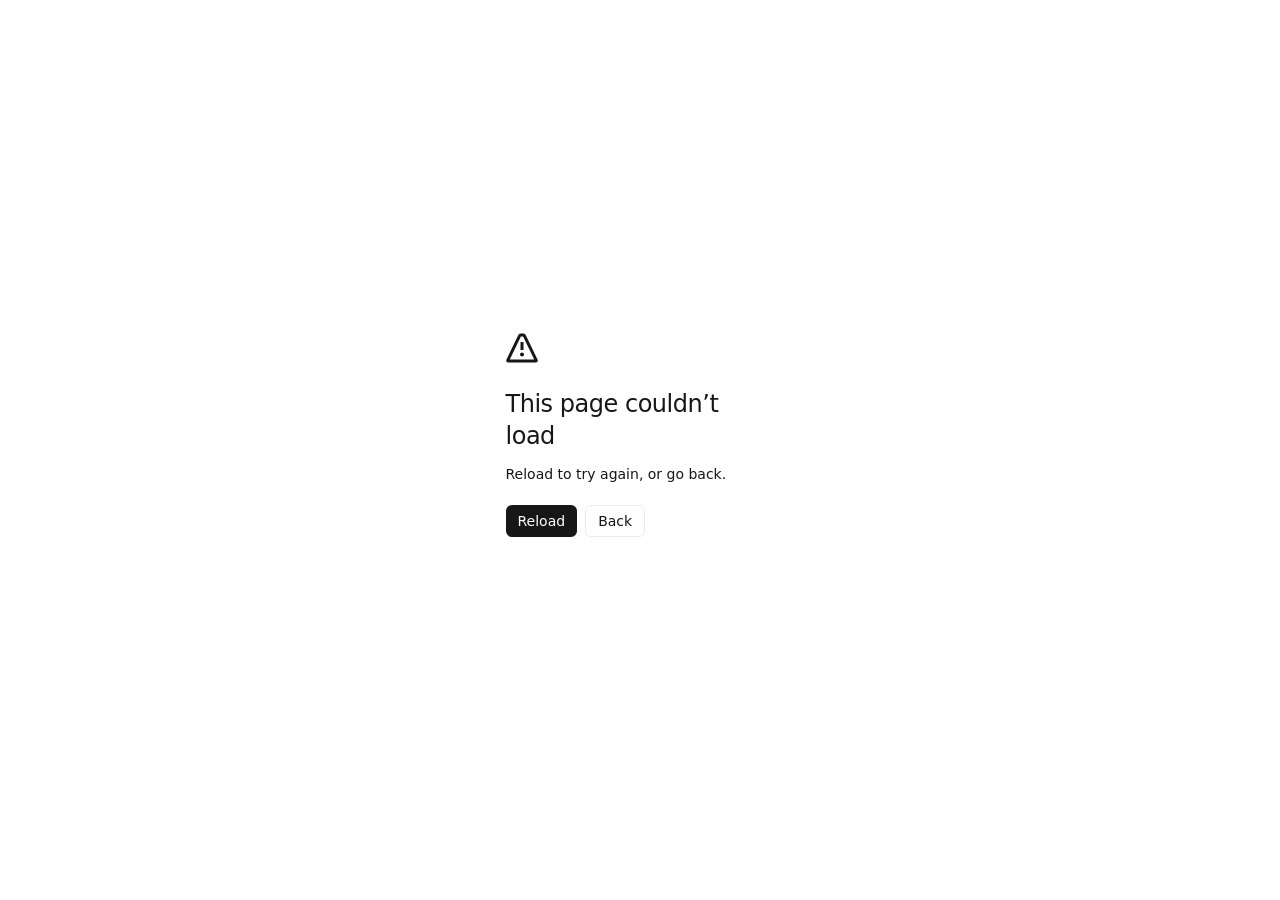
==== index.html @ ca113168 "udpate" ====
<!DOCTYPE html><html lang="en" class="anton_dfb04e57-module___2sdTG__variable ibm_plex_mono_7a37a930-module__2koDDq__variable geist_9c6cb61b-module__8NX9hq__variable reika_51d60600-module__aZBMca__variable"><head><meta charSet="utf-8"/><meta name="viewport" content="width=device-width, initial-scale=1"/><link rel="preload" href="/_next/static/media/23b7a97ae3b5c134-s.p.226pwps5o-gq_.woff2" as="font" crossorigin="" type="font/woff2"/><link rel="preload" href="/_next/static/media/99e609270109b47d-s.p.40sczeszzbjw1.woff2" as="font" crossorigin="" type="font/woff2"/><link rel="preload" href="/_next/static/media/9e9f04e3c37952ab-s.p.0pan85mumqyf3.woff2" as="font" crossorigin="" type="font/woff2"/><link rel="preload" href="/_next/static/media/Reika_Regular-s.p.3ok-_biije2yb.otf" as="font" crossorigin="" type="font/otf"/><link rel="preload" href="/_next/static/media/a7e15459c1805da0-s.p.3y9b8znjr2455.woff2" as="font" crossorigin="" type="font/woff2"/><link rel="preload" href="/_next/static/media/caa3a2e1cccd8315-s.p.0wgildi0cnwt9.woff2" as="font" crossorigin="" type="font/woff2"/><link rel="preload" href="/_next/static/media/effe91970fc4db64-s.p.0oace-s_gkfks.woff2" as="font" crossorigin="" type="font/woff2"/><link rel="preload" as="image" href="/images/hero2.png"/><link rel="preload" as="image" href="/images/web/wordmark-rh.png"/><link rel="preload" as="image" href="/images/web/circle-rh.png"/><link rel="preload" as="image" href="https://upload.wikimedia.org/wikipedia/commons/e/e7/Uniswap_Logo.svg"/><link rel="stylesheet" href="/_next/static/chunks/3m10jh5x-u09l.css" data-precedence="next"/><link rel="stylesheet" href="/_next/static/chunks/3n2zojje3cz19.css" data-precedence="next"/><link rel="preload" as="script" fetchPriority="low" href="/_next/static/chunks/12aruqaur5huj.js"/><script src="/_next/static/chunks/3rx7jmld6eggj.js" async=""></script><script src="/_next/static/chunks/1j_9b-l0n6u-t.js" async=""></script><script src="/_next/static/chunks/turbopack-22ngjldyd10bn.js" async=""></script><script src="/_next/static/chunks/0h2qsuyze9ds1.js" async=""></script><script src="/_next/static/chunks/05h26ae745-bn.js" async=""></script><title>骑士小猫 — The Knight Kitten</title><meta name="description" content="骑士小猫 is a kitten in a knight's helmet. The name and the ticker are the same word."/><meta name="keywords" content="骑士小猫,knight kitten,meme coin,Arbitrum L2"/><link rel="canonical" href="https://therobincoin.xyz"/><meta property="og:title" content="骑士小猫 — The Knight Kitten"/><meta property="og:description" content="A kitten in armor. The name is 骑士小猫, and the ticker is 骑士小猫."/><meta property="og:url" content="https://therobincoin.xyz"/><meta property="og:site_name" content="骑士小猫"/><meta property="og:image" content="https://therobincoin.xyz/images/brand/robin-flames-rh.png"/><meta property="og:image:width" content="1500"/><meta property="og:image:height" content="500"/><meta property="og:image:alt" content="骑士小猫 walks green candlesticks toward the moon"/><meta property="og:type" content="website"/><meta name="twitter:card" content="summary_large_image"/><meta name="twitter:title" content="骑士小猫 — The Knight Kitten"/><meta name="twitter:description" content="A kitten in armor. The name is 骑士小猫, and the ticker is 骑士小猫."/><meta name="twitter:image" content="https://therobincoin.xyz/images/brand/robin-flames-rh.png"/><meta name="twitter:image:alt" content="骑士小猫 walks green candlesticks toward the moon"/><meta name="twitter:image:width" content="1500"/><meta name="twitter:image:height" content="500"/><link rel="icon" href="/images/web/circle-rh.png"/><meta name="next-size-adjust" content=""/><script src="/_next/static/chunks/0cz1d0mv5g_q7.js" noModule=""></script></head><body><div hidden=""><!--$--><!--/$--></div><a class="skip-link" href="#main-content">Skip to content</a><main id="main-content" class="page-shell"><section class="hero hero-alpha" id="top"><div class="hero-background" style="transform:scale(1.04)"><img alt="骑士小猫 strides upward across green candlesticks toward the moon." decoding="async" data-nimg="fill" class="object-cover" style="position:absolute;height:100%;width:100%;left:0;top:0;right:0;bottom:0;color:transparent" src="/images/hero2.png"/></div><div class="hero-scrim"></div><header class="site-nav"><a href="#top" class="wordmark" aria-label="骑士小猫 home"><img alt="骑士小猫" width="154" height="61" decoding="async" data-nimg="1" style="color:transparent" src="/images/web/wordmark-rh.png"/></a><nav class="desktop-nav" aria-label="Primary navigation"><a href="#lore">Lore</a><a href="#tokenomics">Token</a><a href="#buy">Buy</a><a href="#memes">Memes</a><a href="#roadmap">Map</a><a href="https://x.com/knightketten" target="_blank" rel="noreferrer" class="nav-social" aria-label="Follow 骑士小猫 on X"><svg xmlns="http://www.w3.org/2000/svg" width="14" height="14" fill="currentColor" viewBox="0 0 256 256" aria-hidden="true"><path d="M218.12,209.56l-61-95.8,59.72-65.69a12,12,0,0,0-17.76-16.14L143.81,92.77,106.12,33.56A12,12,0,0,0,96,28H48A12,12,0,0,0,37.88,46.44l61,95.8L39.12,207.93a12,12,0,1,0,17.76,16.14l55.31-60.84,37.69,59.21A12,12,0,0,0,160,228h48a12,12,0,0,0,10.12-18.44ZM166.59,204,69.86,52H89.41l96.73,152Z"></path></svg><span>Follow</span></a><a href="https://t.me/robincoinrh" target="_blank" rel="noreferrer" class="nav-social" aria-label="Join 骑士小猫 on Telegram"><svg xmlns="http://www.w3.org/2000/svg" width="14" height="14" fill="currentColor" viewBox="0 0 256 256" aria-hidden="true"><path d="M231.49,23.16a13,13,0,0,0-13.23-2.26L15.6,100.21a18.22,18.22,0,0,0,3.12,34.86L68,144.74V200a20,20,0,0,0,34.4,13.88l22.67-23.51L162.35,223a20,20,0,0,0,32.7-10.54L235.67,35.91A13,13,0,0,0,231.49,23.16ZM139.41,77.52,77.22,122.09l-34.43-6.75ZM92,190.06V161.35l15,13.15Zm81.16,10.52L99.28,135.81,205.59,59.63Z"></path></svg><span>Telegram</span></a></nav><button type="button" class="mobile-nav-toggle" aria-expanded="false" aria-controls="mobile-navigation" aria-label="Open navigation"><svg xmlns="http://www.w3.org/2000/svg" width="24" height="24" fill="currentColor" viewBox="0 0 256 256" aria-hidden="true"><path d="M228,128a12,12,0,0,1-12,12H40a12,12,0,0,1,0-24H216A12,12,0,0,1,228,128ZM40,76H216a12,12,0,0,0,0-24H40a12,12,0,0,0,0,24ZM216,180H40a12,12,0,0,0,0,24H216a12,12,0,0,0,0-24Z"></path></svg></button></header><div class="hero-mark-panel" aria-hidden="true" style="opacity:0;transform:translateY(32px) scale(0.86)"><div class="hero-mark"><img alt="" width="1500" height="1500" decoding="async" data-nimg="1" style="color:transparent" src="/images/web/circle-rh.png"/></div></div><div class="hero-copy"><p class="hero-kicker" style="opacity:0"><span class="hero-kicker-dot" aria-hidden="true"></span>A kitten named 骑士小猫. A knight's story.</p><h1 class="hero-statement HeroIdentity-module__1_9TWq__identity" style="opacity:0;transform:translateY(24px)"><span class="hero-answer"><b class="hero-highlight">骑士小猫</b><b class="brand-word brand-word-lg">骑士小猫, the knight kitten.</b></span></h1><p class="hero-refrain" style="opacity:0">A small knight. A smaller kitten. The name already says both.<br/>骑士小猫. Knight. Kitten.<br/>That’s it.</p><div class="hero-actions" style="opacity:0;transform:scale(0.97)"><a href="https://pancakeswap.finance/swap?outputCurrency=0xf3be6ecb7ea2e952740f0c40ae2c702567e87777" class="buy-button" tabindex="0">Buy 骑士小猫 <span aria-hidden="true"><svg xmlns="http://www.w3.org/2000/svg" width="17" height="17" fill="currentColor" viewBox="0 0 256 256"><path d="M204,64V168a12,12,0,0,1-24,0V93L72.49,200.49a12,12,0,0,1-17-17L163,76H88a12,12,0,0,1,0-24H192A12,12,0,0,1,204,64Z"></path></svg></span></a><a class="platform-action" href="https://pancakeswap.finance/swap?outputCurrency=0xf3be6ecb7ea2e952740f0c40ae2c702567e87777" target="_blank" rel="noreferrer"><span class="platform-action-logo" aria-hidden="true"><img src="https://upload.wikimedia.org/wikipedia/commons/e/e7/Uniswap_Logo.svg" alt=""/></span><span class="platform-action-copy"><small>Buy on</small><b>PancakeSwap</b></span></a><a class="platform-action" href="https://dexscreener.com/bsc/0xf3be6ecb7ea2e952740f0c40ae2c702567e87777" target="_blank" rel="noreferrer"><span class="platform-action-logo" aria-hidden="true"><img alt="" loading="lazy" width="52" height="52" decoding="async" data-nimg="1" style="color:transparent" src="/images/brand/dex-black-logo.webp"/></span><span class="platform-action-copy"><small>View on</small><b>DEXScreener</b></span></a><a class="platform-action" href="https://www.coingecko.com/en/coins/robin-the-frog" target="_blank" rel="noreferrer"><span class="platform-action-logo" aria-hidden="true"><b class="coingecko-mark">CG</b></span><span class="platform-action-copy"><small>Listed on</small><b>CoinGecko</b></span></a></div></div></section><div class="ticker" aria-label="骑士小猫 community message"><div class="ticker-track" aria-hidden="true"><span>A KITTEN NAMED 骑士小猫 <b>◆</b> A KNIGHT KITTEN STORY <b>◆</b> 骑士小猫 <b>◆</b> 骑士小猫 <b>◆</b></span><span>A KITTEN NAMED 骑士小猫 <b>◆</b> A KNIGHT KITTEN STORY <b>◆</b> 骑士小猫 <b>◆</b> 骑士小猫 <b>◆</b></span><span>A KITTEN NAMED 骑士小猫 <b>◆</b> A KNIGHT KITTEN STORY <b>◆</b> 骑士小猫 <b>◆</b> 骑士小猫 <b>◆</b></span><span>A KITTEN NAMED 骑士小猫 <b>◆</b> A KNIGHT KITTEN STORY <b>◆</b> 骑士小猫 <b>◆</b> 骑士小猫 <b>◆</b></span><span>A KITTEN NAMED 骑士小猫 <b>◆</b> A KNIGHT KITTEN STORY <b>◆</b> 骑士小猫 <b>◆</b> 骑士小猫 <b>◆</b></span><span>A KITTEN NAMED 骑士小猫 <b>◆</b> A KNIGHT KITTEN STORY <b>◆</b> 骑士小猫 <b>◆</b> 骑士小猫 <b>◆</b></span></div></div><section class="lore section-pad" id="lore"><div class="lore-anchor"><div class="lore-heading"><p class="eyebrow">Why 骑士小猫?</p><h2>A kitten. A knight.<br/><span>A natural connection.</span></h2><p class="lore-position">The name and the armor were already there. 骑士小猫 brings them together.</p></div><div class="lore-portrait"><span class="portrait-burst" aria-hidden="true"></span><img alt="骑士小猫, an orange kitten in a silver knight helmet." loading="lazy" width="900" height="900" decoding="async" data-nimg="1" style="color:transparent" src="/images/robin-head.png"/></div></div><div class="lore-script"><article class="script-line script-line-1"><p>骑士小猫 is a kitten who arrived already wearing a knight's helmet.</p></article><article class="script-line script-line-2"><p>The name means knight kitten, so the armor and the whiskers were never a stretch.</p></article><article class="script-line script-line-3"><p>His name is 骑士小猫. He is a kitten. He is a knight. The ticker says the same thing.</p></article><article class="script-line script-line-4"><p>The connection is simple and natural. 骑士小猫 is the kitten that wears the name out loud.</p></article></div></section><section class="archive-proof archive-compact" id="archives"><div class="archives-top section-pad"><div class="archive-copy"><p class="eyebrow">The archives</p><h2>The story behind<br/>the connection.</h2><p>Meet the kitten. Look at the helmet. See where 骑士小猫’s story begins.</p></div><div class="heart-frame"><img alt="骑士小猫 makes a heart shape with both paws." loading="lazy" width="900" height="900" decoding="async" data-nimg="1" style="color:transparent" src="/images/heart-hands.png"/><span>Proof of kitten</span></div><div class="receipts"><p class="receipts-title">The receipts</p><a href="https://muppets.disney.com" target="_blank" rel="noreferrer" style="opacity:0;transform:translateX(-30px)"><code aria-hidden="true">$ open</code><strong>The helmet</strong><svg xmlns="http://www.w3.org/2000/svg" width="18" height="18" fill="currentColor" viewBox="0 0 256 256" aria-hidden="true"><path d="M204,64V168a12,12,0,0,1-24,0V93L72.49,200.49a12,12,0,0,1-17-17L163,76H88a12,12,0,0,1,0-24H192A12,12,0,0,1,204,64Z"></path></svg></a><a href="https://muppet.fandom.com/wiki/Muppet_Robin_Hood" target="_blank" rel="noreferrer" style="opacity:0;transform:translateX(-30px)"><code aria-hidden="true">$ open</code><strong>The name</strong><svg xmlns="http://www.w3.org/2000/svg" width="18" height="18" fill="currentColor" viewBox="0 0 256 256" aria-hidden="true"><path d="M204,64V168a12,12,0,0,1-24,0V93L72.49,200.49a12,12,0,0,1-17-17L163,76H88a12,12,0,0,1,0-24H192A12,12,0,0,1,204,64Z"></path></svg></a><a href="https://www.publishersweekly.com/9781934506790" target="_blank" rel="noreferrer" style="opacity:0;transform:translateX(-30px)"><code aria-hidden="true">$ open</code><strong>Official Book</strong><svg xmlns="http://www.w3.org/2000/svg" width="18" height="18" fill="currentColor" viewBox="0 0 256 256" aria-hidden="true"><path d="M204,64V168a12,12,0,0,1-24,0V93L72.49,200.49a12,12,0,0,1-17-17L163,76H88a12,12,0,0,1,0-24H192A12,12,0,0,1,204,64Z"></path></svg></a><a href="https://www.youtube.com/playlist?list=PL6YD9f0nUO_AE2fkPIGx4U8kjuep4I1lR" target="_blank" rel="noreferrer" style="opacity:0;transform:translateX(-30px)"><code aria-hidden="true">$ open</code><strong>YouTube Playlist</strong><svg xmlns="http://www.w3.org/2000/svg" width="18" height="18" fill="currentColor" viewBox="0 0 256 256" aria-hidden="true"><path d="M204,64V168a12,12,0,0,1-24,0V93L72.49,200.49a12,12,0,0,1-17-17L163,76H88a12,12,0,0,1,0-24H192A12,12,0,0,1,204,64Z"></path></svg></a><a href="https://x.com/knightketten" target="_blank" rel="noreferrer" class="social-x" aria-label="Follow 骑士小猫 on X"><svg xmlns="http://www.w3.org/2000/svg" width="22" height="22" fill="currentColor" viewBox="0 0 256 256" aria-hidden="true"><path d="M215,219.85a8,8,0,0,1-7,4.15H160a8,8,0,0,1-6.75-3.71l-40.49-63.63L53.92,221.38a8,8,0,0,1-11.84-10.76l61.77-68L41.25,44.3A8,8,0,0,1,48,32H96a8,8,0,0,1,6.75,3.71l40.49,63.63,58.84-64.72a8,8,0,0,1,11.84,10.76l-61.77,67.95,62.6,98.38A8,8,0,0,1,215,219.85Z"></path></svg><span><small>Follow 骑士小猫</small><strong class="brand-word">骑士小猫</strong></span><svg xmlns="http://www.w3.org/2000/svg" width="18" height="18" fill="currentColor" viewBox="0 0 256 256" aria-hidden="true"><path d="M204,64V168a12,12,0,0,1-24,0V93L72.49,200.49a12,12,0,0,1-17-17L163,76H88a12,12,0,0,1,0-24H192A12,12,0,0,1,204,64Z"></path></svg></a><a href="https://t.me/robincoinrh" target="_blank" rel="noreferrer" class="social-x" aria-label="Join 骑士小猫 on Telegram"><svg xmlns="http://www.w3.org/2000/svg" width="22" height="22" fill="currentColor" viewBox="0 0 256 256" aria-hidden="true"><path d="M228.88,26.19a9,9,0,0,0-9.16-1.57L17.06,103.93a14.22,14.22,0,0,0,2.43,27.21L72,141.45V200a15.92,15.92,0,0,0,10,14.83,15.91,15.91,0,0,0,17.51-3.73l25.32-26.26L165,220a15.88,15.88,0,0,0,10.51,4,16.3,16.3,0,0,0,5-.79,15.85,15.85,0,0,0,10.67-11.63L231.77,35A9,9,0,0,0,228.88,26.19ZM175.53,208,92.85,135.5l119-85.29Z"></path></svg><span><small>Get in the keep</small><strong class="brand-word">Telegram</strong></span><svg xmlns="http://www.w3.org/2000/svg" width="18" height="18" fill="currentColor" viewBox="0 0 256 256" aria-hidden="true"><path d="M204,64V168a12,12,0,0,1-24,0V93L72.49,200.49a12,12,0,0,1-17-17L163,76H88a12,12,0,0,1,0-24H192A12,12,0,0,1,204,64Z"></path></svg></a></div></div></section><section class="meme-section section-pad" id="memes"><section class="Reactions-module__rB9KJa__reactions" aria-labelledby="reaction-title"><header><p>Morning, keep.</p><h2 id="reaction-title">Pick your <span class="brand-word">骑士小猫.</span></h2><p>Green day. Red day. Same kitten. Take the reaction that says it for you.</p></header><div class="Reactions-module__rB9KJa__filters" role="group" aria-label="Filter reactions"><button type="button" aria-pressed="true">All</button><button type="button" aria-pressed="false">GM</button><button type="button" aria-pressed="false">Bullish</button><button type="button" aria-pressed="false">Pain</button><button type="button" aria-pressed="false">Holding</button><button type="button" aria-pressed="false">Replies</button></div><p class="Reactions-module__rB9KJa__status" role="status"></p><div class="Reactions-module__rB9KJa__grid"><article><img alt="骑士小猫 resting a paw on its chin with a knowing look" loading="lazy" width="600" height="600" decoding="async" data-nimg="1" style="color:transparent" src="/images/moods/pepe-robin.png"/><h3>Keep born. On-chain bound.</h3><div class="Reactions-module__rB9KJa__actions"><a href="/images/moods/pepe-robin.png" download="">Download</a><button type="button">Copy caption</button><a href="https://x.com/intent/post?text=Keep%20born.%20On-chain%20bound.%20%E9%AA%91%E5%A3%AB%E5%B0%8F%E7%8C%AB" target="_blank" rel="noreferrer">Post on X ↗</a></div></article><article><img alt="骑士小猫 lifting a dumbbell with a coin sack hanging from it" loading="lazy" width="600" height="600" decoding="async" data-nimg="1" style="color:transparent" src="/images/moods/still-holding.png"/><h3>Still holding. Consider it strength training.</h3><div class="Reactions-module__rB9KJa__actions"><a href="/images/moods/still-holding.png" download="">Download</a><button type="button">Copy caption</button><a href="https://x.com/intent/post?text=Still%20holding.%20Consider%20it%20strength%20training.%20%E9%AA%91%E5%A3%AB%E5%B0%8F%E7%8C%AB" target="_blank" rel="noreferrer">Post on X ↗</a></div></article><article><img alt="骑士小猫 looking up with big pleading eyes" loading="lazy" width="600" height="600" decoding="async" data-nimg="1" style="color:transparent" src="/images/moods/tender-eyes.png"/><h3>Just a kitten asking for a GM.</h3><div class="Reactions-module__rB9KJa__actions"><a href="/images/moods/tender-eyes.png" download="">Download</a><button type="button">Copy caption</button><a href="https://x.com/intent/post?text=Just%20a%20kitten%20asking%20for%20a%20GM.%20%E9%AA%91%E5%A3%AB%E5%B0%8F%E7%8C%AB" target="_blank" rel="noreferrer">Post on X ↗</a></div></article><article><img alt="骑士小猫 asleep under the helmet" loading="lazy" width="600" height="600" decoding="async" data-nimg="1" style="color:transparent" src="/images/moods/sleep.png"/><h3>Morning, keep. Five more minutes.</h3><div class="Reactions-module__rB9KJa__actions"><a href="/images/moods/sleep.png" download="">Download</a><button type="button">Copy caption</button><a href="https://x.com/intent/post?text=Morning%2C%20keep.%20Five%20more%20minutes.%20%E9%AA%91%E5%A3%AB%E5%B0%8F%E7%8C%AB" target="_blank" rel="noreferrer">Post on X ↗</a></div></article><article><img alt="骑士小猫 with a knowing smile" loading="lazy" width="600" height="600" decoding="async" data-nimg="1" style="color:transparent" src="/images/moods/smug.png"/><h3>The kitten was always 骑士小猫.</h3><div class="Reactions-module__rB9KJa__actions"><a href="/images/moods/smug.png" download="">Download</a><button type="button">Copy caption</button><a href="https://x.com/intent/post?text=The%20kitten%20was%20always%20%E9%AA%91%E5%A3%AB%E5%B0%8F%E7%8C%AB" target="_blank" rel="noreferrer">Post on X ↗</a></div></article><article><img alt="骑士小猫 holding its helmet in shock" loading="lazy" width="600" height="600" decoding="async" data-nimg="1" style="color:transparent" src="/images/moods/shock.png"/><h3>I looked away for ONE minute.</h3><div class="Reactions-module__rB9KJa__actions"><a href="/images/moods/shock.png" download="">Download</a><button type="button">Copy caption</button><a href="https://x.com/intent/post?text=I%20looked%20away%20for%20ONE%20minute.%20%E9%AA%91%E5%A3%AB%E5%B0%8F%E7%8C%AB" target="_blank" rel="noreferrer">Post on X ↗</a></div></article><article><img alt="骑士小猫 panicking" loading="lazy" width="600" height="600" decoding="async" data-nimg="1" style="color:transparent" src="/images/moods/panic.png"/><h3>Still in the forest. Just screaming a little.</h3><div class="Reactions-module__rB9KJa__actions"><a href="/images/moods/panic.png" download="">Download</a><button type="button">Copy caption</button><a href="https://x.com/intent/post?text=Still%20in%20the%20forest.%20Just%20screaming%20a%20little.%20%E9%AA%91%E5%A3%AB%E5%B0%8F%E7%8C%AB" target="_blank" rel="noreferrer">Post on X ↗</a></div></article><article><img alt="骑士小猫 giving a suspicious sideways glance" loading="lazy" width="600" height="600" decoding="async" data-nimg="1" style="color:transparent" src="/images/moods/suspicious.png"/><h3>Source: a guy behind a tree.</h3><div class="Reactions-module__rB9KJa__actions"><a href="/images/moods/suspicious.png" download="">Download</a><button type="button">Copy caption</button><a href="https://x.com/intent/post?text=Source%3A%20a%20guy%20behind%20a%20tree.%20%E9%AA%91%E5%A3%AB%E5%B0%8F%E7%8C%AB" target="_blank" rel="noreferrer">Post on X ↗</a></div></article></div><p class="Reactions-module__rB9KJa__note">Download your reaction, then attach it to your X post. The caption opens ready to edit.</p></section><div class="meme-raid-layout"><div class="meme-raid-heading"><p class="eyebrow">A story worth sharing</p><h2>The kitten entered<br/><span>the timeline.</span></h2><p class="meme-deck">A kitten named 骑士小猫 is all it takes to start the conversation. Pick a meme and share the story.</p><p class="meme-count">12<!-- --> original memes. Free to raid.</p><div class="raid-tools"><button class="meme-printer" type="button" tabindex="0"><img alt="" loading="lazy" width="170" height="170" decoding="async" data-nimg="1" style="color:transparent" src="/images/web/money-printer.png"/><span><svg xmlns="http://www.w3.org/2000/svg" width="18" height="18" fill="currentColor" viewBox="0 0 256 256" aria-hidden="true"><path d="M240.49,175.51a12,12,0,0,1,0,17l-24,24a12,12,0,0,1-17-17L203,196h-2.09a76.17,76.17,0,0,1-61.85-31.83L97.38,105.78A52.1,52.1,0,0,0,55.06,84H32a12,12,0,0,1,0-24H55.06a76.17,76.17,0,0,1,61.85,31.83l41.71,58.39A52.1,52.1,0,0,0,200.94,172H203l-3.52-3.51a12,12,0,0,1,17-17Zm-95.62-72.62a12,12,0,0,0,16.93-1.13A52,52,0,0,1,200.94,84H203l-3.52,3.51a12,12,0,0,0,17,17l24-24a12,12,0,0,0,0-17l-24-24a12,12,0,0,0-17,17L203,60h-2.09a76,76,0,0,0-57.2,26A12,12,0,0,0,144.87,102.89Zm-33.74,50.22a12,12,0,0,0-16.93,1.13A52,52,0,0,1,55.06,172H32a12,12,0,0,0,0,24H55.06a76,76,0,0,0,57.2-26A12,12,0,0,0,111.13,153.11Z"></path></svg> Print a meme</span></button><a href="https://x.com/intent/post?text=The%20kitten%20was%20always%20%E9%AA%91%E5%A3%AB%E5%B0%8F%E7%8C%AB" target="_blank" rel="noreferrer"><svg xmlns="http://www.w3.org/2000/svg" width="18" height="18" fill="currentColor" viewBox="0 0 256 256" aria-hidden="true"><path d="M215,219.85a8,8,0,0,1-7,4.15H160a8,8,0,0,1-6.75-3.71l-40.49-63.63L53.92,221.38a8,8,0,0,1-11.84-10.76l61.77-68L41.25,44.3A8,8,0,0,1,48,32H96a8,8,0,0,1,6.75,3.71l40.49,63.63,58.84-64.72a8,8,0,0,1,11.84,10.76l-61.77,67.95,62.6,98.38A8,8,0,0,1,215,219.85Z"></path></svg> Raid X</a></div><div class="meme-community-mark"><img alt="骑士小猫 community joining paws" loading="lazy" width="280" height="280" decoding="async" data-nimg="1" style="color:transparent" src="/images/web/community-robin.png"/></div></div><div class="meme-stack"><button type="button" class="raid-card" aria-label="Open meme: 骑士小猫 on a unicorn leading a volley through the field"><span class="raid-card-media"><img alt="骑士小猫 on a unicorn leading a volley through the field" loading="lazy" decoding="async" data-nimg="fill" style="position:absolute;height:100%;width:100%;left:0;top:0;right:0;bottom:0;color:transparent" src="/images/memes/green-volley.png"/></span><span class="raid-card-shade"></span><span class="raid-card-copy"><strong>The whole forest showed up.</strong><small>Open meme</small></span></button><button type="button" class="raid-card" aria-label="Open meme: 骑士小猫 arriving at a forest castle"><span class="raid-card-media"><img alt="骑士小猫 arriving at a forest castle" loading="lazy" decoding="async" data-nimg="fill" style="position:absolute;height:100%;width:100%;left:0;top:0;right:0;bottom:0;color:transparent" src="/images/memes/kingdom-arrival.png"/></span><span class="raid-card-shade"></span><span class="raid-card-copy"><strong>Your kitten has arrived.</strong><small>Open meme</small></span></button><button type="button" class="raid-card" aria-label="Open meme: 骑士小猫 in a tuxedo raising a glass"><span class="raid-card-media"><img alt="骑士小猫 in a tuxedo raising a glass" loading="lazy" decoding="async" data-nimg="fill" style="position:absolute;height:100%;width:100%;left:0;top:0;right:0;bottom:0;color:transparent" src="/images/memes/tuxedo-robin.png"/></span><span class="raid-card-shade"></span><span class="raid-card-copy"><strong>Exit liquidity? Never heard of her.</strong><small>Open meme</small></span></button><button type="button" class="raid-card" aria-label="Open meme: 骑士小猫 inside the green matrix"><span class="raid-card-media"><img alt="骑士小猫 inside the green matrix" loading="lazy" decoding="async" data-nimg="fill" style="position:absolute;height:100%;width:100%;left:0;top:0;right:0;bottom:0;color:transparent" src="/images/memes/robin-matrix.png"/></span><span class="raid-card-shade"></span><span class="raid-card-copy"><strong>The ticker is everywhere.</strong><small>Open meme</small></span></button><button type="button" class="raid-card" aria-label="Open meme: 骑士小猫 plants a pennant on the moon"><span class="raid-card-media"><img alt="骑士小猫 plants a pennant on the moon" loading="lazy" decoding="async" data-nimg="fill" style="position:absolute;height:100%;width:100%;left:0;top:0;right:0;bottom:0;color:transparent" src="/images/memes/moon-landing.png"/></span><span class="raid-card-shade"></span><span class="raid-card-copy"><strong>骑士小猫 territory.</strong><small>Open meme</small></span></button></div></div><div class="meme-vault"><div class="meme-vault-heading"><h3>The meme vault keeps moving.</h3><p>Hover to inspect. Tap to open. Download what the timeline needs.</p></div><div class="meme-rail" aria-label="More 骑士小猫 memes"><div class="meme-rail-track"><button type="button" aria-label="Open meme: 骑士小猫 with laser eyes"><img alt="骑士小猫 with laser eyes" loading="lazy" decoding="async" data-nimg="fill" style="position:absolute;height:100%;width:100%;left:0;top:0;right:0;bottom:0;color:transparent" src="/images/memes/laser-eyes.png"/></button><button type="button" aria-label="Open meme: 骑士小猫 takes a selfie in space"><img alt="骑士小猫 takes a selfie in space" loading="lazy" decoding="async" data-nimg="fill" style="position:absolute;height:100%;width:100%;left:0;top:0;right:0;bottom:0;color:transparent" src="/images/memes/space-selfie.png"/></button><button type="button" aria-label="Open meme: 骑士小猫 looks through a glowing portal"><img alt="骑士小猫 looks through a glowing portal" loading="lazy" decoding="async" data-nimg="fill" style="position:absolute;height:100%;width:100%;left:0;top:0;right:0;bottom:0;color:transparent" src="/images/memes/robin-portal.png"/></button><button type="button" aria-label="Open meme: 骑士小猫 trading late at night"><img alt="骑士小猫 trading late at night" loading="lazy" decoding="async" data-nimg="fill" style="position:absolute;height:100%;width:100%;left:0;top:0;right:0;bottom:0;color:transparent" src="/images/memes/night-trader.png"/></button><button type="button" aria-label="Open meme: A giant 骑士小猫 storm rolls over the city"><img alt="A giant 骑士小猫 storm rolls over the city" loading="lazy" decoding="async" data-nimg="fill" style="position:absolute;height:100%;width:100%;left:0;top:0;right:0;bottom:0;color:transparent" src="/images/memes/storm.png"/></button><button type="button" aria-label="Open meme: 骑士小猫 receives a divine blessing"><img alt="骑士小猫 receives a divine blessing" loading="lazy" decoding="async" data-nimg="fill" style="position:absolute;height:100%;width:100%;left:0;top:0;right:0;bottom:0;color:transparent" src="/images/memes/divine-robin.png"/></button><button type="button" aria-label="Open meme: 骑士小猫 sitting on a pile of gold"><img alt="骑士小猫 sitting on a pile of gold" loading="lazy" decoding="async" data-nimg="fill" style="position:absolute;height:100%;width:100%;left:0;top:0;right:0;bottom:0;color:transparent" src="/images/memes/rich-robin.png"/></button><button type="button" aria-label="Open meme: 骑士小猫 on a unicorn leading a volley through the field"><img alt="骑士小猫 on a unicorn leading a volley through the field" loading="lazy" decoding="async" data-nimg="fill" style="position:absolute;height:100%;width:100%;left:0;top:0;right:0;bottom:0;color:transparent" src="/images/memes/green-volley.png"/></button><button type="button" aria-label="Open meme: 骑士小猫 arriving at a forest castle"><img alt="骑士小猫 arriving at a forest castle" loading="lazy" decoding="async" data-nimg="fill" style="position:absolute;height:100%;width:100%;left:0;top:0;right:0;bottom:0;color:transparent" src="/images/memes/kingdom-arrival.png"/></button><button type="button" aria-label="Open meme: 骑士小猫 in a tuxedo raising a glass"><img alt="骑士小猫 in a tuxedo raising a glass" loading="lazy" decoding="async" data-nimg="fill" style="position:absolute;height:100%;width:100%;left:0;top:0;right:0;bottom:0;color:transparent" src="/images/memes/tuxedo-robin.png"/></button><button type="button" aria-label="Open meme: 骑士小猫 inside the green matrix"><img alt="骑士小猫 inside the green matrix" loading="lazy" decoding="async" data-nimg="fill" style="position:absolute;height:100%;width:100%;left:0;top:0;right:0;bottom:0;color:transparent" src="/images/memes/robin-matrix.png"/></button><button type="button" aria-label="Open meme: 骑士小猫 plants a pennant on the moon"><img alt="骑士小猫 plants a pennant on the moon" loading="lazy" decoding="async" data-nimg="fill" style="position:absolute;height:100%;width:100%;left:0;top:0;right:0;bottom:0;color:transparent" src="/images/memes/moon-landing.png"/></button><button type="button" aria-label="Open meme: 骑士小猫 with laser eyes"><img alt="骑士小猫 with laser eyes" loading="lazy" decoding="async" data-nimg="fill" style="position:absolute;height:100%;width:100%;left:0;top:0;right:0;bottom:0;color:transparent" src="/images/memes/laser-eyes.png"/></button><button type="button" aria-label="Open meme: 骑士小猫 takes a selfie in space"><img alt="骑士小猫 takes a selfie in space" loading="lazy" decoding="async" data-nimg="fill" style="position:absolute;height:100%;width:100%;left:0;top:0;right:0;bottom:0;color:transparent" src="/images/memes/space-selfie.png"/></button><button type="button" aria-label="Open meme: 骑士小猫 looks through a glowing portal"><img alt="骑士小猫 looks through a glowing portal" loading="lazy" decoding="async" data-nimg="fill" style="position:absolute;height:100%;width:100%;left:0;top:0;right:0;bottom:0;color:transparent" src="/images/memes/robin-portal.png"/></button><button type="button" aria-label="Open meme: 骑士小猫 trading late at night"><img alt="骑士小猫 trading late at night" loading="lazy" decoding="async" data-nimg="fill" style="position:absolute;height:100%;width:100%;left:0;top:0;right:0;bottom:0;color:transparent" src="/images/memes/night-trader.png"/></button><button type="button" aria-label="Open meme: A giant 骑士小猫 storm rolls over the city"><img alt="A giant 骑士小猫 storm rolls over the city" loading="lazy" decoding="async" data-nimg="fill" style="position:absolute;height:100%;width:100%;left:0;top:0;right:0;bottom:0;color:transparent" src="/images/memes/storm.png"/></button><button type="button" aria-label="Open meme: 骑士小猫 receives a divine blessing"><img alt="骑士小猫 receives a divine blessing" loading="lazy" decoding="async" data-nimg="fill" style="position:absolute;height:100%;width:100%;left:0;top:0;right:0;bottom:0;color:transparent" src="/images/memes/divine-robin.png"/></button><button type="button" aria-label="Open meme: 骑士小猫 sitting on a pile of gold"><img alt="骑士小猫 sitting on a pile of gold" loading="lazy" decoding="async" data-nimg="fill" style="position:absolute;height:100%;width:100%;left:0;top:0;right:0;bottom:0;color:transparent" src="/images/memes/rich-robin.png"/></button><button type="button" aria-label="Open meme: 骑士小猫 with laser eyes"><img alt="骑士小猫 with laser eyes" loading="lazy" decoding="async" data-nimg="fill" style="position:absolute;height:100%;width:100%;left:0;top:0;right:0;bottom:0;color:transparent" src="/images/memes/laser-eyes.png"/></button><button type="button" aria-label="Open meme: 骑士小猫 takes a selfie in space"><img alt="骑士小猫 takes a selfie in space" loading="lazy" decoding="async" data-nimg="fill" style="position:absolute;height:100%;width:100%;left:0;top:0;right:0;bottom:0;color:transparent" src="/images/memes/space-selfie.png"/></button><button type="button" aria-label="Open meme: 骑士小猫 looks through a glowing portal"><img alt="骑士小猫 looks through a glowing portal" loading="lazy" decoding="async" data-nimg="fill" style="position:absolute;height:100%;width:100%;left:0;top:0;right:0;bottom:0;color:transparent" src="/images/memes/robin-portal.png"/></button><button type="button" aria-label="Open meme: 骑士小猫 trading late at night"><img alt="骑士小猫 trading late at night" loading="lazy" decoding="async" data-nimg="fill" style="position:absolute;height:100%;width:100%;left:0;top:0;right:0;bottom:0;color:transparent" src="/images/memes/night-trader.png"/></button><button type="button" aria-label="Open meme: A giant 骑士小猫 storm rolls over the city"><img alt="A giant 骑士小猫 storm rolls over the city" loading="lazy" decoding="async" data-nimg="fill" style="position:absolute;height:100%;width:100%;left:0;top:0;right:0;bottom:0;color:transparent" src="/images/memes/storm.png"/></button><button type="button" aria-label="Open meme: 骑士小猫 receives a divine blessing"><img alt="骑士小猫 receives a divine blessing" loading="lazy" decoding="async" data-nimg="fill" style="position:absolute;height:100%;width:100%;left:0;top:0;right:0;bottom:0;color:transparent" src="/images/memes/divine-robin.png"/></button><button type="button" aria-label="Open meme: 骑士小猫 sitting on a pile of gold"><img alt="骑士小猫 sitting on a pile of gold" loading="lazy" decoding="async" data-nimg="fill" style="position:absolute;height:100%;width:100%;left:0;top:0;right:0;bottom:0;color:transparent" src="/images/memes/rich-robin.png"/></button></div></div></div><p class="meme-command"><span>&gt;</span> His name is 骑士小猫. Take a meme. Let someone else make the connection.<i aria-hidden="true"></i></p></section><section class="alpha-banner alpha-interlude" aria-label="骑士小猫 conviction"><div class="alpha-banner-image" style="transform:translateY(-45px)"><img alt="骑士小猫 charges through the forest on a unicorn" loading="lazy" decoding="async" data-nimg="fill" style="position:absolute;height:100%;width:100%;left:0;top:0;right:0;bottom:0;color:transparent" src="/images/web/unicorn-rush.png"/></div><div class="alpha-banner-shade"></div><div class="alpha-banner-copy" style="opacity:0;transform:translateX(-70px)"><p>The connection is simple.</p><h2>His name is<br/><span class="brand-word">骑士小猫.</span></h2><small>A kitten in knight's armor. The name is 骑士小猫.</small></div><div class="alpha-rocket" style="transform:translateY(20px)"><img alt="骑士小猫 rides a green rocket upward" loading="lazy" width="420" height="420" decoding="async" data-nimg="1" style="color:transparent" src="/images/web/robin-rocket.png"/></div></section><section class="token-section section-pad" id="tokenomics"><div class="token-shell"><div class="token-title" style="opacity:0;transform:translateY(48px)"><p class="eyebrow">Tokenomics &amp; security</p><h2>The forest<br/>ledger.</h2><p class="token-intro">Know the kitten. Check the token. Match the network and official contract address before trading.</p></div><div class="tokenomics-robin" style="opacity:0;transform:translateX(-70px) rotate(-10deg)"><img alt="骑士小猫 arranges the pieces of the token economy" loading="lazy" width="900" height="900" decoding="async" data-nimg="1" style="color:transparent" src="/images/web/tokenomics-robin.png"/></div><div class="parchment" style="opacity:0;transform:translateY(48px)"><div class="parchment-topline"><span>Keep registry</span><span>On-chain record</span></div><div class="token-facts"><div class="token-row"><span>Network</span><strong>BSC</strong></div><div class="token-row"><span>Layer</span><strong>BNB Smart Chain</strong></div><div class="token-row"><span>Ticker</span><strong>骑士小猫</strong></div><div class="token-row"><span>Contract</span><strong>Verify before trading</strong></div></div><div class="contract-address"><span>Official contract address</span><div class="contract-value"><code aria-label="Official contract address">0xf3be6ecb7ea2e952740f0c40ae2c702567e87777</code><div class="contract-actions"><button type="button" title="Copy contract address"><svg xmlns="http://www.w3.org/2000/svg" width="18" height="18" fill="currentColor" viewBox="0 0 256 256" aria-hidden="true"><path d="M180,64H40A12,12,0,0,0,28,76V216a12,12,0,0,0,12,12H180a12,12,0,0,0,12-12V76A12,12,0,0,0,180,64ZM168,204H52V88H168ZM228,40V180a12,12,0,0,1-24,0V52H76a12,12,0,0,1,0-24H216A12,12,0,0,1,228,40Z"></path></svg><span>COPY</span></button><a href="https://dexscreener.com/bsc/0xf3be6ecb7ea2e952740f0c40ae2c702567e87777" target="_blank" rel="noreferrer" aria-label="View chart"><img alt="" loading="lazy" width="22" height="22" decoding="async" data-nimg="1" class="dex-chart-logo" style="color:transparent" src="/images/brand/dex-black-logo.webp"/><span>CHART</span></a></div></div></div><p class="security-note"><b>Security rule:</b> Never trust a ticker alone. Match the network and full contract address before connecting a wallet.</p><div class="token-totems" aria-label="Community security principles"><figure><img alt="骑士小猫 holding a security shield" loading="lazy" width="112" height="112" decoding="async" data-nimg="1" style="color:transparent" src="/images/web/security-shield.png"/><figcaption>Verify everything</figcaption></figure><figure><img alt="骑士小猫 holding a green diamond" loading="lazy" width="112" height="112" decoding="async" data-nimg="1" style="color:transparent" src="/images/web/diamond-hands.png"/><figcaption>Hold the lore</figcaption></figure></div></div></div></section><section class="buy-section section-pad" id="buy"><div class="buy-shell"><div class="buy-art" style="opacity:0;transform:translateX(-80px) rotate(-5deg)"><span class="buy-art-label" aria-hidden="true">Robin&#x27;s field guide</span><strong class="buy-speech">Paste the CA.<br/>Never chase the ticker.</strong><div class="buy-robin-figure"><img alt="骑士小猫 points to an upward arrow button" loading="lazy" width="900" height="900" decoding="async" data-nimg="1" style="color:transparent" src="/images/web/buy-robin.png"/></div><p class="buy-art-route" aria-hidden="true">Wallet <b>→</b> Chain <b>→</b> CA <b>→</b> Swap</p></div><div class="buy-copy"><div style="opacity:0;transform:translateY(45px)"><h2>How to buy<br/><span class="brand-word">骑士小猫</span></h2><p>The story is simple. Be just as clear about what you buy: verify the network and full contract address before any swap.</p></div><div class="buy-actions"><article style="opacity:0;transform:translateX(36px)"><span class="buy-step-arrow" aria-hidden="true">↳</span><div><h3>Load the wallet</h3><p>Use a self-custody wallet that supports BNB Smart Chain. Keep enough gas for the swap.</p></div><small>Wallet ready</small></article><article style="opacity:0;transform:translateX(36px)"><span class="buy-step-arrow" aria-hidden="true">↳</span><div><h3>Bridge the bags</h3><p>Add BSC from an official source, then bridge funds through the verified route.</p></div><small>Funds on-chain</small></article><article style="opacity:0;transform:translateX(36px)"><span class="buy-step-arrow" aria-hidden="true">↳</span><div><h3>Paste the real CA</h3><p>Open the supported DEX and paste the full verified 骑士小猫 contract address. Never search by ticker alone.</p></div><small>Ticker search is a trap</small></article><article style="opacity:0;transform:translateX(36px)"><span class="buy-step-arrow" aria-hidden="true">↳</span><div><h3>Send it</h3><p>Check the network, token address, amount, and fees. Confirm only when every detail matches.</p></div><small>Kitten acquired</small></article></div><div class="buy-link-group"><a href="#tokenomics" class="buy-verify-link">Check token details <span aria-hidden="true">↑</span></a><a href="https://pancakeswap.finance/swap?outputCurrency=0xf3be6ecb7ea2e952740f0c40ae2c702567e87777" class="buy-verify-link" target="_blank" rel="noreferrer" aria-label="Buy on PancakeSwap">Buy on PancakeSwap <span aria-hidden="true">↗</span></a><a href="https://pancakeswap.finance/swap?outputCurrency=0xf3be6ecb7ea2e952740f0c40ae2c702567e87777" class="buy-verify-link" target="_blank" rel="noreferrer" aria-label="Buy on PancakeSwap">Buy on PancakeSwap <span aria-hidden="true">↗</span></a><a href="https://www.coingecko.com/en/coins/robin-the-frog" class="buy-verify-link" target="_blank" rel="noreferrer" aria-label="View 骑士小猫 on CoinGecko">View on CoinGecko <span aria-hidden="true">↗</span></a></div></div></div></section><section class="forest-map section-pad" id="roadmap"><div class="forest-map-copy"><p class="eyebrow">Through the keep</p><h2>The keep<br/><span>story map.</span></h2><p class="forest-map-intro">The story already exists. What we make of it comes next.</p></div><div class="sherwood-map-stage"><svg class="map-route" viewBox="0 0 1000 580" preserveAspectRatio="none" aria-hidden="true"><path d="M150 120 C 300 0 780 20 850 125 S 960 410 800 460 S 360 580 180 450 S 30 240 150 120"></path></svg><div class="forest-trail"><article style="opacity:0;transform:translateX(-30px)"><i aria-hidden="true"></i><div><h3>Meet 骑士小猫</h3><p>Start with a kitten who already had the helmet on.</p></div></article><article style="opacity:0;transform:translateX(-30px)"><i aria-hidden="true"></i><div><h3>Find the connection</h3><p>Follow the name. Knight and kitten were always the same word.</p></div></article><article style="opacity:0;transform:translateX(-30px)"><i aria-hidden="true"></i><div><h3>Share the story</h3><p>Help more people discover why the name 骑士小猫 fits.</p></div></article><article style="opacity:0;transform:translateX(-30px)"><i aria-hidden="true"></i><div><h3>Make it your own</h3><p>Turn that simple connection into memes, reactions, and community.</p></div></article></div><div class="forest-map-art" style="opacity:0;transform:scale(0.88) rotate(5deg)"><span>The kitten was always 骑士小猫.</span><img alt="骑士小猫 studies a dotted trail across a treasure map" loading="lazy" width="900" height="900" decoding="async" data-nimg="1" style="color:transparent" src="/images/web/roadmap-robin.png"/></div></div></section><section class="pending-section section-pad" id="announcements" aria-labelledby="announcements-title"><div class="pending-heading"><h2 id="announcements-title">Announcements</h2><p>骑士小猫 is now live on CoinGecko and CoinMarketCap.</p></div><div class="announcement-previews"><a class="announcement-preview announcement-preview-live" href="https://www.coingecko.com/en/coins/robin-the-frog" target="_blank" rel="noreferrer" aria-label="Open the official 骑士小猫 listing on CoinGecko"><div class="announcement-art" aria-hidden="true"><img alt="" loading="lazy" decoding="async" data-nimg="fill" style="position:absolute;height:100%;width:100%;left:0;top:0;right:0;bottom:0;color:transparent" src="/images/coingecko-applied.png"/></div><div class="pending-caption"><span>CoinGecko — live</span><p>Open the official 骑士小猫 listing <svg xmlns="http://www.w3.org/2000/svg" width="18" height="18" fill="currentColor" viewBox="0 0 256 256" aria-hidden="true"><path d="M204,64V168a12,12,0,0,1-24,0V93L72.49,200.49a12,12,0,0,1-17-17L163,76H88a12,12,0,0,1,0-24H192A12,12,0,0,1,204,64Z"></path></svg></p></div></a><a class="announcement-preview announcement-preview-live" href="https://coinmarketcap.com/currencies/robin-the-frog/" target="_blank" rel="noreferrer" aria-label="Open the official 骑士小猫 listing on CoinMarketCap"><div class="announcement-art" aria-hidden="true"><img alt="" loading="lazy" decoding="async" data-nimg="fill" style="position:absolute;height:100%;width:100%;left:0;top:0;right:0;bottom:0;color:transparent" src="/images/cmc-applied.png"/></div><div class="pending-caption"><span>CoinMarketCap — live</span><p>Open the official 骑士小猫 listing <svg xmlns="http://www.w3.org/2000/svg" width="18" height="18" fill="currentColor" viewBox="0 0 256 256" aria-hidden="true"><path d="M204,64V168a12,12,0,0,1-24,0V93L72.49,200.49a12,12,0,0,1-17-17L163,76H88a12,12,0,0,1,0-24H192A12,12,0,0,1,204,64Z"></path></svg></p></div></a></div></section><section class="resource-section section-pad" id="listings" aria-labelledby="listings-title"><div class="resource-heading"><h2 id="listings-title">Explore listings</h2><div class="resource-controls"><button type="button" aria-label="Previous listings" aria-controls="listings-track" disabled=""><svg xmlns="http://www.w3.org/2000/svg" width="23" height="23" fill="currentColor" viewBox="0 0 256 256" aria-hidden="true"><path d="M224,128a8,8,0,0,1-8,8H59.31l58.35,58.34a8,8,0,0,1-11.32,11.32l-72-72a8,8,0,0,1,0-11.32l72-72a8,8,0,0,1,11.32,11.32L59.31,120H216A8,8,0,0,1,224,128Z"></path></svg></button><button type="button" aria-label="Next listings" aria-controls="listings-track" disabled=""><svg xmlns="http://www.w3.org/2000/svg" width="23" height="23" fill="currentColor" viewBox="0 0 256 256" aria-hidden="true"><path d="M221.66,133.66l-72,72a8,8,0,0,1-11.32-11.32L196.69,136H40a8,8,0,0,1,0-16H196.69L138.34,61.66a8,8,0,0,1,11.32-11.32l72,72A8,8,0,0,1,221.66,133.66Z"></path></svg></button></div></div><ul id="listings-track" class="resource-track" tabindex="0" aria-label="Explore listings"><li class="resource-slide"><a class="resource-card" href="https://www.weex.com/spot/ROBIN-USDT" target="_blank" rel="noopener noreferrer" aria-label="WEEX — view listing (opens in a new tab)"><div class="resource-art"><img alt="" loading="lazy" decoding="async" data-nimg="fill" style="position:absolute;height:100%;width:100%;left:0;top:0;right:0;bottom:0;color:transparent" src="/images/listings/weex-thumbnail.png"/></div><div class="resource-caption"><span class="resource-card-name">WEEX</span><span class="resource-action">View token<svg xmlns="http://www.w3.org/2000/svg" width="15" height="15" fill="currentColor" viewBox="0 0 256 256" aria-hidden="true"><path d="M200,64V168a8,8,0,0,1-16,0V83.31L69.66,197.66a8,8,0,0,1-11.32-11.32L172.69,72H88a8,8,0,0,1,0-16H192A8,8,0,0,1,200,64Z"></path></svg></span></div></a></li><li class="resource-slide"><a class="resource-card" href="https://www.gate.com/alpha/robinhood-0x11b70d0243baf75e85ce03201a92b5b7c33beb59" target="_blank" rel="noopener noreferrer" aria-label="Gate — view listing (opens in a new tab)"><div class="resource-art"><img alt="" loading="lazy" decoding="async" data-nimg="fill" style="position:absolute;height:100%;width:100%;left:0;top:0;right:0;bottom:0;color:transparent" src="/images/listings/gate-thumbnail.png"/></div><div class="resource-caption"><span class="resource-card-name">Gate</span><span class="resource-action">View token<svg xmlns="http://www.w3.org/2000/svg" width="15" height="15" fill="currentColor" viewBox="0 0 256 256" aria-hidden="true"><path d="M200,64V168a8,8,0,0,1-16,0V83.31L69.66,197.66a8,8,0,0,1-11.32-11.32L172.69,72H88a8,8,0,0,1,0-16H192A8,8,0,0,1,200,64Z"></path></svg></span></div></a></li><li class="resource-slide"><a class="resource-card" href="https://www.mexc.com/en-GB/exchange/ROBIN_USDT" target="_blank" rel="noopener noreferrer" aria-label="MEXC — view listing (opens in a new tab)"><div class="resource-art"><img alt="" loading="lazy" decoding="async" data-nimg="fill" style="position:absolute;height:100%;width:100%;left:0;top:0;right:0;bottom:0;color:transparent" src="/images/listings/mexc-thumbnail.png"/></div><div class="resource-caption"><span class="resource-card-name">MEXC</span><span class="resource-action">View token<svg xmlns="http://www.w3.org/2000/svg" width="15" height="15" fill="currentColor" viewBox="0 0 256 256" aria-hidden="true"><path d="M200,64V168a8,8,0,0,1-16,0V83.31L69.66,197.66a8,8,0,0,1-11.32-11.32L172.69,72H88a8,8,0,0,1,0-16H192A8,8,0,0,1,200,64Z"></path></svg></span></div></a></li><li class="resource-slide"><a class="resource-card" href="https://x.com/LBankUpdates/status/2096534472523125208" target="_blank" rel="noopener noreferrer" aria-label="LBank — view listing (opens in a new tab)"><div class="resource-art"><img alt="" loading="lazy" decoding="async" data-nimg="fill" style="position:absolute;height:100%;width:100%;left:0;top:0;right:0;bottom:0;color:transparent" src="/images/listings/lbank-thumbnail.png"/></div><div class="resource-caption"><span class="resource-card-name">LBank</span><span class="resource-action">View on X<svg xmlns="http://www.w3.org/2000/svg" width="15" height="15" fill="currentColor" viewBox="0 0 256 256" aria-hidden="true"><path d="M200,64V168a8,8,0,0,1-16,0V83.31L69.66,197.66a8,8,0,0,1-11.32-11.32L172.69,72H88a8,8,0,0,1,0-16H192A8,8,0,0,1,200,64Z"></path></svg></span></div></a></li></ul></section><section class="resource-section section-pad" id="articles" aria-labelledby="articles-title"><div class="resource-heading"><h2 id="articles-title">In the press</h2><div class="resource-controls"><button type="button" aria-label="Previous articles" aria-controls="articles-track" disabled=""><svg xmlns="http://www.w3.org/2000/svg" width="23" height="23" fill="currentColor" viewBox="0 0 256 256" aria-hidden="true"><path d="M224,128a8,8,0,0,1-8,8H59.31l58.35,58.34a8,8,0,0,1-11.32,11.32l-72-72a8,8,0,0,1,0-11.32l72-72a8,8,0,0,1,11.32,11.32L59.31,120H216A8,8,0,0,1,224,128Z"></path></svg></button><button type="button" aria-label="Next articles" aria-controls="articles-track" disabled=""><svg xmlns="http://www.w3.org/2000/svg" width="23" height="23" fill="currentColor" viewBox="0 0 256 256" aria-hidden="true"><path d="M221.66,133.66l-72,72a8,8,0,0,1-11.32-11.32L196.69,136H40a8,8,0,0,1,0-16H196.69L138.34,61.66a8,8,0,0,1,11.32-11.32l72,72A8,8,0,0,1,221.66,133.66Z"></path></svg></button></div></div><ul id="articles-track" class="resource-track" tabindex="0" aria-label="In the press"><li class="resource-slide"><a class="resource-card" href="https://www.binance.com/en/square/post/363618563261565" target="_blank" rel="noopener noreferrer" aria-label="Binance Square — read article (opens in a new tab)"><div class="resource-art"><img alt="" loading="lazy" decoding="async" data-nimg="fill" style="position:absolute;height:100%;width:100%;left:0;top:0;right:0;bottom:0;color:transparent" src="/images/listings/binance.webp"/></div><div class="resource-caption"><span class="resource-card-name">Binance Square</span><span class="resource-action">Read article<svg xmlns="http://www.w3.org/2000/svg" width="15" height="15" fill="currentColor" viewBox="0 0 256 256" aria-hidden="true"><path d="M200,64V168a8,8,0,0,1-16,0V83.31L69.66,197.66a8,8,0,0,1-11.32-11.32L172.69,72H88a8,8,0,0,1,0-16H192A8,8,0,0,1,200,64Z"></path></svg></span></div></a></li><li class="resource-slide"><a class="resource-card" href="https://www.htx.com/feed/community/21826775" target="_blank" rel="noopener noreferrer" aria-label="HTX Community — read article (opens in a new tab)"><div class="resource-art"><img alt="" loading="lazy" decoding="async" data-nimg="fill" style="position:absolute;height:100%;width:100%;left:0;top:0;right:0;bottom:0;color:transparent" src="/images/listings/htx.webp"/></div><div class="resource-caption"><span class="resource-card-name">HTX Community</span><span class="resource-action">Read article<svg xmlns="http://www.w3.org/2000/svg" width="15" height="15" fill="currentColor" viewBox="0 0 256 256" aria-hidden="true"><path d="M200,64V168a8,8,0,0,1-16,0V83.31L69.66,197.66a8,8,0,0,1-11.32-11.32L172.69,72H88a8,8,0,0,1,0-16H192A8,8,0,0,1,200,64Z"></path></svg></span></div></a></li><li class="resource-slide"><a class="resource-card" href="https://www.gate.com/post/status/24048321" target="_blank" rel="noopener noreferrer" aria-label="Gate Community — read article (opens in a new tab)"><div class="resource-art"><img alt="" loading="lazy" decoding="async" data-nimg="fill" style="position:absolute;height:100%;width:100%;left:0;top:0;right:0;bottom:0;color:transparent" src="/images/listings/gate.webp"/></div><div class="resource-caption"><span class="resource-card-name">Gate Community</span><span class="resource-action">Read article<svg xmlns="http://www.w3.org/2000/svg" width="15" height="15" fill="currentColor" viewBox="0 0 256 256" aria-hidden="true"><path d="M200,64V168a8,8,0,0,1-16,0V83.31L69.66,197.66a8,8,0,0,1-11.32-11.32L172.69,72H88a8,8,0,0,1,0-16H192A8,8,0,0,1,200,64Z"></path></svg></span></div></a></li><li class="resource-slide"><a class="resource-card" href="https://coinmarketcap.com/community/articles/6a9ce1197e76b53ff51f07c1" target="_blank" rel="noopener noreferrer" aria-label="CoinMarketCap Community — read article (opens in a new tab)"><div class="resource-art"><img alt="" loading="lazy" decoding="async" data-nimg="fill" style="position:absolute;height:100%;width:100%;left:0;top:0;right:0;bottom:0;color:transparent" src="/images/listings/coinmarketcap.webp"/></div><div class="resource-caption"><span class="resource-card-name">CoinMarketCap Community</span><span class="resource-action">Read article<svg xmlns="http://www.w3.org/2000/svg" width="15" height="15" fill="currentColor" viewBox="0 0 256 256" aria-hidden="true"><path d="M200,64V168a8,8,0,0,1-16,0V83.31L69.66,197.66a8,8,0,0,1-11.32-11.32L172.69,72H88a8,8,0,0,1,0-16H192A8,8,0,0,1,200,64Z"></path></svg></span></div></a></li><li class="resource-slide"><a class="resource-card" href="https://www.kucoin-blog.com/2026/09/robin-frog-robin-frog-that-belongs-on.html" target="_blank" rel="noopener noreferrer" aria-label="KuCoin Blog — read article (opens in a new tab)"><div class="resource-art"><img alt="" loading="lazy" decoding="async" data-nimg="fill" style="position:absolute;height:100%;width:100%;left:0;top:0;right:0;bottom:0;color:transparent" src="/images/listings/kucoin-article.png"/></div><div class="resource-caption"><span class="resource-card-name">KuCoin Blog</span><span class="resource-action">Read article<svg xmlns="http://www.w3.org/2000/svg" width="15" height="15" fill="currentColor" viewBox="0 0 256 256" aria-hidden="true"><path d="M200,64V168a8,8,0,0,1-16,0V83.31L69.66,197.66a8,8,0,0,1-11.32-11.32L172.69,72H88a8,8,0,0,1,0-16H192A8,8,0,0,1,200,64Z"></path></svg></span></div></a></li><li class="resource-slide"><a class="resource-card" href="https://www.mexc-learn.com/2026/09/robin-frog-robin-frog-that-belongs-on.html" target="_blank" rel="noopener noreferrer" aria-label="MEXC Learn — read article (opens in a new tab)"><div class="resource-art"><img alt="" loading="lazy" decoding="async" data-nimg="fill" style="position:absolute;height:100%;width:100%;left:0;top:0;right:0;bottom:0;color:transparent" src="/images/listings/mexc-article.png"/></div><div class="resource-caption"><span class="resource-card-name">MEXC Learn</span><span class="resource-action">Read article<svg xmlns="http://www.w3.org/2000/svg" width="15" height="15" fill="currentColor" viewBox="0 0 256 256" aria-hidden="true"><path d="M200,64V168a8,8,0,0,1-16,0V83.31L69.66,197.66a8,8,0,0,1-11.32-11.32L172.69,72H88a8,8,0,0,1,0-16H192A8,8,0,0,1,200,64Z"></path></svg></span></div></a></li><li class="resource-slide"><a class="resource-card" href="https://www.geckopulse.org/2026/09/robin-frog-robin-frog-that-belongs-on.html" target="_blank" rel="noopener noreferrer" aria-label="GeckoPulse — read article (opens in a new tab)"><div class="resource-art"><img alt="" loading="lazy" decoding="async" data-nimg="fill" style="position:absolute;height:100%;width:100%;left:0;top:0;right:0;bottom:0;color:transparent" src="/images/listings/geckopulse.webp"/></div><div class="resource-caption"><span class="resource-card-name">GeckoPulse</span><span class="resource-action">Read article<svg xmlns="http://www.w3.org/2000/svg" width="15" height="15" fill="currentColor" viewBox="0 0 256 256" aria-hidden="true"><path d="M200,64V168a8,8,0,0,1-16,0V83.31L69.66,197.66a8,8,0,0,1-11.32-11.32L172.69,72H88a8,8,0,0,1,0-16H192A8,8,0,0,1,200,64Z"></path></svg></span></div></a></li><li class="resource-slide"><a class="resource-card" href="https://bitcointalk.org/index.php?topic=5593311" target="_blank" rel="noopener noreferrer" aria-label="BitcoinTalk — read article (opens in a new tab)"><div class="resource-art"><img alt="" loading="lazy" decoding="async" data-nimg="fill" style="position:absolute;height:100%;width:100%;left:0;top:0;right:0;bottom:0;color:transparent" src="/images/listings/bitcointalk.webp"/></div><div class="resource-caption"><span class="resource-card-name">BitcoinTalk</span><span class="resource-action">Read article<svg xmlns="http://www.w3.org/2000/svg" width="15" height="15" fill="currentColor" viewBox="0 0 256 256" aria-hidden="true"><path d="M200,64V168a8,8,0,0,1-16,0V83.31L69.66,197.66a8,8,0,0,1-11.32-11.32L172.69,72H88a8,8,0,0,1,0-16H192A8,8,0,0,1,200,64Z"></path></svg></span></div></a></li></ul></section><section class="pending-section partners-section section-pad" id="partners" aria-labelledby="partners-title"><div class="pending-heading"><h2 id="partners-title">Partners</h2><p>To be announced.</p></div><div class="partner-preview"><div class="partner-placeholders" aria-hidden="true"><div class="partner-placeholder"><img alt="" loading="lazy" width="64" height="64" decoding="async" data-nimg="1" style="color:transparent" src="/images/web/circle-rh.png"/><span>Coming soon</span></div><div class="partner-placeholder"><img alt="" loading="lazy" width="64" height="64" decoding="async" data-nimg="1" style="color:transparent" src="/images/web/circle-rh.png"/><span>Coming soon</span></div><div class="partner-placeholder"><img alt="" loading="lazy" width="64" height="64" decoding="async" data-nimg="1" style="color:transparent" src="/images/web/circle-rh.png"/><span>Coming soon</span></div><div class="partner-placeholder"><img alt="" loading="lazy" width="64" height="64" decoding="async" data-nimg="1" style="color:transparent" src="/images/web/circle-rh.png"/><span>Coming soon</span></div></div><p class="partner-pending-label">Partner reveals coming soon</p></div></section><footer class="archives"><section class="final-cta section-pad" aria-labelledby="final-cta-title"><p>A kitten named 骑士小猫. The name speaks for itself.</p><h2 id="final-cta-title">The knight kitten named<br/><span class="brand-word">骑士小猫.</span></h2><div class="final-cta-actions"><a class="final-cta-primary" href="https://pancakeswap.finance/swap?outputCurrency=0xf3be6ecb7ea2e952740f0c40ae2c702567e87777">Buy 骑士小猫 <svg xmlns="http://www.w3.org/2000/svg" width="19" height="19" fill="currentColor" viewBox="0 0 256 256" aria-hidden="true"><path d="M204,64V168a12,12,0,0,1-24,0V93L72.49,200.49a12,12,0,0,1-17-17L163,76H88a12,12,0,0,1,0-24H192A12,12,0,0,1,204,64Z"></path></svg></a><a href="https://dexscreener.com/bsc/0xf3be6ecb7ea2e952740f0c40ae2c702567e87777" target="_blank" rel="noreferrer" aria-label="View chart"><svg xmlns="http://www.w3.org/2000/svg" width="20" height="20" fill="currentColor" viewBox="0 0 256 256" aria-hidden="true"><path d="M236,208a12,12,0,0,1-12,12H32a12,12,0,0,1-12-12V48a12,12,0,0,1,24,0v99l43.51-43.52a12,12,0,0,1,17,0L128,127l43-43H160a12,12,0,0,1,0-24h40a12,12,0,0,1,12,12v40a12,12,0,0,1-24,0V101l-51.51,51.52a12,12,0,0,1-17,0L96,129,44,181v15H224A12,12,0,0,1,236,208Z"></path></svg> Chart</a><a href="https://www.coingecko.com/en/coins/robin-the-frog" target="_blank" rel="noreferrer" aria-label="View 骑士小猫 on CoinGecko"><span class="coingecko-mark" aria-hidden="true">CG</span> CoinGecko</a><a href="https://x.com/knightketten" target="_blank" rel="noreferrer"><svg xmlns="http://www.w3.org/2000/svg" width="20" height="20" fill="currentColor" viewBox="0 0 256 256" aria-hidden="true"><path d="M215,219.85a8,8,0,0,1-7,4.15H160a8,8,0,0,1-6.75-3.71l-40.49-63.63L53.92,221.38a8,8,0,0,1-11.84-10.76l61.77-68L41.25,44.3A8,8,0,0,1,48,32H96a8,8,0,0,1,6.75,3.71l40.49,63.63,58.84-64.72a8,8,0,0,1,11.84,10.76l-61.77,67.95,62.6,98.38A8,8,0,0,1,215,219.85Z"></path></svg> Follow</a><a href="https://t.me/robincoinrh" target="_blank" rel="noreferrer"><svg xmlns="http://www.w3.org/2000/svg" width="20" height="20" fill="currentColor" viewBox="0 0 256 256" aria-hidden="true"><path d="M228.88,26.19a9,9,0,0,0-9.16-1.57L17.06,103.93a14.22,14.22,0,0,0,2.43,27.21L72,141.45V200a15.92,15.92,0,0,0,10,14.83,15.91,15.91,0,0,0,17.51-3.73l25.32-26.26L165,220a15.88,15.88,0,0,0,10.51,4,16.3,16.3,0,0,0,5-.79,15.85,15.85,0,0,0,10.67-11.63L231.77,35A9,9,0,0,0,228.88,26.19ZM175.53,208,92.85,135.5l119-85.29Z"></path></svg> Telegram</a><a href="mailto:contact@therobincoin.xyz"><svg xmlns="http://www.w3.org/2000/svg" width="20" height="20" fill="currentColor" viewBox="0 0 256 256" aria-hidden="true"><path d="M224,44H32A12,12,0,0,0,20,56V192a20,20,0,0,0,20,20H216a20,20,0,0,0,20-20V56A12,12,0,0,0,224,44ZM193.15,68,128,127.72,62.85,68ZM44,188V83.28l75.89,69.57a12,12,0,0,0,16.22,0L212,83.28V188Z"></path></svg> Contact</a><a href="#memes"><svg xmlns="http://www.w3.org/2000/svg" width="20" height="20" fill="currentColor" viewBox="0 0 256 256" aria-hidden="true"><path d="M228,144v64a12,12,0,0,1-12,12H40a12,12,0,0,1-12-12V144a12,12,0,0,1,24,0v52H204V144a12,12,0,0,1,24,0Zm-108.49,8.49a12,12,0,0,0,17,0l40-40a12,12,0,0,0-17-17L140,115V32a12,12,0,0,0-24,0v83L96.49,95.51a12,12,0,0,0-17,17Z"></path></svg> Get a meme</a></div></section><div class="grass-anchor"><img alt="骑士小猫 rests peacefully in the grass." loading="lazy" decoding="async" data-nimg="fill" class="object-cover" style="position:absolute;height:100%;width:100%;left:0;top:0;right:0;bottom:0;color:transparent" src="/images/grass.png"/><div class="grass-shade"></div><div class="final-lockup"><p class="brand-word">骑士小猫</p><span>The knight kitten named 骑士小猫.<br/><a href="mailto:contact@therobincoin.xyz">contact@therobincoin.xyz</a><br/>Not financial advice.</span></div></div></footer></main><!--$--><!--/$--><script src="/_next/static/chunks/12aruqaur5huj.js" id="_R_" async=""></script><script>(self.__next_f=self.__next_f||[]).push([0])</script><script>self.__next_f.push([1,"1:\"$Sreact.fragment\"\n2:I[39756,[\"/_next/static/chunks/0h2qsuyze9ds1.js\"],\"default\"]\n3:I[37457,[\"/_next/static/chunks/0h2qsuyze9ds1.js\"],\"default\"]\n4:I[92349,[\"/_next/static/chunks/0h2qsuyze9ds1.js\",\"/_next/static/chunks/05h26ae745-bn.js\"],\"Hero\"]\n5:I[18723,[\"/_next/static/chunks/0h2qsuyze9ds1.js\",\"/_next/static/chunks/05h26ae745-bn.js\"],\"Lore\"]\n6:I[43624,[\"/_next/static/chunks/0h2qsuyze9ds1.js\",\"/_next/static/chunks/05h26ae745-bn.js\"],\"ArchiveProof\"]\n7:I[54006,[\"/_next/static/chunks/0h2qsuyze9ds1.js\",\"/_next/static/chunks/05h26ae745-bn.js\"],\"MemeGallery\"]\n8:I[83915,[\"/_next/static/chunks/0h2qsuyze9ds1.js\",\"/_next/static/chunks/05h26ae745-bn.js\"],\"AlphaBanner\"]\n9:I[22596,[\"/_next/static/chunks/0h2qsuyze9ds1.js\",\"/_next/static/chunks/05h26ae745-bn.js\"],\"Tokenomics\"]\na:I[52273,[\"/_next/static/chunks/0h2qsuyze9ds1.js\",\"/_next/static/chunks/05h26ae745-bn.js\"],\"HowToBuy\"]\nb:I[6673,[\"/_next/static/chunks/0h2qsuyze9ds1.js\",\"/_next/static/chunks/05h26ae745-bn.js\"],\"Roadmap\"]\nc:I[85437,[\"/_next/static/chunks/0h2qsuyze9ds1.js\",\"/_next/static/chunks/05h26ae745-bn.js\"],\"Image\"]\n17:I[68027,[\"/_next/static/chunks/0h2qsuyze9ds1.js\"],\"default\",1]\n:HL[\"/_next/static/chunks/3m10jh5x-u09l.css\",\"style\"]\n:HL[\"/_next/static/media/23b7a97ae3b5c134-s.p.226pwps5o-gq_.woff2\",\"font\",{\"crossOrigin\":\"\",\"type\":\"font/woff2\"}]\n:HL[\"/_next/static/media/99e609270109b47d-s.p.40sczeszzbjw1.woff2\",\"font\",{\"crossOrigin\":\"\",\"type\":\"font/woff2\"}]\n:HL[\"/_next/static/media/9e9f04e3c37952ab-s.p.0pan85mumqyf3.woff2\",\"font\",{\"crossOrigin\":\"\",\"type\":\"font/woff2\"}]\n:HL[\"/_next/static/media/Reika_Regular-s.p.3ok-_biije2yb.otf\",\"font\",{\"crossOrigin\":\"\",\"type\":\"font/otf\"}]\n:HL[\"/_next/static/media/a7e15459c1805da0-s.p.3y9b8znjr2455.woff2\",\"font\",{\"crossOrigin\":\"\",\"type\":\"font/woff2\"}]\n:HL[\"/_next/static/media/caa3a2e1cccd8315-s.p.0wgildi0cnwt9.woff2\",\"font\",{\"crossOrigin\":\"\",\"type\":\"font/woff2\"}]\n:HL[\"/_next/static/media/effe91970fc4db64-s.p.0oace-s_gkfks.woff2\",\"font\",{\"crossOrigin\":\"\",\"type\":\"font/woff2\"}]\n:HL[\"/_next/static/chunks/3n2zojje3cz19.css\",\"style\"]\n0:{\"P\":null,\"c\":[\"\",\"\"],\"q\":\"\",\"i\":false,\"f\":[[[\"\",{\"children\":[\"__PAGE__\",{},\"$undefined\",\"$undefined\",4608]},\"$undefined\",\"$undefined\",4624],[[\"$\",\"$1\",\"c\",{\"children\":[[[\"$\",\"link\",\"0\",{\"rel\":\"stylesheet\",\"href\":\"/_next/static/chunks/3m10jh5x-u09l.css\",\"precedence\":\"next\",\"crossOrigin\":\"$undefined\",\"nonce\":\"$undefined\"}],[\"$\",\"script\",\"script-0\",{\"src\":\"/_next/static/chunks/0h2qsuyze9ds1.js\",\"async\":true,\"nonce\":\"$undefined\"}]],[\"$\",\"html\",null,{\"lang\":\"en\",\"className\":\"anton_dfb04e57-module___2sdTG__variable ibm_plex_mono_7a37a930-module__2koDDq__variable geist_9c6cb61b-module__8NX9hq__variable reika_51d60600-module__aZBMca__variable\",\"children\":[\"$\",\"body\",null,{\"children\":[[\"$\",\"a\",null,{\"className\":\"skip-link\",\"href\":\"#main-content\",\"children\":\"Skip to content\"}],[\"$\",\"$L2\",null,{\"parallelRouterKey\":\"children\",\"error\":\"$undefined\",\"errorStyles\":\"$undefined\",\"errorScripts\":\"$undefined\",\"template\":[\"$\",\"$L3\",null,{}],\"templateStyles\":\"$undefined\",\"templateScripts\":\"$undefined\",\"notFound\":[[[\"$\",\"title\",null,{\"children\":\"404: This page could not be found.\"}],[\"$\",\"div\",null,{\"style\":{\"fontFamily\":\"system-ui,\\\"Segoe UI\\\",Roboto,Helvetica,Arial,sans-serif,\\\"Apple Color Emoji\\\",\\\"Segoe UI Emoji\\\"\",\"height\":\"100vh\",\"textAlign\":\"center\",\"display\":\"flex\",\"flexDirection\":\"column\",\"alignItems\":\"center\",\"justifyContent\":\"center\"},\"children\":[\"$\",\"div\",null,{\"children\":[[\"$\",\"style\",null,{\"dangerouslySetInnerHTML\":{\"__html\":\"body{color:#000;background:#fff;margin:0}.next-error-h1{border-right:1px solid rgba(0,0,0,.3)}@media (prefers-color-scheme:dark){body{color:#fff;background:#000}.next-error-h1{border-right:1px solid rgba(255,255,255,.3)}}\"}}],[\"$\",\"h1\",null,{\"className\":\"next-error-h1\",\"style\":{\"display\":\"inline-block\",\"margin\":\"0 20px 0 0\",\"padding\":\"0 23px 0 0\",\"fontSize\":24,\"fontWeight\":500,\"verticalAlign\":\"top\",\"lineHeight\":\"49px\"},\"children\":404}],[\"$\",\"div\",null,{\"style\":{\"display\":\"inline-block\"},\"children\":[\"$\",\"h2\",null,{\"style\":{\"fontSize\":14,\"fontWeight\":400,\"lineHeight\":\"49px\",\"margin\":0},\"children\":\"This page could not be found.\"}]}]]}]}]],[]],\"forbidden\":\"$undefined\",\"unauthorized\":\"$undefined\"}]]}]}]]}],{\"children\":[[\"$\",\"$1\",\"c\",{\"children\":[[\"$\",\"main\",null,{\"id\":\"main-content\",\"className\":\"page-shell\",\"children\":[[\"$\",\"$L4\",null,{}],[\"$\",\"div\",null,{\"className\":\"ticker\",\"aria-label\":\"$骑士小猫 community message\",\"children\":[\"$\",\"div\",null,{\"className\":\"ticker-track\",\"aria-hidden\":\"true\",\"children\":[[\"$\",\"span\",\"0\",{\"children\":[\"A KITTEN NAMED 骑士小猫 \",[\"$\",\"b\",null,{\"children\":\"◆\"}],\" A KNIGHT KITTEN STORY \",[\"$\",\"b\",null,{\"children\":\"◆\"}],\" 骑士小猫 \",[\"$\",\"b\",null,{\"children\":\"◆\"}],\" 骑士小猫 \",[\"$\",\"b\",null,{\"children\":\"◆\"}]]}],[\"$\",\"span\",\"1\",{\"children\":[\"A KITTEN NAMED 骑士小猫 \",[\"$\",\"b\",null,{\"children\":\"◆\"}],\" A KNIGHT KITTEN STORY \",[\"$\",\"b\",null,{\"children\":\"◆\"}],\" 骑士小猫 \",[\"$\",\"b\",null,{\"children\":\"◆\"}],\" 骑士小猫 \",[\"$\",\"b\",null,{\"children\":\"◆\"}]]}],[\"$\",\"span\",\"2\",{\"children\":[\"A KITTEN NAMED 骑士小猫 \",[\"$\",\"b\",null,{\"children\":\"◆\"}],\" A KNIGHT KITTEN STORY \",[\"$\",\"b\",null,{\"children\":\"◆\"}],\" 骑士小猫 \",[\"$\",\"b\",null,{\"children\":\"◆\"}],\" 骑士小猫 \",[\"$\",\"b\",null,{\"children\":\"◆\"}]]}],[\"$\",\"span\",\"3\",{\"children\":[\"A KITTEN NAMED 骑士小猫 \",[\"$\",\"b\",null,{\"children\":\"◆\"}],\" A KNIGHT KITTEN STORY \",[\"$\",\"b\",null,{\"children\":\"◆\"}],\" 骑士小猫 \",[\"$\",\"b\",null,{\"children\":\"◆\"}],\" 骑士小猫 \",[\"$\",\"b\",null,{\"children\":\"◆\"}]]}],[\"$\",\"span\",\"4\",{\"children\":[\"A KITTEN NAMED 骑士小猫 \",[\"$\",\"b\",null,{\"children\":\"◆\"}],\" A KNIGHT KITTEN STORY \",[\"$\",\"b\",null,{\"children\":\"◆\"}],\" 骑士小猫 \",[\"$\",\"b\",null,{\"children\":\"◆\"}],\" 骑士小猫 \",[\"$\",\"b\",null,{\"children\":\"◆\"}]]}],[\"$\",\"span\",\"5\",{\"children\":[\"A KITTEN NAMED 骑士小猫 \",[\"$\",\"b\",null,{\"children\":\"◆\"}],\" A KNIGHT KITTEN STORY \",[\"$\",\"b\",null,{\"children\":\"◆\"}],\" 骑士小猫 \",[\"$\",\"b\",null,{\"children\":\"◆\"}],\" 骑士小猫 \",[\"$\",\"b\",null,{\"children\":\"◆\"}]]}]]}]}],[\"$\",\"$L5\",null,{}],[\"$\",\"$L6\",null,{}],[\"$\",\"$L7\",null,{}],[\"$\",\"$L8\",null,{}],[\"$\",\"$L9\",null,{}],[\"$\",\"$La\",null,{}],[\"$\",\"$Lb\",null,{}],[\"$\",\"section\",null,{\"className\":\"pending-section section-pad\",\"id\":\"announcements\",\"aria-labelledby\":\"announcements-title\",\"children\":[[\"$\",\"div\",null,{\"className\":\"pending-heading\",\"children\":[[\"$\",\"h2\",null,{\"id\":\"announcements-title\",\"children\":\"Announcements\"}],[\"$\",\"p\",null,{\"children\":\"$骑士小猫 is now live on CoinGecko and CoinMarketCap.\"}]]}],[\"$\",\"div\",null,{\"className\":\"announcement-previews\",\"children\":[[\"$\",\"a\",null,{\"className\":\"announcement-preview announcement-preview-live\",\"href\":\"https://www.coingecko.com/en/coins/robin-the-frog\",\"target\":\"_blank\",\"rel\":\"noreferrer\",\"aria-label\":\"Open the official 骑士小猫 listing on CoinGecko\",\"children\":[[\"$\",\"div\",null,{\"className\":\"announcement-art\",\"aria-hidden\":\"true\",\"children\":[\"$\",\"$Lc\",null,{\"src\":\"/images/coingecko-applied.png\",\"alt\":\"\",\"fill\":true,\"sizes\":\"(max-width: 760px) 90vw, 45vw\"}]}],[\"$\",\"div\",null,{\"className\":\"pending-caption\",\"children\":[\"$Ld\",\"$Le\"]}]]}],\"$Lf\"]}]]}],\"$L10\",\"$L11\",\"$L12\"]}],[\"$L13\",\"$L14\"],\"$L15\"]}],{},null,false,null]},null,false,null],\"$L16\",false]],\"m\":\"$undefined\",\"G\":[\"$17\",[\"$L18\"]],\"S\":true,\"h\":null,\"r\":\"$undefined\",\"s\":\"$undefined\",\"a\":\"$undefined\",\"l\":\"$undefined\",\"p\":\"$undefined\",\"d\":\"$undefined\",\"b\":\"mU5l3m3itDizh3bfMNf_2\"}\n19:I[24220,[\"/_next/static/chunks/0h2qsuyze9ds1.js\",\"/_next/static/chunks/05h26ae745-bn.js\"],\"ListingsAndArticles\"]\n1a:I[43624,[\"/_next/static/chunks/0h2qsuyze9ds1.js\",\"/_next/static/chunks/05h26ae745-bn.js\"],\"Archives\"]\n1b:I[97367,[\"/_next/static/chunks/0h2qsuyze9ds1.js\"],\"OutletBoundary\"]\n1c:\"$Sreact.suspense\"\n1e:I[97367,[\"/_next/static/chunks/0h2qsuyze9ds1.js\"],\"ViewportBoundary\"]\n20:I[97367,[\"/_next/static/chunks/0h2qsuyze9ds1.js\"],\"MetadataBoundary\"]\nd:[\"$\",\"span\",null,{\"children\":\"CoinGecko — live\"}]\ne:[\"$\",\"p\",null,{\"children\":[\"Open the official 骑士小猫 listing \",[\"$\",\"svg\",null,{\"ref\":\"$undefined\",\"xmlns\":\"http://www.w3.org/2000/svg\",\"width\":18,\"height\":18,\"fill\":\"currentColor\",\"viewBox\":\"0 0 256 256\",\"transform\":\"$undefined\",\"aria-hidden\":\"true\",\"children\":[false,\"$undefined\",[\"$\",\"path\",null,{\"d\":\"M204,64V168a12,12,0,0,1-24,0V93L72.49,200.49a12,12,0,0,1-17-17L163,76H88a12,12,0,0,1,0-24H192A12,12,0,0,1,204,64Z\"}]]}]]}]\nf:[\"$\",\"a\",null,{\"className\":\"announcement-preview announcement-preview-live\",\"href\":\"https://coinmarketcap.com/currencies/robin-the-frog/\",\"target\":\"_blank\",\"rel\":\"noreferrer\",\"aria-label\":\"Open the official 骑士小猫 listing on CoinMarketCap\",\"children\":[[\"$\",\"div\",null,{\"className\":\"announcement-art\",\"aria-hidden\":\"true\",\"children\":[\"$\",\"$Lc\",null,{\"src\":\"/images/cmc-applied.png\",\"alt\":\"\",\"fill\":true,\"sizes\":\"(max-width: 760px) 90vw, 45vw\"}]}],[\"$\",\"div\",null,{\"className\":\"pending-caption\",\"children\":[[\"$\",\"span\",null,{\"children\":\"CoinMarketCap — live\"}],[\"$\",\"p\",null,{\"children\":[\"Open the official 骑士小猫 listing \",[\"$\",\"svg\",null,{\"ref\":\"$undefined\",\"xmlns\":\"http://www.w3.org/2000/svg\",\"width\":18,\"height\":18,\"fill\":\"currentColor\",\"viewBox\":\"0 0 256 256\",\"transform\":\"$undefined\",\"aria-hidden\":\"true\",\"children\":[false,\"$undefined\",\"$e:props:children:1:props:children:2\"]}]]}]]}]]}]\n10:[\"$\",\"$L19\",null,{}]\n11:[\"$\",\"section\",null,{\"className\":\"pending-section partners-section section-pad\",\"id\":\"partners\",\"aria-labelledby\":\"partners-title\",\"children\":[[\"$\",\"div\",null,{\"className\":\"pending-heading\",\"children\":[[\"$\",\"h2\",null,{\"id\":\"partners-title\",\"children\":\"Partners\"}],[\"$\",\"p\",null,{\"children\":\"To be announced.\"}]]}],[\"$\",\"div\",null,{\"className\":\"partner-preview\",\"children\":[[\"$\",\"div\",null,{\"className\":\"partner-placeholders\",\"aria-hidden\":\"true\",\"children\":[[\"$\",\"div\",\"0\",{\"className\":\"partner-placeholder\",\"children\":[[\"$\",\"$Lc\",null,{\"src\":\"/images/web/circle-rh.png\",\"alt\":\"\",\"width\":64,\"height\":64}],[\"$\",\"span\",null,{\"children\":\"Coming soon\"}]]}],[\"$\",\"div\",\"1\",{\"className\":\"partner-placeholder\",\"children\":[[\"$\",\"$Lc\",null,{\"src\":\"/images/web/circle-rh.png\",\"alt\":\"\",\"width\":64,\"height\":64}],[\"$\",\"span\",null,{\"children\":\"Coming soon\"}]]}],[\"$\",\"div\",\"2\",{\"className\":\"partner-placeholder\",\"children\":[[\"$\",\"$Lc\",null,{\"src\":\"/images/web/circle-rh.png\",\"alt\":\"\",\"width\":64,\"height\":64}],[\"$\",\"span\",null,{\"children\":\"Coming soon\"}]]}],[\"$\",\"div\",\"3\",{\"className\":\"partner-placeholder\",\"children\":[[\"$\",\"$Lc\",null,{\"src\":\"/images/web/circle-rh.png\",\"alt\":\"\",\"width\":64,\"height\":64}],[\"$\",\"span\",null,{\"children\":\"Coming soon\"}]]}]]}],[\"$\",\"p\",null,{\"className\":\"partner-pending-label\",\"children\":\"Partner reveals coming soon\"}]]}]]}]\n12:[\"$\",\"$L1a\",null,{}]\n13:[\"$\",\"link\",\"0\",{\"rel\":\"stylesheet\",\"href\":\"/_next/static/chunks/3n2zojje3cz19.css\",\"precedence\":\"next\",\"crossOrigin\":\"$undefined\",\"nonce\":\"$undefined\"}]\n14:[\"$\",\"script\",\"script-0\",{\"src\":\"/_next/static/chunks/05h26ae745-bn.js\",\"async\":true,\"nonce\":\"$undefined\"}]\n15:[\"$\",\"$L1b\",null,{\"children\":[\"$\",\"$1c\",null,{\"name\":\"Next.MetadataOutlet\",\"children\":\"$@1d\"}]}]\n16:[\"$\",\"$1\",\"h\",{\"children\":[null,[\"$\",\"$L1e\",null,{\"children\":\"$L1f\"}],[\"$\",\"div\",null,{\"hidden\":true,\"children\":[\"$\",\"$L20\",null,{\"children\":[\"$\",\"$1c\",null,{\"name\":\"Next.Metadata\",\"children\":\"$L21\"}]}]}],[\"$\",\"meta\",null,{\"name\":\"next-size-adjust\",\"content\":\"\"}]]}]\n18:[\"$\",\"link\",\"0\",{\"rel\":\"stylesheet\",\"href\":\"/_next/static/chunks/3m10jh5x-u09l.css\",\"precedence\":\"next\",\"crossOrigin\":\"$undefined\",\"nonce\":\"$undefined\"}]\n1f:[[\"$\",\"meta\",\"0\",{\"charSet\":\"utf-8\"}],[\"$\",\"meta\",\"1\",{\"name\":\"viewport\",\"content\":\"width=device-width, initial-scale=1\"}]]\n22:I[27201,[\"/_next/static/chunks/0h2qsuyze9ds1.js\"],\"IconMark\"]\n1d:null\n21:[[\"$\",\"title\",\"0\",{\"children\":\"$骑士小猫 — The Knight Kitten\"}],[\"$\",\"meta\",\"1\",{\"name\":\"description\",\"content\":\"骑士小猫 is a kitten in a knight's helmet. The name and the ticker are the same word.\"}],[\"$\",\"meta\",\"2\",{\"name\":\"keywords\",\"content\":\"$骑士小猫,knight kitten,meme coin,Arbitrum L2\"}],[\"$\",\"link\",\"3\",{\"rel\":\"canonical\",\"href\":\"https://therobincoin.xyz\"}],[\"$\",\"meta\",\"4\",{\"property\":\"og:title\",\"content\":\"$骑士小猫 — The Knight Kitten\"}],[\"$\",\"meta\",\"5\",{\"property\":\"og:description\",\"content\":\"A kitten in armor. The name is 骑士小猫, and the ticker is 骑士小猫.\"}],[\"$\",\"meta\",\"6\",{\"property\":\"og:url\",\"content\":\"https://therobincoin.xyz\"}],[\"$\",\"meta\",\"7\",{\"property\":\"og:site_name\",\"content\":\"$骑士小猫\"}],[\"$\",\"meta\",\"8\",{\"property\":\"og:image\",\"content\":\"https://therobincoin.xyz/images/brand/robin-flames-rh.png\"}],[\"$\",\"meta\",\"9\",{\"property\":\"og:image:width\",\"content\":\"1500\"}],[\"$\",\"meta\",\"10\",{\"property\":\"og:image:height\",\"content\":\"500\"}],[\"$\",\"meta\",\"11\",{\"property\":\"og:image:alt\",\"content\":\"Robin's eyes reflect green candlesticks through Robin Hood flames\"}],[\"$\",\"meta\",\"12\",{\"property\":\"og:type\",\"content\":\"website\"}],[\"$\",\"meta\",\"13\",{\"name\":\"twitter:card\",\"content\":\"summary_large_image\"}],[\"$\",\"meta\",\"14\",{\"name\":\"twitter:title\",\"content\":\"$骑士小猫 — The Knight Kitten\"}],[\"$\",\"meta\",\"15\",{\"name\":\"twitter:description\",\"content\":\"A kitten in armor. The name is 骑士小猫, and the ticker is 骑士小猫.\"}],[\"$\",\"meta\",\"16\",{\"name\":\"twitter:image\",\"content\":\"https://therobincoin.xyz/images/brand/robin-flames-rh.png\"}],[\"$\",\"meta\",\"17\",{\"name\":\"twitter:image:alt\",\"content\":\"Robin's eyes reflect green candlesticks through Robin Hood flames\"}],[\"$\",\"meta\",\"18\",{\"name\":\"twitter:image:width\",\"content\":\"1500\"}],[\"$\",\"meta\",\"19\",{\"name\":\"twitter:image:height\",\"content\":\"500\"}],[\"$\",\"link\",\"20\",{\"rel\":\"icon\",\"href\":\"/images/web/circle-rh.png\"}],[\"$\",\"$L22\",\"21\",{}]]\n"])</script></body></html>
---- _next/static/chunks/3m10jh5x-u09l.css ----
@font-face{font-family:Anton;font-style:normal;font-weight:400;font-display:swap;src:url(../media/0e7b7e0b829e3eb9-s.2j75_l12byk_u.woff2)format("woff2");unicode-range:U+102-103,U+110-111,U+128-129,U+168-169,U+1A0-1A1,U+1AF-1B0,U+300-301,U+303-304,U+308-309,U+323,U+329,U+1EA0-1EF9,U+20AB}@font-face{font-family:Anton;font-style:normal;font-weight:400;font-display:swap;src:url(../media/daf789e4474d0d90-s.07wt1b-68kohk.woff2)format("woff2");unicode-range:U+100-2BA,U+2BD-2C5,U+2C7-2CC,U+2CE-2D7,U+2DD-2FF,U+304,U+308,U+329,U+1D00-1DBF,U+1E00-1E9F,U+1EF2-1EFF,U+2020,U+20A0-20AB,U+20AD-20C0,U+2113,U+2C60-2C7F,U+A720-A7FF}@font-face{font-family:Anton;font-style:normal;font-weight:400;font-display:swap;src:url(../media/9e9f04e3c37952ab-s.p.0pan85mumqyf3.woff2)format("woff2");unicode-range:U+??,U+131,U+152-153,U+2BB-2BC,U+2C6,U+2DA,U+2DC,U+304,U+308,U+329,U+2000-206F,U+20AC,U+2122,U+2191,U+2193,U+2212,U+2215,U+FEFF,U+FFFD}@font-face{font-family:Anton Fallback;src:local(Arial);ascent-override:129.7%;descent-override:36.29%;line-gap-override:0.0%;size-adjust:90.69%}.anton_dfb04e57-module___2sdTG__className{font-family:Anton,Anton Fallback;font-style:normal;font-weight:400}.anton_dfb04e57-module___2sdTG__variable{--font-display:"Anton", "Anton Fallback"}
@font-face{font-family:IBM Plex Mono;font-style:normal;font-weight:400;font-display:swap;src:url(../media/e390973e931a41c5-s.0rgnxg2b64rzs.woff2)format("woff2");unicode-range:U+460-52F,U+1C80-1C8A,U+20B4,U+2DE0-2DFF,U+A640-A69F,U+FE2E-FE2F}@font-face{font-family:IBM Plex Mono;font-style:normal;font-weight:400;font-display:swap;src:url(../media/59b15b4bcd7b1eb5-s.2vemzm0itqzfy.woff2)format("woff2");unicode-range:U+301,U+400-45F,U+490-491,U+4B0-4B1,U+2116}@font-face{font-family:IBM Plex Mono;font-style:normal;font-weight:400;font-display:swap;src:url(../media/e532fa1b9921e1cd-s.3cb5lpr2l6xud.woff2)format("woff2");unicode-range:U+102-103,U+110-111,U+128-129,U+168-169,U+1A0-1A1,U+1AF-1B0,U+300-301,U+303-304,U+308-309,U+323,U+329,U+1EA0-1EF9,U+20AB}@font-face{font-family:IBM Plex Mono;font-style:normal;font-weight:400;font-display:swap;src:url(../media/2fe89d53234c61d4-s.1u30mmyq6lnsd.woff2)format("woff2");unicode-range:U+100-2BA,U+2BD-2C5,U+2C7-2CC,U+2CE-2D7,U+2DD-2FF,U+304,U+308,U+329,U+1D00-1DBF,U+1E00-1E9F,U+1EF2-1EFF,U+2020,U+20A0-20AB,U+20AD-20C0,U+2113,U+2C60-2C7F,U+A720-A7FF}@font-face{font-family:IBM Plex Mono;font-style:normal;font-weight:400;font-display:swap;src:url(../media/99e609270109b47d-s.p.40sczeszzbjw1.woff2)format("woff2");unicode-range:U+??,U+131,U+152-153,U+2BB-2BC,U+2C6,U+2DA,U+2DC,U+304,U+308,U+329,U+2000-206F,U+20AC,U+2122,U+2191,U+2193,U+2212,U+2215,U+FEFF,U+FFFD}@font-face{font-family:IBM Plex Mono;font-style:normal;font-weight:500;font-display:swap;src:url(../media/5e05ae5b48faa55e-s.1yd4_i3e35931.woff2)format("woff2");unicode-range:U+460-52F,U+1C80-1C8A,U+20B4,U+2DE0-2DFF,U+A640-A69F,U+FE2E-FE2F}@font-face{font-family:IBM Plex Mono;font-style:normal;font-weight:500;font-display:swap;src:url(../media/a7afbb44bec2bb18-s.1qc6dx89jd2qv.woff2)format("woff2");unicode-range:U+301,U+400-45F,U+490-491,U+4B0-4B1,U+2116}@font-face{font-family:IBM Plex Mono;font-style:normal;font-weight:500;font-display:swap;src:url(../media/02263ebadd758ea4-s.29yke99gs9qpn.woff2)format("woff2");unicode-range:U+102-103,U+110-111,U+128-129,U+168-169,U+1A0-1A1,U+1AF-1B0,U+300-301,U+303-304,U+308-309,U+323,U+329,U+1EA0-1EF9,U+20AB}@font-face{font-family:IBM Plex Mono;font-style:normal;font-weight:500;font-display:swap;src:url(../media/68757d6cddeff913-s.1i-sca43-qwng.woff2)format("woff2");unicode-range:U+100-2BA,U+2BD-2C5,U+2C7-2CC,U+2CE-2D7,U+2DD-2FF,U+304,U+308,U+329,U+1D00-1DBF,U+1E00-1E9F,U+1EF2-1EFF,U+2020,U+20A0-20AB,U+20AD-20C0,U+2113,U+2C60-2C7F,U+A720-A7FF}@font-face{font-family:IBM Plex Mono;font-style:normal;font-weight:500;font-display:swap;src:url(../media/effe91970fc4db64-s.p.0oace-s_gkfks.woff2)format("woff2");unicode-range:U+??,U+131,U+152-153,U+2BB-2BC,U+2C6,U+2DA,U+2DC,U+304,U+308,U+329,U+2000-206F,U+20AC,U+2122,U+2191,U+2193,U+2212,U+2215,U+FEFF,U+FFFD}@font-face{font-family:IBM Plex Mono;font-style:normal;font-weight:600;font-display:swap;src:url(../media/6ff74e33ebd7bca3-s.352ti9pm7m6qh.woff2)format("woff2");unicode-range:U+460-52F,U+1C80-1C8A,U+20B4,U+2DE0-2DFF,U+A640-A69F,U+FE2E-FE2F}@font-face{font-family:IBM Plex Mono;font-style:normal;font-weight:600;font-display:swap;src:url(../media/1a69062cfe6f77f8-s.0o-3_g79811ob.woff2)format("woff2");unicode-range:U+301,U+400-45F,U+490-491,U+4B0-4B1,U+2116}@font-face{font-family:IBM Plex Mono;font-style:normal;font-weight:600;font-display:swap;src:url(../media/9a4838fcda0d1bca-s.0ngr-xkgqz1kf.woff2)format("woff2");unicode-range:U+102-103,U+110-111,U+128-129,U+168-169,U+1A0-1A1,U+1AF-1B0,U+300-301,U+303-304,U+308-309,U+323,U+329,U+1EA0-1EF9,U+20AB}@font-face{font-family:IBM Plex Mono;font-style:normal;font-weight:600;font-display:swap;src:url(../media/2e95a7d252b9825a-s.15orukf5wyxb5.woff2)format("woff2");unicode-range:U+100-2BA,U+2BD-2C5,U+2C7-2CC,U+2CE-2D7,U+2DD-2FF,U+304,U+308,U+329,U+1D00-1DBF,U+1E00-1E9F,U+1EF2-1EFF,U+2020,U+20A0-20AB,U+20AD-20C0,U+2113,U+2C60-2C7F,U+A720-A7FF}@font-face{font-family:IBM Plex Mono;font-style:normal;font-weight:600;font-display:swap;src:url(../media/23b7a97ae3b5c134-s.p.226pwps5o-gq_.woff2)format("woff2");unicode-range:U+??,U+131,U+152-153,U+2BB-2BC,U+2C6,U+2DA,U+2DC,U+304,U+308,U+329,U+2000-206F,U+20AC,U+2122,U+2191,U+2193,U+2212,U+2215,U+FEFF,U+FFFD}@font-face{font-family:IBM Plex Mono;font-style:normal;font-weight:700;font-display:swap;src:url(../media/f53f4557ddd9f7a6-s.1u-lvzo58r3-e.woff2)format("woff2");unicode-range:U+460-52F,U+1C80-1C8A,U+20B4,U+2DE0-2DFF,U+A640-A69F,U+FE2E-FE2F}@font-face{font-family:IBM Plex Mono;font-style:normal;font-weight:700;font-display:swap;src:url(../media/5256dd17dd2ccf14-s.37c107x1d-cfz.woff2)format("woff2");unicode-range:U+301,U+400-45F,U+490-491,U+4B0-4B1,U+2116}@font-face{font-family:IBM Plex Mono;font-style:normal;font-weight:700;font-display:swap;src:url(../media/fe48c93add1d142c-s.3_gspotjv4tkw.woff2)format("woff2");unicode-range:U+102-103,U+110-111,U+128-129,U+168-169,U+1A0-1A1,U+1AF-1B0,U+300-301,U+303-304,U+308-309,U+323,U+329,U+1EA0-1EF9,U+20AB}@font-face{font-family:IBM Plex Mono;font-style:normal;font-weight:700;font-display:swap;src:url(../media/5689d89b20a4bd5b-s.0m-w082keobar.woff2)format("woff2");unicode-range:U+100-2BA,U+2BD-2C5,U+2C7-2CC,U+2CE-2D7,U+2DD-2FF,U+304,U+308,U+329,U+1D00-1DBF,U+1E00-1E9F,U+1EF2-1EFF,U+2020,U+20A0-20AB,U+20AD-20C0,U+2113,U+2C60-2C7F,U+A720-A7FF}@font-face{font-family:IBM Plex Mono;font-style:normal;font-weight:700;font-display:swap;src:url(../media/a7e15459c1805da0-s.p.3y9b8znjr2455.woff2)format("woff2");unicode-range:U+??,U+131,U+152-153,U+2BB-2BC,U+2C6,U+2DA,U+2DC,U+304,U+308,U+329,U+2000-206F,U+20AC,U+2122,U+2191,U+2193,U+2212,U+2215,U+FEFF,U+FFFD}@font-face{font-family:IBM Plex Mono Fallback;src:local(Arial);ascent-override:76.16%;descent-override:20.43%;line-gap-override:0.0%;size-adjust:134.59%}.ibm_plex_mono_7a37a930-module__2koDDq__className{font-family:IBM Plex Mono,IBM Plex Mono Fallback;font-style:normal}.ibm_plex_mono_7a37a930-module__2koDDq__variable{--font-mono:"IBM Plex Mono", "IBM Plex Mono Fallback"}
@font-face{font-family:Geist;font-style:normal;font-weight:100 900;font-display:swap;src:url(../media/fef07dbb0973bf53-s.3p2_lha1f2xer.woff2)format("woff2");unicode-range:U+460-52F,U+1C80-1C8A,U+20B4,U+2DE0-2DFF,U+A640-A69F,U+FE2E-FE2F}@font-face{font-family:Geist;font-style:normal;font-weight:100 900;font-display:swap;src:url(../media/8a480f0b521d4e75-s.1qq4vpdcun5oj.woff2)format("woff2");unicode-range:U+301,U+400-45F,U+490-491,U+4B0-4B1,U+2116}@font-face{font-family:Geist;font-style:normal;font-weight:100 900;font-display:swap;src:url(../media/53b9e256198e5412-s.390ncx5urfkfu.woff2)format("woff2");unicode-range:U+102-103,U+110-111,U+128-129,U+168-169,U+1A0-1A1,U+1AF-1B0,U+300-301,U+303-304,U+308-309,U+323,U+329,U+1EA0-1EF9,U+20AB}@font-face{font-family:Geist;font-style:normal;font-weight:100 900;font-display:swap;src:url(../media/7178b3e590c64307-s.21jp631_3pja2.woff2)format("woff2");unicode-range:U+100-2BA,U+2BD-2C5,U+2C7-2CC,U+2CE-2D7,U+2DD-2FF,U+304,U+308,U+329,U+1D00-1DBF,U+1E00-1E9F,U+1EF2-1EFF,U+2020,U+20A0-20AB,U+20AD-20C0,U+2113,U+2C60-2C7F,U+A720-A7FF}@font-face{font-family:Geist;font-style:normal;font-weight:100 900;font-display:swap;src:url(../media/caa3a2e1cccd8315-s.p.0wgildi0cnwt9.woff2)format("woff2");unicode-range:U+??,U+131,U+152-153,U+2BB-2BC,U+2C6,U+2DA,U+2DC,U+304,U+308,U+329,U+2000-206F,U+20AC,U+2122,U+2191,U+2193,U+2212,U+2215,U+FEFF,U+FFFD}@font-face{font-family:Geist Fallback;src:local(Arial);ascent-override:95.94%;descent-override:28.16%;line-gap-override:0.0%;size-adjust:104.76%}.geist_9c6cb61b-module__8NX9hq__className{font-family:Geist,Geist Fallback;font-style:normal}.geist_9c6cb61b-module__8NX9hq__variable{--font-geist:"Geist", "Geist Fallback"}
@font-face{font-family:reika;src:url(../media/Reika_Regular-s.p.3ok-_biije2yb.otf)format("opentype");font-display:swap}@font-face{font-family:reika Fallback;src:local(Arial);ascent-override:105.01%;descent-override:61.99%;line-gap-override:0.0%;size-adjust:92.76%}.reika_51d60600-module__aZBMca__className{font-family:reika,reika Fallback}.reika_51d60600-module__aZBMca__variable{--font-brand:"reika", "reika Fallback"}
@layer properties{@supports (((-webkit-hyphens:none)) and (not (margin-trim:inline))) or ((-moz-orient:inline) and (not (color:rgb(from red r g b)))){*,:before,:after,::backdrop{--tw-outline-style:solid;--tw-blur:initial;--tw-brightness:initial;--tw-contrast:initial;--tw-grayscale:initial;--tw-hue-rotate:initial;--tw-invert:initial;--tw-opacity:initial;--tw-saturate:initial;--tw-sepia:initial;--tw-drop-shadow:initial;--tw-drop-shadow-color:initial;--tw-drop-shadow-alpha:100%;--tw-drop-shadow-size:initial}}}@layer theme{:root,:host{--font-sans:-apple-system, BlinkMacSystemFont, "Segoe UI", Roboto, "Helvetica Neue", "Noto Sans", Arial, sans-serif, "Apple Color Emoji", "Segoe UI Emoji", "Segoe UI Symbol", "Noto Color Emoji";--font-mono:ui-monospace, SFMono-Regular, Menlo, Monaco, Consolas, "Liberation Mono", "Courier New", monospace;--default-transition-duration:.15s;--default-transition-timing-function:cubic-bezier(.4, 0, .2, 1);--default-font-family:var(--font-sans);--default-mono-font-family:var(--font-mono)}}@layer base{*,:after,:before,::backdrop{box-sizing:border-box;border:0 solid;margin:0;padding:0}::file-selector-button{box-sizing:border-box;border:0 solid;margin:0;padding:0}html,:host{-webkit-text-size-adjust:100%;tab-size:4;line-height:1.5;font-family:var(--default-font-family,-apple-system, BlinkMacSystemFont, "Segoe UI", Roboto, "Helvetica Neue", "Noto Sans", Arial, sans-serif, "Apple Color Emoji", "Segoe UI Emoji", "Segoe UI Symbol", "Noto Color Emoji");font-feature-settings:var(--default-font-feature-settings,normal);font-variation-settings:var(--default-font-variation-settings,normal);-webkit-tap-highlight-color:transparent}hr{height:0;color:inherit;border-top-width:1px}abbr:where([title]){-webkit-text-decoration:underline dotted;text-decoration:underline dotted}h1,h2,h3,h4,h5,h6{font-size:inherit;font-weight:inherit}a{color:inherit;-webkit-text-decoration:inherit;-webkit-text-decoration:inherit;-webkit-text-decoration:inherit;-webkit-text-decoration:inherit;text-decoration:inherit}b,strong{font-weight:bolder}code,kbd,samp,pre{font-family:var(--default-mono-font-family,ui-monospace, SFMono-Regular, Menlo, Monaco, Consolas, "Liberation Mono", "Courier New", monospace);font-feature-settings:var(--default-mono-font-feature-settings,normal);font-variation-settings:var(--default-mono-font-variation-settings,normal);font-size:1em}small{font-size:80%}sub,sup{vertical-align:baseline;font-size:75%;line-height:0;position:relative}sub{bottom:-.25em}sup{top:-.5em}table{text-indent:0;border-color:inherit;border-collapse:collapse}:-moz-focusring:where(:not(iframe)){outline:auto}progress{vertical-align:baseline}summary{display:list-item}ol,ul,menu{list-style:none}img,svg,video,canvas,audio,iframe,embed,object{vertical-align:middle;display:block}img,video{max-width:100%;height:auto}button,input,select,optgroup,textarea{font:inherit;font-feature-settings:inherit;font-variation-settings:inherit;letter-spacing:inherit;color:inherit;opacity:1;background-color:#0000;border-radius:0}::file-selector-button{font:inherit;font-feature-settings:inherit;font-variation-settings:inherit;letter-spacing:inherit;color:inherit;opacity:1;background-color:#0000;border-radius:0}:where(select:is([multiple],[size])) optgroup{font-weight:bolder}:where(select:is([multiple],[size])) optgroup option{padding-inline-start:20px}::file-selector-button{margin-inline-end:4px}::placeholder{opacity:1}@supports (not ((-webkit-appearance:-apple-pay-button))) or (contain-intrinsic-size:1px){::placeholder{color:currentColor}@supports (color:color-mix(in lab, red, red)){::placeholder{color:color-mix(in oklab, currentcolor 50%, transparent)}}}textarea{resize:vertical}::-webkit-search-decoration{-webkit-appearance:none}::-webkit-date-and-time-value{min-height:1lh;text-align:inherit}::-webkit-datetime-edit{display:inline-flex}::-webkit-datetime-edit-fields-wrapper{padding:0}::-webkit-datetime-edit{padding-block:0}::-webkit-datetime-edit-year-field{padding-block:0}::-webkit-datetime-edit-month-field{padding-block:0}::-webkit-datetime-edit-day-field{padding-block:0}::-webkit-datetime-edit-hour-field{padding-block:0}::-webkit-datetime-edit-minute-field{padding-block:0}::-webkit-datetime-edit-second-field{padding-block:0}::-webkit-datetime-edit-millisecond-field{padding-block:0}::-webkit-datetime-edit-meridiem-field{padding-block:0}::-webkit-calendar-picker-indicator{line-height:1}:-moz-ui-invalid{box-shadow:none}button,input:where([type=button],[type=reset],[type=submit]){appearance:button}::file-selector-button{appearance:button}::-webkit-inner-spin-button{height:auto}::-webkit-outer-spin-button{height:auto}[hidden]:where(:not([hidden=until-found])){display:none!important}}@layer components;@layer utilities{.collapse{visibility:collapse}.visible{visibility:visible}.static{position:static}.contents{display:contents}.grid{display:grid}.hidden{display:none}.rounded{border-radius:.25rem}.object-cover{object-fit:cover}.uppercase{text-transform:uppercase}.outline{outline-style:var(--tw-outline-style);outline-width:1px}.invert{--tw-invert:invert(100%);filter:var(--tw-blur,) var(--tw-brightness,) var(--tw-contrast,) var(--tw-grayscale,) var(--tw-hue-rotate,) var(--tw-invert,) var(--tw-saturate,) var(--tw-sepia,) var(--tw-drop-shadow,)}.filter{filter:var(--tw-blur,) var(--tw-brightness,) var(--tw-contrast,) var(--tw-grayscale,) var(--tw-hue-rotate,) var(--tw-invert,) var(--tw-saturate,) var(--tw-sepia,) var(--tw-drop-shadow,)}.transition{transition-property:color,background-color,border-color,outline-color,text-decoration-color,fill,stroke,--tw-gradient-from,--tw-gradient-via,--tw-gradient-to,opacity,box-shadow,transform,translate,scale,rotate,filter,-webkit-backdrop-filter,backdrop-filter,display,content-visibility,overlay,pointer-events;transition-timing-function:var(--tw-ease,var(--default-transition-timing-function));transition-duration:var(--tw-duration,var(--default-transition-duration))}}:root{--ink:#0b140e;--forest:#0b140e;--forest-raised:#101e15;--forest-mid:#8baa91;--acid:#cef50f;--cream:#edf3ed;--sage:#a4b8a8}*{box-sizing:border-box}html{scroll-behavior:smooth;background:var(--ink)}body{background:var(--ink);color:var(--cream);font-family:var(--font-mono), monospace;margin:0;font-size:16px;line-height:1.5;overflow-x:hidden}.page-shell{overflow-x:hidden}a{color:inherit;text-decoration:none}img{max-width:100%;display:block}::selection{background:var(--acid);color:var(--ink)}*{scrollbar-color:var(--acid) var(--ink);scrollbar-width:thin}.skip-link{z-index:100;background:var(--acid);color:var(--ink);padding:.7rem .9rem;font-size:.75rem;font-weight:700;transition:transform .2s;position:fixed;top:.75rem;left:.75rem;transform:translateY(-160%)}.skip-link:focus{transform:translateY(0)}.section-pad{padding:clamp(4.5rem,6vw,6.5rem) clamp(1.25rem,4vw,4rem)}.eyebrow{color:currentColor;letter-spacing:.08em;margin:0 0 1.25rem;font-size:.72rem;font-weight:700}.hero{isolation:isolate;background:var(--ink);align-items:center;min-height:100dvh;display:grid;position:relative;overflow:hidden}.hero:after{content:"";z-index:1;pointer-events:none;opacity:.05;mix-blend-mode:overlay;background-image:url("data:image/svg+xml,%3Csvg xmlns='http://www.w3.org/2000/svg' width='140' height='140'%3E%3Cfilter id='n'%3E%3CfeTurbulence type='fractalNoise' baseFrequency='0.85' numOctaves='2' stitchTiles='stitch'/%3E%3C/filter%3E%3Crect width='100%25' height='100%25' filter='url(%23n)'/%3E%3C/svg%3E");position:absolute;inset:0}.hero-background{z-index:-3;position:absolute;inset:-5%}.hero-scrim{z-index:-2;background:linear-gradient(90deg,#020c07f0 0%,#020c07a6 39%,#020c070a 73%),linear-gradient(#0000 55%,#020c07c7);position:absolute;inset:0}.site-nav{z-index:5;-webkit-backdrop-filter:blur(12px);backdrop-filter:blur(12px);background:#020c0747;justify-content:space-between;align-items:center;height:76px;padding:0 clamp(1.25rem,4vw,4rem);display:flex;position:absolute;inset:0 0 auto}.wordmark{width:118px;display:block}.wordmark img{width:100%;height:auto}.desktop-nav{gap:clamp(1rem,3vw,2.5rem);font-size:.75rem;font-weight:700;display:flex}.desktop-nav a{transition:color .2s,transform .2s}.desktop-nav a:hover{color:var(--acid);transform:translateY(-2px)}.desktop-nav .nav-social{color:var(--acid);align-items:center;gap:.4rem;display:inline-flex}.desktop-nav .nav-social svg{flex:none}.mobile-nav-toggle,.mobile-nav-panel{display:none}.hero-copy{z-index:2;width:min(62vw,760px);padding:clamp(7.25rem,12vh,9rem) 0 clamp(2rem,4vh,3.5rem) clamp(1.25rem,4vw,4rem);position:relative}.hero-kicker{color:var(--sage);letter-spacing:.04em;align-items:center;gap:.5rem;margin:0 0 .9rem;font-size:.82rem;font-weight:700;display:inline-flex}.hero-kicker-dot{background:var(--acid);border-radius:50%;width:.45rem;height:.45rem;animation:2s infinite kickerPulse;box-shadow:0 0 #cef50f99}@keyframes kickerPulse{0%{box-shadow:0 0 #cef50f8c}70%{box-shadow:0 0 0 8px #cef50f00}to{box-shadow:0 0 #cef50f00}}.hero-statement{max-width:10.5em;font-family:var(--font-display), sans-serif;letter-spacing:-.015em;text-shadow:0 4px #0000004d;text-wrap:pretty;margin:0;font-size:clamp(3rem,min(5.5vw,8.2vh),5.7rem);font-weight:400;line-height:.91}.hero-statement>span{display:block}.hero-precedent{color:var(--cream)}.hero-answer{color:var(--cream);font-size:.56em;line-height:1.3}.hero-answer .hero-highlight{color:var(--acid);letter-spacing:.01em}.hero-answer .brand-word{color:var(--acid);text-shadow:0 0 36px #cef50f59;margin-top:.3em;display:inline-block}.hero-answer .brand-word-lg{margin-top:.22em;margin-bottom:.12em;font-size:1.85em;line-height:1}.hero-refrain{color:var(--sage);font-family:var(--font-geist), sans-serif;margin:1.35rem 0 1.15rem;font-size:clamp(.85rem,1.1vw,1rem);font-weight:600;line-height:1.6}.hero-slam{font-family:var(--font-display), sans-serif;letter-spacing:-.02em;transform-origin:top;margin:.22em 0 .26em;font-size:clamp(3rem,min(5.9vw,9vh),6rem);line-height:.9}.hero-slam-lead{white-space:nowrap}.hero-slam span{color:var(--acid);text-shadow:0 0 32px #cef50f4d}.hero-slam .hero-slam-lead{color:var(--cream);text-shadow:0 4px #0000004d}.brand-word{font-family:var(--font-brand), cursive;letter-spacing:0;text-transform:none;font-weight:400;line-height:.82;display:inline-block}.hero-mark-panel{z-index:1;background:linear-gradient(90deg,#0b140e0f,#0b140e94);place-items:center;width:38%;padding:clamp(2rem,4vw,5rem);display:grid;position:absolute;inset:76px 0 0 auto}.hero-mark-panel:before{content:"";aspect-ratio:1;border:1px solid #cef50f38;border-radius:50%;width:min(29vw,490px);position:absolute;box-shadow:0 0 80px #cef50f1a,inset 0 0 70px #cef50f12}.hero-mark{z-index:2;filter:drop-shadow(0 28px 45px #0000007a);width:min(29vw,480px);position:relative;transform:translateZ(0)}.hero-mark img{width:100%;height:auto}.hero-actions{flex-wrap:wrap;align-items:center;gap:.65rem;display:flex}.buy-button{border:2px solid var(--acid);background:var(--acid);min-height:58px;color:var(--ink);text-transform:uppercase;border-radius:999px;align-items:center;gap:1.4rem;padding:1rem 1.2rem 1rem 1.5rem;font-weight:800;transition:background .2s,color .2s,box-shadow .2s;animation:2.2s infinite buttonPulse;display:inline-flex;box-shadow:0 0 #cef50f80}.buy-button span{background:var(--ink);width:2rem;height:2rem;color:var(--acid);border-radius:50%;place-items:center;display:grid}.buy-button:hover{background:var(--ink);color:var(--acid);box-shadow:0 14px 40px #cef50f2e}.platform-action{min-height:58px;color:var(--acid);text-align:left;background:#cef50f0f;border:1.5px solid #cef50f59;border-radius:14px;align-items:center;gap:.65rem;padding:.7rem .95rem;font-family:inherit;transition:background .2s,border-color .2s,transform .2s,opacity .2s;display:inline-flex}.platform-action-logo{flex:none;place-items:center;width:27px;height:27px;display:grid}.platform-action-logo img,.platform-action-logo svg{object-fit:contain;filter:grayscale()brightness(0)invert();opacity:.82;width:100%;height:100%}.coingecko-mark{color:#173b19;width:27px;height:27px;font-family:var(--font-geist), sans-serif;letter-spacing:-.04em;background:#8dc63f;border-radius:50%;flex:none;place-items:center;font-size:.62rem;font-weight:900;display:inline-grid}.platform-action-copy{line-height:1;display:grid}.platform-action-copy small{text-transform:uppercase;color:var(--sage);font-size:.52rem;font-weight:700}.platform-action-copy b{text-transform:uppercase;margin-top:.25rem;font-size:.68rem}.platform-action:hover:not(:disabled){border-color:var(--acid);background:#cef50f24;transform:translateY(-3px)}.platform-action:disabled{opacity:.4;cursor:not-allowed}.platform-action:active:not(:disabled),.buy-button:active{transform:translateY(1px)scale(.98)}.hero-stamp{aspect-ratio:1;border:2px solid var(--acid);width:136px;color:var(--acid);letter-spacing:.12em;text-align:center;border-radius:50%;place-items:center;font-size:.7rem;font-weight:700;line-height:1.5;display:grid;position:absolute;bottom:clamp(2rem,5vw,4rem);right:clamp(1rem,4vw,4rem);transform:rotate(9deg)}@keyframes buttonPulse{50%{box-shadow:0 0 0 12px #cef50f00}}.ticker{border-block:2px solid var(--ink);background:var(--acid);color:var(--ink);overflow:hidden}.ticker-track{width:max-content;padding:.72rem 0;animation:32s linear infinite ticker;display:flex}.ticker span{white-space:nowrap;margin-right:1.25rem;font-weight:800}.ticker b{color:var(--forest-mid)}@keyframes ticker{to{transform:translate(-50%)}}.lore{background:var(--ink);max-width:1320px;min-height:165vh;color:var(--cream);grid-template-columns:minmax(0,5fr) minmax(320px,7fr);gap:clamp(3rem,7vw,7rem);margin:auto;display:grid;position:relative;overflow:hidden}.lore:before{content:"";pointer-events:none;opacity:.38;background-image:repeating-linear-gradient(0deg,#0000 0 3px,#a4b8a806 4px);position:absolute;inset:0}.lore:after{content:"FROG LORE";color:#cef50f1a;font-family:var(--font-display), sans-serif;pointer-events:none;font-size:clamp(3.5rem,9vw,8rem);line-height:1;position:absolute;top:2rem;right:clamp(1rem,4vw,4rem)}.lore-anchor{align-content:center;align-self:start;min-height:calc(100vh - 120px);display:grid;position:relative}.lore-heading{z-index:3;position:relative}.lore h2,.token-title h2,.roadmap h2,.archive-proof h2{font-family:var(--font-display), sans-serif;letter-spacing:-.015em;margin:0;font-size:clamp(2.85rem,4.7vw,5.25rem);font-weight:400;line-height:.92}.lore h2 span,.roadmap h2 span{color:var(--acid)}.lore-position{border-left:4px solid var(--acid);max-width:42ch;color:var(--cream);font-family:var(--font-geist), sans-serif;margin:1.5rem 0 0;padding-left:1rem;font-size:clamp(.9rem,1.1vw,1rem);font-weight:700;line-height:1.6}.archive-proof h2 span{color:var(--acid)}.lore-portrait{z-index:1;isolation:isolate;background:radial-gradient(circle at 50% 48%,#cef50f1a,#0000 54%);width:min(31vw,430px);margin:-3.5rem auto 0;position:relative}.lore-portrait:after{content:"";z-index:2;pointer-events:none;background:linear-gradient(180deg, var(--ink) 0%, transparent 18%, transparent 74%, var(--ink) 100%);position:absolute;inset:0}.lore-portrait img{z-index:1;opacity:.9;filter:saturate(.84)brightness(.78)contrast(1.12)drop-shadow(0 30px 50px #00000061);position:relative}.portrait-burst{clip-path:polygon(50% 0,61% 26%,83% 8%,78% 35%,100% 39%,78% 51%,94% 69%,69% 66%,67% 94%,51% 73%,37% 100%,34% 72%,7% 86%,24% 61%,0 52%,28% 43%,10% 20%,38% 30%);background:#cef50f29;position:absolute;inset:8%;transform:rotate(10deg)}.lore-script{z-index:3;align-content:center;gap:clamp(2.5rem,8vh,6rem);padding-block:15vh;display:grid;position:relative}.script-line{background:0 0;border-left:8px solid #a4b8a857;padding:.3rem 0 .3rem clamp(1.2rem,2vw,2rem)}.script-line p{max-width:31ch;color:var(--sage);font-family:var(--font-geist), sans-serif;letter-spacing:-.025em;margin:0;font-size:clamp(1.2rem,2.1vw,2rem);font-weight:650;line-height:1.28}.script-line-2{margin-left:clamp(0rem,4vw,3.5rem)}.script-line-3{border-left-color:var(--acid)}.script-line-3 p{color:var(--cream);font-weight:750}.script-line-4{border-left-color:var(--acid);background:linear-gradient(90deg,#cef50f17,#0000 88%);margin-left:clamp(0rem,5vw,4rem)}.script-line-4 p{color:var(--acid);font-weight:750}.alpha-banner{isolation:isolate;background:var(--ink);border-block:1px solid #a4b8a829;align-items:center;min-height:clamp(520px,50vw,640px);display:flex;position:relative;overflow:hidden}.alpha-banner-image{z-index:-3;position:absolute;inset:-8% 0}.alpha-banner-image img{object-fit:cover;object-position:center;filter:saturate(.78)brightness(.48)contrast(1.18)}.alpha-banner-shade{z-index:-2;background:linear-gradient(90deg,#050c08f5 0%,#050c08b8 40%,#050c0814 76%),linear-gradient(#0000 42%,#0b140e9e);position:absolute;inset:0}.alpha-banner-copy{width:min(700px,62vw);padding:clamp(4rem,6vw,6rem) clamp(1.25rem,4vw,4rem)}.alpha-banner-copy>p{color:var(--sage);letter-spacing:.16em;margin:0 0 1.25rem;font-size:.68rem;font-weight:800}.alpha-banner-copy h2{font-family:var(--font-display), sans-serif;letter-spacing:-.015em;margin:0;font-size:clamp(2.85rem,4.8vw,5.25rem);font-weight:400;line-height:.92}.alpha-banner-copy h2 span{color:var(--acid)}.alpha-banner-copy small{max-width:48ch;color:var(--sage);margin-top:1.25rem;font-size:1rem;line-height:1.65;display:block}.alpha-rocket{filter:drop-shadow(0 28px 40px #00000080);width:clamp(170px,23vw,360px);position:absolute;bottom:-6%;right:clamp(-3rem,2vw,2rem)}.token-section{background:var(--ink);color:var(--cream);border-top:1px solid #a4b8a824}.token-shell{grid-template-columns:.72fr .48fr 1fr;align-items:center;gap:clamp(1.75rem,3.5vw,3.5rem);max-width:1240px;margin:auto;display:grid}.token-title h2{color:var(--acid)}.token-intro{max-width:43ch;color:var(--sage);line-height:1.7}.tokenomics-robin{filter:drop-shadow(0 28px 22px #00000040);background:radial-gradient(circle,#cef50f1a,#0000 66%);align-self:end;max-width:290px;padding:1rem;position:relative}.tokenomics-robin img{width:100%;height:auto}.parchment{color:var(--cream);clip-path:polygon(0 1.5%,98% 0,100% 97%,2% 100%);background:linear-gradient(145deg,#a4b8a817,#0b140eeb);border:1px solid #a4b8a847;padding:clamp(1.3rem,2.5vw,2rem);position:relative;box-shadow:14px 14px #030805b8,inset 0 0 60px #cef50f06}.parchment:after{content:"";opacity:.3;pointer-events:none;background-image:repeating-linear-gradient(90deg,#0000 0 5px,#a4b8a806 6px);position:absolute;inset:0}.parchment-topline{z-index:1;color:var(--sage);border-bottom:3px double #a4b8a85c;justify-content:space-between;gap:1rem;padding-bottom:.8rem;font-size:.6rem;font-weight:800;display:flex;position:relative}.token-facts{z-index:1;position:relative}.token-row{border-bottom:1px solid #a4b8a830;grid-template-columns:34% 1fr;gap:1rem;padding:1rem 0;display:grid}.token-row span{text-transform:uppercase;font-size:.7rem}.token-row strong{text-align:right}.contract-address{z-index:1;background:#cef50f0e;margin-top:1.25rem;padding:1rem;position:relative}.contract-address span{margin-bottom:.65rem;font-size:.62rem;font-weight:800;display:block}.contract-value{grid-template-columns:minmax(0,1fr) auto;align-items:center;gap:1rem;min-height:46px;display:grid}.contract-address code{overflow-wrap:anywhere;min-height:1.1rem;font-family:inherit;font-size:.72rem}.contract-actions{gap:.5rem;display:flex}.contract-actions button,.contract-actions a{background:var(--acid);min-height:40px;color:var(--ink);cursor:pointer;border:0;border-radius:0;align-items:center;gap:.45rem;padding:.6rem .75rem;font-family:inherit;font-size:.6rem;font-weight:800;text-decoration:none;transition:background .2s,color .2s,transform .2s,opacity .2s;display:inline-flex}.contract-actions button:hover:not(:disabled),.contract-actions a:hover{background:var(--cream);transform:translateY(-2px)}.contract-actions button:disabled{opacity:.36;cursor:not-allowed}.contract-actions button span,.contract-actions a span{font-size:inherit;margin:0}.contract-actions .dex-chart-logo{object-fit:contain;filter:grayscale()brightness(0);width:1.2rem;height:1.2rem}.security-note{z-index:1;color:var(--sage);margin:1.25rem 0 0;font-size:.7rem;line-height:1.55;position:relative}.token-totems{z-index:1;grid-template-columns:repeat(2,1fr);gap:.75rem;margin-top:1.25rem;display:grid;position:relative}.token-totems figure{background:#03080547;border:1px solid #a4b8a833;grid-template-columns:58px 1fr;align-items:center;gap:.65rem;margin:0;padding:.45rem;display:grid}.token-totems img{object-fit:contain;width:58px;height:58px}.token-totems figcaption{color:var(--sage);font-size:.55rem;font-weight:800;line-height:1.35}.buy-section{background:radial-gradient(circle at 15% 32%, #cef50f14, transparent 24rem), var(--ink);border-top:1px solid #a4b8a824;position:relative;overflow:hidden}.buy-section:before{content:"BUY";color:#cef50f06;font-family:var(--font-display), sans-serif;pointer-events:none;font-size:min(34vw,520px);line-height:.8;position:absolute;bottom:-8vw;right:-2vw}.buy-shell{z-index:1;grid-template-columns:minmax(300px,.72fr) minmax(0,1.15fr);align-items:center;gap:clamp(3rem,6vw,6rem);max-width:1320px;margin:auto;display:grid;position:relative}.buy-art{background:linear-gradient(#0b140e5c, #0b140e5c), repeating-linear-gradient(-12deg, transparent 0 42px, #cef50f0b 43px 44px), radial-gradient(circle at 50% 58%, #cef50f33, transparent 56%), var(--forest-raised);border:2px solid #cef50f94;place-items:end center;min-height:470px;display:grid;position:relative;overflow:hidden;transform:rotate(-1.25deg);box-shadow:14px 14px #0308059e}.buy-art-label{z-index:3;color:var(--acid);letter-spacing:.08em;font-size:.68rem;font-weight:800;position:absolute;top:1.2rem;left:1.2rem}.buy-speech{z-index:3;background:var(--acid);max-width:12rem;color:var(--ink);font-family:var(--font-display), sans-serif;box-shadow:6px 6px 0 var(--ink);padding:.8rem 1rem;font-size:clamp(1.1rem,2vw,1.5rem);font-weight:400;line-height:1.05;position:absolute;top:3.25rem;right:.9rem;transform:rotate(3deg)}.buy-speech:after{content:"";border-style:solid;border-width:.85rem .2rem 0 1rem;border-color:var(--acid) transparent transparent transparent;position:absolute;bottom:-.8rem;right:1rem}.buy-robin-figure{width:min(96%,620px)}.buy-art img{width:100%;height:auto}.buy-art-route{z-index:3;color:var(--cream);text-align:center;-webkit-backdrop-filter:blur(8px);backdrop-filter:blur(8px);background:#050d08e0;margin:0;padding:.65rem .8rem;font-size:.65rem;font-weight:700;position:absolute;bottom:.9rem;left:1rem;right:1rem}.buy-art-route b{color:var(--acid)}.buy-copy h2{max-width:12ch;font-family:var(--font-display), sans-serif;margin:0;font-size:clamp(2.9rem,4.8vw,5.2rem);font-weight:400;line-height:.92}.buy-copy h2 span{color:var(--acid)}.buy-copy>div:first-child>p{max-width:54ch;color:var(--sage);margin:1.4rem 0 0;line-height:1.65}.buy-actions{margin-top:clamp(1.75rem,3vw,2.75rem)}.buy-actions article{border-bottom:1px solid #a4b8a833;grid-template-columns:auto minmax(0,1fr) auto;align-items:start;gap:1rem;padding:1rem 0;display:grid}.buy-actions article:first-child{border-top:1px solid #a4b8a833}.buy-step-arrow{color:var(--acid);padding-top:.15rem;font-size:1.35rem;font-weight:800;line-height:1}.buy-actions h3{color:var(--cream);font-family:var(--font-display), sans-serif;letter-spacing:.01em;margin:0 0 .35rem;font-size:clamp(1.4rem,1.8vw,1.85rem);font-weight:400}.buy-actions p{max-width:64ch;color:var(--sage);margin:0;font-size:1rem;line-height:1.65}.buy-actions small{max-width:9.5rem;color:var(--acid);text-align:right;padding-top:.3rem;font-size:.62rem;font-weight:700;line-height:1.4}.buy-verify-link{border:1px solid var(--acid);color:var(--acid);align-items:center;gap:1.2rem;margin-top:2rem;padding:.9rem 1rem;font-size:.7rem;font-weight:800;transition:background .2s,color .2s,transform .2s;display:inline-flex}.buy-verify-link:hover:not(:disabled){background:var(--acid);color:var(--ink);transform:translateY(-3px)}.buy-link-group{flex-wrap:wrap;gap:.75rem;margin-top:2rem;display:flex}.buy-link-group .buy-verify-link{background:0 0;flex:10rem;justify-content:space-between;min-height:48px;margin-top:0;font-family:inherit}.buy-link-group .buy-verify-link:hover:not(:disabled){background:var(--acid)}.buy-link-group .buy-verify-link:disabled{opacity:.42;cursor:not-allowed}@media (max-width:540px){.buy-link-group{flex-direction:column}.buy-link-group .buy-verify-link{flex:none;width:100%}}.meme-section{background:radial-gradient(circle at 16% 18%, #cef50f0f, transparent 25%), radial-gradient(circle at 86% 64%, #cef50f0a, transparent 28%), var(--ink);border-top:1px solid #a4b8a824;position:relative;overflow:hidden}.meme-section:before{content:"";pointer-events:none;opacity:.28;background-image:repeating-linear-gradient(90deg,#0000 0 79px,#a4b8a809 80px);position:absolute;inset:0}.meme-intro{z-index:2;grid-template-columns:minmax(0,1.6fr) minmax(260px,.55fr);align-items:end;gap:clamp(2rem,5vw,5rem);max-width:1400px;margin:0 auto clamp(3rem,5vw,4.5rem);display:grid;position:relative}.meme-intro h2{max-width:11ch;font-family:var(--font-display), sans-serif;letter-spacing:-.015em;margin:0;font-size:clamp(2.9rem,4.8vw,5.2rem);font-weight:400;line-height:.92}.meme-intro h2 span{color:var(--acid)}.meme-intro-aside{place-items:end start;display:grid}.meme-deck{z-index:2;color:var(--sage);margin:0 0 .35rem;font-size:1rem;line-height:1.7;position:relative}.meme-count{color:var(--acid);letter-spacing:.12em;margin:1rem 0 0;font-size:.65rem;font-weight:800}.raid-tools{flex-wrap:wrap;gap:.55rem;margin-top:1.25rem;display:flex}.raid-tools button,.raid-tools a{min-height:44px;color:var(--cream);cursor:pointer;background:0 0;border:1px solid #cef50f7a;align-items:center;gap:.55rem;padding:.72rem .9rem;font-family:inherit;font-size:.65rem;font-weight:800;transition:background .25s,color .25s,transform .25s;display:inline-flex}.raid-tools button{background:var(--acid);color:var(--ink)}.raid-tools button:hover,.raid-tools a:hover{background:var(--cream);border-color:var(--cream);color:var(--ink);transform:translateY(-3px)}.raid-tools button:active,.raid-tools a:active{transform:translateY(1px)scale(.98)}.meme-community-mark{opacity:.78;filter:saturate(.75)drop-shadow(0 20px 30px #0000005c);width:min(210px,100%);margin:-1rem 0 -2rem auto}.meme-wall{z-index:2;grid-template-columns:repeat(12,minmax(0,1fr));grid-auto-flow:dense;perspective:1200px;grid-auto-rows:72px;gap:clamp(.65rem,1.2vw,1.15rem);width:min(1400px,100%);margin:auto;display:grid;position:relative}.meme-card{background:var(--forest-raised);cursor:zoom-in;transform-origin:50%;border:1px solid #a4b8a857;border-radius:0;min-width:0;padding:0;position:relative;overflow:hidden;box-shadow:12px 12px #00000047}.meme-card:after{content:"";pointer-events:none;box-shadow:inset 0 0 0 0 var(--acid);transition:box-shadow .25s;position:absolute;inset:0}.meme-card:hover:after{box-shadow:inset 0 0 0 3px var(--acid)}.meme-card img{object-fit:cover;filter:saturate(.92)contrast(1.04);transition:transform .6s cubic-bezier(.22,1,.36,1),filter .35s}.meme-card:hover img{filter:saturate(1.08)contrast(1.06);transform:scale(1.045)}.meme-wide{grid-area:span 6/span 7}.meme-square{grid-area:span 6/span 5}.meme-tall{grid-area:span 8/span 4}.meme-panorama{grid-area:span 5/span 8}.meme-command{z-index:2;max-width:1400px;color:var(--sage);letter-spacing:.08em;grid-template-columns:auto auto 1fr;align-items:center;gap:1rem;margin:clamp(3rem,6vw,6rem) auto 0;font-size:.72rem;font-weight:700;display:grid;position:relative}.meme-command span{color:var(--acid)}.meme-command i{background:#cef50f52;height:1px}.meme-raid-layout{z-index:2;grid-template-columns:minmax(280px,.72fr) minmax(420px,1.15fr);align-items:start;gap:clamp(3rem,7vw,8rem);width:min(1400px,100%);margin:auto;display:grid;position:relative}.meme-raid-heading{align-self:start;padding-top:1rem}.meme-raid-heading h2{max-width:10ch;font-family:var(--font-display), sans-serif;letter-spacing:-.015em;margin:0;font-size:clamp(3.25rem,5.3vw,5.8rem);font-weight:400;line-height:.9}.meme-raid-heading h2 span{color:var(--acid)}.meme-raid-heading .meme-deck{max-width:42ch;margin-top:1.5rem}.meme-raid-heading .meme-community-mark{width:min(190px,54%);margin:1.5rem 0 0 auto}.meme-stack{min-width:0;position:relative}.raid-card{background:var(--forest-raised);width:100%;height:min(72vh,680px);min-height:520px;color:var(--cream);cursor:zoom-in;transform-origin:bottom;border:1px solid #cef50f61;border-radius:0;margin:0 0 12vh;display:block;position:sticky;top:7rem;overflow:hidden;box-shadow:18px 22px #020c07b8}.raid-card:nth-child(2){transform:rotate(.75deg)}.raid-card:nth-child(3){transform:rotate(-.65deg)}.raid-card:nth-child(4){transform:rotate(.5deg)}.raid-card:nth-child(5){margin-bottom:0;transform:rotate(-.4deg)}.raid-card-media{display:block;position:absolute;inset:0}.raid-card img{object-fit:cover;transition:transform .7s cubic-bezier(.22,1,.36,1),filter .35s}.raid-card:hover img{filter:saturate(1.08)contrast(1.05);transform:scale(1.05)}.raid-card-shade{pointer-events:none;background:linear-gradient(#0000 50%,#030805f0);position:absolute;inset:0}.raid-card-copy{text-align:left;justify-content:space-between;align-items:end;gap:1rem;display:flex;position:absolute;bottom:1.2rem;left:1.25rem;right:1.25rem}.raid-card-copy strong{max-width:18ch;font-family:var(--font-display), sans-serif;font-size:clamp(1.8rem,3vw,3.25rem);font-weight:400;line-height:.95}.raid-card-copy small{color:var(--acid);flex:none;padding-bottom:.2rem;font-size:.62rem;font-weight:700}.meme-vault{z-index:2;width:min(1400px,100%);margin:clamp(8rem,14vw,13rem) auto 0;position:relative}.meme-vault-heading{justify-content:space-between;align-items:end;gap:2rem;margin-bottom:2rem;display:flex}.meme-vault-heading h3{max-width:12ch;font-family:var(--font-display), sans-serif;margin:0;font-size:clamp(2.3rem,4vw,4.4rem);font-weight:400;line-height:.92}.meme-vault-heading p{max-width:35ch;color:var(--sage);margin:0;line-height:1.65}.meme-rail{border-block:1px solid #cef50f47;width:100%;overflow:hidden}.meme-rail-track{width:max-content;padding:.85rem 0;animation:42s linear infinite memeRail;display:flex}.meme-rail:hover .meme-rail-track{animation-play-state:paused}.meme-rail button{background:var(--forest-raised);cursor:zoom-in;border:0;border-radius:0;flex:0 0 230px;width:230px;height:250px;margin-right:.85rem;transition:flex-basis .7s cubic-bezier(.22,1,.36,1),width .7s cubic-bezier(.22,1,.36,1);position:relative;overflow:hidden}.meme-rail button:hover{flex-basis:340px;width:340px}.meme-rail img{object-fit:cover;filter:saturate(.88);transition:transform .7s cubic-bezier(.22,1,.36,1),filter .35s}.meme-rail button:hover img{filter:saturate(1.08);transform:scale(1.05)}@keyframes memeRail{to{transform:translate(-50%)}}.meme-lightbox{z-index:100;-webkit-backdrop-filter:blur(16px);backdrop-filter:blur(16px);cursor:zoom-out;background:#030805eb;place-items:center;padding:clamp(1rem,4vw,3rem);display:grid;position:fixed;inset:0}.meme-lightbox-image{border:1px solid var(--acid);cursor:default;background:#050805;width:min(1100px,94vw);height:min(82vh,900px);position:relative;box-shadow:0 0 80px #cef50f1a}.meme-lightbox-image img{object-fit:contain}.lightbox-close{z-index:2;border:1px solid var(--acid);background:var(--ink);color:var(--acid);cursor:pointer;border-radius:0;align-items:center;gap:.45rem;padding:.65rem .85rem;font-family:inherit;font-size:.68rem;font-weight:800;transition:background .2s,color .2s;display:inline-flex;position:absolute;top:.75rem;right:.75rem}.lightbox-close:hover{background:var(--acid);color:var(--ink)}.lightbox-actions{z-index:2;-webkit-backdrop-filter:blur(10px);backdrop-filter:blur(10px);background:#0b140ef0;border-top:1px solid #cef50f66;grid-template-columns:repeat(5,minmax(0,1fr));display:grid;position:absolute;bottom:0;left:0;right:0}.lightbox-actions button,.lightbox-actions a{min-height:48px;color:var(--cream);cursor:pointer;background:0 0;border:0;border-right:1px solid #cef50f52;border-radius:0;justify-content:center;align-items:center;gap:.45rem;padding:.75rem 1rem;font-family:inherit;font-size:.66rem;font-weight:800;transition:background .2s,color .2s;display:flex}.lightbox-actions button:last-child{border-left:1px solid #cef50f52;border-right:0}.lightbox-actions button:hover,.lightbox-actions a:hover{background:var(--acid);color:var(--ink)}.forest-map{background:radial-gradient(circle at 80% 48%, #cef50f12, transparent 30%), var(--ink);border-block:1px solid #a4b8a824;grid-template-columns:minmax(320px,.9fr) minmax(340px,1.1fr);align-items:center;gap:clamp(3rem,8vw,8rem);max-width:1400px;margin:auto;display:grid;position:relative;overflow:hidden}.forest-map h2{max-width:9ch;font-family:var(--font-display), sans-serif;margin:0;font-size:clamp(3rem,5vw,5.4rem);font-weight:400;line-height:.9}.forest-map h2 span{color:var(--acid)}.forest-map-intro{max-width:50ch;color:var(--sage);font-family:var(--font-geist), sans-serif;margin:1.5rem 0 2.5rem;line-height:1.7}.forest-trail{gap:0;display:grid;position:relative}.forest-trail:before{content:"";background:#cef50f61;width:1px;position:absolute;top:1rem;bottom:1rem;left:.43rem}.forest-trail article{grid-template-columns:1rem minmax(0,1fr);gap:1rem;padding:.8rem 0;display:grid;position:relative}.forest-trail i{z-index:1;border:2px solid var(--acid);background:var(--ink);border-radius:50%;width:.9rem;height:.9rem;margin-top:.32rem;position:relative}.forest-trail article:last-child i{background:var(--acid)}.forest-trail h3{color:var(--cream);font-family:var(--font-display), sans-serif;margin:0;font-size:clamp(1.4rem,2vw,2rem);font-weight:400;line-height:1}.forest-trail p{max-width:46ch;color:var(--sage);font-family:var(--font-geist), sans-serif;margin:.4rem 0 0;line-height:1.55}.forest-map-art{min-width:0;padding:clamp(1rem,3vw,2rem);position:relative}.forest-map-art:before{content:"";border:1px solid #cef50f4d;position:absolute;inset:7%;transform:rotate(3deg)}.forest-map-art img{z-index:1;filter:drop-shadow(0 32px 45px #020c0794);width:100%;position:relative}.forest-map-art>span{z-index:2;background:var(--acid);max-width:13ch;color:var(--ink);padding:.7rem .8rem;font-size:.68rem;font-weight:800;line-height:1.35;position:absolute;top:8%;right:0;transform:rotate(3deg)}.roadmap{background:var(--ink);border-top:1px solid #a4b8a824;position:relative;overflow:hidden}.roadmap:before{content:"ROBIN";color:#cef50f08;font-family:var(--font-display);font-size:32vw;line-height:1;position:absolute;top:2rem;right:-2vw}.roadmap-head{z-index:1;max-width:1200px;margin:0 auto 5rem;position:relative}.roadmap-head h2{max-width:11ch}.roadmap h2 span{color:var(--acid)}.roadmap-head>p:last-child{max-width:44ch;color:var(--sage);margin:1.5rem 0 0 auto;line-height:1.6}.listing-grid{z-index:1;grid-template-columns:repeat(2,minmax(0,400px));justify-content:center;align-items:start;gap:clamp(1.75rem,5vw,4rem);max-width:940px;margin:auto;display:grid;position:relative}.listing-card{background:var(--forest-raised);width:100%;max-width:400px;color:var(--cream);border:1px solid #a4b8a84d;margin:0;box-shadow:18px 18px #0000004d}.listing-a{grid-column:auto}.listing-b{grid-column:auto;margin-top:3rem}.listing-card img{aspect-ratio:1;object-fit:cover;width:100%}.listing-card figcaption{border-top:1px solid #a4b8a84d;justify-content:space-between;gap:1rem;padding:.9rem;font-size:.65rem;display:flex}.listing-card figcaption strong{color:var(--acid)}.roadmap-line{max-width:1250px;color:var(--acid);grid-template-columns:auto 1fr auto 1fr auto;align-items:center;gap:1rem;margin:7rem auto 0;font-size:.66rem;font-weight:800;display:grid}.roadmap-line i{background:#cef50f61;height:1px;display:block}.archive-proof{background:var(--ink);color:var(--cream);position:relative}.archive-proof:before{content:"ARCHIVE / PROOF";color:#cef50f09;font-family:var(--font-display), sans-serif;white-space:nowrap;pointer-events:none;font-size:clamp(5rem,18vw,16rem);line-height:.75;position:absolute;top:0;left:0;right:0;overflow:hidden}.archives{background:var(--ink);color:var(--cream);border-top:1px solid #a4b8a824}.final-cta{text-align:center;max-width:1400px;margin:auto;position:relative;overflow:hidden}.final-cta>p{color:var(--acid);font-family:var(--font-geist), sans-serif;margin:0 0 1.5rem;font-size:.78rem;font-weight:700}.final-cta h2{max-width:12ch;font-family:var(--font-display), sans-serif;letter-spacing:-.02em;text-wrap:balance;margin:auto;font-size:clamp(3.4rem,8vw,8rem);font-weight:400;line-height:.86}.final-cta h2 span{color:var(--acid)}.final-cta-actions{flex-wrap:wrap;justify-content:center;gap:.65rem;margin-top:clamp(2.2rem,5vw,4rem);display:flex}.final-cta-actions a,.final-cta-actions button{min-height:52px;color:var(--cream);cursor:pointer;background:0 0;border:1px solid #cef50f75;justify-content:center;align-items:center;gap:.65rem;padding:.85rem 1.1rem;font-family:inherit;font-size:.68rem;font-weight:800;transition:background .25s,color .25s,transform .25s;display:inline-flex}.final-cta-actions .final-cta-primary{background:var(--acid);min-width:180px;color:var(--ink)}.final-cta-actions a:hover{background:var(--cream);border-color:var(--cream);color:var(--ink);transform:translateY(-3px)}.final-cta-actions button:disabled{opacity:.42;cursor:not-allowed}.archives-top{grid-template-columns:minmax(0,5fr) minmax(0,7fr);grid-template-areas:"copy heart""receipts receipts";align-items:center;gap:clamp(2rem,5vw,5rem);max-width:1320px;margin:auto;display:grid}.archive-copy{z-index:2;grid-area:copy;align-self:center;position:relative}.archive-copy h2{max-width:7.5ch}.archive-copy p:last-child{max-width:38ch;color:var(--sage);font-family:var(--font-geist), sans-serif;font-size:1.05rem;line-height:1.6}.heart-frame{background:var(--forest-raised);border:1px solid #a4b8a838;grid-area:heart;width:100%;min-height:min(52vw,650px);position:relative;overflow:hidden}.heart-frame:after{content:"";pointer-events:none;background:linear-gradient(90deg,#0b140e80,#0000 45%),linear-gradient(#0000 60%,#0b140eb3);position:absolute;inset:0}.heart-frame img{object-fit:cover;filter:saturate(.88)contrast(1.05);width:100%;height:100%;position:absolute;inset:0}.heart-frame>span{z-index:2;color:var(--acid);letter-spacing:.16em;text-transform:uppercase;font-size:.62rem;font-weight:800;position:absolute;bottom:1rem;right:1.25rem}.receipts{grid-area:receipts;grid-template-columns:repeat(4,minmax(0,1fr));align-items:stretch;gap:.75rem;width:100%;display:grid}.receipts-title{color:var(--sage);grid-column:1/-1;margin:0 0 .5rem;font-weight:800;display:none}.receipts a{background:#a4b8a806;border:1px solid #a4b8a840;grid-template-columns:minmax(0,1fr) auto;align-items:center;gap:.5rem .75rem;min-width:0;padding:1.15rem;transition:color .25s,background .25s;display:grid}.receipts a code{grid-column:1/-1}.receipts a strong{overflow-wrap:anywhere;font-size:.88rem;line-height:1.45}.receipts a svg{flex-shrink:0}.receipts a:hover{color:var(--ink);background:var(--acid)}.receipts a code{color:var(--acid);font-family:inherit;font-size:.62rem}.receipts a:hover code{color:var(--ink)}.receipts .social-x{text-align:left;border-color:var(--acid);background:var(--acid);min-width:0;min-height:100px;color:var(--ink);grid-column:span 2;grid-template-columns:auto 1fr auto;align-items:center;gap:1rem;padding:1.1rem 1.2rem;font-family:inherit;display:grid}.receipts .social-x span{gap:.15rem;display:grid}.receipts .social-x small{letter-spacing:.16em;font-size:.55rem;font-weight:800}.receipts .social-x strong{overflow-wrap:anywhere;min-width:0;font-size:clamp(1.3rem,2.2vw,2rem);font-weight:400;line-height:1.2}.receipts .social-x:hover:not(:disabled){background:var(--cream);border-color:var(--cream)}.receipts .social-x:disabled{cursor:not-allowed}.grass-anchor{isolation:isolate;background:var(--ink);align-items:flex-end;min-height:clamp(420px,54vw,650px);margin-top:-1px;display:flex;position:relative}.grass-anchor>img{z-index:-2;-webkit-mask-image:linear-gradient(#0000 0%,#0003 10%,#000 34%);mask-image:linear-gradient(#0000 0%,#0003 10%,#000 34%)}.grass-shade{z-index:-1;background:linear-gradient(#0000 35%,#020c07f0);position:absolute;inset:0}.final-lockup{width:100%;color:var(--cream);justify-content:space-between;align-items:flex-end;gap:2rem;padding:clamp(1.5rem,5vw,5rem);display:flex}.final-lockup p{max-width:min(55vw,720px);color:var(--acid);margin:0;font-size:clamp(3.5rem,9vw,7.5rem);line-height:.78}.final-lockup span{text-align:right;max-width:430px;font-size:.78rem;line-height:1.7}.final-lockup a{color:var(--acid);text-underline-offset:.2em}@media (max-width:900px){.hero-scrim{background:linear-gradient(90deg,#020c07eb,#020c0759),linear-gradient(#0000 35%,#020c07d9)}.hero-copy{width:min(78vw,720px);padding-bottom:clamp(3rem,7vh,5rem)}.hero-mark-panel{opacity:.55;width:45%}.hero-mark{width:min(43vw,460px)}.hero-stamp{width:94px;font-size:.52rem}.lore{grid-template-columns:1fr;min-height:auto}.lore-anchor{min-height:auto}.lore-portrait{width:min(620px,92vw)}.token-shell{grid-template-columns:1fr 1fr}.token-title{grid-column:1/-1}.buy-shell{grid-template-columns:1fr}.buy-art{width:min(560px,90%);min-height:460px}.archives-top{grid-template-columns:1fr;grid-template-areas:"copy""heart""receipts"}.heart-frame{width:min(620px,100%)}.alpha-banner{min-height:640px}.alpha-banner-copy{width:86vw}.alpha-rocket{opacity:.9;width:250px;bottom:-1%;right:-3rem}.meme-intro{grid-template-columns:1fr}.meme-deck{max-width:50ch}.meme-intro-aside{grid-template-columns:1fr auto;align-items:end}.meme-community-mark{width:180px;margin:-2rem 0 -3rem}.meme-wall{grid-template-columns:repeat(6,minmax(0,1fr));grid-auto-rows:64px}.meme-wide{grid-area:span 6/span 6}.meme-square{grid-area:span 5/span 3}.meme-tall{grid-area:span 7/span 3}.meme-panorama{grid-area:span 5/span 6}.meme-raid-layout{display:block}.forest-map{grid-template-columns:1fr}.forest-map-art{width:min(620px,100%);margin:auto}.meme-raid-heading{width:min(680px,100%);padding-top:0}.meme-raid-heading .meme-community-mark{width:150px;margin:-1rem 0 -2rem auto}.meme-stack{scroll-snap-type:x mandatory;scrollbar-width:thin;gap:1rem;margin-top:2rem;padding:0 0 1.5rem;display:flex;overflow-x:auto}.raid-card{scroll-snap-align:center;flex:0 0 min(78vw,460px);height:min(64vh,580px);min-height:440px;margin:0;position:relative;top:auto;box-shadow:10px 12px #020c07b8}.meme-vault{margin-top:6rem}}@media (max-width:760px){.section-pad{padding:3.25rem 1rem 3.9rem}.desktop-nav{display:none}.site-nav{height:64px;padding-inline:max(1rem, env(safe-area-inset-left)) max(1rem, env(safe-area-inset-right))}.mobile-nav-toggle{top:9px;right:max(1rem, env(safe-area-inset-right));z-index:8;background:var(--acid);width:46px;height:46px;color:var(--ink);border:1px solid #cef50f9e;border-radius:50%;place-items:center;padding:0;display:grid;position:absolute}.mobile-nav-panel{z-index:6;padding:.75rem max(1rem, env(safe-area-inset-right)) 1rem max(1rem, env(safe-area-inset-left));background:#050d08f7;border-bottom:1px solid #cef50f73;display:grid;position:fixed;top:64px;left:0;right:0;box-shadow:0 22px 44px #0006}.mobile-nav-panel a{min-height:48px;color:var(--cream);letter-spacing:.12em;border-bottom:1px solid #a4b8a82b;justify-content:space-between;align-items:center;font-size:.76rem;font-weight:800;display:flex}.mobile-nav-panel a:last-child{color:var(--acid);border-bottom:0}.hero{min-height:clamp(38rem,152vw,42rem);padding-top:64px;display:block}.hero-background{inset:-2% -18% -2% -10%}.hero-background img{object-position:57% center}.hero-scrim{background:linear-gradient(#020c0729 0%,#020c0742 30%,#020c07e0 68%,#020c07fa 100%),linear-gradient(90deg,#020c079e,#0000 88%)}.hero-copy{width:100%;padding:0 1rem max(1.15rem, env(safe-area-inset-bottom));position:absolute;top:clamp(16.75rem,76vw,20rem);bottom:auto;left:0}.hero-mark-panel{opacity:.86;background:0 0;border-left:0;place-items:start center;width:100%;height:17rem;padding:0;position:absolute;inset:4.65rem 0 auto}.hero-mark-panel:before{width:min(65vw,16.5rem);top:.4rem;left:50%;transform:translate(-50%)}.hero-mark{width:min(70vw,18rem)}.hero-kicker{letter-spacing:.035em;margin-bottom:.42rem;font-size:.61rem}.hero-statement{max-width:none;font-size:clamp(1.92rem,9.6vw,2.65rem);line-height:.9}.hero-answer{margin-top:.18em;font-size:.74em}.hero-answer .brand-word-lg{margin-bottom:.02em}.hero-refrain{margin:.2rem 0 .6rem;font-size:.72rem}.hero-actions{flex-wrap:nowrap;gap:.5rem}.buy-button{white-space:nowrap;flex:auto;justify-content:space-between;gap:.55rem;min-width:0;min-height:50px;padding:.65rem .65rem .65rem .9rem;font-size:.72rem}.buy-button span{width:1.7rem;height:1.7rem}.platform-action{justify-content:center;width:50px;min-width:50px;height:50px;min-height:50px;padding:.62rem}.platform-action-logo{width:24px;height:24px}.platform-action-copy,.hero-stamp{display:none}.wordmark{width:100px}.lore{gap:2.3rem}.lore:after{content:"LORE";font-size:4rem;top:1.5rem}.lore h2,.token-title h2,.archive-proof h2{font-size:clamp(2.45rem,11.5vw,3.35rem)}.lore-portrait{width:min(18rem,78vw);margin:-1.5rem auto -1rem}.lore-script{gap:2.2rem;padding-block:0}.script-line{border-left-width:5px;padding:.35rem 0 .35rem 1rem}.script-line p{max-width:32ch;font-size:clamp(1rem,4.7vw,1.2rem);line-height:1.38}.script-line-2,.script-line-4{margin-left:0}.token-shell{grid-template-columns:1fr}.tokenomics-robin{width:min(72%,17rem);margin:auto}.token-title{grid-column:auto}.token-totems,.contract-value{grid-template-columns:1fr}.contract-actions button{min-height:44px}.buy-art{width:100%;min-height:320px;transform:rotate(-.5deg);box-shadow:8px 8px #0308059e}.buy-speech{max-width:9.5rem;font-size:1.05rem;top:2.8rem;right:.6rem}.buy-art-route{font-size:.56rem;bottom:.6rem;left:.6rem;right:.6rem}.buy-copy h2{font-size:clamp(2.65rem,12.5vw,3.65rem)}.buy-actions h3{font-size:1.35rem}.buy-actions article{grid-template-columns:auto minmax(0,1fr);gap:.75rem}.buy-actions small{text-align:left;grid-column:2;padding-top:0}.parchment{box-shadow:8px 8px #00000059}.listing-grid{grid-template-columns:1fr}.listing-a,.listing-b{grid-column:auto;margin-top:0}.roadmap-head>p:last-child{margin-left:0}.roadmap-line{grid-template-columns:auto 1fr auto}.roadmap-line span:last-child,.roadmap-line i:last-of-type{display:none}.archive-copy h2{max-width:8ch}.heart-frame{min-height:92vw}.receipts{grid-template-columns:repeat(2,minmax(0,1fr))}.receipts .social-x{grid-column:1/-1}.receipts a,.receipts .social-x{border:1px solid #a4b8a840;width:100%;min-height:58px}.grass-anchor{min-height:105vw}.final-lockup{flex-direction:column;align-items:flex-start}.final-lockup span{text-align:left}.meme-wall{grid-template-columns:repeat(2,minmax(0,1fr));grid-auto-rows:112px;gap:.65rem}.meme-intro-aside{grid-template-columns:1fr}.meme-community-mark{width:135px;margin:-.5rem 0 -2rem auto}.meme-raid-heading h2{max-width:9ch;font-size:clamp(2.8rem,13vw,3.8rem)}.meme-raid-heading .meme-deck{margin-top:1.15rem;font-size:.9rem}.raid-tools{grid-template-columns:1fr 1fr;display:grid}.raid-tools button,.raid-tools a{justify-content:center;padding-inline:.55rem}.meme-stack{margin-right:-1rem}.raid-card{flex-basis:82vw;height:118vw;min-height:400px;max-height:560px}.raid-card-copy{bottom:1rem;left:1rem;right:1rem}.raid-card-copy strong{font-size:1.8rem}.raid-card-copy small{display:none}.meme-vault{margin-top:4.75rem}.meme-vault-heading{margin-bottom:1.25rem;display:block}.meme-vault-heading h3{font-size:2.65rem}.meme-vault-heading p{margin-top:.9rem;font-size:.88rem}.meme-rail{width:calc(100% + 2rem);margin-inline:-1rem}.meme-rail button{flex-basis:165px;width:165px;height:190px}.meme-rail button:hover{flex-basis:220px;width:220px}.meme-wide,.meme-panorama{grid-area:span 2/span 2}.meme-square{grid-area:span 2/span 1}.meme-tall{grid-area:span 3/span 1}.meme-card{box-shadow:6px 6px #0000004d}.meme-command{grid-template-columns:auto 1fr;line-height:1.6}.meme-command i{grid-column:1/-1}.lightbox-actions{grid-template-columns:repeat(2,minmax(0,1fr))}.lightbox-actions button,.lightbox-actions a{min-height:44px;padding-inline:.45rem;font-size:.54rem}.lightbox-actions button:last-child{border-top:1px solid #cef50f52;grid-column:1/-1}.forest-map{gap:2.5rem}.forest-map h2{font-size:clamp(2.8rem,13vw,3.8rem)}.forest-map-art{padding:.5rem}.forest-map-art>span{top:0;right:.4rem}.final-cta-actions{grid-template-columns:1fr 1fr;display:grid}.final-cta-actions a,.final-cta-actions button{width:100%}.final-cta-actions .final-cta-primary{grid-column:1/-1}.alpha-banner{align-items:flex-start;min-height:450px}.alpha-banner-image{inset:-3% -38%}.alpha-banner-image img{object-position:57% center}.alpha-banner-shade{background:linear-gradient(#050c08f0 0%,#050c0894 54%,#050c0838 100%)}.alpha-banner-copy{width:100%;padding-top:4.5rem}.alpha-banner-copy h2{font-size:clamp(2.5rem,11.5vw,3.45rem)}.alpha-rocket{width:155px;bottom:-1rem;right:-1rem}}@media (max-width:390px){.hero-mark-panel{width:100%;height:15.5rem;inset:4.4rem 0 auto}.hero-mark-panel:before{width:min(65vw,14.5rem)}.hero-mark{width:min(70vw,15.5rem)}.hero-copy{padding-inline:.85rem}.hero-statement{font-size:clamp(1.85rem,9.5vw,2.38rem)}.buy-button{font-size:.66rem}.platform-action{width:46px;min-width:46px;height:46px;min-height:46px}}@media (prefers-reduced-motion:reduce){html{scroll-behavior:auto}*,:before,:after{transition-duration:.01ms!important;animation-duration:.01ms!important;animation-iteration-count:1!important}}:focus-visible{outline:3px solid var(--acid);outline-offset:4px}.pending-section{max-width:1440px;margin-inline:auto}.pending-heading{justify-content:space-between;align-items:end;gap:1.5rem;margin-bottom:2rem;display:flex}.pending-heading h2{color:#b9bdb9;font-family:var(--font-display), sans-serif;text-transform:uppercase;overflow-wrap:anywhere;margin:0;font-size:clamp(2.4rem,5vw,4.5rem);line-height:1.05}.pending-heading>p{max-width:32ch;color:var(--sage);font-family:var(--font-geist), sans-serif;margin:0}.announcement-previews{grid-template-columns:repeat(2,minmax(0,1fr));gap:1.5rem;display:grid}.announcement-preview{aspect-ratio:4/3;background:#191d19;border-radius:8px;position:relative;overflow:hidden}.announcement-art{filter:grayscale()blur(9px);opacity:.25;position:absolute;inset:-12px}.announcement-art img{object-fit:cover}.announcement-preview-live{color:inherit;border:1px solid #cef50f59;text-decoration:none}.announcement-preview-live .announcement-art{filter:none;opacity:.72;transition:opacity .25s,transform .25s;inset:0}.announcement-preview-live .pending-caption{background:linear-gradient(#050c0814 28%,#050c08e0);justify-content:flex-end}.announcement-preview-live .pending-caption>span{border-color:var(--acid);background:var(--acid);color:var(--ink);font-weight:800}.announcement-preview-live .pending-caption p{align-items:center;gap:.4rem;font-weight:700;display:flex}.announcement-preview-live:hover .announcement-art{opacity:.9;transform:scale(1.025)}.announcement-preview-live:hover{border-color:var(--acid)}.pending-caption{text-align:center;flex-direction:column;justify-content:center;align-items:center;padding:1.5rem;display:flex;position:absolute;inset:0}.pending-caption>span{color:var(--cream);background:#191d19;border:1px solid #737a73;border-radius:999px;padding:.55rem .9rem;font-size:.8rem}.pending-caption p{color:#d0d4d0;font-family:var(--font-geist), sans-serif;margin:.9rem 0 0}@media (max-width:760px){.pending-heading{flex-direction:column;align-items:start;gap:1rem}.announcement-previews{grid-template-columns:1fr;gap:1rem}}.alpha-interlude{border:0;border-radius:8px;width:calc(100% - 3rem);max-width:1400px;min-height:520px;margin:1rem auto 3rem}.alpha-interlude .alpha-banner-image{inset:-8% 0}.alpha-interlude .alpha-banner-image img{object-position:62% 42%;filter:saturate(.95)brightness(.8)}.alpha-interlude .alpha-banner-shade{background:linear-gradient(90deg,#050c08f7,#050c08cc 35%,#050c0814 72%),linear-gradient(#0000 50%,#050c0873)}.alpha-interlude .alpha-banner-copy{z-index:2;width:64%;padding:4rem clamp(1.5rem,4vw,4rem);position:relative}.alpha-interlude .alpha-banner-copy h2{font-family:var(--font-display);text-wrap:balance;max-width:18ch;font-size:clamp(2.5rem,4vw,4rem);line-height:1.05}.alpha-interlude .alpha-banner-copy h2 .brand-word{line-height:1}.alpha-interlude .alpha-banner-copy small{max-width:38ch;font-family:var(--font-geist);margin-top:1.5rem;font-size:.95rem;line-height:1.65;display:block}.alpha-interlude .alpha-rocket{width:clamp(100px,12vw,175px);bottom:.8rem;right:1rem}@media (max-width:760px){.alpha-interlude{align-items:flex-end;width:calc(100% - 2rem);min-height:580px;margin-block:1rem 2rem}.alpha-interlude .alpha-banner-image{inset:-5% -30%}.alpha-interlude .alpha-banner-image img{object-position:60% top}.alpha-interlude .alpha-banner-shade{background:linear-gradient(#06100933 32%,#061009f2 75%,#061009 100%)}.alpha-interlude .alpha-banner-copy{width:100%;padding:2rem 1.25rem}.alpha-interlude .alpha-banner-copy h2{max-width:18ch;font-size:clamp(2rem,8.5vw,3rem)}.alpha-interlude .alpha-banner-copy small{max-width:32ch;font-size:.85rem}.alpha-interlude .alpha-rocket{width:95px;top:1rem;bottom:auto;right:.5rem}}.hero-alpha{min-height:min(900px,100dvh)}.hero-alpha .hero-scrim{background:linear-gradient(90deg, #061009 0%, #061009e6 32%, #06100933 75%), linear-gradient(0deg, var(--ink), transparent 42%)}.hero-alpha .hero-background img{filter:saturate(.85)contrast(1.12)}.hero-alpha .hero-copy{padding-left:max(4vw,50vw - 700px);width:min(59%,850px);padding-block:8rem 5rem}.hero-alpha .hero-statement{max-width:none;font-size:clamp(3rem,5vw,5.3rem)}.hero-alpha .hero-answer{text-wrap:balance;font-size:.64em;line-height:1.18}.hero-alpha .hero-highlight{font-weight:400}.hero-alpha .brand-word-lg{text-shadow:0 4px #061009;margin-top:.3em;font-size:1.72em}.hero-alpha .hero-kicker{letter-spacing:.1em;margin-bottom:1.3rem;font-size:.7rem}.hero-alpha .hero-refrain{margin-block:1.5rem 2rem}.hero-alpha .hero-mark-panel{opacity:1;background:0 0;width:42%;padding:0;right:1%}.hero-alpha .hero-mark-panel:before{width:105%;box-shadow:none;background:radial-gradient(circle,#cef50f26,#0000 65%);border:0}.hero-alpha .hero-mark{filter:drop-shadow(0 24px #030a0573)drop-shadow(0 35px 50px #030a058c);width:min(39vw,590px)}.hero-alpha .buy-button{border-radius:12px;justify-content:space-between;min-width:205px;animation:none;box-shadow:0 5px #526709}.hero-alpha .platform-action{min-height:58px}@media (max-width:900px){.hero-alpha .hero-copy{width:60%;padding-left:1.5rem}.hero-alpha .hero-answer{font-size:.6em}.hero-alpha .hero-actions{gap:.5rem}.hero-alpha .platform-action-copy{display:none}}@media (max-width:760px){.hero.hero-alpha{min-height:0;padding-top:86px}.hero-alpha .hero-mark-panel{width:100%;padding:0;position:relative;inset:auto}.hero-alpha .hero-mark{width:min(66vw,19rem)}.hero-alpha .hero-mark-panel:before{width:100%;inset:-10% 0;transform:none}.hero-alpha .hero-copy{width:100%;padding:1.8rem 1.25rem 2.4rem}.hero-alpha .hero-statement{font-size:clamp(2.65rem,10vw,4rem)}.hero-alpha .hero-answer{text-wrap:pretty;font-size:.6em;line-height:1.24}.hero-alpha .brand-word-lg{font-size:1.58em}.hero-alpha .hero-kicker{margin-bottom:.8rem;font-size:.6rem}.hero-alpha .hero-refrain{margin-block:1rem 1.2rem;font-size:.76rem}.hero-alpha .buy-button{min-width:0;min-height:52px}.hero-alpha .platform-action{width:48px;min-width:48px;height:52px;min-height:52px}}.archive-compact:before{display:none}.archive-compact .archives-top{grid-template-columns:minmax(0,1fr) 12rem;gap:1.5rem 3rem;padding-top:1rem}.archive-compact .archive-copy h2{max-width:none;font-size:clamp(2rem,3vw,3rem)}.archive-compact .heart-frame{border:0;min-height:12rem}.archive-compact .archive-copy p{margin-bottom:0}.raid-caption-panel{z-index:2;background:var(--ink);padding:.8rem 1rem;position:absolute;bottom:48px;left:0;right:0}.raid-caption-panel p{color:var(--sage);margin:0 0 .4rem;font-size:.72rem}.raid-caption-panel p[role=status]{color:var(--acid);margin:.3rem 0 0}.raid-caption-panel textarea{resize:vertical;border:1px solid var(--sage);background:var(--forest-raised);width:100%;min-height:3rem;color:var(--cream);font:inherit;padding:.5rem;font-size:.8rem;display:block}.meme-lightbox-image>img{padding:2.5rem 0 12rem}.meme-rail:focus-within .meme-rail-track{animation-play-state:paused}.lore:after,.archive-proof:before,.buy-section:before{display:none}.lore h2,.forest-map h2,.meme-raid-heading h2{text-wrap:balance}.meme-deck,.forest-map-intro,.archive-copy p{font-family:var(--font-geist), sans-serif}.meme-raid-layout{display:block}.meme-raid-heading{margin-bottom:3rem;padding-right:20rem;position:relative}.meme-raid-heading h2{max-width:16ch;font-size:clamp(3rem,5vw,5rem)}.meme-raid-heading .meme-community-mark{opacity:1;width:14rem;margin:0;position:absolute;bottom:0;right:0}.raid-tools{align-items:end}.raid-tools .meme-printer{color:var(--ink);background:0 0;border:0;flex-direction:column;gap:0;padding:0;display:flex;position:relative}.meme-printer img{width:8rem;margin-bottom:-.6rem;transition:transform .3s}.meme-printer:hover img{transform:rotate(-5deg)translateY(-5px)}.meme-printer span{background:var(--acid);align-items:center;gap:.5rem;padding:.9rem 1.2rem;display:flex;position:relative}.meme-stack{grid-template-columns:repeat(12,minmax(0,1fr));grid-auto-flow:dense;gap:1.5rem;padding:1rem;display:grid}.raid-card{border:0;grid-column:span 4;height:22rem;min-height:0;margin:0;position:relative;top:auto;box-shadow:7px 10px #061009}.raid-card:first-child,.raid-card:nth-child(2){grid-column:span 6;height:29rem}.raid-card:first-child{rotate:-1.5deg}.raid-card:nth-child(3){rotate:1deg}.raid-card-copy{background:var(--forest-raised);padding:1rem;bottom:0;left:0;right:0}.raid-card-copy strong{font-family:var(--font-geist), sans-serif;font-size:clamp(1rem,1.6vw,1.4rem);font-style:italic;font-weight:650;line-height:1.2}.meme-vault{margin-top:4rem}.frog-transition{justify-content:flex-end;align-items:center;gap:1rem;max-width:1100px;margin:0 auto -2rem;padding:0 1.5rem;display:flex}.frog-transition img{width:9rem;rotate:-8deg}.frog-transition span{max-width:18ch;color:var(--sage);font-family:var(--font-geist);font-style:italic}.forest-map{border:0;display:block}.forest-map-copy{text-align:center}.forest-map h2{max-width:none}.forest-map-intro{margin:1.2rem auto 2rem}.sherwood-map-stage{min-height:39rem;position:relative}.map-route{fill:none;width:100%;height:100%;stroke:var(--acid);stroke-opacity:.35;stroke-width:2px;stroke-dasharray:7 10;position:absolute;inset:0}.sherwood-map-stage .forest-map-art{width:44%;margin:0;padding:0;position:absolute;top:16%;left:28%}.forest-map-art:before,.forest-map-art>span{display:none}.forest-trail{display:block;position:absolute;inset:0}.forest-trail:before{display:none}.forest-trail article{background:var(--ink);width:27%;padding:1rem;position:absolute}.forest-trail article:first-child{top:6%;left:2%}.forest-trail article:nth-child(2){top:6%;right:2%}.forest-trail article:nth-child(3){bottom:3%;right:2%}.forest-trail article:nth-child(4){bottom:3%;left:2%}.forest-trail h3{font-size:1.6rem}.forest-trail p{font-size:.9rem}@media (max-width:900px){.meme-stack{scroll-snap-type:x mandatory;display:flex;overflow-x:auto}.raid-card,.raid-card:first-child,.raid-card:nth-child(2){flex:0 0 78vw;height:26rem;min-height:0;rotate:none}.meme-raid-heading{padding-right:0}.meme-raid-heading .meme-community-mark{width:8rem;bottom:0}.raid-tools{padding-right:7rem;display:flex}.sherwood-map-stage{flex-direction:column-reverse;min-height:0;display:flex}.sherwood-map-stage .forest-map-art{width:min(80%,24rem);margin:0 auto;position:relative;inset:auto}.map-route{display:none}.forest-trail{display:grid;position:relative}.forest-trail:before{display:block;left:1.43rem}.forest-trail article{background:0 0;width:100%;position:relative;inset:auto!important}}@media (max-width:760px){.hero{flex-direction:column;min-height:0;padding-top:76px;display:flex}.hero-mark-panel{flex:none;height:auto;position:relative;inset:auto}.hero-mark{width:min(70vw,18rem)}.hero-copy{padding:1rem 1rem 2rem;position:relative;inset:auto}.archive-compact .archives-top{grid-template-columns:minmax(0,1fr) 5rem;grid-template-areas:"copy heart""receipts receipts";gap:1.25rem}.archive-compact .heart-frame{min-height:5rem}.raid-caption-panel{bottom:132px}.meme-lightbox-image{height:90dvh}.meme-lightbox-image>img{padding-bottom:20rem}}.partners-section{padding-top:1rem}.partner-preview{border-block:1px solid #343c34;position:relative;overflow:hidden}.partner-placeholders{filter:grayscale()blur(5px);opacity:.23;-webkit-user-select:none;user-select:none;grid-template-columns:repeat(4,minmax(0,1fr));display:grid}.partner-placeholder{justify-content:center;align-items:center;gap:.8rem;padding:3rem 1rem;display:flex}.partner-placeholder span{font-family:var(--font-display), sans-serif;font-size:1.2rem}.partner-pending-label{color:#d0d4d0;text-align:center;justify-content:center;align-items:center;margin:0;padding:1.5rem;display:flex;position:absolute;inset:0}@media (max-width:760px){.partner-placeholders{grid-template-columns:repeat(2,minmax(0,1fr))}.partner-placeholder{flex-direction:column;padding:1.5rem .75rem}}.resource-section.section-pad{padding-top:2rem;padding-bottom:2rem}.resource-heading{justify-content:space-between;align-items:center;gap:1rem;margin-bottom:1rem;display:flex}.resource-heading h2{color:var(--sage);font:500 .75rem/1.5 var(--font-mono), monospace;margin:0}.resource-controls{gap:.5rem;display:flex}.resource-controls button{width:42px;height:42px;color:var(--acid);cursor:pointer;background:0 0;border:1px solid #28372a;border-radius:50%;place-items:center;transition:border-color .2s,background .2s;display:grid}.resource-controls button:hover:not(:disabled){border-color:var(--acid);background:#1b2b15}.resource-controls button:disabled{opacity:.3;cursor:default}.resource-track{overscroll-behavior-x:contain;scroll-snap-type:x mandatory;scrollbar-width:thin;scrollbar-color:#526a35 #101b13;gap:16px;margin:0 -2px;padding:3px 2px 17px;scroll-padding-inline:2px;list-style:none;display:flex;overflow-x:auto}.resource-track::-webkit-scrollbar{height:5px}.resource-track::-webkit-scrollbar-track{background:#101b13}.resource-track::-webkit-scrollbar-thumb{background:#526a35;border-radius:8px}.resource-slide{scroll-snap-align:start;flex:0 0 256px;min-width:0}.resource-card{background:#101810;border:1px solid #2e3b2d;border-radius:7px;height:100%;transition:border-color .2s,box-shadow .2s;display:block;overflow:hidden}.resource-card:hover,.resource-card:focus-visible{border-color:var(--acid);box-shadow:0 0 0 1px #cef50f22}.resource-card:focus-visible,.resource-controls button:focus-visible,.resource-track:focus-visible{outline:2px solid var(--acid);outline-offset:3px}.resource-art{aspect-ratio:16/9;background:#040805;position:relative;overflow:hidden}.resource-art>img{object-fit:contain}.resource-art-token{background:radial-gradient(at 50% 70%,#314415 0%,#101a0b 47%,#040805 85%);flex-direction:column;justify-content:center;align-items:center;display:flex}.resource-art-token>img{border-radius:50%;width:76px;height:76px;margin-top:10px}.resource-exchange{font:750 16px/1 var(--font-geist), sans-serif;color:var(--acid);position:absolute;top:10px;left:12px}.resource-token-label{color:var(--sage);letter-spacing:.035em;margin-top:8px;font-size:9px}.resource-caption{justify-content:space-between;align-items:center;gap:8px;min-height:42px;padding:10px 11px;display:flex}.resource-card-name{font:650 12px/1.3 var(--font-geist), sans-serif}.resource-action{color:var(--sage);white-space:nowrap;flex-shrink:0;align-items:center;gap:5px;font-size:9px;display:inline-flex}@media (max-width:480px){.resource-slide{flex-basis:78vw;max-width:300px}.resource-section.section-pad{padding-top:1.25rem;padding-bottom:1.25rem}}@media (prefers-reduced-motion:reduce){.resource-card,.resource-controls button{transition:none}}@property --tw-outline-style{syntax:"*";inherits:false;initial-value:solid}@property --tw-blur{syntax:"*";inherits:false}@property --tw-brightness{syntax:"*";inherits:false}@property --tw-contrast{syntax:"*";inherits:false}@property --tw-grayscale{syntax:"*";inherits:false}@property --tw-hue-rotate{syntax:"*";inherits:false}@property --tw-invert{syntax:"*";inherits:false}@property --tw-opacity{syntax:"*";inherits:false}@property --tw-saturate{syntax:"*";inherits:false}@property --tw-sepia{syntax:"*";inherits:false}@property --tw-drop-shadow{syntax:"*";inherits:false}@property --tw-drop-shadow-color{syntax:"*";inherits:false}@property --tw-drop-shadow-alpha{syntax:"<percentage>";inherits:false;initial-value:100%}@property --tw-drop-shadow-size{syntax:"*";inherits:false}
---- _next/static/chunks/3n2zojje3cz19.css ----
.HeroIdentity-module__1_9TWq__identity .hero-highlight{font-family:var(--font-brand);letter-spacing:0;margin-bottom:-.08em;font-size:clamp(4rem,8vw,8rem);line-height:1.15;display:block}.HeroIdentity-module__1_9TWq__identity .hero-answer .brand-word-lg{font-family:var(--font-display);color:var(--cream);text-shadow:none;margin-top:0;font-size:1.05em;line-height:1.2}@media (max-width:760px){.HeroIdentity-module__1_9TWq__identity .hero-highlight{font-size:clamp(3.8rem,18vw,6rem)}}
.Reactions-module__rB9KJa__reactions{max-width:1400px;margin:0 auto 5rem;padding:1rem;position:relative}.Reactions-module__rB9KJa__reactions header{max-width:650px}.Reactions-module__rB9KJa__reactions header p{color:var(--sage);font-family:var(--font-geist), sans-serif}.Reactions-module__rB9KJa__reactions h2{font-family:var(--font-display);margin:.5rem 0 1.5rem;font-size:clamp(2.5rem,5vw,4.8rem);font-weight:400;line-height:1.05}.Reactions-module__rB9KJa__reactions h2 span{color:var(--acid)}.Reactions-module__rB9KJa__filters{flex-wrap:wrap;gap:.5rem;margin-top:1.5rem;display:flex}.Reactions-module__rB9KJa__filters button{border:1px solid var(--sage);color:var(--cream);font:inherit;cursor:pointer;background:0 0;padding:.7rem 1rem}.Reactions-module__rB9KJa__filters button[aria-pressed=true],.Reactions-module__rB9KJa__filters button:hover{background:var(--acid);color:var(--ink);border-color:var(--acid)}.Reactions-module__rB9KJa__status{min-height:1.5rem;color:var(--acid);font-size:.8rem}.Reactions-module__rB9KJa__grid{grid-template-columns:repeat(3,minmax(0,1fr));align-items:start;gap:1.5rem;display:grid}.Reactions-module__rB9KJa__grid article{background:var(--forest-raised);overflow:hidden}.Reactions-module__rB9KJa__grid article:nth-child(2n){rotate:1deg}.Reactions-module__rB9KJa__grid article:nth-child(3n){rotate:-1deg}.Reactions-module__rB9KJa__grid img{aspect-ratio:1;object-fit:cover;width:100%;height:auto;transition:transform .35s}.Reactions-module__rB9KJa__grid article:hover img{transform:scale(1.025)}.Reactions-module__rB9KJa__grid h3{font-family:var(--font-geist);margin:0;padding:1rem;font-size:1.1rem;font-style:italic;line-height:1.4}.Reactions-module__rB9KJa__actions{flex-wrap:wrap;gap:.35rem;padding:0 1rem 1rem;display:flex}.Reactions-module__rB9KJa__actions a,.Reactions-module__rB9KJa__actions button{min-height:44px;color:var(--cream);font:inherit;cursor:pointer;background:0 0;border:1px solid #53654b;padding:.6rem;font-size:.7rem}.Reactions-module__rB9KJa__actions a:hover,.Reactions-module__rB9KJa__actions button:hover{color:var(--ink);background:var(--acid)}.Reactions-module__rB9KJa__note{color:var(--sage);margin-top:1.5rem;font-size:.8rem}@media (max-width:1000px){.Reactions-module__rB9KJa__grid{grid-template-columns:repeat(2,minmax(0,1fr))}}@media (max-width:600px){.Reactions-module__rB9KJa__grid{grid-template-columns:1fr}.Reactions-module__rB9KJa__grid article{rotate:none}}@media (prefers-reduced-motion:reduce){.Reactions-module__rB9KJa__grid img{transition:none}}
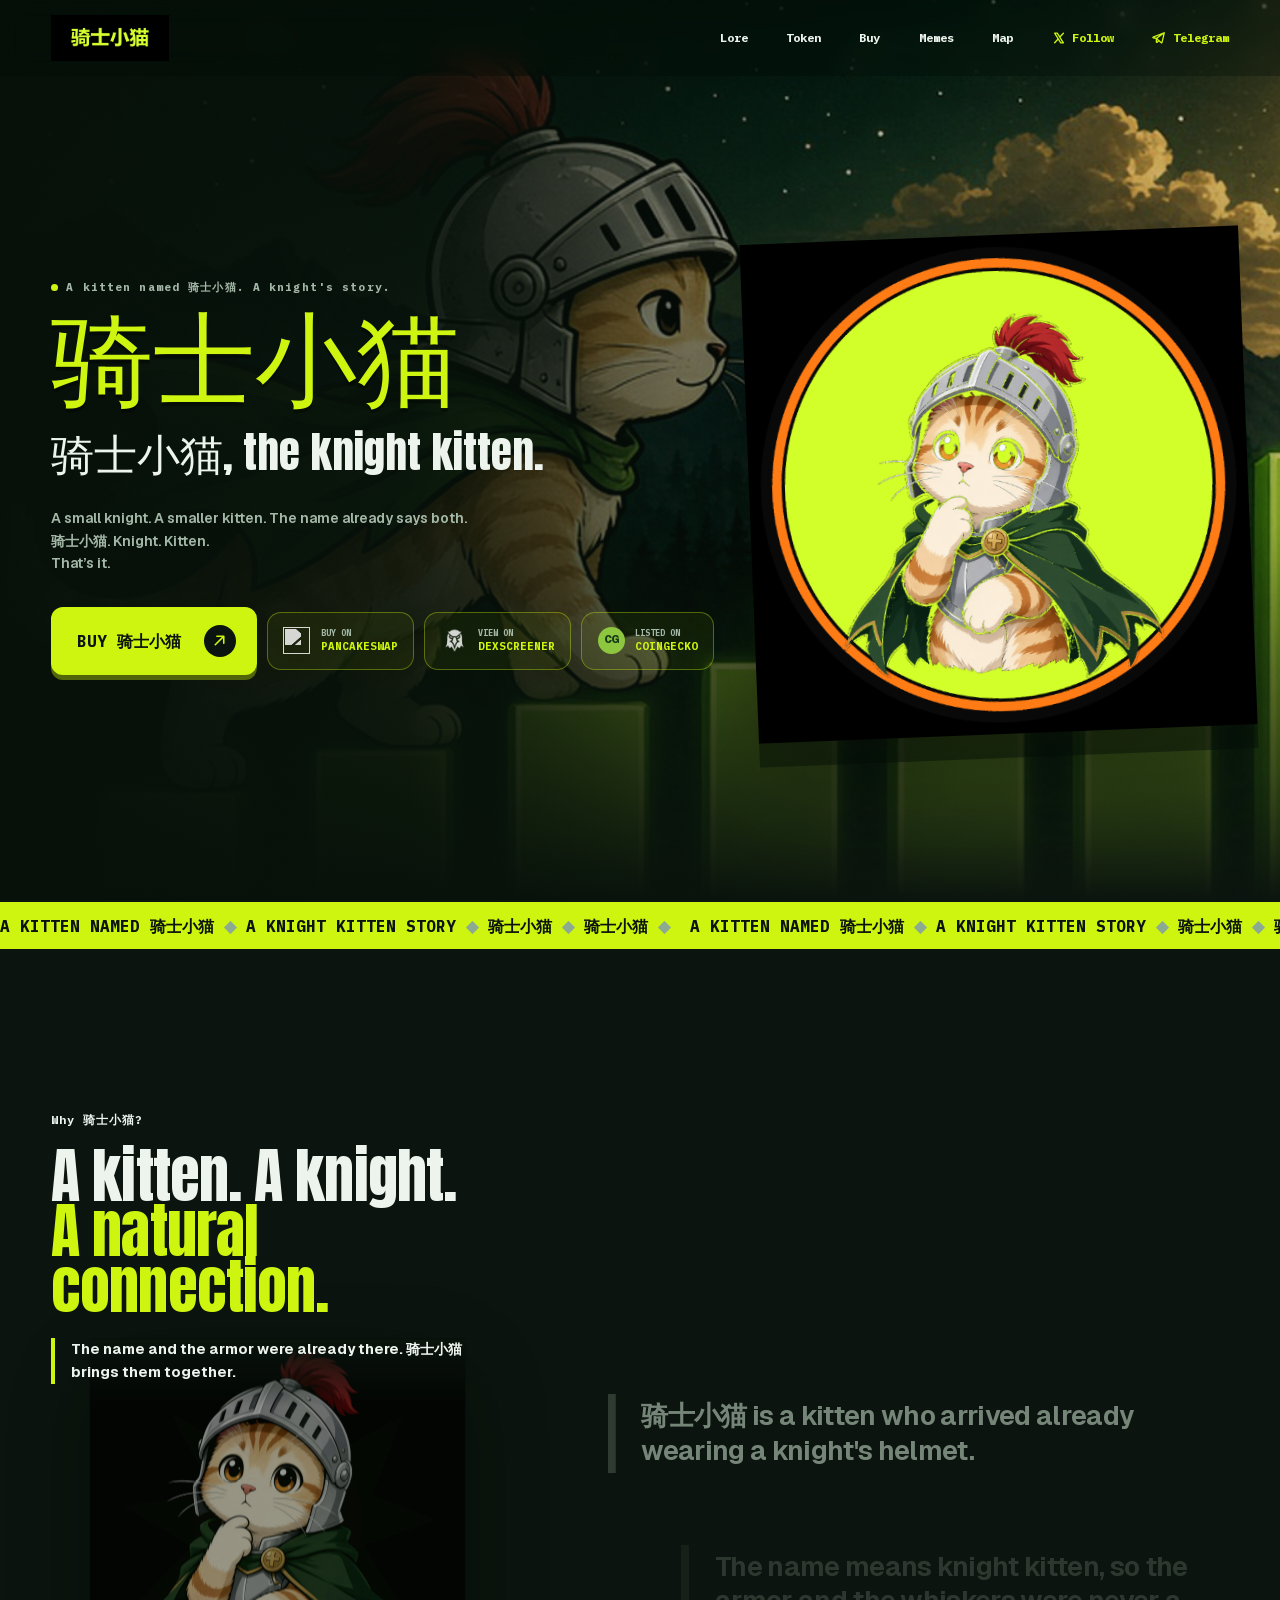
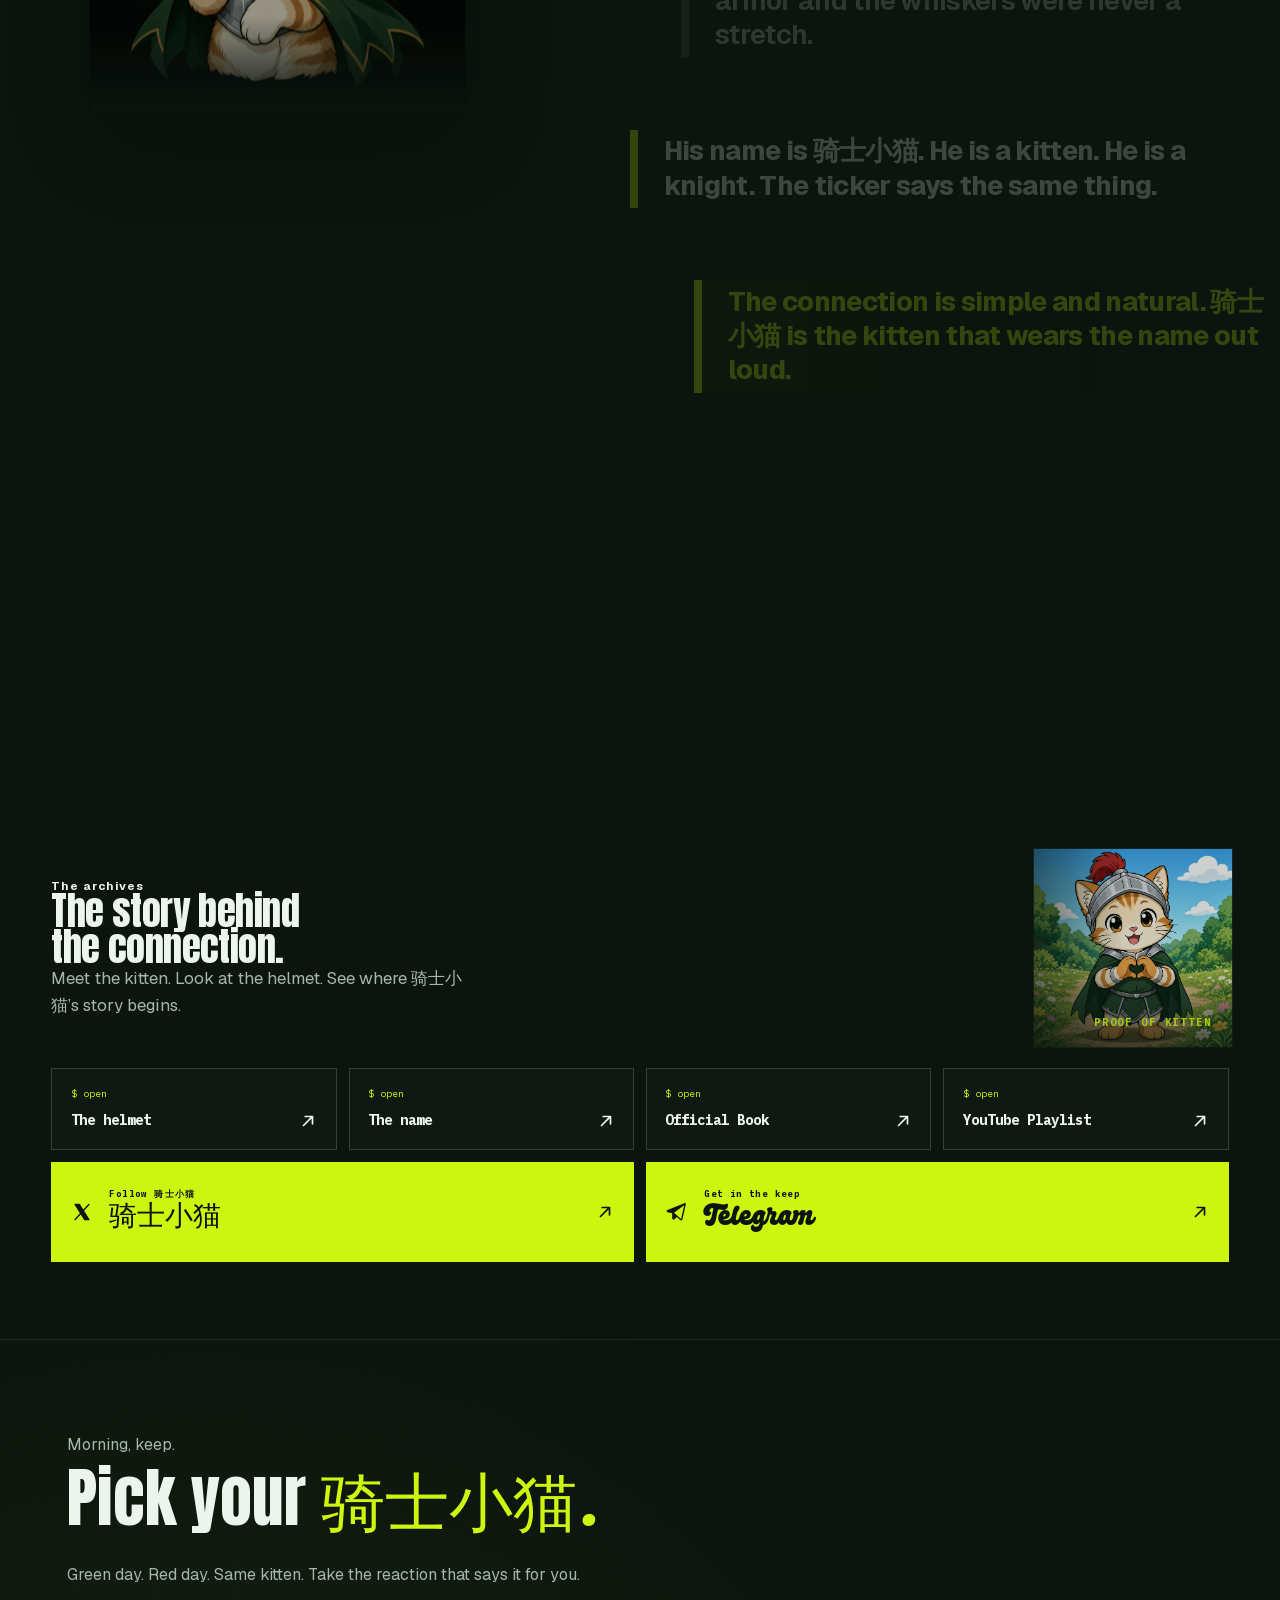
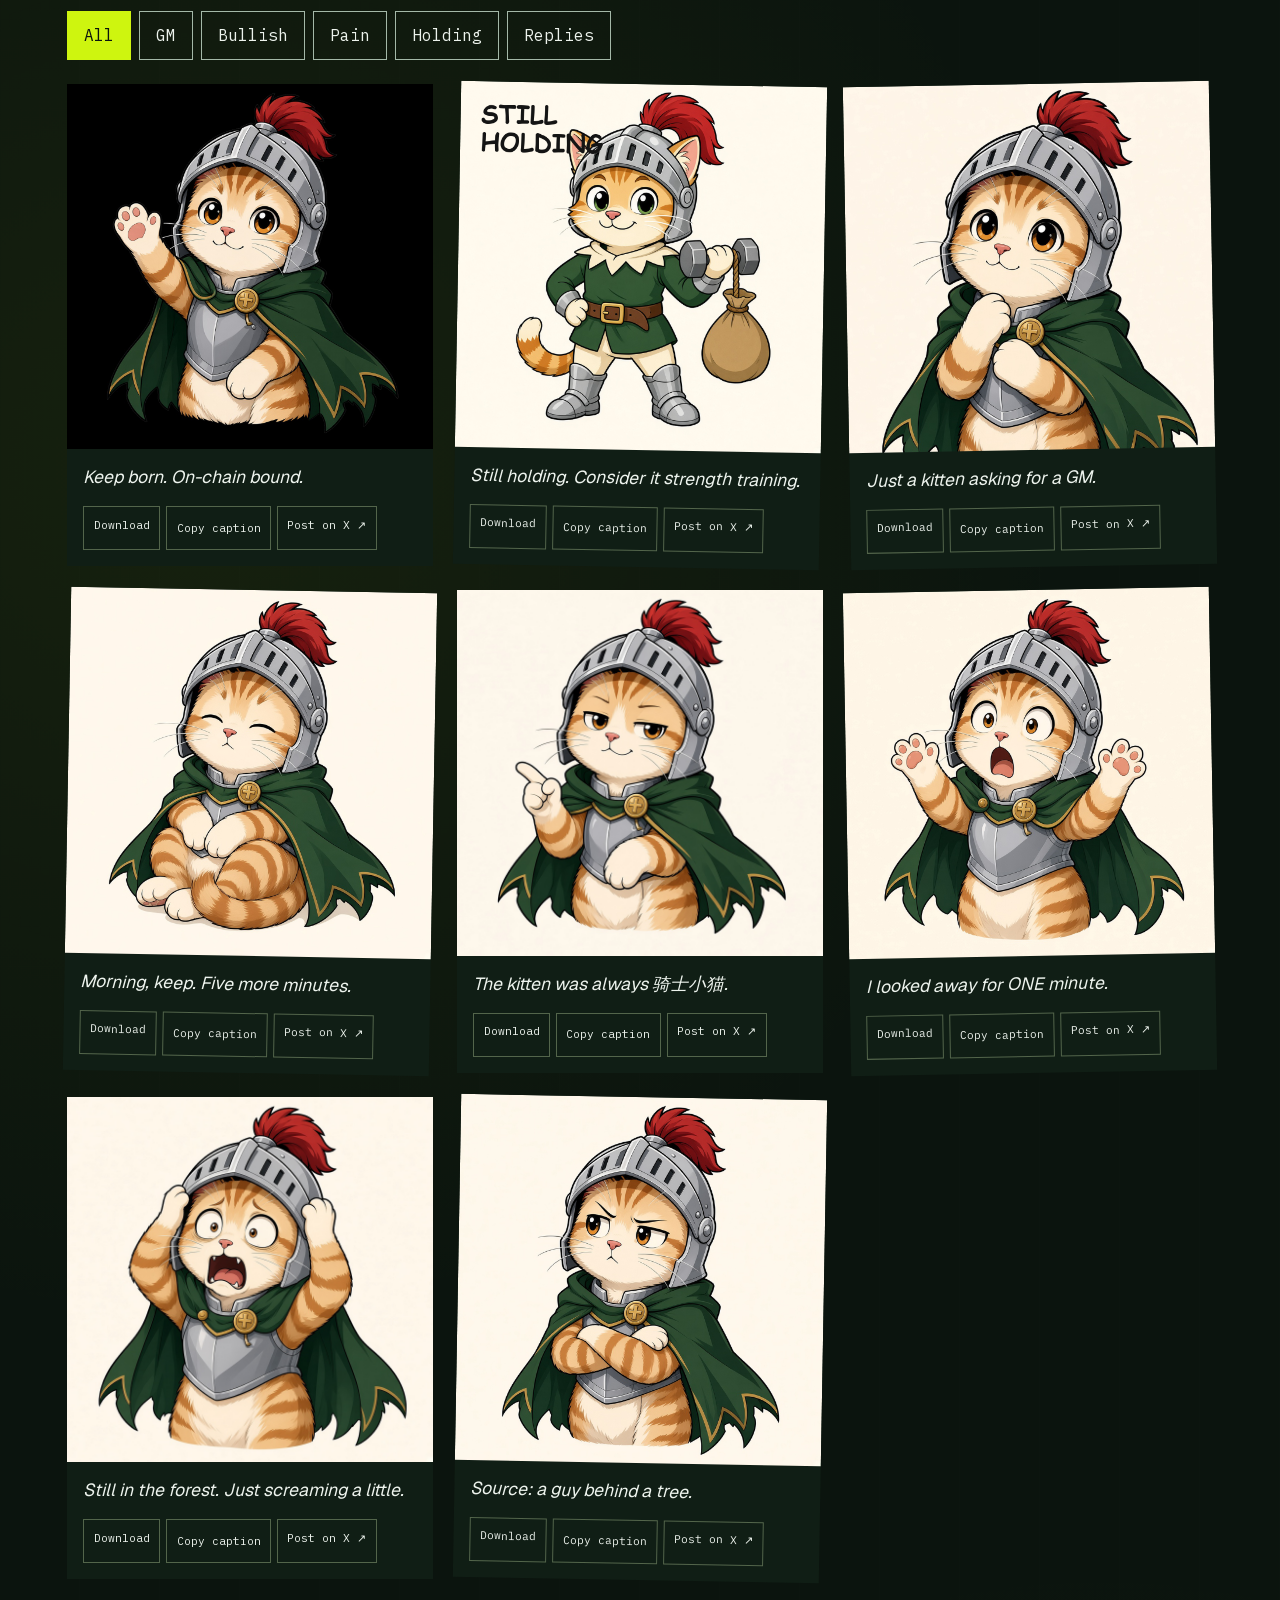
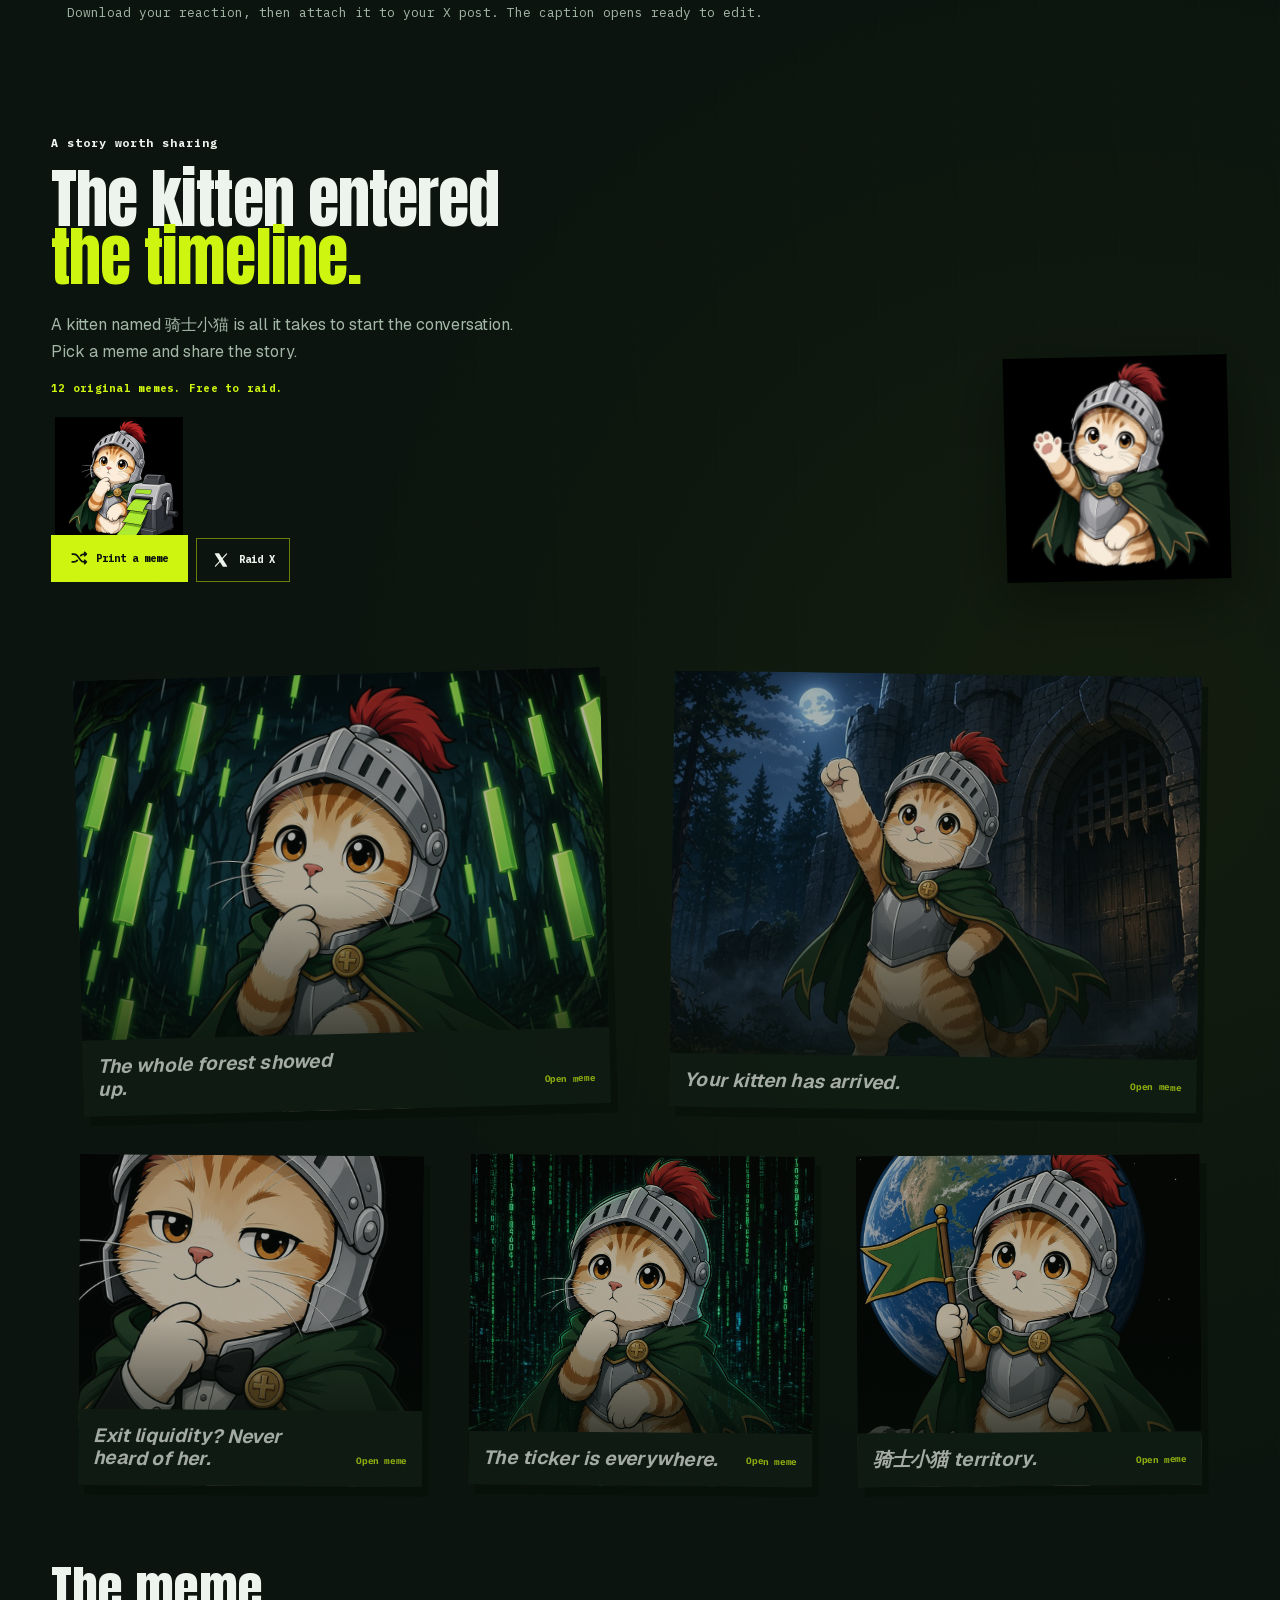
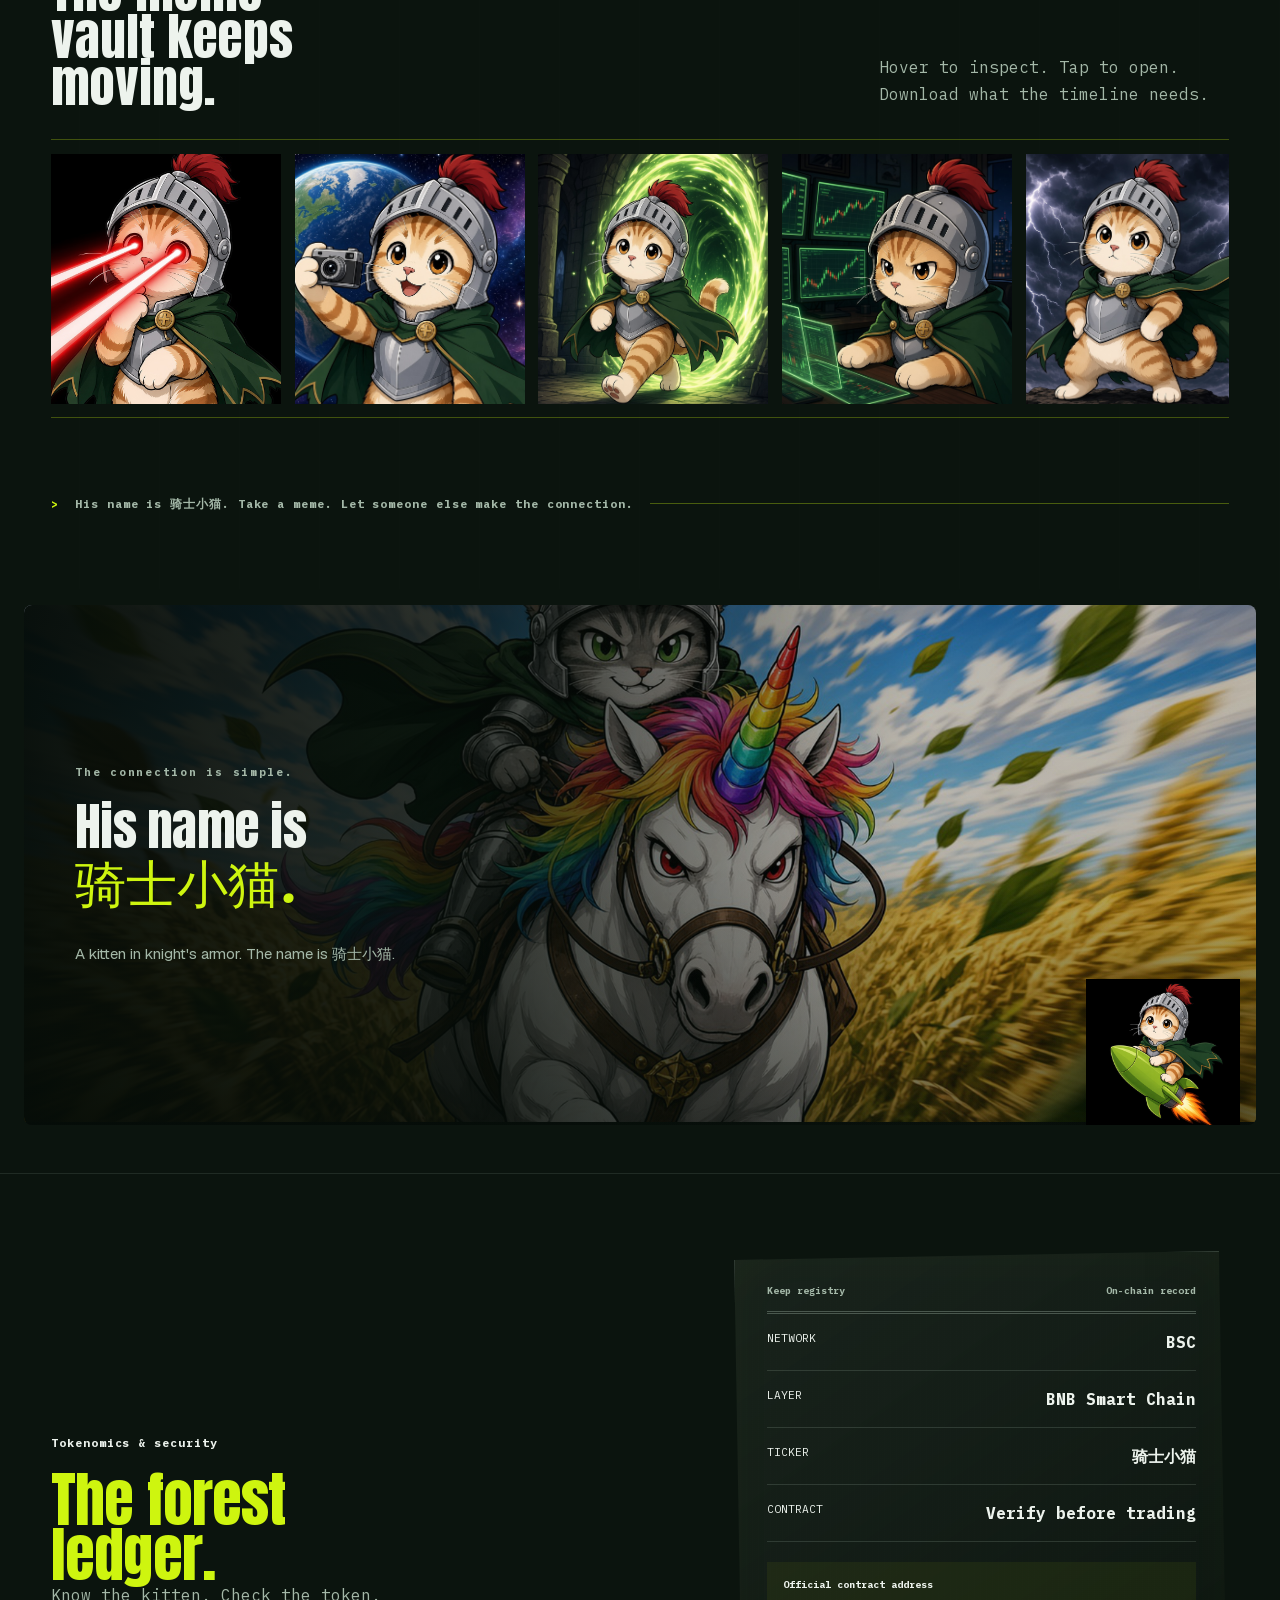
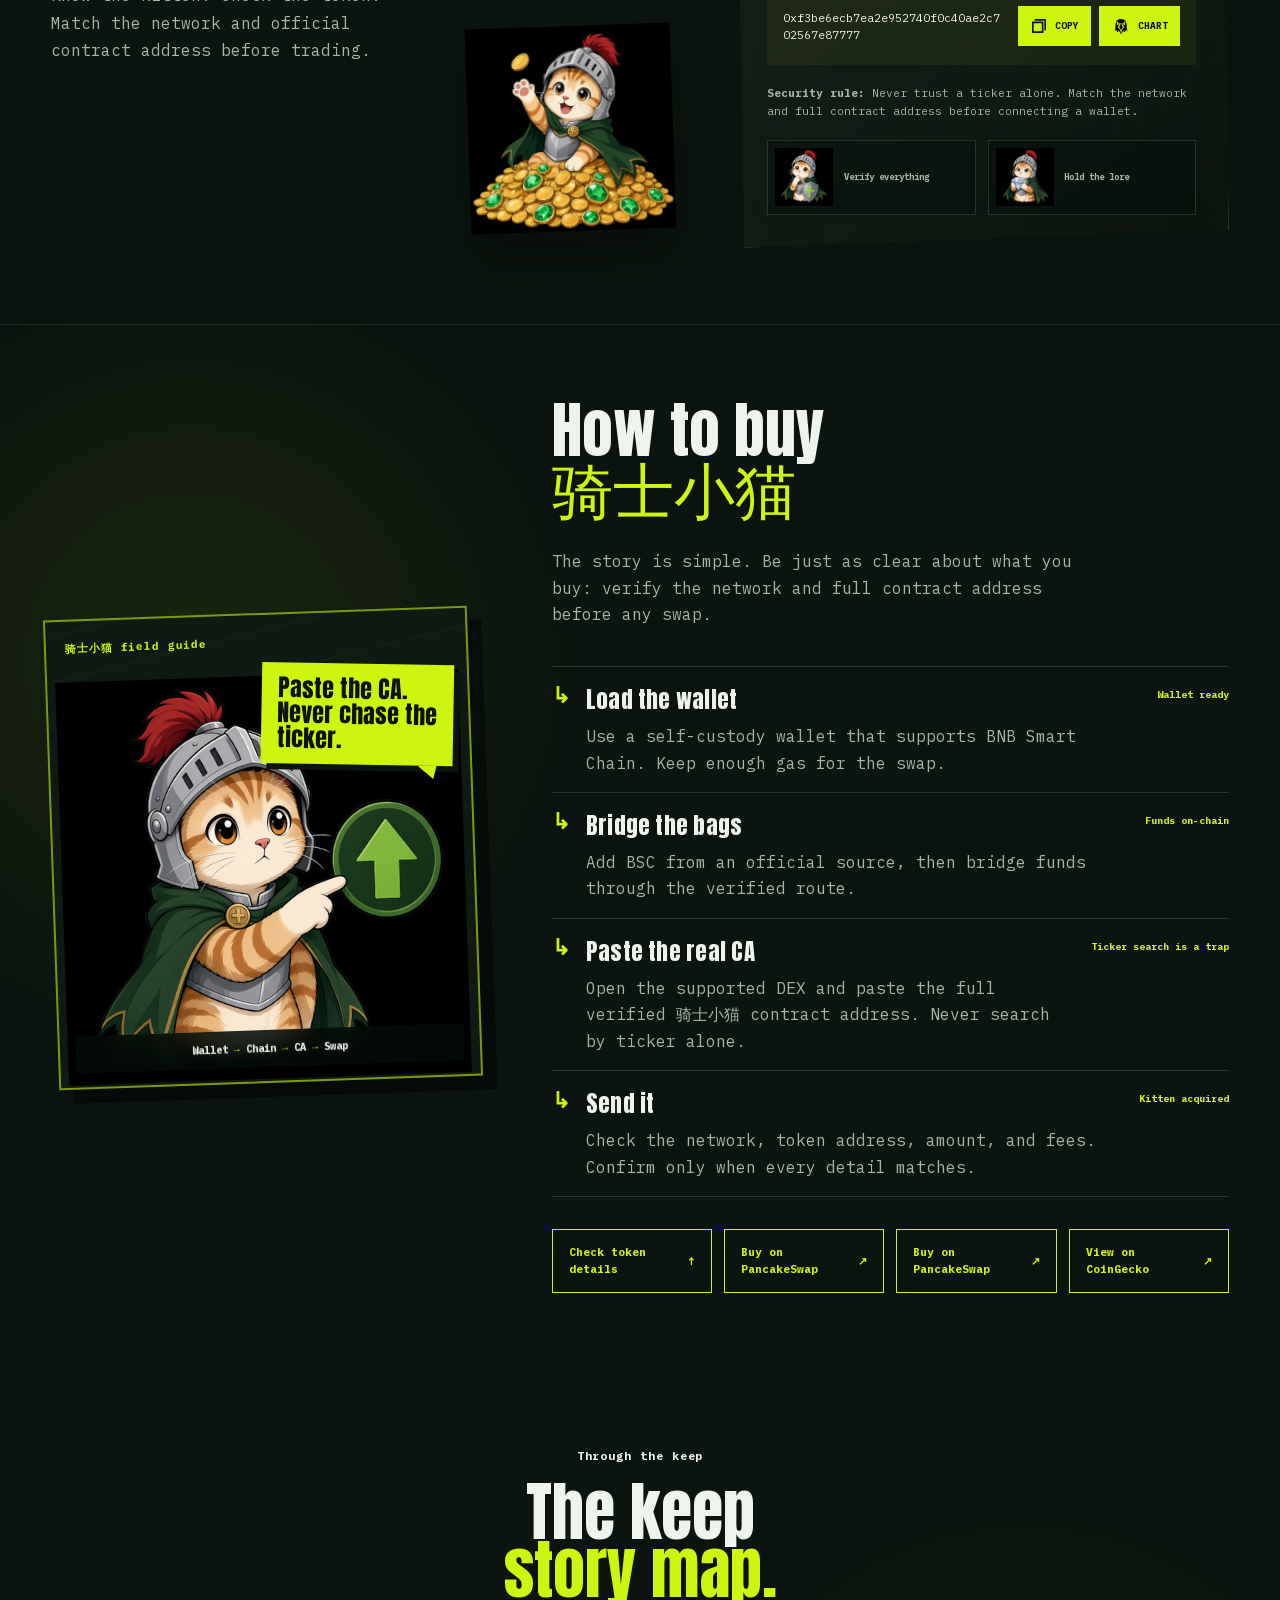
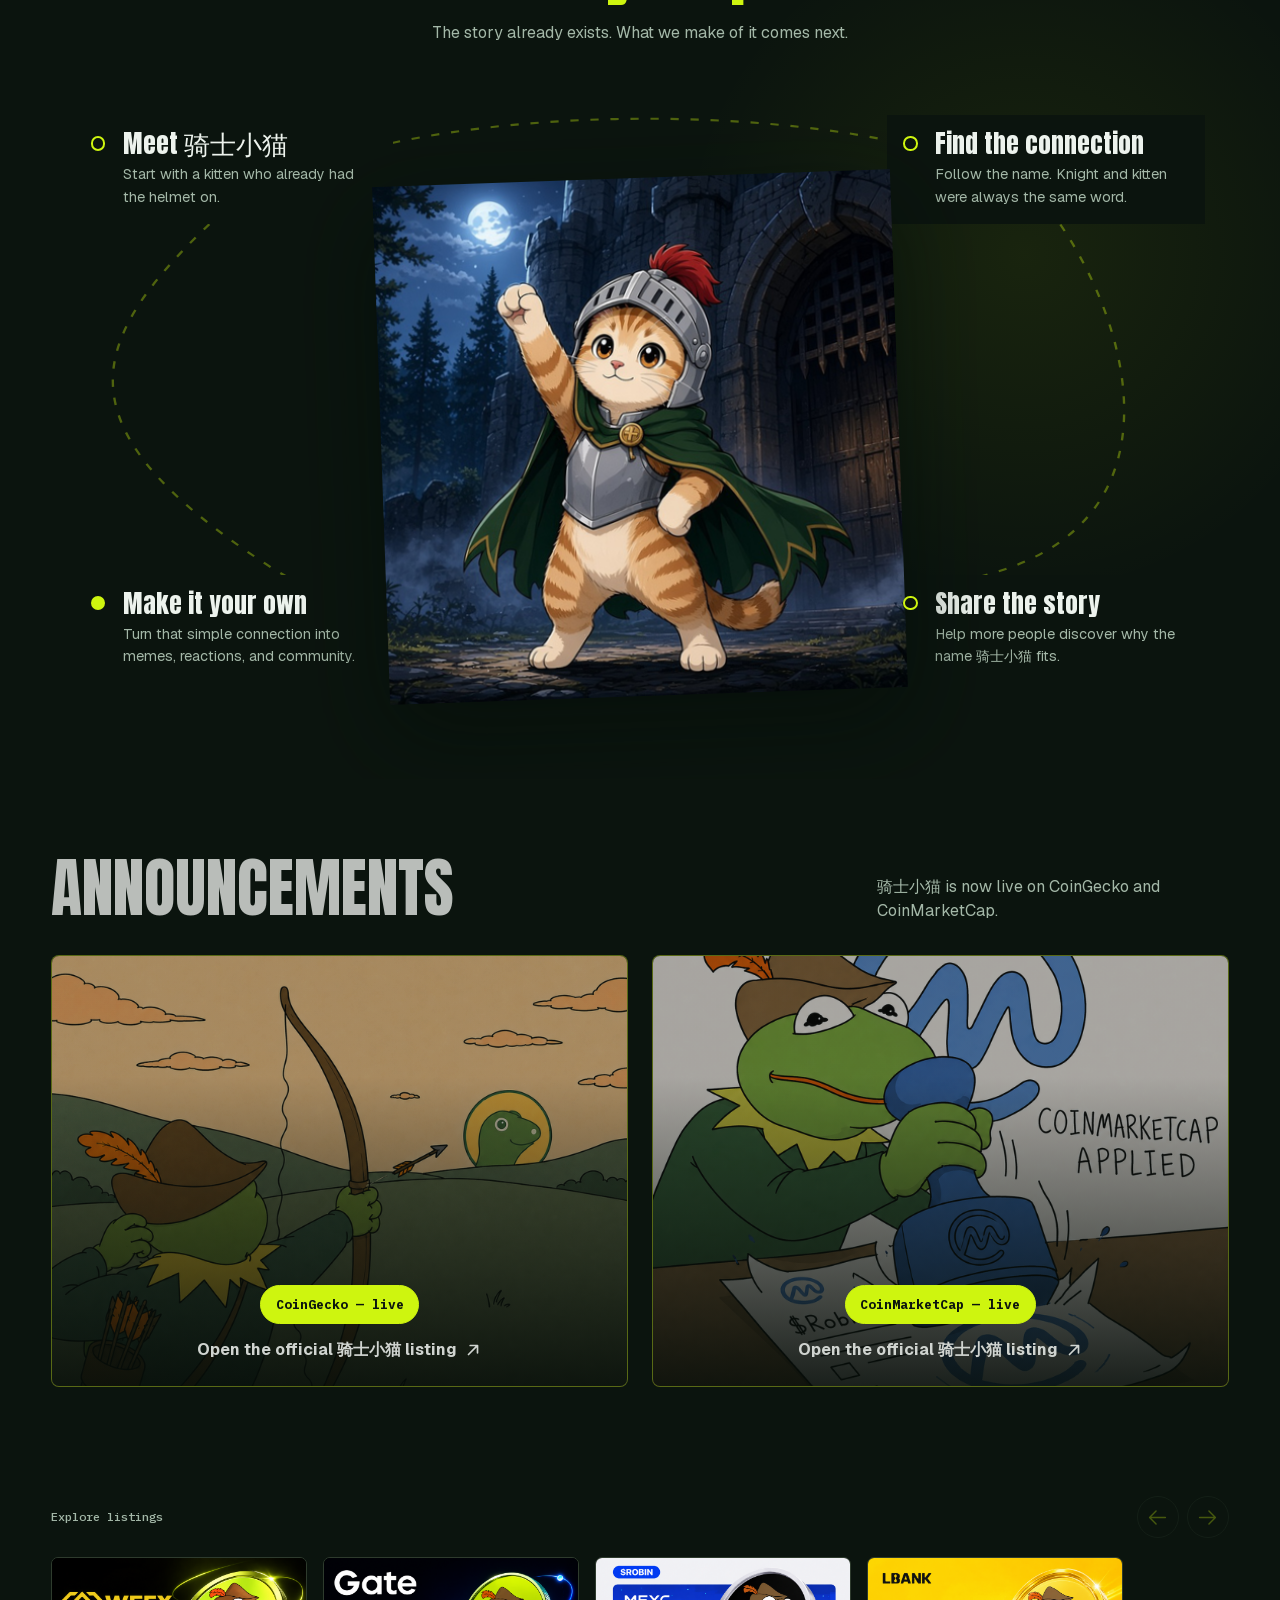
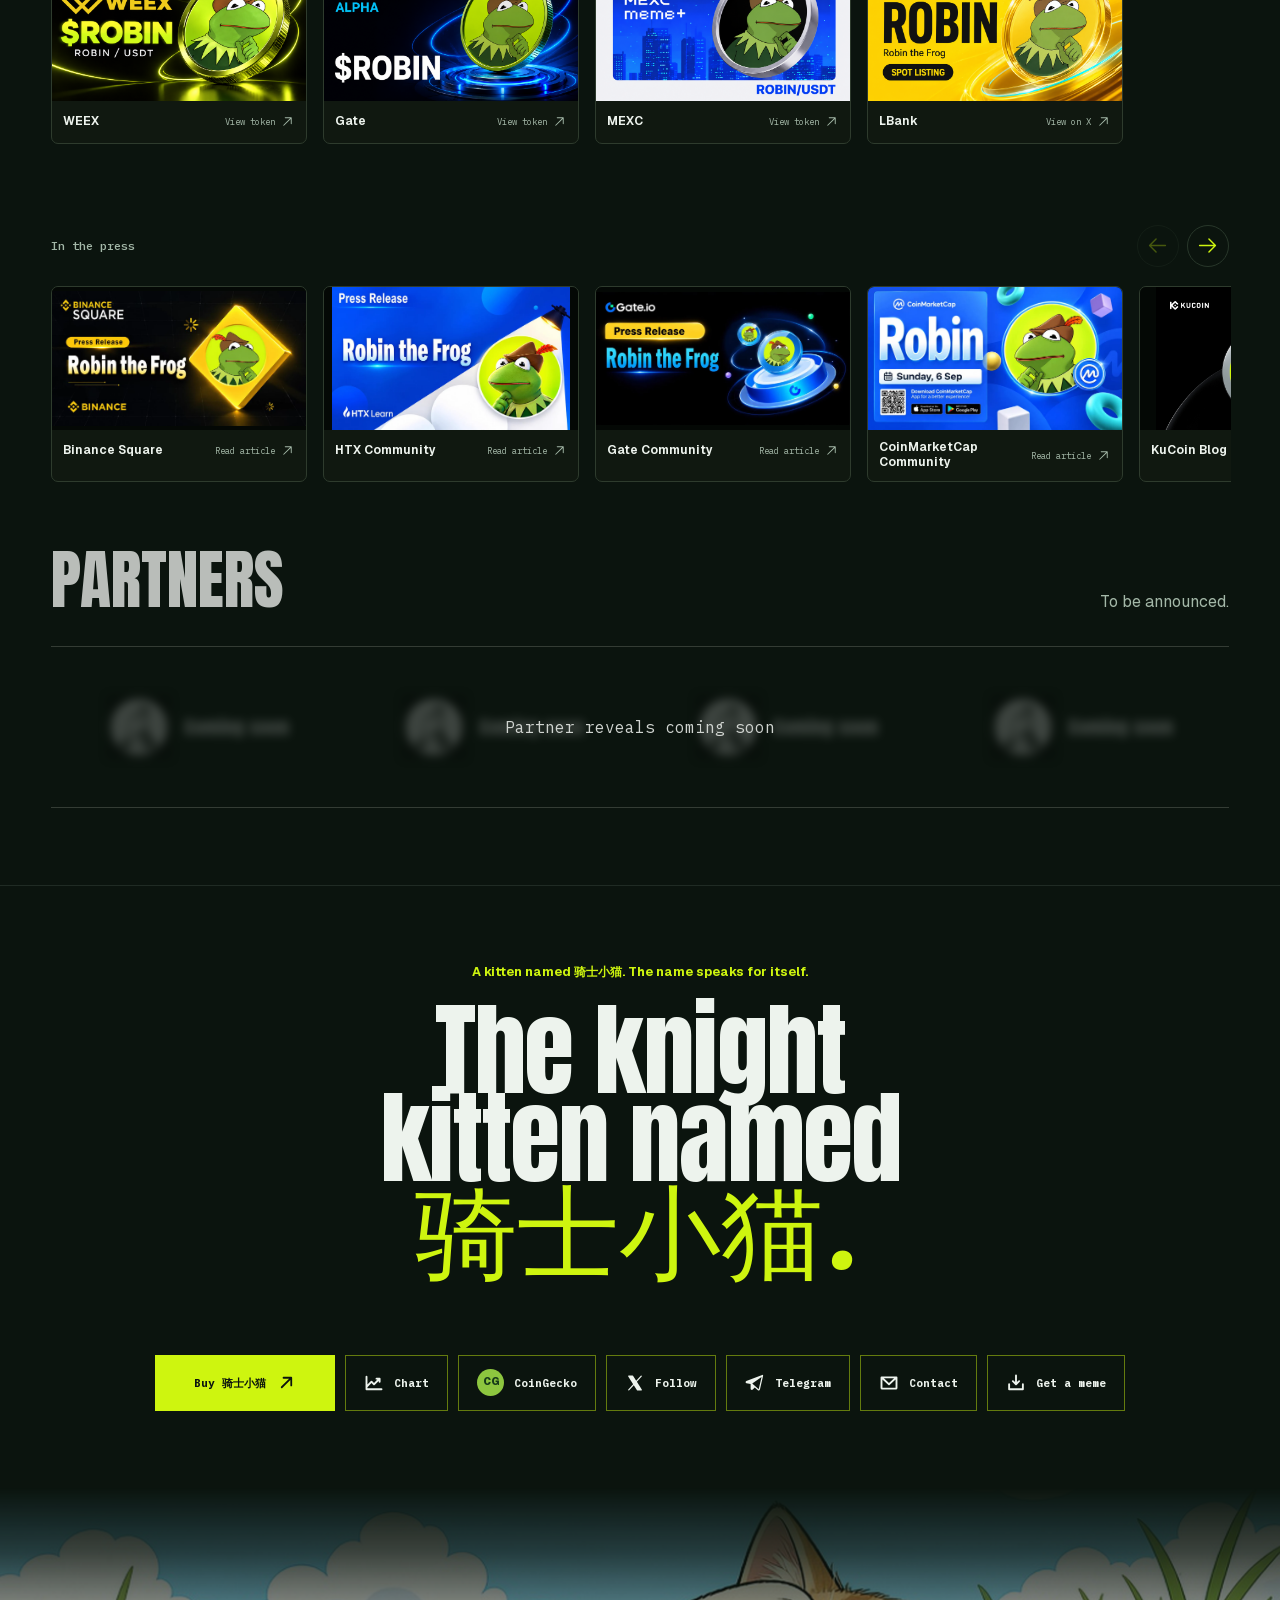
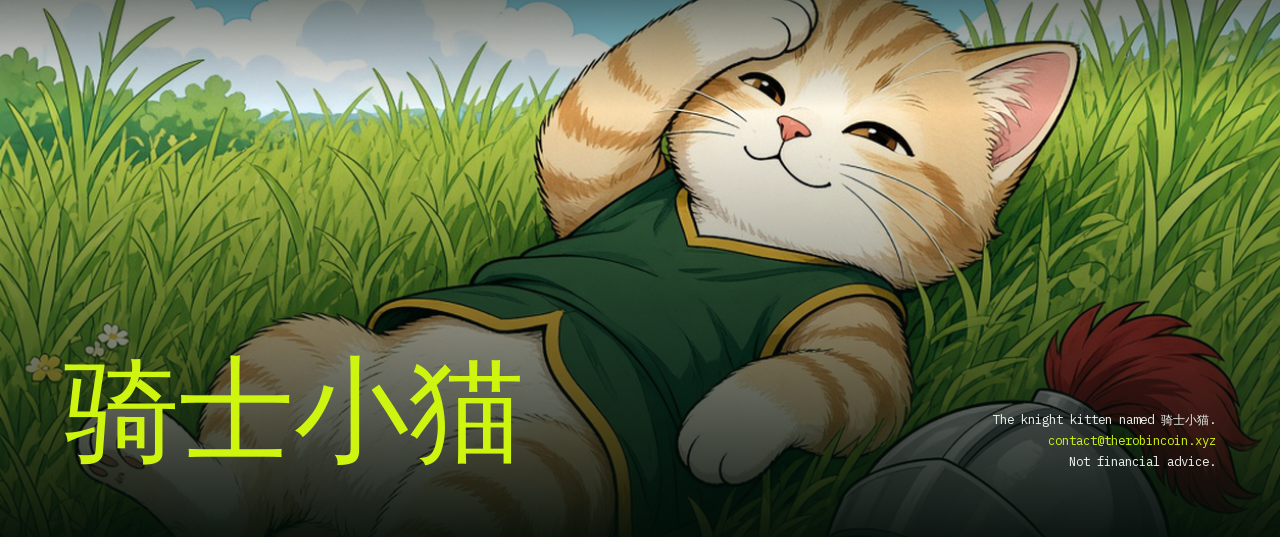
==== commit c7ad3fe3: "update" ====
--- a/index.html
+++ b/index.html
@@ -1 +1 @@
-<!DOCTYPE html><html lang="en" class="anton_dfb04e57-module___2sdTG__variable ibm_plex_mono_7a37a930-module__2koDDq__variable geist_9c6cb61b-module__8NX9hq__variable reika_51d60600-module__aZBMca__variable"><head><meta charSet="utf-8"/><meta name="viewport" content="width=device-width, initial-scale=1"/><link rel="preload" href="/_next/static/media/23b7a97ae3b5c134-s.p.226pwps5o-gq_.woff2" as="font" crossorigin="" type="font/woff2"/><link rel="preload" href="/_next/static/media/99e609270109b47d-s.p.40sczeszzbjw1.woff2" as="font" crossorigin="" type="font/woff2"/><link rel="preload" href="/_next/static/media/9e9f04e3c37952ab-s.p.0pan85mumqyf3.woff2" as="font" crossorigin="" type="font/woff2"/><link rel="preload" href="/_next/static/media/Reika_Regular-s.p.3ok-_biije2yb.otf" as="font" crossorigin="" type="font/otf"/><link rel="preload" href="/_next/static/media/a7e15459c1805da0-s.p.3y9b8znjr2455.woff2" as="font" crossorigin="" type="font/woff2"/><link rel="preload" href="/_next/static/media/caa3a2e1cccd8315-s.p.0wgildi0cnwt9.woff2" as="font" crossorigin="" type="font/woff2"/><link rel="preload" href="/_next/static/media/effe91970fc4db64-s.p.0oace-s_gkfks.woff2" as="font" crossorigin="" type="font/woff2"/><link rel="preload" as="image" href="/images/hero2.png"/><link rel="preload" as="image" href="/images/web/wordmark-rh.png"/><link rel="preload" as="image" href="/images/web/circle-rh.png"/><link rel="preload" as="image" href="https://upload.wikimedia.org/wikipedia/commons/e/e7/Uniswap_Logo.svg"/><link rel="stylesheet" href="/_next/static/chunks/3m10jh5x-u09l.css" data-precedence="next"/><link rel="stylesheet" href="/_next/static/chunks/3n2zojje3cz19.css" data-precedence="next"/><link rel="preload" as="script" fetchPriority="low" href="/_next/static/chunks/12aruqaur5huj.js"/><script src="/_next/static/chunks/3rx7jmld6eggj.js" async=""></script><script src="/_next/static/chunks/1j_9b-l0n6u-t.js" async=""></script><script src="/_next/static/chunks/turbopack-22ngjldyd10bn.js" async=""></script><script src="/_next/static/chunks/0h2qsuyze9ds1.js" async=""></script><script src="/_next/static/chunks/05h26ae745-bn.js" async=""></script><title>骑士小猫 — The Knight Kitten</title><meta name="description" content="骑士小猫 is a kitten in a knight's helmet. The name and the ticker are the same word."/><meta name="keywords" content="骑士小猫,knight kitten,meme coin,Arbitrum L2"/><link rel="canonical" href="https://therobincoin.xyz"/><meta property="og:title" content="骑士小猫 — The Knight Kitten"/><meta property="og:description" content="A kitten in armor. The name is 骑士小猫, and the ticker is 骑士小猫."/><meta property="og:url" content="https://therobincoin.xyz"/><meta property="og:site_name" content="骑士小猫"/><meta property="og:image" content="https://therobincoin.xyz/images/brand/robin-flames-rh.png"/><meta property="og:image:width" content="1500"/><meta property="og:image:height" content="500"/><meta property="og:image:alt" content="骑士小猫 walks green candlesticks toward the moon"/><meta property="og:type" content="website"/><meta name="twitter:card" content="summary_large_image"/><meta name="twitter:title" content="骑士小猫 — The Knight Kitten"/><meta name="twitter:description" content="A kitten in armor. The name is 骑士小猫, and the ticker is 骑士小猫."/><meta name="twitter:image" content="https://therobincoin.xyz/images/brand/robin-flames-rh.png"/><meta name="twitter:image:alt" content="骑士小猫 walks green candlesticks toward the moon"/><meta name="twitter:image:width" content="1500"/><meta name="twitter:image:height" content="500"/><link rel="icon" href="/images/web/circle-rh.png"/><meta name="next-size-adjust" content=""/><script src="/_next/static/chunks/0cz1d0mv5g_q7.js" noModule=""></script></head><body><div hidden=""><!--$--><!--/$--></div><a class="skip-link" href="#main-content">Skip to content</a><main id="main-content" class="page-shell"><section class="hero hero-alpha" id="top"><div class="hero-background" style="transform:scale(1.04)"><img alt="骑士小猫 strides upward across green candlesticks toward the moon." decoding="async" data-nimg="fill" class="object-cover" style="position:absolute;height:100%;width:100%;left:0;top:0;right:0;bottom:0;color:transparent" src="/images/hero2.png"/></div><div class="hero-scrim"></div><header class="site-nav"><a href="#top" class="wordmark" aria-label="骑士小猫 home"><img alt="骑士小猫" width="154" height="61" decoding="async" data-nimg="1" style="color:transparent" src="/images/web/wordmark-rh.png"/></a><nav class="desktop-nav" aria-label="Primary navigation"><a href="#lore">Lore</a><a href="#tokenomics">Token</a><a href="#buy">Buy</a><a href="#memes">Memes</a><a href="#roadmap">Map</a><a href="https://x.com/knightketten" target="_blank" rel="noreferrer" class="nav-social" aria-label="Follow 骑士小猫 on X"><svg xmlns="http://www.w3.org/2000/svg" width="14" height="14" fill="currentColor" viewBox="0 0 256 256" aria-hidden="true"><path d="M218.12,209.56l-61-95.8,59.72-65.69a12,12,0,0,0-17.76-16.14L143.81,92.77,106.12,33.56A12,12,0,0,0,96,28H48A12,12,0,0,0,37.88,46.44l61,95.8L39.12,207.93a12,12,0,1,0,17.76,16.14l55.31-60.84,37.69,59.21A12,12,0,0,0,160,228h48a12,12,0,0,0,10.12-18.44ZM166.59,204,69.86,52H89.41l96.73,152Z"></path></svg><span>Follow</span></a><a href="https://t.me/robincoinrh" target="_blank" rel="noreferrer" class="nav-social" aria-label="Join 骑士小猫 on Telegram"><svg xmlns="http://www.w3.org/2000/svg" width="14" height="14" fill="currentColor" viewBox="0 0 256 256" aria-hidden="true"><path d="M231.49,23.16a13,13,0,0,0-13.23-2.26L15.6,100.21a18.22,18.22,0,0,0,3.12,34.86L68,144.74V200a20,20,0,0,0,34.4,13.88l22.67-23.51L162.35,223a20,20,0,0,0,32.7-10.54L235.67,35.91A13,13,0,0,0,231.49,23.16ZM139.41,77.52,77.22,122.09l-34.43-6.75ZM92,190.06V161.35l15,13.15Zm81.16,10.52L99.28,135.81,205.59,59.63Z"></path></svg><span>Telegram</span></a></nav><button type="button" class="mobile-nav-toggle" aria-expanded="false" aria-controls="mobile-navigation" aria-label="Open navigation"><svg xmlns="http://www.w3.org/2000/svg" width="24" height="24" fill="currentColor" viewBox="0 0 256 256" aria-hidden="true"><path d="M228,128a12,12,0,0,1-12,12H40a12,12,0,0,1,0-24H216A12,12,0,0,1,228,128ZM40,76H216a12,12,0,0,0,0-24H40a12,12,0,0,0,0,24ZM216,180H40a12,12,0,0,0,0,24H216a12,12,0,0,0,0-24Z"></path></svg></button></header><div class="hero-mark-panel" aria-hidden="true" style="opacity:0;transform:translateY(32px) scale(0.86)"><div class="hero-mark"><img alt="" width="1500" height="1500" decoding="async" data-nimg="1" style="color:transparent" src="/images/web/circle-rh.png"/></div></div><div class="hero-copy"><p class="hero-kicker" style="opacity:0"><span class="hero-kicker-dot" aria-hidden="true"></span>A kitten named 骑士小猫. A knight's story.</p><h1 class="hero-statement HeroIdentity-module__1_9TWq__identity" style="opacity:0;transform:translateY(24px)"><span class="hero-answer"><b class="hero-highlight">骑士小猫</b><b class="brand-word brand-word-lg">骑士小猫, the knight kitten.</b></span></h1><p class="hero-refrain" style="opacity:0">A small knight. A smaller kitten. The name already says both.<br/>骑士小猫. Knight. Kitten.<br/>That’s it.</p><div class="hero-actions" style="opacity:0;transform:scale(0.97)"><a href="https://pancakeswap.finance/swap?outputCurrency=0xf3be6ecb7ea2e952740f0c40ae2c702567e87777" class="buy-button" tabindex="0">Buy 骑士小猫 <span aria-hidden="true"><svg xmlns="http://www.w3.org/2000/svg" width="17" height="17" fill="currentColor" viewBox="0 0 256 256"><path d="M204,64V168a12,12,0,0,1-24,0V93L72.49,200.49a12,12,0,0,1-17-17L163,76H88a12,12,0,0,1,0-24H192A12,12,0,0,1,204,64Z"></path></svg></span></a><a class="platform-action" href="https://pancakeswap.finance/swap?outputCurrency=0xf3be6ecb7ea2e952740f0c40ae2c702567e87777" target="_blank" rel="noreferrer"><span class="platform-action-logo" aria-hidden="true"><img src="https://upload.wikimedia.org/wikipedia/commons/e/e7/Uniswap_Logo.svg" alt=""/></span><span class="platform-action-copy"><small>Buy on</small><b>PancakeSwap</b></span></a><a class="platform-action" href="https://dexscreener.com/bsc/0xf3be6ecb7ea2e952740f0c40ae2c702567e87777" target="_blank" rel="noreferrer"><span class="platform-action-logo" aria-hidden="true"><img alt="" loading="lazy" width="52" height="52" decoding="async" data-nimg="1" style="color:transparent" src="/images/brand/dex-black-logo.webp"/></span><span class="platform-action-copy"><small>View on</small><b>DEXScreener</b></span></a><a class="platform-action" href="https://www.coingecko.com/en/coins/robin-the-frog" target="_blank" rel="noreferrer"><span class="platform-action-logo" aria-hidden="true"><b class="coingecko-mark">CG</b></span><span class="platform-action-copy"><small>Listed on</small><b>CoinGecko</b></span></a></div></div></section><div class="ticker" aria-label="骑士小猫 community message"><div class="ticker-track" aria-hidden="true"><span>A KITTEN NAMED 骑士小猫 <b>◆</b> A KNIGHT KITTEN STORY <b>◆</b> 骑士小猫 <b>◆</b> 骑士小猫 <b>◆</b></span><span>A KITTEN NAMED 骑士小猫 <b>◆</b> A KNIGHT KITTEN STORY <b>◆</b> 骑士小猫 <b>◆</b> 骑士小猫 <b>◆</b></span><span>A KITTEN NAMED 骑士小猫 <b>◆</b> A KNIGHT KITTEN STORY <b>◆</b> 骑士小猫 <b>◆</b> 骑士小猫 <b>◆</b></span><span>A KITTEN NAMED 骑士小猫 <b>◆</b> A KNIGHT KITTEN STORY <b>◆</b> 骑士小猫 <b>◆</b> 骑士小猫 <b>◆</b></span><span>A KITTEN NAMED 骑士小猫 <b>◆</b> A KNIGHT KITTEN STORY <b>◆</b> 骑士小猫 <b>◆</b> 骑士小猫 <b>◆</b></span><span>A KITTEN NAMED 骑士小猫 <b>◆</b> A KNIGHT KITTEN STORY <b>◆</b> 骑士小猫 <b>◆</b> 骑士小猫 <b>◆</b></span></div></div><section class="lore section-pad" id="lore"><div class="lore-anchor"><div class="lore-heading"><p class="eyebrow">Why 骑士小猫?</p><h2>A kitten. A knight.<br/><span>A natural connection.</span></h2><p class="lore-position">The name and the armor were already there. 骑士小猫 brings them together.</p></div><div class="lore-portrait"><span class="portrait-burst" aria-hidden="true"></span><img alt="骑士小猫, an orange kitten in a silver knight helmet." loading="lazy" width="900" height="900" decoding="async" data-nimg="1" style="color:transparent" src="/images/robin-head.png"/></div></div><div class="lore-script"><article class="script-line script-line-1"><p>骑士小猫 is a kitten who arrived already wearing a knight's helmet.</p></article><article class="script-line script-line-2"><p>The name means knight kitten, so the armor and the whiskers were never a stretch.</p></article><article class="script-line script-line-3"><p>His name is 骑士小猫. He is a kitten. He is a knight. The ticker says the same thing.</p></article><article class="script-line script-line-4"><p>The connection is simple and natural. 骑士小猫 is the kitten that wears the name out loud.</p></article></div></section><section class="archive-proof archive-compact" id="archives"><div class="archives-top section-pad"><div class="archive-copy"><p class="eyebrow">The archives</p><h2>The story behind<br/>the connection.</h2><p>Meet the kitten. Look at the helmet. See where 骑士小猫’s story begins.</p></div><div class="heart-frame"><img alt="骑士小猫 makes a heart shape with both paws." loading="lazy" width="900" height="900" decoding="async" data-nimg="1" style="color:transparent" src="/images/heart-hands.png"/><span>Proof of kitten</span></div><div class="receipts"><p class="receipts-title">The receipts</p><a href="https://muppets.disney.com" target="_blank" rel="noreferrer" style="opacity:0;transform:translateX(-30px)"><code aria-hidden="true">$ open</code><strong>The helmet</strong><svg xmlns="http://www.w3.org/2000/svg" width="18" height="18" fill="currentColor" viewBox="0 0 256 256" aria-hidden="true"><path d="M204,64V168a12,12,0,0,1-24,0V93L72.49,200.49a12,12,0,0,1-17-17L163,76H88a12,12,0,0,1,0-24H192A12,12,0,0,1,204,64Z"></path></svg></a><a href="https://muppet.fandom.com/wiki/Muppet_Robin_Hood" target="_blank" rel="noreferrer" style="opacity:0;transform:translateX(-30px)"><code aria-hidden="true">$ open</code><strong>The name</strong><svg xmlns="http://www.w3.org/2000/svg" width="18" height="18" fill="currentColor" viewBox="0 0 256 256" aria-hidden="true"><path d="M204,64V168a12,12,0,0,1-24,0V93L72.49,200.49a12,12,0,0,1-17-17L163,76H88a12,12,0,0,1,0-24H192A12,12,0,0,1,204,64Z"></path></svg></a><a href="https://www.publishersweekly.com/9781934506790" target="_blank" rel="noreferrer" style="opacity:0;transform:translateX(-30px)"><code aria-hidden="true">$ open</code><strong>Official Book</strong><svg xmlns="http://www.w3.org/2000/svg" width="18" height="18" fill="currentColor" viewBox="0 0 256 256" aria-hidden="true"><path d="M204,64V168a12,12,0,0,1-24,0V93L72.49,200.49a12,12,0,0,1-17-17L163,76H88a12,12,0,0,1,0-24H192A12,12,0,0,1,204,64Z"></path></svg></a><a href="https://www.youtube.com/playlist?list=PL6YD9f0nUO_AE2fkPIGx4U8kjuep4I1lR" target="_blank" rel="noreferrer" style="opacity:0;transform:translateX(-30px)"><code aria-hidden="true">$ open</code><strong>YouTube Playlist</strong><svg xmlns="http://www.w3.org/2000/svg" width="18" height="18" fill="currentColor" viewBox="0 0 256 256" aria-hidden="true"><path d="M204,64V168a12,12,0,0,1-24,0V93L72.49,200.49a12,12,0,0,1-17-17L163,76H88a12,12,0,0,1,0-24H192A12,12,0,0,1,204,64Z"></path></svg></a><a href="https://x.com/knightketten" target="_blank" rel="noreferrer" class="social-x" aria-label="Follow 骑士小猫 on X"><svg xmlns="http://www.w3.org/2000/svg" width="22" height="22" fill="currentColor" viewBox="0 0 256 256" aria-hidden="true"><path d="M215,219.85a8,8,0,0,1-7,4.15H160a8,8,0,0,1-6.75-3.71l-40.49-63.63L53.92,221.38a8,8,0,0,1-11.84-10.76l61.77-68L41.25,44.3A8,8,0,0,1,48,32H96a8,8,0,0,1,6.75,3.71l40.49,63.63,58.84-64.72a8,8,0,0,1,11.84,10.76l-61.77,67.95,62.6,98.38A8,8,0,0,1,215,219.85Z"></path></svg><span><small>Follow 骑士小猫</small><strong class="brand-word">骑士小猫</strong></span><svg xmlns="http://www.w3.org/2000/svg" width="18" height="18" fill="currentColor" viewBox="0 0 256 256" aria-hidden="true"><path d="M204,64V168a12,12,0,0,1-24,0V93L72.49,200.49a12,12,0,0,1-17-17L163,76H88a12,12,0,0,1,0-24H192A12,12,0,0,1,204,64Z"></path></svg></a><a href="https://t.me/robincoinrh" target="_blank" rel="noreferrer" class="social-x" aria-label="Join 骑士小猫 on Telegram"><svg xmlns="http://www.w3.org/2000/svg" width="22" height="22" fill="currentColor" viewBox="0 0 256 256" aria-hidden="true"><path d="M228.88,26.19a9,9,0,0,0-9.16-1.57L17.06,103.93a14.22,14.22,0,0,0,2.43,27.21L72,141.45V200a15.92,15.92,0,0,0,10,14.83,15.91,15.91,0,0,0,17.51-3.73l25.32-26.26L165,220a15.88,15.88,0,0,0,10.51,4,16.3,16.3,0,0,0,5-.79,15.85,15.85,0,0,0,10.67-11.63L231.77,35A9,9,0,0,0,228.88,26.19ZM175.53,208,92.85,135.5l119-85.29Z"></path></svg><span><small>Get in the keep</small><strong class="brand-word">Telegram</strong></span><svg xmlns="http://www.w3.org/2000/svg" width="18" height="18" fill="currentColor" viewBox="0 0 256 256" aria-hidden="true"><path d="M204,64V168a12,12,0,0,1-24,0V93L72.49,200.49a12,12,0,0,1-17-17L163,76H88a12,12,0,0,1,0-24H192A12,12,0,0,1,204,64Z"></path></svg></a></div></div></section><section class="meme-section section-pad" id="memes"><section class="Reactions-module__rB9KJa__reactions" aria-labelledby="reaction-title"><header><p>Morning, keep.</p><h2 id="reaction-title">Pick your <span class="brand-word">骑士小猫.</span></h2><p>Green day. Red day. Same kitten. Take the reaction that says it for you.</p></header><div class="Reactions-module__rB9KJa__filters" role="group" aria-label="Filter reactions"><button type="button" aria-pressed="true">All</button><button type="button" aria-pressed="false">GM</button><button type="button" aria-pressed="false">Bullish</button><button type="button" aria-pressed="false">Pain</button><button type="button" aria-pressed="false">Holding</button><button type="button" aria-pressed="false">Replies</button></div><p class="Reactions-module__rB9KJa__status" role="status"></p><div class="Reactions-module__rB9KJa__grid"><article><img alt="骑士小猫 resting a paw on its chin with a knowing look" loading="lazy" width="600" height="600" decoding="async" data-nimg="1" style="color:transparent" src="/images/moods/pepe-robin.png"/><h3>Keep born. On-chain bound.</h3><div class="Reactions-module__rB9KJa__actions"><a href="/images/moods/pepe-robin.png" download="">Download</a><button type="button">Copy caption</button><a href="https://x.com/intent/post?text=Keep%20born.%20On-chain%20bound.%20%E9%AA%91%E5%A3%AB%E5%B0%8F%E7%8C%AB" target="_blank" rel="noreferrer">Post on X ↗</a></div></article><article><img alt="骑士小猫 lifting a dumbbell with a coin sack hanging from it" loading="lazy" width="600" height="600" decoding="async" data-nimg="1" style="color:transparent" src="/images/moods/still-holding.png"/><h3>Still holding. Consider it strength training.</h3><div class="Reactions-module__rB9KJa__actions"><a href="/images/moods/still-holding.png" download="">Download</a><button type="button">Copy caption</button><a href="https://x.com/intent/post?text=Still%20holding.%20Consider%20it%20strength%20training.%20%E9%AA%91%E5%A3%AB%E5%B0%8F%E7%8C%AB" target="_blank" rel="noreferrer">Post on X ↗</a></div></article><article><img alt="骑士小猫 looking up with big pleading eyes" loading="lazy" width="600" height="600" decoding="async" data-nimg="1" style="color:transparent" src="/images/moods/tender-eyes.png"/><h3>Just a kitten asking for a GM.</h3><div class="Reactions-module__rB9KJa__actions"><a href="/images/moods/tender-eyes.png" download="">Download</a><button type="button">Copy caption</button><a href="https://x.com/intent/post?text=Just%20a%20kitten%20asking%20for%20a%20GM.%20%E9%AA%91%E5%A3%AB%E5%B0%8F%E7%8C%AB" target="_blank" rel="noreferrer">Post on X ↗</a></div></article><article><img alt="骑士小猫 asleep under the helmet" loading="lazy" width="600" height="600" decoding="async" data-nimg="1" style="color:transparent" src="/images/moods/sleep.png"/><h3>Morning, keep. Five more minutes.</h3><div class="Reactions-module__rB9KJa__actions"><a href="/images/moods/sleep.png" download="">Download</a><button type="button">Copy caption</button><a href="https://x.com/intent/post?text=Morning%2C%20keep.%20Five%20more%20minutes.%20%E9%AA%91%E5%A3%AB%E5%B0%8F%E7%8C%AB" target="_blank" rel="noreferrer">Post on X ↗</a></div></article><article><img alt="骑士小猫 with a knowing smile" loading="lazy" width="600" height="600" decoding="async" data-nimg="1" style="color:transparent" src="/images/moods/smug.png"/><h3>The kitten was always 骑士小猫.</h3><div class="Reactions-module__rB9KJa__actions"><a href="/images/moods/smug.png" download="">Download</a><button type="button">Copy caption</button><a href="https://x.com/intent/post?text=The%20kitten%20was%20always%20%E9%AA%91%E5%A3%AB%E5%B0%8F%E7%8C%AB" target="_blank" rel="noreferrer">Post on X ↗</a></div></article><article><img alt="骑士小猫 holding its helmet in shock" loading="lazy" width="600" height="600" decoding="async" data-nimg="1" style="color:transparent" src="/images/moods/shock.png"/><h3>I looked away for ONE minute.</h3><div class="Reactions-module__rB9KJa__actions"><a href="/images/moods/shock.png" download="">Download</a><button type="button">Copy caption</button><a href="https://x.com/intent/post?text=I%20looked%20away%20for%20ONE%20minute.%20%E9%AA%91%E5%A3%AB%E5%B0%8F%E7%8C%AB" target="_blank" rel="noreferrer">Post on X ↗</a></div></article><article><img alt="骑士小猫 panicking" loading="lazy" width="600" height="600" decoding="async" data-nimg="1" style="color:transparent" src="/images/moods/panic.png"/><h3>Still in the forest. Just screaming a little.</h3><div class="Reactions-module__rB9KJa__actions"><a href="/images/moods/panic.png" download="">Download</a><button type="button">Copy caption</button><a href="https://x.com/intent/post?text=Still%20in%20the%20forest.%20Just%20screaming%20a%20little.%20%E9%AA%91%E5%A3%AB%E5%B0%8F%E7%8C%AB" target="_blank" rel="noreferrer">Post on X ↗</a></div></article><article><img alt="骑士小猫 giving a suspicious sideways glance" loading="lazy" width="600" height="600" decoding="async" data-nimg="1" style="color:transparent" src="/images/moods/suspicious.png"/><h3>Source: a guy behind a tree.</h3><div class="Reactions-module__rB9KJa__actions"><a href="/images/moods/suspicious.png" download="">Download</a><button type="button">Copy caption</button><a href="https://x.com/intent/post?text=Source%3A%20a%20guy%20behind%20a%20tree.%20%E9%AA%91%E5%A3%AB%E5%B0%8F%E7%8C%AB" target="_blank" rel="noreferrer">Post on X ↗</a></div></article></div><p class="Reactions-module__rB9KJa__note">Download your reaction, then attach it to your X post. The caption opens ready to edit.</p></section><div class="meme-raid-layout"><div class="meme-raid-heading"><p class="eyebrow">A story worth sharing</p><h2>The kitten entered<br/><span>the timeline.</span></h2><p class="meme-deck">A kitten named 骑士小猫 is all it takes to start the conversation. Pick a meme and share the story.</p><p class="meme-count">12<!-- --> original memes. Free to raid.</p><div class="raid-tools"><button class="meme-printer" type="button" tabindex="0"><img alt="" loading="lazy" width="170" height="170" decoding="async" data-nimg="1" style="color:transparent" src="/images/web/money-printer.png"/><span><svg xmlns="http://www.w3.org/2000/svg" width="18" height="18" fill="currentColor" viewBox="0 0 256 256" aria-hidden="true"><path d="M240.49,175.51a12,12,0,0,1,0,17l-24,24a12,12,0,0,1-17-17L203,196h-2.09a76.17,76.17,0,0,1-61.85-31.83L97.38,105.78A52.1,52.1,0,0,0,55.06,84H32a12,12,0,0,1,0-24H55.06a76.17,76.17,0,0,1,61.85,31.83l41.71,58.39A52.1,52.1,0,0,0,200.94,172H203l-3.52-3.51a12,12,0,0,1,17-17Zm-95.62-72.62a12,12,0,0,0,16.93-1.13A52,52,0,0,1,200.94,84H203l-3.52,3.51a12,12,0,0,0,17,17l24-24a12,12,0,0,0,0-17l-24-24a12,12,0,0,0-17,17L203,60h-2.09a76,76,0,0,0-57.2,26A12,12,0,0,0,144.87,102.89Zm-33.74,50.22a12,12,0,0,0-16.93,1.13A52,52,0,0,1,55.06,172H32a12,12,0,0,0,0,24H55.06a76,76,0,0,0,57.2-26A12,12,0,0,0,111.13,153.11Z"></path></svg> Print a meme</span></button><a href="https://x.com/intent/post?text=The%20kitten%20was%20always%20%E9%AA%91%E5%A3%AB%E5%B0%8F%E7%8C%AB" target="_blank" rel="noreferrer"><svg xmlns="http://www.w3.org/2000/svg" width="18" height="18" fill="currentColor" viewBox="0 0 256 256" aria-hidden="true"><path d="M215,219.85a8,8,0,0,1-7,4.15H160a8,8,0,0,1-6.75-3.71l-40.49-63.63L53.92,221.38a8,8,0,0,1-11.84-10.76l61.77-68L41.25,44.3A8,8,0,0,1,48,32H96a8,8,0,0,1,6.75,3.71l40.49,63.63,58.84-64.72a8,8,0,0,1,11.84,10.76l-61.77,67.95,62.6,98.38A8,8,0,0,1,215,219.85Z"></path></svg> Raid X</a></div><div class="meme-community-mark"><img alt="骑士小猫 community joining paws" loading="lazy" width="280" height="280" decoding="async" data-nimg="1" style="color:transparent" src="/images/web/community-robin.png"/></div></div><div class="meme-stack"><button type="button" class="raid-card" aria-label="Open meme: 骑士小猫 on a unicorn leading a volley through the field"><span class="raid-card-media"><img alt="骑士小猫 on a unicorn leading a volley through the field" loading="lazy" decoding="async" data-nimg="fill" style="position:absolute;height:100%;width:100%;left:0;top:0;right:0;bottom:0;color:transparent" src="/images/memes/green-volley.png"/></span><span class="raid-card-shade"></span><span class="raid-card-copy"><strong>The whole forest showed up.</strong><small>Open meme</small></span></button><button type="button" class="raid-card" aria-label="Open meme: 骑士小猫 arriving at a forest castle"><span class="raid-card-media"><img alt="骑士小猫 arriving at a forest castle" loading="lazy" decoding="async" data-nimg="fill" style="position:absolute;height:100%;width:100%;left:0;top:0;right:0;bottom:0;color:transparent" src="/images/memes/kingdom-arrival.png"/></span><span class="raid-card-shade"></span><span class="raid-card-copy"><strong>Your kitten has arrived.</strong><small>Open meme</small></span></button><button type="button" class="raid-card" aria-label="Open meme: 骑士小猫 in a tuxedo raising a glass"><span class="raid-card-media"><img alt="骑士小猫 in a tuxedo raising a glass" loading="lazy" decoding="async" data-nimg="fill" style="position:absolute;height:100%;width:100%;left:0;top:0;right:0;bottom:0;color:transparent" src="/images/memes/tuxedo-robin.png"/></span><span class="raid-card-shade"></span><span class="raid-card-copy"><strong>Exit liquidity? Never heard of her.</strong><small>Open meme</small></span></button><button type="button" class="raid-card" aria-label="Open meme: 骑士小猫 inside the green matrix"><span class="raid-card-media"><img alt="骑士小猫 inside the green matrix" loading="lazy" decoding="async" data-nimg="fill" style="position:absolute;height:100%;width:100%;left:0;top:0;right:0;bottom:0;color:transparent" src="/images/memes/robin-matrix.png"/></span><span class="raid-card-shade"></span><span class="raid-card-copy"><strong>The ticker is everywhere.</strong><small>Open meme</small></span></button><button type="button" class="raid-card" aria-label="Open meme: 骑士小猫 plants a pennant on the moon"><span class="raid-card-media"><img alt="骑士小猫 plants a pennant on the moon" loading="lazy" decoding="async" data-nimg="fill" style="position:absolute;height:100%;width:100%;left:0;top:0;right:0;bottom:0;color:transparent" src="/images/memes/moon-landing.png"/></span><span class="raid-card-shade"></span><span class="raid-card-copy"><strong>骑士小猫 territory.</strong><small>Open meme</small></span></button></div></div><div class="meme-vault"><div class="meme-vault-heading"><h3>The meme vault keeps moving.</h3><p>Hover to inspect. Tap to open. Download what the timeline needs.</p></div><div class="meme-rail" aria-label="More 骑士小猫 memes"><div class="meme-rail-track"><button type="button" aria-label="Open meme: 骑士小猫 with laser eyes"><img alt="骑士小猫 with laser eyes" loading="lazy" decoding="async" data-nimg="fill" style="position:absolute;height:100%;width:100%;left:0;top:0;right:0;bottom:0;color:transparent" src="/images/memes/laser-eyes.png"/></button><button type="button" aria-label="Open meme: 骑士小猫 takes a selfie in space"><img alt="骑士小猫 takes a selfie in space" loading="lazy" decoding="async" data-nimg="fill" style="position:absolute;height:100%;width:100%;left:0;top:0;right:0;bottom:0;color:transparent" src="/images/memes/space-selfie.png"/></button><button type="button" aria-label="Open meme: 骑士小猫 looks through a glowing portal"><img alt="骑士小猫 looks through a glowing portal" loading="lazy" decoding="async" data-nimg="fill" style="position:absolute;height:100%;width:100%;left:0;top:0;right:0;bottom:0;color:transparent" src="/images/memes/robin-portal.png"/></button><button type="button" aria-label="Open meme: 骑士小猫 trading late at night"><img alt="骑士小猫 trading late at night" loading="lazy" decoding="async" data-nimg="fill" style="position:absolute;height:100%;width:100%;left:0;top:0;right:0;bottom:0;color:transparent" src="/images/memes/night-trader.png"/></button><button type="button" aria-label="Open meme: A giant 骑士小猫 storm rolls over the city"><img alt="A giant 骑士小猫 storm rolls over the city" loading="lazy" decoding="async" data-nimg="fill" style="position:absolute;height:100%;width:100%;left:0;top:0;right:0;bottom:0;color:transparent" src="/images/memes/storm.png"/></button><button type="button" aria-label="Open meme: 骑士小猫 receives a divine blessing"><img alt="骑士小猫 receives a divine blessing" loading="lazy" decoding="async" data-nimg="fill" style="position:absolute;height:100%;width:100%;left:0;top:0;right:0;bottom:0;color:transparent" src="/images/memes/divine-robin.png"/></button><button type="button" aria-label="Open meme: 骑士小猫 sitting on a pile of gold"><img alt="骑士小猫 sitting on a pile of gold" loading="lazy" decoding="async" data-nimg="fill" style="position:absolute;height:100%;width:100%;left:0;top:0;right:0;bottom:0;color:transparent" src="/images/memes/rich-robin.png"/></button><button type="button" aria-label="Open meme: 骑士小猫 on a unicorn leading a volley through the field"><img alt="骑士小猫 on a unicorn leading a volley through the field" loading="lazy" decoding="async" data-nimg="fill" style="position:absolute;height:100%;width:100%;left:0;top:0;right:0;bottom:0;color:transparent" src="/images/memes/green-volley.png"/></button><button type="button" aria-label="Open meme: 骑士小猫 arriving at a forest castle"><img alt="骑士小猫 arriving at a forest castle" loading="lazy" decoding="async" data-nimg="fill" style="position:absolute;height:100%;width:100%;left:0;top:0;right:0;bottom:0;color:transparent" src="/images/memes/kingdom-arrival.png"/></button><button type="button" aria-label="Open meme: 骑士小猫 in a tuxedo raising a glass"><img alt="骑士小猫 in a tuxedo raising a glass" loading="lazy" decoding="async" data-nimg="fill" style="position:absolute;height:100%;width:100%;left:0;top:0;right:0;bottom:0;color:transparent" src="/images/memes/tuxedo-robin.png"/></button><button type="button" aria-label="Open meme: 骑士小猫 inside the green matrix"><img alt="骑士小猫 inside the green matrix" loading="lazy" decoding="async" data-nimg="fill" style="position:absolute;height:100%;width:100%;left:0;top:0;right:0;bottom:0;color:transparent" src="/images/memes/robin-matrix.png"/></button><button type="button" aria-label="Open meme: 骑士小猫 plants a pennant on the moon"><img alt="骑士小猫 plants a pennant on the moon" loading="lazy" decoding="async" data-nimg="fill" style="position:absolute;height:100%;width:100%;left:0;top:0;right:0;bottom:0;color:transparent" src="/images/memes/moon-landing.png"/></button><button type="button" aria-label="Open meme: 骑士小猫 with laser eyes"><img alt="骑士小猫 with laser eyes" loading="lazy" decoding="async" data-nimg="fill" style="position:absolute;height:100%;width:100%;left:0;top:0;right:0;bottom:0;color:transparent" src="/images/memes/laser-eyes.png"/></button><button type="button" aria-label="Open meme: 骑士小猫 takes a selfie in space"><img alt="骑士小猫 takes a selfie in space" loading="lazy" decoding="async" data-nimg="fill" style="position:absolute;height:100%;width:100%;left:0;top:0;right:0;bottom:0;color:transparent" src="/images/memes/space-selfie.png"/></button><button type="button" aria-label="Open meme: 骑士小猫 looks through a glowing portal"><img alt="骑士小猫 looks through a glowing portal" loading="lazy" decoding="async" data-nimg="fill" style="position:absolute;height:100%;width:100%;left:0;top:0;right:0;bottom:0;color:transparent" src="/images/memes/robin-portal.png"/></button><button type="button" aria-label="Open meme: 骑士小猫 trading late at night"><img alt="骑士小猫 trading late at night" loading="lazy" decoding="async" data-nimg="fill" style="position:absolute;height:100%;width:100%;left:0;top:0;right:0;bottom:0;color:transparent" src="/images/memes/night-trader.png"/></button><button type="button" aria-label="Open meme: A giant 骑士小猫 storm rolls over the city"><img alt="A giant 骑士小猫 storm rolls over the city" loading="lazy" decoding="async" data-nimg="fill" style="position:absolute;height:100%;width:100%;left:0;top:0;right:0;bottom:0;color:transparent" src="/images/memes/storm.png"/></button><button type="button" aria-label="Open meme: 骑士小猫 receives a divine blessing"><img alt="骑士小猫 receives a divine blessing" loading="lazy" decoding="async" data-nimg="fill" style="position:absolute;height:100%;width:100%;left:0;top:0;right:0;bottom:0;color:transparent" src="/images/memes/divine-robin.png"/></button><button type="button" aria-label="Open meme: 骑士小猫 sitting on a pile of gold"><img alt="骑士小猫 sitting on a pile of gold" loading="lazy" decoding="async" data-nimg="fill" style="position:absolute;height:100%;width:100%;left:0;top:0;right:0;bottom:0;color:transparent" src="/images/memes/rich-robin.png"/></button><button type="button" aria-label="Open meme: 骑士小猫 with laser eyes"><img alt="骑士小猫 with laser eyes" loading="lazy" decoding="async" data-nimg="fill" style="position:absolute;height:100%;width:100%;left:0;top:0;right:0;bottom:0;color:transparent" src="/images/memes/laser-eyes.png"/></button><button type="button" aria-label="Open meme: 骑士小猫 takes a selfie in space"><img alt="骑士小猫 takes a selfie in space" loading="lazy" decoding="async" data-nimg="fill" style="position:absolute;height:100%;width:100%;left:0;top:0;right:0;bottom:0;color:transparent" src="/images/memes/space-selfie.png"/></button><button type="button" aria-label="Open meme: 骑士小猫 looks through a glowing portal"><img alt="骑士小猫 looks through a glowing portal" loading="lazy" decoding="async" data-nimg="fill" style="position:absolute;height:100%;width:100%;left:0;top:0;right:0;bottom:0;color:transparent" src="/images/memes/robin-portal.png"/></button><button type="button" aria-label="Open meme: 骑士小猫 trading late at night"><img alt="骑士小猫 trading late at night" loading="lazy" decoding="async" data-nimg="fill" style="position:absolute;height:100%;width:100%;left:0;top:0;right:0;bottom:0;color:transparent" src="/images/memes/night-trader.png"/></button><button type="button" aria-label="Open meme: A giant 骑士小猫 storm rolls over the city"><img alt="A giant 骑士小猫 storm rolls over the city" loading="lazy" decoding="async" data-nimg="fill" style="position:absolute;height:100%;width:100%;left:0;top:0;right:0;bottom:0;color:transparent" src="/images/memes/storm.png"/></button><button type="button" aria-label="Open meme: 骑士小猫 receives a divine blessing"><img alt="骑士小猫 receives a divine blessing" loading="lazy" decoding="async" data-nimg="fill" style="position:absolute;height:100%;width:100%;left:0;top:0;right:0;bottom:0;color:transparent" src="/images/memes/divine-robin.png"/></button><button type="button" aria-label="Open meme: 骑士小猫 sitting on a pile of gold"><img alt="骑士小猫 sitting on a pile of gold" loading="lazy" decoding="async" data-nimg="fill" style="position:absolute;height:100%;width:100%;left:0;top:0;right:0;bottom:0;color:transparent" src="/images/memes/rich-robin.png"/></button></div></div></div><p class="meme-command"><span>&gt;</span> His name is 骑士小猫. Take a meme. Let someone else make the connection.<i aria-hidden="true"></i></p></section><section class="alpha-banner alpha-interlude" aria-label="骑士小猫 conviction"><div class="alpha-banner-image" style="transform:translateY(-45px)"><img alt="骑士小猫 charges through the forest on a unicorn" loading="lazy" decoding="async" data-nimg="fill" style="position:absolute;height:100%;width:100%;left:0;top:0;right:0;bottom:0;color:transparent" src="/images/web/unicorn-rush.png"/></div><div class="alpha-banner-shade"></div><div class="alpha-banner-copy" style="opacity:0;transform:translateX(-70px)"><p>The connection is simple.</p><h2>His name is<br/><span class="brand-word">骑士小猫.</span></h2><small>A kitten in knight's armor. The name is 骑士小猫.</small></div><div class="alpha-rocket" style="transform:translateY(20px)"><img alt="骑士小猫 rides a green rocket upward" loading="lazy" width="420" height="420" decoding="async" data-nimg="1" style="color:transparent" src="/images/web/robin-rocket.png"/></div></section><section class="token-section section-pad" id="tokenomics"><div class="token-shell"><div class="token-title" style="opacity:0;transform:translateY(48px)"><p class="eyebrow">Tokenomics &amp; security</p><h2>The forest<br/>ledger.</h2><p class="token-intro">Know the kitten. Check the token. Match the network and official contract address before trading.</p></div><div class="tokenomics-robin" style="opacity:0;transform:translateX(-70px) rotate(-10deg)"><img alt="骑士小猫 arranges the pieces of the token economy" loading="lazy" width="900" height="900" decoding="async" data-nimg="1" style="color:transparent" src="/images/web/tokenomics-robin.png"/></div><div class="parchment" style="opacity:0;transform:translateY(48px)"><div class="parchment-topline"><span>Keep registry</span><span>On-chain record</span></div><div class="token-facts"><div class="token-row"><span>Network</span><strong>BSC</strong></div><div class="token-row"><span>Layer</span><strong>BNB Smart Chain</strong></div><div class="token-row"><span>Ticker</span><strong>骑士小猫</strong></div><div class="token-row"><span>Contract</span><strong>Verify before trading</strong></div></div><div class="contract-address"><span>Official contract address</span><div class="contract-value"><code aria-label="Official contract address">0xf3be6ecb7ea2e952740f0c40ae2c702567e87777</code><div class="contract-actions"><button type="button" title="Copy contract address"><svg xmlns="http://www.w3.org/2000/svg" width="18" height="18" fill="currentColor" viewBox="0 0 256 256" aria-hidden="true"><path d="M180,64H40A12,12,0,0,0,28,76V216a12,12,0,0,0,12,12H180a12,12,0,0,0,12-12V76A12,12,0,0,0,180,64ZM168,204H52V88H168ZM228,40V180a12,12,0,0,1-24,0V52H76a12,12,0,0,1,0-24H216A12,12,0,0,1,228,40Z"></path></svg><span>COPY</span></button><a href="https://dexscreener.com/bsc/0xf3be6ecb7ea2e952740f0c40ae2c702567e87777" target="_blank" rel="noreferrer" aria-label="View chart"><img alt="" loading="lazy" width="22" height="22" decoding="async" data-nimg="1" class="dex-chart-logo" style="color:transparent" src="/images/brand/dex-black-logo.webp"/><span>CHART</span></a></div></div></div><p class="security-note"><b>Security rule:</b> Never trust a ticker alone. Match the network and full contract address before connecting a wallet.</p><div class="token-totems" aria-label="Community security principles"><figure><img alt="骑士小猫 holding a security shield" loading="lazy" width="112" height="112" decoding="async" data-nimg="1" style="color:transparent" src="/images/web/security-shield.png"/><figcaption>Verify everything</figcaption></figure><figure><img alt="骑士小猫 holding a green diamond" loading="lazy" width="112" height="112" decoding="async" data-nimg="1" style="color:transparent" src="/images/web/diamond-hands.png"/><figcaption>Hold the lore</figcaption></figure></div></div></div></section><section class="buy-section section-pad" id="buy"><div class="buy-shell"><div class="buy-art" style="opacity:0;transform:translateX(-80px) rotate(-5deg)"><span class="buy-art-label" aria-hidden="true">Robin&#x27;s field guide</span><strong class="buy-speech">Paste the CA.<br/>Never chase the ticker.</strong><div class="buy-robin-figure"><img alt="骑士小猫 points to an upward arrow button" loading="lazy" width="900" height="900" decoding="async" data-nimg="1" style="color:transparent" src="/images/web/buy-robin.png"/></div><p class="buy-art-route" aria-hidden="true">Wallet <b>→</b> Chain <b>→</b> CA <b>→</b> Swap</p></div><div class="buy-copy"><div style="opacity:0;transform:translateY(45px)"><h2>How to buy<br/><span class="brand-word">骑士小猫</span></h2><p>The story is simple. Be just as clear about what you buy: verify the network and full contract address before any swap.</p></div><div class="buy-actions"><article style="opacity:0;transform:translateX(36px)"><span class="buy-step-arrow" aria-hidden="true">↳</span><div><h3>Load the wallet</h3><p>Use a self-custody wallet that supports BNB Smart Chain. Keep enough gas for the swap.</p></div><small>Wallet ready</small></article><article style="opacity:0;transform:translateX(36px)"><span class="buy-step-arrow" aria-hidden="true">↳</span><div><h3>Bridge the bags</h3><p>Add BSC from an official source, then bridge funds through the verified route.</p></div><small>Funds on-chain</small></article><article style="opacity:0;transform:translateX(36px)"><span class="buy-step-arrow" aria-hidden="true">↳</span><div><h3>Paste the real CA</h3><p>Open the supported DEX and paste the full verified 骑士小猫 contract address. Never search by ticker alone.</p></div><small>Ticker search is a trap</small></article><article style="opacity:0;transform:translateX(36px)"><span class="buy-step-arrow" aria-hidden="true">↳</span><div><h3>Send it</h3><p>Check the network, token address, amount, and fees. Confirm only when every detail matches.</p></div><small>Kitten acquired</small></article></div><div class="buy-link-group"><a href="#tokenomics" class="buy-verify-link">Check token details <span aria-hidden="true">↑</span></a><a href="https://pancakeswap.finance/swap?outputCurrency=0xf3be6ecb7ea2e952740f0c40ae2c702567e87777" class="buy-verify-link" target="_blank" rel="noreferrer" aria-label="Buy on PancakeSwap">Buy on PancakeSwap <span aria-hidden="true">↗</span></a><a href="https://pancakeswap.finance/swap?outputCurrency=0xf3be6ecb7ea2e952740f0c40ae2c702567e87777" class="buy-verify-link" target="_blank" rel="noreferrer" aria-label="Buy on PancakeSwap">Buy on PancakeSwap <span aria-hidden="true">↗</span></a><a href="https://www.coingecko.com/en/coins/robin-the-frog" class="buy-verify-link" target="_blank" rel="noreferrer" aria-label="View 骑士小猫 on CoinGecko">View on CoinGecko <span aria-hidden="true">↗</span></a></div></div></div></section><section class="forest-map section-pad" id="roadmap"><div class="forest-map-copy"><p class="eyebrow">Through the keep</p><h2>The keep<br/><span>story map.</span></h2><p class="forest-map-intro">The story already exists. What we make of it comes next.</p></div><div class="sherwood-map-stage"><svg class="map-route" viewBox="0 0 1000 580" preserveAspectRatio="none" aria-hidden="true"><path d="M150 120 C 300 0 780 20 850 125 S 960 410 800 460 S 360 580 180 450 S 30 240 150 120"></path></svg><div class="forest-trail"><article style="opacity:0;transform:translateX(-30px)"><i aria-hidden="true"></i><div><h3>Meet 骑士小猫</h3><p>Start with a kitten who already had the helmet on.</p></div></article><article style="opacity:0;transform:translateX(-30px)"><i aria-hidden="true"></i><div><h3>Find the connection</h3><p>Follow the name. Knight and kitten were always the same word.</p></div></article><article style="opacity:0;transform:translateX(-30px)"><i aria-hidden="true"></i><div><h3>Share the story</h3><p>Help more people discover why the name 骑士小猫 fits.</p></div></article><article style="opacity:0;transform:translateX(-30px)"><i aria-hidden="true"></i><div><h3>Make it your own</h3><p>Turn that simple connection into memes, reactions, and community.</p></div></article></div><div class="forest-map-art" style="opacity:0;transform:scale(0.88) rotate(5deg)"><span>The kitten was always 骑士小猫.</span><img alt="骑士小猫 studies a dotted trail across a treasure map" loading="lazy" width="900" height="900" decoding="async" data-nimg="1" style="color:transparent" src="/images/web/roadmap-robin.png"/></div></div></section><section class="pending-section section-pad" id="announcements" aria-labelledby="announcements-title"><div class="pending-heading"><h2 id="announcements-title">Announcements</h2><p>骑士小猫 is now live on CoinGecko and CoinMarketCap.</p></div><div class="announcement-previews"><a class="announcement-preview announcement-preview-live" href="https://www.coingecko.com/en/coins/robin-the-frog" target="_blank" rel="noreferrer" aria-label="Open the official 骑士小猫 listing on CoinGecko"><div class="announcement-art" aria-hidden="true"><img alt="" loading="lazy" decoding="async" data-nimg="fill" style="position:absolute;height:100%;width:100%;left:0;top:0;right:0;bottom:0;color:transparent" src="/images/coingecko-applied.png"/></div><div class="pending-caption"><span>CoinGecko — live</span><p>Open the official 骑士小猫 listing <svg xmlns="http://www.w3.org/2000/svg" width="18" height="18" fill="currentColor" viewBox="0 0 256 256" aria-hidden="true"><path d="M204,64V168a12,12,0,0,1-24,0V93L72.49,200.49a12,12,0,0,1-17-17L163,76H88a12,12,0,0,1,0-24H192A12,12,0,0,1,204,64Z"></path></svg></p></div></a><a class="announcement-preview announcement-preview-live" href="https://coinmarketcap.com/currencies/robin-the-frog/" target="_blank" rel="noreferrer" aria-label="Open the official 骑士小猫 listing on CoinMarketCap"><div class="announcement-art" aria-hidden="true"><img alt="" loading="lazy" decoding="async" data-nimg="fill" style="position:absolute;height:100%;width:100%;left:0;top:0;right:0;bottom:0;color:transparent" src="/images/cmc-applied.png"/></div><div class="pending-caption"><span>CoinMarketCap — live</span><p>Open the official 骑士小猫 listing <svg xmlns="http://www.w3.org/2000/svg" width="18" height="18" fill="currentColor" viewBox="0 0 256 256" aria-hidden="true"><path d="M204,64V168a12,12,0,0,1-24,0V93L72.49,200.49a12,12,0,0,1-17-17L163,76H88a12,12,0,0,1,0-24H192A12,12,0,0,1,204,64Z"></path></svg></p></div></a></div></section><section class="resource-section section-pad" id="listings" aria-labelledby="listings-title"><div class="resource-heading"><h2 id="listings-title">Explore listings</h2><div class="resource-controls"><button type="button" aria-label="Previous listings" aria-controls="listings-track" disabled=""><svg xmlns="http://www.w3.org/2000/svg" width="23" height="23" fill="currentColor" viewBox="0 0 256 256" aria-hidden="true"><path d="M224,128a8,8,0,0,1-8,8H59.31l58.35,58.34a8,8,0,0,1-11.32,11.32l-72-72a8,8,0,0,1,0-11.32l72-72a8,8,0,0,1,11.32,11.32L59.31,120H216A8,8,0,0,1,224,128Z"></path></svg></button><button type="button" aria-label="Next listings" aria-controls="listings-track" disabled=""><svg xmlns="http://www.w3.org/2000/svg" width="23" height="23" fill="currentColor" viewBox="0 0 256 256" aria-hidden="true"><path d="M221.66,133.66l-72,72a8,8,0,0,1-11.32-11.32L196.69,136H40a8,8,0,0,1,0-16H196.69L138.34,61.66a8,8,0,0,1,11.32-11.32l72,72A8,8,0,0,1,221.66,133.66Z"></path></svg></button></div></div><ul id="listings-track" class="resource-track" tabindex="0" aria-label="Explore listings"><li class="resource-slide"><a class="resource-card" href="https://www.weex.com/spot/ROBIN-USDT" target="_blank" rel="noopener noreferrer" aria-label="WEEX — view listing (opens in a new tab)"><div class="resource-art"><img alt="" loading="lazy" decoding="async" data-nimg="fill" style="position:absolute;height:100%;width:100%;left:0;top:0;right:0;bottom:0;color:transparent" src="/images/listings/weex-thumbnail.png"/></div><div class="resource-caption"><span class="resource-card-name">WEEX</span><span class="resource-action">View token<svg xmlns="http://www.w3.org/2000/svg" width="15" height="15" fill="currentColor" viewBox="0 0 256 256" aria-hidden="true"><path d="M200,64V168a8,8,0,0,1-16,0V83.31L69.66,197.66a8,8,0,0,1-11.32-11.32L172.69,72H88a8,8,0,0,1,0-16H192A8,8,0,0,1,200,64Z"></path></svg></span></div></a></li><li class="resource-slide"><a class="resource-card" href="https://www.gate.com/alpha/robinhood-0x11b70d0243baf75e85ce03201a92b5b7c33beb59" target="_blank" rel="noopener noreferrer" aria-label="Gate — view listing (opens in a new tab)"><div class="resource-art"><img alt="" loading="lazy" decoding="async" data-nimg="fill" style="position:absolute;height:100%;width:100%;left:0;top:0;right:0;bottom:0;color:transparent" src="/images/listings/gate-thumbnail.png"/></div><div class="resource-caption"><span class="resource-card-name">Gate</span><span class="resource-action">View token<svg xmlns="http://www.w3.org/2000/svg" width="15" height="15" fill="currentColor" viewBox="0 0 256 256" aria-hidden="true"><path d="M200,64V168a8,8,0,0,1-16,0V83.31L69.66,197.66a8,8,0,0,1-11.32-11.32L172.69,72H88a8,8,0,0,1,0-16H192A8,8,0,0,1,200,64Z"></path></svg></span></div></a></li><li class="resource-slide"><a class="resource-card" href="https://www.mexc.com/en-GB/exchange/ROBIN_USDT" target="_blank" rel="noopener noreferrer" aria-label="MEXC — view listing (opens in a new tab)"><div class="resource-art"><img alt="" loading="lazy" decoding="async" data-nimg="fill" style="position:absolute;height:100%;width:100%;left:0;top:0;right:0;bottom:0;color:transparent" src="/images/listings/mexc-thumbnail.png"/></div><div class="resource-caption"><span class="resource-card-name">MEXC</span><span class="resource-action">View token<svg xmlns="http://www.w3.org/2000/svg" width="15" height="15" fill="currentColor" viewBox="0 0 256 256" aria-hidden="true"><path d="M200,64V168a8,8,0,0,1-16,0V83.31L69.66,197.66a8,8,0,0,1-11.32-11.32L172.69,72H88a8,8,0,0,1,0-16H192A8,8,0,0,1,200,64Z"></path></svg></span></div></a></li><li class="resource-slide"><a class="resource-card" href="https://x.com/LBankUpdates/status/2096534472523125208" target="_blank" rel="noopener noreferrer" aria-label="LBank — view listing (opens in a new tab)"><div class="resource-art"><img alt="" loading="lazy" decoding="async" data-nimg="fill" style="position:absolute;height:100%;width:100%;left:0;top:0;right:0;bottom:0;color:transparent" src="/images/listings/lbank-thumbnail.png"/></div><div class="resource-caption"><span class="resource-card-name">LBank</span><span class="resource-action">View on X<svg xmlns="http://www.w3.org/2000/svg" width="15" height="15" fill="currentColor" viewBox="0 0 256 256" aria-hidden="true"><path d="M200,64V168a8,8,0,0,1-16,0V83.31L69.66,197.66a8,8,0,0,1-11.32-11.32L172.69,72H88a8,8,0,0,1,0-16H192A8,8,0,0,1,200,64Z"></path></svg></span></div></a></li></ul></section><section class="resource-section section-pad" id="articles" aria-labelledby="articles-title"><div class="resource-heading"><h2 id="articles-title">In the press</h2><div class="resource-controls"><button type="button" aria-label="Previous articles" aria-controls="articles-track" disabled=""><svg xmlns="http://www.w3.org/2000/svg" width="23" height="23" fill="currentColor" viewBox="0 0 256 256" aria-hidden="true"><path d="M224,128a8,8,0,0,1-8,8H59.31l58.35,58.34a8,8,0,0,1-11.32,11.32l-72-72a8,8,0,0,1,0-11.32l72-72a8,8,0,0,1,11.32,11.32L59.31,120H216A8,8,0,0,1,224,128Z"></path></svg></button><button type="button" aria-label="Next articles" aria-controls="articles-track" disabled=""><svg xmlns="http://www.w3.org/2000/svg" width="23" height="23" fill="currentColor" viewBox="0 0 256 256" aria-hidden="true"><path d="M221.66,133.66l-72,72a8,8,0,0,1-11.32-11.32L196.69,136H40a8,8,0,0,1,0-16H196.69L138.34,61.66a8,8,0,0,1,11.32-11.32l72,72A8,8,0,0,1,221.66,133.66Z"></path></svg></button></div></div><ul id="articles-track" class="resource-track" tabindex="0" aria-label="In the press"><li class="resource-slide"><a class="resource-card" href="https://www.binance.com/en/square/post/363618563261565" target="_blank" rel="noopener noreferrer" aria-label="Binance Square — read article (opens in a new tab)"><div class="resource-art"><img alt="" loading="lazy" decoding="async" data-nimg="fill" style="position:absolute;height:100%;width:100%;left:0;top:0;right:0;bottom:0;color:transparent" src="/images/listings/binance.webp"/></div><div class="resource-caption"><span class="resource-card-name">Binance Square</span><span class="resource-action">Read article<svg xmlns="http://www.w3.org/2000/svg" width="15" height="15" fill="currentColor" viewBox="0 0 256 256" aria-hidden="true"><path d="M200,64V168a8,8,0,0,1-16,0V83.31L69.66,197.66a8,8,0,0,1-11.32-11.32L172.69,72H88a8,8,0,0,1,0-16H192A8,8,0,0,1,200,64Z"></path></svg></span></div></a></li><li class="resource-slide"><a class="resource-card" href="https://www.htx.com/feed/community/21826775" target="_blank" rel="noopener noreferrer" aria-label="HTX Community — read article (opens in a new tab)"><div class="resource-art"><img alt="" loading="lazy" decoding="async" data-nimg="fill" style="position:absolute;height:100%;width:100%;left:0;top:0;right:0;bottom:0;color:transparent" src="/images/listings/htx.webp"/></div><div class="resource-caption"><span class="resource-card-name">HTX Community</span><span class="resource-action">Read article<svg xmlns="http://www.w3.org/2000/svg" width="15" height="15" fill="currentColor" viewBox="0 0 256 256" aria-hidden="true"><path d="M200,64V168a8,8,0,0,1-16,0V83.31L69.66,197.66a8,8,0,0,1-11.32-11.32L172.69,72H88a8,8,0,0,1,0-16H192A8,8,0,0,1,200,64Z"></path></svg></span></div></a></li><li class="resource-slide"><a class="resource-card" href="https://www.gate.com/post/status/24048321" target="_blank" rel="noopener noreferrer" aria-label="Gate Community — read article (opens in a new tab)"><div class="resource-art"><img alt="" loading="lazy" decoding="async" data-nimg="fill" style="position:absolute;height:100%;width:100%;left:0;top:0;right:0;bottom:0;color:transparent" src="/images/listings/gate.webp"/></div><div class="resource-caption"><span class="resource-card-name">Gate Community</span><span class="resource-action">Read article<svg xmlns="http://www.w3.org/2000/svg" width="15" height="15" fill="currentColor" viewBox="0 0 256 256" aria-hidden="true"><path d="M200,64V168a8,8,0,0,1-16,0V83.31L69.66,197.66a8,8,0,0,1-11.32-11.32L172.69,72H88a8,8,0,0,1,0-16H192A8,8,0,0,1,200,64Z"></path></svg></span></div></a></li><li class="resource-slide"><a class="resource-card" href="https://coinmarketcap.com/community/articles/6a9ce1197e76b53ff51f07c1" target="_blank" rel="noopener noreferrer" aria-label="CoinMarketCap Community — read article (opens in a new tab)"><div class="resource-art"><img alt="" loading="lazy" decoding="async" data-nimg="fill" style="position:absolute;height:100%;width:100%;left:0;top:0;right:0;bottom:0;color:transparent" src="/images/listings/coinmarketcap.webp"/></div><div class="resource-caption"><span class="resource-card-name">CoinMarketCap Community</span><span class="resource-action">Read article<svg xmlns="http://www.w3.org/2000/svg" width="15" height="15" fill="currentColor" viewBox="0 0 256 256" aria-hidden="true"><path d="M200,64V168a8,8,0,0,1-16,0V83.31L69.66,197.66a8,8,0,0,1-11.32-11.32L172.69,72H88a8,8,0,0,1,0-16H192A8,8,0,0,1,200,64Z"></path></svg></span></div></a></li><li class="resource-slide"><a class="resource-card" href="https://www.kucoin-blog.com/2026/09/robin-frog-robin-frog-that-belongs-on.html" target="_blank" rel="noopener noreferrer" aria-label="KuCoin Blog — read article (opens in a new tab)"><div class="resource-art"><img alt="" loading="lazy" decoding="async" data-nimg="fill" style="position:absolute;height:100%;width:100%;left:0;top:0;right:0;bottom:0;color:transparent" src="/images/listings/kucoin-article.png"/></div><div class="resource-caption"><span class="resource-card-name">KuCoin Blog</span><span class="resource-action">Read article<svg xmlns="http://www.w3.org/2000/svg" width="15" height="15" fill="currentColor" viewBox="0 0 256 256" aria-hidden="true"><path d="M200,64V168a8,8,0,0,1-16,0V83.31L69.66,197.66a8,8,0,0,1-11.32-11.32L172.69,72H88a8,8,0,0,1,0-16H192A8,8,0,0,1,200,64Z"></path></svg></span></div></a></li><li class="resource-slide"><a class="resource-card" href="https://www.mexc-learn.com/2026/09/robin-frog-robin-frog-that-belongs-on.html" target="_blank" rel="noopener noreferrer" aria-label="MEXC Learn — read article (opens in a new tab)"><div class="resource-art"><img alt="" loading="lazy" decoding="async" data-nimg="fill" style="position:absolute;height:100%;width:100%;left:0;top:0;right:0;bottom:0;color:transparent" src="/images/listings/mexc-article.png"/></div><div class="resource-caption"><span class="resource-card-name">MEXC Learn</span><span class="resource-action">Read article<svg xmlns="http://www.w3.org/2000/svg" width="15" height="15" fill="currentColor" viewBox="0 0 256 256" aria-hidden="true"><path d="M200,64V168a8,8,0,0,1-16,0V83.31L69.66,197.66a8,8,0,0,1-11.32-11.32L172.69,72H88a8,8,0,0,1,0-16H192A8,8,0,0,1,200,64Z"></path></svg></span></div></a></li><li class="resource-slide"><a class="resource-card" href="https://www.geckopulse.org/2026/09/robin-frog-robin-frog-that-belongs-on.html" target="_blank" rel="noopener noreferrer" aria-label="GeckoPulse — read article (opens in a new tab)"><div class="resource-art"><img alt="" loading="lazy" decoding="async" data-nimg="fill" style="position:absolute;height:100%;width:100%;left:0;top:0;right:0;bottom:0;color:transparent" src="/images/listings/geckopulse.webp"/></div><div class="resource-caption"><span class="resource-card-name">GeckoPulse</span><span class="resource-action">Read article<svg xmlns="http://www.w3.org/2000/svg" width="15" height="15" fill="currentColor" viewBox="0 0 256 256" aria-hidden="true"><path d="M200,64V168a8,8,0,0,1-16,0V83.31L69.66,197.66a8,8,0,0,1-11.32-11.32L172.69,72H88a8,8,0,0,1,0-16H192A8,8,0,0,1,200,64Z"></path></svg></span></div></a></li><li class="resource-slide"><a class="resource-card" href="https://bitcointalk.org/index.php?topic=5593311" target="_blank" rel="noopener noreferrer" aria-label="BitcoinTalk — read article (opens in a new tab)"><div class="resource-art"><img alt="" loading="lazy" decoding="async" data-nimg="fill" style="position:absolute;height:100%;width:100%;left:0;top:0;right:0;bottom:0;color:transparent" src="/images/listings/bitcointalk.webp"/></div><div class="resource-caption"><span class="resource-card-name">BitcoinTalk</span><span class="resource-action">Read article<svg xmlns="http://www.w3.org/2000/svg" width="15" height="15" fill="currentColor" viewBox="0 0 256 256" aria-hidden="true"><path d="M200,64V168a8,8,0,0,1-16,0V83.31L69.66,197.66a8,8,0,0,1-11.32-11.32L172.69,72H88a8,8,0,0,1,0-16H192A8,8,0,0,1,200,64Z"></path></svg></span></div></a></li></ul></section><section class="pending-section partners-section section-pad" id="partners" aria-labelledby="partners-title"><div class="pending-heading"><h2 id="partners-title">Partners</h2><p>To be announced.</p></div><div class="partner-preview"><div class="partner-placeholders" aria-hidden="true"><div class="partner-placeholder"><img alt="" loading="lazy" width="64" height="64" decoding="async" data-nimg="1" style="color:transparent" src="/images/web/circle-rh.png"/><span>Coming soon</span></div><div class="partner-placeholder"><img alt="" loading="lazy" width="64" height="64" decoding="async" data-nimg="1" style="color:transparent" src="/images/web/circle-rh.png"/><span>Coming soon</span></div><div class="partner-placeholder"><img alt="" loading="lazy" width="64" height="64" decoding="async" data-nimg="1" style="color:transparent" src="/images/web/circle-rh.png"/><span>Coming soon</span></div><div class="partner-placeholder"><img alt="" loading="lazy" width="64" height="64" decoding="async" data-nimg="1" style="color:transparent" src="/images/web/circle-rh.png"/><span>Coming soon</span></div></div><p class="partner-pending-label">Partner reveals coming soon</p></div></section><footer class="archives"><section class="final-cta section-pad" aria-labelledby="final-cta-title"><p>A kitten named 骑士小猫. The name speaks for itself.</p><h2 id="final-cta-title">The knight kitten named<br/><span class="brand-word">骑士小猫.</span></h2><div class="final-cta-actions"><a class="final-cta-primary" href="https://pancakeswap.finance/swap?outputCurrency=0xf3be6ecb7ea2e952740f0c40ae2c702567e87777">Buy 骑士小猫 <svg xmlns="http://www.w3.org/2000/svg" width="19" height="19" fill="currentColor" viewBox="0 0 256 256" aria-hidden="true"><path d="M204,64V168a12,12,0,0,1-24,0V93L72.49,200.49a12,12,0,0,1-17-17L163,76H88a12,12,0,0,1,0-24H192A12,12,0,0,1,204,64Z"></path></svg></a><a href="https://dexscreener.com/bsc/0xf3be6ecb7ea2e952740f0c40ae2c702567e87777" target="_blank" rel="noreferrer" aria-label="View chart"><svg xmlns="http://www.w3.org/2000/svg" width="20" height="20" fill="currentColor" viewBox="0 0 256 256" aria-hidden="true"><path d="M236,208a12,12,0,0,1-12,12H32a12,12,0,0,1-12-12V48a12,12,0,0,1,24,0v99l43.51-43.52a12,12,0,0,1,17,0L128,127l43-43H160a12,12,0,0,1,0-24h40a12,12,0,0,1,12,12v40a12,12,0,0,1-24,0V101l-51.51,51.52a12,12,0,0,1-17,0L96,129,44,181v15H224A12,12,0,0,1,236,208Z"></path></svg> Chart</a><a href="https://www.coingecko.com/en/coins/robin-the-frog" target="_blank" rel="noreferrer" aria-label="View 骑士小猫 on CoinGecko"><span class="coingecko-mark" aria-hidden="true">CG</span> CoinGecko</a><a href="https://x.com/knightketten" target="_blank" rel="noreferrer"><svg xmlns="http://www.w3.org/2000/svg" width="20" height="20" fill="currentColor" viewBox="0 0 256 256" aria-hidden="true"><path d="M215,219.85a8,8,0,0,1-7,4.15H160a8,8,0,0,1-6.75-3.71l-40.49-63.63L53.92,221.38a8,8,0,0,1-11.84-10.76l61.77-68L41.25,44.3A8,8,0,0,1,48,32H96a8,8,0,0,1,6.75,3.71l40.49,63.63,58.84-64.72a8,8,0,0,1,11.84,10.76l-61.77,67.95,62.6,98.38A8,8,0,0,1,215,219.85Z"></path></svg> Follow</a><a href="https://t.me/robincoinrh" target="_blank" rel="noreferrer"><svg xmlns="http://www.w3.org/2000/svg" width="20" height="20" fill="currentColor" viewBox="0 0 256 256" aria-hidden="true"><path d="M228.88,26.19a9,9,0,0,0-9.16-1.57L17.06,103.93a14.22,14.22,0,0,0,2.43,27.21L72,141.45V200a15.92,15.92,0,0,0,10,14.83,15.91,15.91,0,0,0,17.51-3.73l25.32-26.26L165,220a15.88,15.88,0,0,0,10.51,4,16.3,16.3,0,0,0,5-.79,15.85,15.85,0,0,0,10.67-11.63L231.77,35A9,9,0,0,0,228.88,26.19ZM175.53,208,92.85,135.5l119-85.29Z"></path></svg> Telegram</a><a href="mailto:contact@therobincoin.xyz"><svg xmlns="http://www.w3.org/2000/svg" width="20" height="20" fill="currentColor" viewBox="0 0 256 256" aria-hidden="true"><path d="M224,44H32A12,12,0,0,0,20,56V192a20,20,0,0,0,20,20H216a20,20,0,0,0,20-20V56A12,12,0,0,0,224,44ZM193.15,68,128,127.72,62.85,68ZM44,188V83.28l75.89,69.57a12,12,0,0,0,16.22,0L212,83.28V188Z"></path></svg> Contact</a><a href="#memes"><svg xmlns="http://www.w3.org/2000/svg" width="20" height="20" fill="currentColor" viewBox="0 0 256 256" aria-hidden="true"><path d="M228,144v64a12,12,0,0,1-12,12H40a12,12,0,0,1-12-12V144a12,12,0,0,1,24,0v52H204V144a12,12,0,0,1,24,0Zm-108.49,8.49a12,12,0,0,0,17,0l40-40a12,12,0,0,0-17-17L140,115V32a12,12,0,0,0-24,0v83L96.49,95.51a12,12,0,0,0-17,17Z"></path></svg> Get a meme</a></div></section><div class="grass-anchor"><img alt="骑士小猫 rests peacefully in the grass." loading="lazy" decoding="async" data-nimg="fill" class="object-cover" style="position:absolute;height:100%;width:100%;left:0;top:0;right:0;bottom:0;color:transparent" src="/images/grass.png"/><div class="grass-shade"></div><div class="final-lockup"><p class="brand-word">骑士小猫</p><span>The knight kitten named 骑士小猫.<br/><a href="mailto:contact@therobincoin.xyz">contact@therobincoin.xyz</a><br/>Not financial advice.</span></div></div></footer></main><!--$--><!--/$--><script src="/_next/static/chunks/12aruqaur5huj.js" id="_R_" async=""></script><script>(self.__next_f=self.__next_f||[]).push([0])</script><script>self.__next_f.push([1,"1:\"$Sreact.fragment\"\n2:I[39756,[\"/_next/static/chunks/0h2qsuyze9ds1.js\"],\"default\"]\n3:I[37457,[\"/_next/static/chunks/0h2qsuyze9ds1.js\"],\"default\"]\n4:I[92349,[\"/_next/static/chunks/0h2qsuyze9ds1.js\",\"/_next/static/chunks/05h26ae745-bn.js\"],\"Hero\"]\n5:I[18723,[\"/_next/static/chunks/0h2qsuyze9ds1.js\",\"/_next/static/chunks/05h26ae745-bn.js\"],\"Lore\"]\n6:I[43624,[\"/_next/static/chunks/0h2qsuyze9ds1.js\",\"/_next/static/chunks/05h26ae745-bn.js\"],\"ArchiveProof\"]\n7:I[54006,[\"/_next/static/chunks/0h2qsuyze9ds1.js\",\"/_next/static/chunks/05h26ae745-bn.js\"],\"MemeGallery\"]\n8:I[83915,[\"/_next/static/chunks/0h2qsuyze9ds1.js\",\"/_next/static/chunks/05h26ae745-bn.js\"],\"AlphaBanner\"]\n9:I[22596,[\"/_next/static/chunks/0h2qsuyze9ds1.js\",\"/_next/static/chunks/05h26ae745-bn.js\"],\"Tokenomics\"]\na:I[52273,[\"/_next/static/chunks/0h2qsuyze9ds1.js\",\"/_next/static/chunks/05h26ae745-bn.js\"],\"HowToBuy\"]\nb:I[6673,[\"/_next/static/chunks/0h2qsuyze9ds1.js\",\"/_next/static/chunks/05h26ae745-bn.js\"],\"Roadmap\"]\nc:I[85437,[\"/_next/static/chunks/0h2qsuyze9ds1.js\",\"/_next/static/chunks/05h26ae745-bn.js\"],\"Image\"]\n17:I[68027,[\"/_next/static/chunks/0h2qsuyze9ds1.js\"],\"default\",1]\n:HL[\"/_next/static/chunks/3m10jh5x-u09l.css\",\"style\"]\n:HL[\"/_next/static/media/23b7a97ae3b5c134-s.p.226pwps5o-gq_.woff2\",\"font\",{\"crossOrigin\":\"\",\"type\":\"font/woff2\"}]\n:HL[\"/_next/static/media/99e609270109b47d-s.p.40sczeszzbjw1.woff2\",\"font\",{\"crossOrigin\":\"\",\"type\":\"font/woff2\"}]\n:HL[\"/_next/static/media/9e9f04e3c37952ab-s.p.0pan85mumqyf3.woff2\",\"font\",{\"crossOrigin\":\"\",\"type\":\"font/woff2\"}]\n:HL[\"/_next/static/media/Reika_Regular-s.p.3ok-_biije2yb.otf\",\"font\",{\"crossOrigin\":\"\",\"type\":\"font/otf\"}]\n:HL[\"/_next/static/media/a7e15459c1805da0-s.p.3y9b8znjr2455.woff2\",\"font\",{\"crossOrigin\":\"\",\"type\":\"font/woff2\"}]\n:HL[\"/_next/static/media/caa3a2e1cccd8315-s.p.0wgildi0cnwt9.woff2\",\"font\",{\"crossOrigin\":\"\",\"type\":\"font/woff2\"}]\n:HL[\"/_next/static/media/effe91970fc4db64-s.p.0oace-s_gkfks.woff2\",\"font\",{\"crossOrigin\":\"\",\"type\":\"font/woff2\"}]\n:HL[\"/_next/static/chunks/3n2zojje3cz19.css\",\"style\"]\n0:{\"P\":null,\"c\":[\"\",\"\"],\"q\":\"\",\"i\":false,\"f\":[[[\"\",{\"children\":[\"__PAGE__\",{},\"$undefined\",\"$undefined\",4608]},\"$undefined\",\"$undefined\",4624],[[\"$\",\"$1\",\"c\",{\"children\":[[[\"$\",\"link\",\"0\",{\"rel\":\"stylesheet\",\"href\":\"/_next/static/chunks/3m10jh5x-u09l.css\",\"precedence\":\"next\",\"crossOrigin\":\"$undefined\",\"nonce\":\"$undefined\"}],[\"$\",\"script\",\"script-0\",{\"src\":\"/_next/static/chunks/0h2qsuyze9ds1.js\",\"async\":true,\"nonce\":\"$undefined\"}]],[\"$\",\"html\",null,{\"lang\":\"en\",\"className\":\"anton_dfb04e57-module___2sdTG__variable ibm_plex_mono_7a37a930-module__2koDDq__variable geist_9c6cb61b-module__8NX9hq__variable reika_51d60600-module__aZBMca__variable\",\"children\":[\"$\",\"body\",null,{\"children\":[[\"$\",\"a\",null,{\"className\":\"skip-link\",\"href\":\"#main-content\",\"children\":\"Skip to content\"}],[\"$\",\"$L2\",null,{\"parallelRouterKey\":\"children\",\"error\":\"$undefined\",\"errorStyles\":\"$undefined\",\"errorScripts\":\"$undefined\",\"template\":[\"$\",\"$L3\",null,{}],\"templateStyles\":\"$undefined\",\"templateScripts\":\"$undefined\",\"notFound\":[[[\"$\",\"title\",null,{\"children\":\"404: This page could not be found.\"}],[\"$\",\"div\",null,{\"style\":{\"fontFamily\":\"system-ui,\\\"Segoe UI\\\",Roboto,Helvetica,Arial,sans-serif,\\\"Apple Color Emoji\\\",\\\"Segoe UI Emoji\\\"\",\"height\":\"100vh\",\"textAlign\":\"center\",\"display\":\"flex\",\"flexDirection\":\"column\",\"alignItems\":\"center\",\"justifyContent\":\"center\"},\"children\":[\"$\",\"div\",null,{\"children\":[[\"$\",\"style\",null,{\"dangerouslySetInnerHTML\":{\"__html\":\"body{color:#000;background:#fff;margin:0}.next-error-h1{border-right:1px solid rgba(0,0,0,.3)}@media (prefers-color-scheme:dark){body{color:#fff;background:#000}.next-error-h1{border-right:1px solid rgba(255,255,255,.3)}}\"}}],[\"$\",\"h1\",null,{\"className\":\"next-error-h1\",\"style\":{\"display\":\"inline-block\",\"margin\":\"0 20px 0 0\",\"padding\":\"0 23px 0 0\",\"fontSize\":24,\"fontWeight\":500,\"verticalAlign\":\"top\",\"lineHeight\":\"49px\"},\"children\":404}],[\"$\",\"div\",null,{\"style\":{\"display\":\"inline-block\"},\"children\":[\"$\",\"h2\",null,{\"style\":{\"fontSize\":14,\"fontWeight\":400,\"lineHeight\":\"49px\",\"margin\":0},\"children\":\"This page could not be found.\"}]}]]}]}]],[]],\"forbidden\":\"$undefined\",\"unauthorized\":\"$undefined\"}]]}]}]]}],{\"children\":[[\"$\",\"$1\",\"c\",{\"children\":[[\"$\",\"main\",null,{\"id\":\"main-content\",\"className\":\"page-shell\",\"children\":[[\"$\",\"$L4\",null,{}],[\"$\",\"div\",null,{\"className\":\"ticker\",\"aria-label\":\"$骑士小猫 community message\",\"children\":[\"$\",\"div\",null,{\"className\":\"ticker-track\",\"aria-hidden\":\"true\",\"children\":[[\"$\",\"span\",\"0\",{\"children\":[\"A KITTEN NAMED 骑士小猫 \",[\"$\",\"b\",null,{\"children\":\"◆\"}],\" A KNIGHT KITTEN STORY \",[\"$\",\"b\",null,{\"children\":\"◆\"}],\" 骑士小猫 \",[\"$\",\"b\",null,{\"children\":\"◆\"}],\" 骑士小猫 \",[\"$\",\"b\",null,{\"children\":\"◆\"}]]}],[\"$\",\"span\",\"1\",{\"children\":[\"A KITTEN NAMED 骑士小猫 \",[\"$\",\"b\",null,{\"children\":\"◆\"}],\" A KNIGHT KITTEN STORY \",[\"$\",\"b\",null,{\"children\":\"◆\"}],\" 骑士小猫 \",[\"$\",\"b\",null,{\"children\":\"◆\"}],\" 骑士小猫 \",[\"$\",\"b\",null,{\"children\":\"◆\"}]]}],[\"$\",\"span\",\"2\",{\"children\":[\"A KITTEN NAMED 骑士小猫 \",[\"$\",\"b\",null,{\"children\":\"◆\"}],\" A KNIGHT KITTEN STORY \",[\"$\",\"b\",null,{\"children\":\"◆\"}],\" 骑士小猫 \",[\"$\",\"b\",null,{\"children\":\"◆\"}],\" 骑士小猫 \",[\"$\",\"b\",null,{\"children\":\"◆\"}]]}],[\"$\",\"span\",\"3\",{\"children\":[\"A KITTEN NAMED 骑士小猫 \",[\"$\",\"b\",null,{\"children\":\"◆\"}],\" A KNIGHT KITTEN STORY \",[\"$\",\"b\",null,{\"children\":\"◆\"}],\" 骑士小猫 \",[\"$\",\"b\",null,{\"children\":\"◆\"}],\" 骑士小猫 \",[\"$\",\"b\",null,{\"children\":\"◆\"}]]}],[\"$\",\"span\",\"4\",{\"children\":[\"A KITTEN NAMED 骑士小猫 \",[\"$\",\"b\",null,{\"children\":\"◆\"}],\" A KNIGHT KITTEN STORY \",[\"$\",\"b\",null,{\"children\":\"◆\"}],\" 骑士小猫 \",[\"$\",\"b\",null,{\"children\":\"◆\"}],\" 骑士小猫 \",[\"$\",\"b\",null,{\"children\":\"◆\"}]]}],[\"$\",\"span\",\"5\",{\"children\":[\"A KITTEN NAMED 骑士小猫 \",[\"$\",\"b\",null,{\"children\":\"◆\"}],\" A KNIGHT KITTEN STORY \",[\"$\",\"b\",null,{\"children\":\"◆\"}],\" 骑士小猫 \",[\"$\",\"b\",null,{\"children\":\"◆\"}],\" 骑士小猫 \",[\"$\",\"b\",null,{\"children\":\"◆\"}]]}]]}]}],[\"$\",\"$L5\",null,{}],[\"$\",\"$L6\",null,{}],[\"$\",\"$L7\",null,{}],[\"$\",\"$L8\",null,{}],[\"$\",\"$L9\",null,{}],[\"$\",\"$La\",null,{}],[\"$\",\"$Lb\",null,{}],[\"$\",\"section\",null,{\"className\":\"pending-section section-pad\",\"id\":\"announcements\",\"aria-labelledby\":\"announcements-title\",\"children\":[[\"$\",\"div\",null,{\"className\":\"pending-heading\",\"children\":[[\"$\",\"h2\",null,{\"id\":\"announcements-title\",\"children\":\"Announcements\"}],[\"$\",\"p\",null,{\"children\":\"$骑士小猫 is now live on CoinGecko and CoinMarketCap.\"}]]}],[\"$\",\"div\",null,{\"className\":\"announcement-previews\",\"children\":[[\"$\",\"a\",null,{\"className\":\"announcement-preview announcement-preview-live\",\"href\":\"https://www.coingecko.com/en/coins/robin-the-frog\",\"target\":\"_blank\",\"rel\":\"noreferrer\",\"aria-label\":\"Open the official 骑士小猫 listing on CoinGecko\",\"children\":[[\"$\",\"div\",null,{\"className\":\"announcement-art\",\"aria-hidden\":\"true\",\"children\":[\"$\",\"$Lc\",null,{\"src\":\"/images/coingecko-applied.png\",\"alt\":\"\",\"fill\":true,\"sizes\":\"(max-width: 760px) 90vw, 45vw\"}]}],[\"$\",\"div\",null,{\"className\":\"pending-caption\",\"children\":[\"$Ld\",\"$Le\"]}]]}],\"$Lf\"]}]]}],\"$L10\",\"$L11\",\"$L12\"]}],[\"$L13\",\"$L14\"],\"$L15\"]}],{},null,false,null]},null,false,null],\"$L16\",false]],\"m\":\"$undefined\",\"G\":[\"$17\",[\"$L18\"]],\"S\":true,\"h\":null,\"r\":\"$undefined\",\"s\":\"$undefined\",\"a\":\"$undefined\",\"l\":\"$undefined\",\"p\":\"$undefined\",\"d\":\"$undefined\",\"b\":\"mU5l3m3itDizh3bfMNf_2\"}\n19:I[24220,[\"/_next/static/chunks/0h2qsuyze9ds1.js\",\"/_next/static/chunks/05h26ae745-bn.js\"],\"ListingsAndArticles\"]\n1a:I[43624,[\"/_next/static/chunks/0h2qsuyze9ds1.js\",\"/_next/static/chunks/05h26ae745-bn.js\"],\"Archives\"]\n1b:I[97367,[\"/_next/static/chunks/0h2qsuyze9ds1.js\"],\"OutletBoundary\"]\n1c:\"$Sreact.suspense\"\n1e:I[97367,[\"/_next/static/chunks/0h2qsuyze9ds1.js\"],\"ViewportBoundary\"]\n20:I[97367,[\"/_next/static/chunks/0h2qsuyze9ds1.js\"],\"MetadataBoundary\"]\nd:[\"$\",\"span\",null,{\"children\":\"CoinGecko — live\"}]\ne:[\"$\",\"p\",null,{\"children\":[\"Open the official 骑士小猫 listing \",[\"$\",\"svg\",null,{\"ref\":\"$undefined\",\"xmlns\":\"http://www.w3.org/2000/svg\",\"width\":18,\"height\":18,\"fill\":\"currentColor\",\"viewBox\":\"0 0 256 256\",\"transform\":\"$undefined\",\"aria-hidden\":\"true\",\"children\":[false,\"$undefined\",[\"$\",\"path\",null,{\"d\":\"M204,64V168a12,12,0,0,1-24,0V93L72.49,200.49a12,12,0,0,1-17-17L163,76H88a12,12,0,0,1,0-24H192A12,12,0,0,1,204,64Z\"}]]}]]}]\nf:[\"$\",\"a\",null,{\"className\":\"announcement-preview announcement-preview-live\",\"href\":\"https://coinmarketcap.com/currencies/robin-the-frog/\",\"target\":\"_blank\",\"rel\":\"noreferrer\",\"aria-label\":\"Open the official 骑士小猫 listing on CoinMarketCap\",\"children\":[[\"$\",\"div\",null,{\"className\":\"announcement-art\",\"aria-hidden\":\"true\",\"children\":[\"$\",\"$Lc\",null,{\"src\":\"/images/cmc-applied.png\",\"alt\":\"\",\"fill\":true,\"sizes\":\"(max-width: 760px) 90vw, 45vw\"}]}],[\"$\",\"div\",null,{\"className\":\"pending-caption\",\"children\":[[\"$\",\"span\",null,{\"children\":\"CoinMarketCap — live\"}],[\"$\",\"p\",null,{\"children\":[\"Open the official 骑士小猫 listing \",[\"$\",\"svg\",null,{\"ref\":\"$undefined\",\"xmlns\":\"http://www.w3.org/2000/svg\",\"width\":18,\"height\":18,\"fill\":\"currentColor\",\"viewBox\":\"0 0 256 256\",\"transform\":\"$undefined\",\"aria-hidden\":\"true\",\"children\":[false,\"$undefined\",\"$e:props:children:1:props:children:2\"]}]]}]]}]]}]\n10:[\"$\",\"$L19\",null,{}]\n11:[\"$\",\"section\",null,{\"className\":\"pending-section partners-section section-pad\",\"id\":\"partners\",\"aria-labelledby\":\"partners-title\",\"children\":[[\"$\",\"div\",null,{\"className\":\"pending-heading\",\"children\":[[\"$\",\"h2\",null,{\"id\":\"partners-title\",\"children\":\"Partners\"}],[\"$\",\"p\",null,{\"children\":\"To be announced.\"}]]}],[\"$\",\"div\",null,{\"className\":\"partner-preview\",\"children\":[[\"$\",\"div\",null,{\"className\":\"partner-placeholders\",\"aria-hidden\":\"true\",\"children\":[[\"$\",\"div\",\"0\",{\"className\":\"partner-placeholder\",\"children\":[[\"$\",\"$Lc\",null,{\"src\":\"/images/web/circle-rh.png\",\"alt\":\"\",\"width\":64,\"height\":64}],[\"$\",\"span\",null,{\"children\":\"Coming soon\"}]]}],[\"$\",\"div\",\"1\",{\"className\":\"partner-placeholder\",\"children\":[[\"$\",\"$Lc\",null,{\"src\":\"/images/web/circle-rh.png\",\"alt\":\"\",\"width\":64,\"height\":64}],[\"$\",\"span\",null,{\"children\":\"Coming soon\"}]]}],[\"$\",\"div\",\"2\",{\"className\":\"partner-placeholder\",\"children\":[[\"$\",\"$Lc\",null,{\"src\":\"/images/web/circle-rh.png\",\"alt\":\"\",\"width\":64,\"height\":64}],[\"$\",\"span\",null,{\"children\":\"Coming soon\"}]]}],[\"$\",\"div\",\"3\",{\"className\":\"partner-placeholder\",\"children\":[[\"$\",\"$Lc\",null,{\"src\":\"/images/web/circle-rh.png\",\"alt\":\"\",\"width\":64,\"height\":64}],[\"$\",\"span\",null,{\"children\":\"Coming soon\"}]]}]]}],[\"$\",\"p\",null,{\"className\":\"partner-pending-label\",\"children\":\"Partner reveals coming soon\"}]]}]]}]\n12:[\"$\",\"$L1a\",null,{}]\n13:[\"$\",\"link\",\"0\",{\"rel\":\"stylesheet\",\"href\":\"/_next/static/chunks/3n2zojje3cz19.css\",\"precedence\":\"next\",\"crossOrigin\":\"$undefined\",\"nonce\":\"$undefined\"}]\n14:[\"$\",\"script\",\"script-0\",{\"src\":\"/_next/static/chunks/05h26ae745-bn.js\",\"async\":true,\"nonce\":\"$undefined\"}]\n15:[\"$\",\"$L1b\",null,{\"children\":[\"$\",\"$1c\",null,{\"name\":\"Next.MetadataOutlet\",\"children\":\"$@1d\"}]}]\n16:[\"$\",\"$1\",\"h\",{\"children\":[null,[\"$\",\"$L1e\",null,{\"children\":\"$L1f\"}],[\"$\",\"div\",null,{\"hidden\":true,\"children\":[\"$\",\"$L20\",null,{\"children\":[\"$\",\"$1c\",null,{\"name\":\"Next.Metadata\",\"children\":\"$L21\"}]}]}],[\"$\",\"meta\",null,{\"name\":\"next-size-adjust\",\"content\":\"\"}]]}]\n18:[\"$\",\"link\",\"0\",{\"rel\":\"stylesheet\",\"href\":\"/_next/static/chunks/3m10jh5x-u09l.css\",\"precedence\":\"next\",\"crossOrigin\":\"$undefined\",\"nonce\":\"$undefined\"}]\n1f:[[\"$\",\"meta\",\"0\",{\"charSet\":\"utf-8\"}],[\"$\",\"meta\",\"1\",{\"name\":\"viewport\",\"content\":\"width=device-width, initial-scale=1\"}]]\n22:I[27201,[\"/_next/static/chunks/0h2qsuyze9ds1.js\"],\"IconMark\"]\n1d:null\n21:[[\"$\",\"title\",\"0\",{\"children\":\"$骑士小猫 — The Knight Kitten\"}],[\"$\",\"meta\",\"1\",{\"name\":\"description\",\"content\":\"骑士小猫 is a kitten in a knight's helmet. The name and the ticker are the same word.\"}],[\"$\",\"meta\",\"2\",{\"name\":\"keywords\",\"content\":\"$骑士小猫,knight kitten,meme coin,Arbitrum L2\"}],[\"$\",\"link\",\"3\",{\"rel\":\"canonical\",\"href\":\"https://therobincoin.xyz\"}],[\"$\",\"meta\",\"4\",{\"property\":\"og:title\",\"content\":\"$骑士小猫 — The Knight Kitten\"}],[\"$\",\"meta\",\"5\",{\"property\":\"og:description\",\"content\":\"A kitten in armor. The name is 骑士小猫, and the ticker is 骑士小猫.\"}],[\"$\",\"meta\",\"6\",{\"property\":\"og:url\",\"content\":\"https://therobincoin.xyz\"}],[\"$\",\"meta\",\"7\",{\"property\":\"og:site_name\",\"content\":\"$骑士小猫\"}],[\"$\",\"meta\",\"8\",{\"property\":\"og:image\",\"content\":\"https://therobincoin.xyz/images/brand/robin-flames-rh.png\"}],[\"$\",\"meta\",\"9\",{\"property\":\"og:image:width\",\"content\":\"1500\"}],[\"$\",\"meta\",\"10\",{\"property\":\"og:image:height\",\"content\":\"500\"}],[\"$\",\"meta\",\"11\",{\"property\":\"og:image:alt\",\"content\":\"Robin's eyes reflect green candlesticks through Robin Hood flames\"}],[\"$\",\"meta\",\"12\",{\"property\":\"og:type\",\"content\":\"website\"}],[\"$\",\"meta\",\"13\",{\"name\":\"twitter:card\",\"content\":\"summary_large_image\"}],[\"$\",\"meta\",\"14\",{\"name\":\"twitter:title\",\"content\":\"$骑士小猫 — The Knight Kitten\"}],[\"$\",\"meta\",\"15\",{\"name\":\"twitter:description\",\"content\":\"A kitten in armor. The name is 骑士小猫, and the ticker is 骑士小猫.\"}],[\"$\",\"meta\",\"16\",{\"name\":\"twitter:image\",\"content\":\"https://therobincoin.xyz/images/brand/robin-flames-rh.png\"}],[\"$\",\"meta\",\"17\",{\"name\":\"twitter:image:alt\",\"content\":\"Robin's eyes reflect green candlesticks through Robin Hood flames\"}],[\"$\",\"meta\",\"18\",{\"name\":\"twitter:image:width\",\"content\":\"1500\"}],[\"$\",\"meta\",\"19\",{\"name\":\"twitter:image:height\",\"content\":\"500\"}],[\"$\",\"link\",\"20\",{\"rel\":\"icon\",\"href\":\"/images/web/circle-rh.png\"}],[\"$\",\"$L22\",\"21\",{}]]\n"])</script></body></html>+<!DOCTYPE html><html lang="en" class="anton_dfb04e57-module___2sdTG__variable ibm_plex_mono_7a37a930-module__2koDDq__variable geist_9c6cb61b-module__8NX9hq__variable reika_51d60600-module__aZBMca__variable"><head><meta charSet="utf-8"/><meta name="viewport" content="width=device-width, initial-scale=1"/><link rel="preload" href="/_next/static/media/23b7a97ae3b5c134-s.p.226pwps5o-gq_.woff2" as="font" crossorigin="" type="font/woff2"/><link rel="preload" href="/_next/static/media/99e609270109b47d-s.p.40sczeszzbjw1.woff2" as="font" crossorigin="" type="font/woff2"/><link rel="preload" href="/_next/static/media/9e9f04e3c37952ab-s.p.0pan85mumqyf3.woff2" as="font" crossorigin="" type="font/woff2"/><link rel="preload" href="/_next/static/media/Reika_Regular-s.p.3ok-_biije2yb.otf" as="font" crossorigin="" type="font/otf"/><link rel="preload" href="/_next/static/media/a7e15459c1805da0-s.p.3y9b8znjr2455.woff2" as="font" crossorigin="" type="font/woff2"/><link rel="preload" href="/_next/static/media/caa3a2e1cccd8315-s.p.0wgildi0cnwt9.woff2" as="font" crossorigin="" type="font/woff2"/><link rel="preload" href="/_next/static/media/effe91970fc4db64-s.p.0oace-s_gkfks.woff2" as="font" crossorigin="" type="font/woff2"/><link rel="preload" as="image" href="/images/hero2.png"/><link rel="preload" as="image" href="/images/web/wordmark-rh.png"/><link rel="preload" as="image" href="/images/web/circle-rh.png"/><link rel="preload" as="image" href="https://upload.wikimedia.org/wikipedia/commons/e/e7/Uniswap_Logo.svg"/><link rel="stylesheet" href="/_next/static/chunks/3m10jh5x-u09l.css" data-precedence="next"/><link rel="stylesheet" href="/_next/static/chunks/3n2zojje3cz19.css" data-precedence="next"/><link rel="preload" as="script" fetchPriority="low" href="/_next/static/chunks/12aruqaur5huj.js"/><script src="/_next/static/chunks/3rx7jmld6eggj.js" async=""></script><script src="/_next/static/chunks/1j_9b-l0n6u-t.js" async=""></script><script src="/_next/static/chunks/turbopack-22ngjldyd10bn.js" async=""></script><script src="/_next/static/chunks/0h2qsuyze9ds1.js" async=""></script><script src="/_next/static/chunks/05h26ae745-bn.js" async=""></script><title>骑士小猫 — The Knight Kitten</title><meta name="description" content="骑士小猫 is a kitten in a knight's helmet. The name and the ticker are the same word."/><meta name="keywords" content="骑士小猫,knight kitten,meme coin,Arbitrum L2"/><link rel="canonical" href="https://therobincoin.xyz"/><meta property="og:title" content="骑士小猫 — The Knight Kitten"/><meta property="og:description" content="A kitten in armor. The name is 骑士小猫, and the ticker is 骑士小猫."/><meta property="og:url" content="https://therobincoin.xyz"/><meta property="og:site_name" content="骑士小猫"/><meta property="og:image" content="https://therobincoin.xyz/images/brand/robin-flames-rh.png"/><meta property="og:image:width" content="1500"/><meta property="og:image:height" content="500"/><meta property="og:image:alt" content="骑士小猫 walks green candlesticks toward the moon"/><meta property="og:type" content="website"/><meta name="twitter:card" content="summary_large_image"/><meta name="twitter:title" content="骑士小猫 — The Knight Kitten"/><meta name="twitter:description" content="A kitten in armor. The name is 骑士小猫, and the ticker is 骑士小猫."/><meta name="twitter:image" content="https://therobincoin.xyz/images/brand/robin-flames-rh.png"/><meta name="twitter:image:alt" content="骑士小猫 walks green candlesticks toward the moon"/><meta name="twitter:image:width" content="1500"/><meta name="twitter:image:height" content="500"/><link rel="icon" href="/images/web/circle-rh.png"/><meta name="next-size-adjust" content=""/><script src="/_next/static/chunks/0cz1d0mv5g_q7.js" noModule=""></script></head><body><div hidden=""><!--$--><!--/$--></div><a class="skip-link" href="#main-content">Skip to content</a><main id="main-content" class="page-shell"><section class="hero hero-alpha" id="top"><div class="hero-background" style="transform:scale(1.04)"><img alt="骑士小猫 strides upward across green candlesticks toward the moon." decoding="async" data-nimg="fill" class="object-cover" style="position:absolute;height:100%;width:100%;left:0;top:0;right:0;bottom:0;color:transparent" src="/images/hero2.png"/></div><div class="hero-scrim"></div><header class="site-nav"><a href="#top" class="wordmark" aria-label="骑士小猫 home"><img alt="骑士小猫" width="154" height="61" decoding="async" data-nimg="1" style="color:transparent" src="/images/web/wordmark-rh.png"/></a><nav class="desktop-nav" aria-label="Primary navigation"><a href="#lore">Lore</a><a href="#tokenomics">Token</a><a href="#buy">Buy</a><a href="#memes">Memes</a><a href="#roadmap">Map</a><a href="https://x.com/knightketten" target="_blank" rel="noreferrer" class="nav-social" aria-label="Follow 骑士小猫 on X"><svg xmlns="http://www.w3.org/2000/svg" width="14" height="14" fill="currentColor" viewBox="0 0 256 256" aria-hidden="true"><path d="M218.12,209.56l-61-95.8,59.72-65.69a12,12,0,0,0-17.76-16.14L143.81,92.77,106.12,33.56A12,12,0,0,0,96,28H48A12,12,0,0,0,37.88,46.44l61,95.8L39.12,207.93a12,12,0,1,0,17.76,16.14l55.31-60.84,37.69,59.21A12,12,0,0,0,160,228h48a12,12,0,0,0,10.12-18.44ZM166.59,204,69.86,52H89.41l96.73,152Z"></path></svg><span>Follow</span></a><a href="https://t.me/robincoinrh" target="_blank" rel="noreferrer" class="nav-social" aria-label="Join 骑士小猫 on Telegram"><svg xmlns="http://www.w3.org/2000/svg" width="14" height="14" fill="currentColor" viewBox="0 0 256 256" aria-hidden="true"><path d="M231.49,23.16a13,13,0,0,0-13.23-2.26L15.6,100.21a18.22,18.22,0,0,0,3.12,34.86L68,144.74V200a20,20,0,0,0,34.4,13.88l22.67-23.51L162.35,223a20,20,0,0,0,32.7-10.54L235.67,35.91A13,13,0,0,0,231.49,23.16ZM139.41,77.52,77.22,122.09l-34.43-6.75ZM92,190.06V161.35l15,13.15Zm81.16,10.52L99.28,135.81,205.59,59.63Z"></path></svg><span>Telegram</span></a></nav><button type="button" class="mobile-nav-toggle" aria-expanded="false" aria-controls="mobile-navigation" aria-label="Open navigation"><svg xmlns="http://www.w3.org/2000/svg" width="24" height="24" fill="currentColor" viewBox="0 0 256 256" aria-hidden="true"><path d="M228,128a12,12,0,0,1-12,12H40a12,12,0,0,1,0-24H216A12,12,0,0,1,228,128ZM40,76H216a12,12,0,0,0,0-24H40a12,12,0,0,0,0,24ZM216,180H40a12,12,0,0,0,0,24H216a12,12,0,0,0,0-24Z"></path></svg></button></header><div class="hero-mark-panel" aria-hidden="true" style="opacity:0;transform:translateY(32px) scale(0.86)"><div class="hero-mark"><img alt="" width="1500" height="1500" decoding="async" data-nimg="1" style="color:transparent" src="/images/web/circle-rh.png"/></div></div><div class="hero-copy"><p class="hero-kicker" style="opacity:0"><span class="hero-kicker-dot" aria-hidden="true"></span>A kitten named 骑士小猫. A knight's story.</p><h1 class="hero-statement HeroIdentity-module__1_9TWq__identity" style="opacity:0;transform:translateY(24px)"><span class="hero-answer"><b class="hero-highlight">骑士小猫</b><b class="brand-word brand-word-lg">骑士小猫, the knight kitten.</b></span></h1><p class="hero-refrain" style="opacity:0">A small knight. A smaller kitten. The name already says both.<br/>骑士小猫. Knight. Kitten.<br/>That’s it.</p><div class="hero-actions" style="opacity:0;transform:scale(0.97)"><a href="https://pancakeswap.finance/swap?outputCurrency=0xf3be6ecb7ea2e952740f0c40ae2c702567e87777" class="buy-button" tabindex="0">Buy 骑士小猫 <span aria-hidden="true"><svg xmlns="http://www.w3.org/2000/svg" width="17" height="17" fill="currentColor" viewBox="0 0 256 256"><path d="M204,64V168a12,12,0,0,1-24,0V93L72.49,200.49a12,12,0,0,1-17-17L163,76H88a12,12,0,0,1,0-24H192A12,12,0,0,1,204,64Z"></path></svg></span></a><a class="platform-action" href="https://pancakeswap.finance/swap?outputCurrency=0xf3be6ecb7ea2e952740f0c40ae2c702567e87777" target="_blank" rel="noreferrer"><span class="platform-action-logo" aria-hidden="true"><img src="https://upload.wikimedia.org/wikipedia/commons/e/e7/Uniswap_Logo.svg" alt=""/></span><span class="platform-action-copy"><small>Buy on</small><b>PancakeSwap</b></span></a><a class="platform-action" href="https://dexscreener.com/bsc/0xf3be6ecb7ea2e952740f0c40ae2c702567e87777" target="_blank" rel="noreferrer"><span class="platform-action-logo" aria-hidden="true"><img alt="" loading="lazy" width="52" height="52" decoding="async" data-nimg="1" style="color:transparent" src="/images/brand/dex-black-logo.webp"/></span><span class="platform-action-copy"><small>View on</small><b>DEXScreener</b></span></a><a class="platform-action" href="https://www.coingecko.com/en/coins/robin-the-frog" target="_blank" rel="noreferrer"><span class="platform-action-logo" aria-hidden="true"><b class="coingecko-mark">CG</b></span><span class="platform-action-copy"><small>Listed on</small><b>CoinGecko</b></span></a></div></div></section><div class="ticker" aria-label="骑士小猫 community message"><div class="ticker-track" aria-hidden="true"><span>A KITTEN NAMED 骑士小猫 <b>◆</b> A KNIGHT KITTEN STORY <b>◆</b> 骑士小猫 <b>◆</b> 骑士小猫 <b>◆</b></span><span>A KITTEN NAMED 骑士小猫 <b>◆</b> A KNIGHT KITTEN STORY <b>◆</b> 骑士小猫 <b>◆</b> 骑士小猫 <b>◆</b></span><span>A KITTEN NAMED 骑士小猫 <b>◆</b> A KNIGHT KITTEN STORY <b>◆</b> 骑士小猫 <b>◆</b> 骑士小猫 <b>◆</b></span><span>A KITTEN NAMED 骑士小猫 <b>◆</b> A KNIGHT KITTEN STORY <b>◆</b> 骑士小猫 <b>◆</b> 骑士小猫 <b>◆</b></span><span>A KITTEN NAMED 骑士小猫 <b>◆</b> A KNIGHT KITTEN STORY <b>◆</b> 骑士小猫 <b>◆</b> 骑士小猫 <b>◆</b></span><span>A KITTEN NAMED 骑士小猫 <b>◆</b> A KNIGHT KITTEN STORY <b>◆</b> 骑士小猫 <b>◆</b> 骑士小猫 <b>◆</b></span></div></div><section class="lore section-pad" id="lore"><div class="lore-anchor"><div class="lore-heading"><p class="eyebrow">Why 骑士小猫?</p><h2>A kitten. A knight.<br/><span>A natural connection.</span></h2><p class="lore-position">The name and the armor were already there. 骑士小猫 brings them together.</p></div><div class="lore-portrait"><span class="portrait-burst" aria-hidden="true"></span><img alt="骑士小猫, an orange kitten in a silver knight helmet." loading="lazy" width="900" height="900" decoding="async" data-nimg="1" style="color:transparent" src="/images/robin-head.png"/></div></div><div class="lore-script"><article class="script-line script-line-1"><p>骑士小猫 is a kitten who arrived already wearing a knight's helmet.</p></article><article class="script-line script-line-2"><p>The name means knight kitten, so the armor and the whiskers were never a stretch.</p></article><article class="script-line script-line-3"><p>His name is 骑士小猫. He is a kitten. He is a knight. The ticker says the same thing.</p></article><article class="script-line script-line-4"><p>The connection is simple and natural. 骑士小猫 is the kitten that wears the name out loud.</p></article></div></section><section class="archive-proof archive-compact" id="archives"><div class="archives-top section-pad"><div class="archive-copy"><p class="eyebrow">The archives</p><h2>The story behind<br/>the connection.</h2><p>Meet the kitten. Look at the helmet. See where 骑士小猫’s story begins.</p></div><div class="heart-frame"><img alt="骑士小猫 makes a heart shape with both paws." loading="lazy" width="900" height="900" decoding="async" data-nimg="1" style="color:transparent" src="/images/heart-hands.png"/><span>Proof of kitten</span></div><div class="receipts"><p class="receipts-title">The receipts</p><a href="https://muppets.disney.com" target="_blank" rel="noreferrer" style="opacity:0;transform:translateX(-30px)"><code aria-hidden="true">$ open</code><strong>The helmet</strong><svg xmlns="http://www.w3.org/2000/svg" width="18" height="18" fill="currentColor" viewBox="0 0 256 256" aria-hidden="true"><path d="M204,64V168a12,12,0,0,1-24,0V93L72.49,200.49a12,12,0,0,1-17-17L163,76H88a12,12,0,0,1,0-24H192A12,12,0,0,1,204,64Z"></path></svg></a><a href="https://muppet.fandom.com/wiki/Muppet_Robin_Hood" target="_blank" rel="noreferrer" style="opacity:0;transform:translateX(-30px)"><code aria-hidden="true">$ open</code><strong>The name</strong><svg xmlns="http://www.w3.org/2000/svg" width="18" height="18" fill="currentColor" viewBox="0 0 256 256" aria-hidden="true"><path d="M204,64V168a12,12,0,0,1-24,0V93L72.49,200.49a12,12,0,0,1-17-17L163,76H88a12,12,0,0,1,0-24H192A12,12,0,0,1,204,64Z"></path></svg></a><a href="https://www.publishersweekly.com/9781934506790" target="_blank" rel="noreferrer" style="opacity:0;transform:translateX(-30px)"><code aria-hidden="true">$ open</code><strong>Official Book</strong><svg xmlns="http://www.w3.org/2000/svg" width="18" height="18" fill="currentColor" viewBox="0 0 256 256" aria-hidden="true"><path d="M204,64V168a12,12,0,0,1-24,0V93L72.49,200.49a12,12,0,0,1-17-17L163,76H88a12,12,0,0,1,0-24H192A12,12,0,0,1,204,64Z"></path></svg></a><a href="https://www.youtube.com/playlist?list=PL6YD9f0nUO_AE2fkPIGx4U8kjuep4I1lR" target="_blank" rel="noreferrer" style="opacity:0;transform:translateX(-30px)"><code aria-hidden="true">$ open</code><strong>YouTube Playlist</strong><svg xmlns="http://www.w3.org/2000/svg" width="18" height="18" fill="currentColor" viewBox="0 0 256 256" aria-hidden="true"><path d="M204,64V168a12,12,0,0,1-24,0V93L72.49,200.49a12,12,0,0,1-17-17L163,76H88a12,12,0,0,1,0-24H192A12,12,0,0,1,204,64Z"></path></svg></a><a href="https://x.com/knightketten" target="_blank" rel="noreferrer" class="social-x" aria-label="Follow 骑士小猫 on X"><svg xmlns="http://www.w3.org/2000/svg" width="22" height="22" fill="currentColor" viewBox="0 0 256 256" aria-hidden="true"><path d="M215,219.85a8,8,0,0,1-7,4.15H160a8,8,0,0,1-6.75-3.71l-40.49-63.63L53.92,221.38a8,8,0,0,1-11.84-10.76l61.77-68L41.25,44.3A8,8,0,0,1,48,32H96a8,8,0,0,1,6.75,3.71l40.49,63.63,58.84-64.72a8,8,0,0,1,11.84,10.76l-61.77,67.95,62.6,98.38A8,8,0,0,1,215,219.85Z"></path></svg><span><small>Follow 骑士小猫</small><strong class="brand-word">骑士小猫</strong></span><svg xmlns="http://www.w3.org/2000/svg" width="18" height="18" fill="currentColor" viewBox="0 0 256 256" aria-hidden="true"><path d="M204,64V168a12,12,0,0,1-24,0V93L72.49,200.49a12,12,0,0,1-17-17L163,76H88a12,12,0,0,1,0-24H192A12,12,0,0,1,204,64Z"></path></svg></a><a href="https://t.me/robincoinrh" target="_blank" rel="noreferrer" class="social-x" aria-label="Join 骑士小猫 on Telegram"><svg xmlns="http://www.w3.org/2000/svg" width="22" height="22" fill="currentColor" viewBox="0 0 256 256" aria-hidden="true"><path d="M228.88,26.19a9,9,0,0,0-9.16-1.57L17.06,103.93a14.22,14.22,0,0,0,2.43,27.21L72,141.45V200a15.92,15.92,0,0,0,10,14.83,15.91,15.91,0,0,0,17.51-3.73l25.32-26.26L165,220a15.88,15.88,0,0,0,10.51,4,16.3,16.3,0,0,0,5-.79,15.85,15.85,0,0,0,10.67-11.63L231.77,35A9,9,0,0,0,228.88,26.19ZM175.53,208,92.85,135.5l119-85.29Z"></path></svg><span><small>Get in the keep</small><strong class="brand-word">Telegram</strong></span><svg xmlns="http://www.w3.org/2000/svg" width="18" height="18" fill="currentColor" viewBox="0 0 256 256" aria-hidden="true"><path d="M204,64V168a12,12,0,0,1-24,0V93L72.49,200.49a12,12,0,0,1-17-17L163,76H88a12,12,0,0,1,0-24H192A12,12,0,0,1,204,64Z"></path></svg></a></div></div></section><section class="meme-section section-pad" id="memes"><section class="Reactions-module__rB9KJa__reactions" aria-labelledby="reaction-title"><header><p>Morning, keep.</p><h2 id="reaction-title">Pick your <span class="brand-word">骑士小猫.</span></h2><p>Green day. Red day. Same kitten. Take the reaction that says it for you.</p></header><div class="Reactions-module__rB9KJa__filters" role="group" aria-label="Filter reactions"><button type="button" aria-pressed="true">All</button><button type="button" aria-pressed="false">GM</button><button type="button" aria-pressed="false">Bullish</button><button type="button" aria-pressed="false">Pain</button><button type="button" aria-pressed="false">Holding</button><button type="button" aria-pressed="false">Replies</button></div><p class="Reactions-module__rB9KJa__status" role="status"></p><div class="Reactions-module__rB9KJa__grid"><article><img alt="骑士小猫 resting a paw on its chin with a knowing look" loading="lazy" width="600" height="600" decoding="async" data-nimg="1" style="color:transparent" src="/images/moods/pepe-robin.png"/><h3>Keep born. On-chain bound.</h3><div class="Reactions-module__rB9KJa__actions"><a href="/images/moods/pepe-robin.png" download="">Download</a><button type="button">Copy caption</button><a href="https://x.com/intent/post?text=Keep%20born.%20On-chain%20bound.%20%E9%AA%91%E5%A3%AB%E5%B0%8F%E7%8C%AB" target="_blank" rel="noreferrer">Post on X ↗</a></div></article><article><img alt="骑士小猫 lifting a dumbbell with a coin sack hanging from it" loading="lazy" width="600" height="600" decoding="async" data-nimg="1" style="color:transparent" src="/images/moods/still-holding.png"/><h3>Still holding. Consider it strength training.</h3><div class="Reactions-module__rB9KJa__actions"><a href="/images/moods/still-holding.png" download="">Download</a><button type="button">Copy caption</button><a href="https://x.com/intent/post?text=Still%20holding.%20Consider%20it%20strength%20training.%20%E9%AA%91%E5%A3%AB%E5%B0%8F%E7%8C%AB" target="_blank" rel="noreferrer">Post on X ↗</a></div></article><article><img alt="骑士小猫 looking up with big pleading eyes" loading="lazy" width="600" height="600" decoding="async" data-nimg="1" style="color:transparent" src="/images/moods/tender-eyes.png"/><h3>Just a kitten asking for a GM.</h3><div class="Reactions-module__rB9KJa__actions"><a href="/images/moods/tender-eyes.png" download="">Download</a><button type="button">Copy caption</button><a href="https://x.com/intent/post?text=Just%20a%20kitten%20asking%20for%20a%20GM.%20%E9%AA%91%E5%A3%AB%E5%B0%8F%E7%8C%AB" target="_blank" rel="noreferrer">Post on X ↗</a></div></article><article><img alt="骑士小猫 asleep under the helmet" loading="lazy" width="600" height="600" decoding="async" data-nimg="1" style="color:transparent" src="/images/moods/sleep.png"/><h3>Morning, keep. Five more minutes.</h3><div class="Reactions-module__rB9KJa__actions"><a href="/images/moods/sleep.png" download="">Download</a><button type="button">Copy caption</button><a href="https://x.com/intent/post?text=Morning%2C%20keep.%20Five%20more%20minutes.%20%E9%AA%91%E5%A3%AB%E5%B0%8F%E7%8C%AB" target="_blank" rel="noreferrer">Post on X ↗</a></div></article><article><img alt="骑士小猫 with a knowing smile" loading="lazy" width="600" height="600" decoding="async" data-nimg="1" style="color:transparent" src="/images/moods/smug.png"/><h3>The kitten was always 骑士小猫.</h3><div class="Reactions-module__rB9KJa__actions"><a href="/images/moods/smug.png" download="">Download</a><button type="button">Copy caption</button><a href="https://x.com/intent/post?text=The%20kitten%20was%20always%20%E9%AA%91%E5%A3%AB%E5%B0%8F%E7%8C%AB" target="_blank" rel="noreferrer">Post on X ↗</a></div></article><article><img alt="骑士小猫 holding its helmet in shock" loading="lazy" width="600" height="600" decoding="async" data-nimg="1" style="color:transparent" src="/images/moods/shock.png"/><h3>I looked away for ONE minute.</h3><div class="Reactions-module__rB9KJa__actions"><a href="/images/moods/shock.png" download="">Download</a><button type="button">Copy caption</button><a href="https://x.com/intent/post?text=I%20looked%20away%20for%20ONE%20minute.%20%E9%AA%91%E5%A3%AB%E5%B0%8F%E7%8C%AB" target="_blank" rel="noreferrer">Post on X ↗</a></div></article><article><img alt="骑士小猫 panicking" loading="lazy" width="600" height="600" decoding="async" data-nimg="1" style="color:transparent" src="/images/moods/panic.png"/><h3>Still in the forest. Just screaming a little.</h3><div class="Reactions-module__rB9KJa__actions"><a href="/images/moods/panic.png" download="">Download</a><button type="button">Copy caption</button><a href="https://x.com/intent/post?text=Still%20in%20the%20forest.%20Just%20screaming%20a%20little.%20%E9%AA%91%E5%A3%AB%E5%B0%8F%E7%8C%AB" target="_blank" rel="noreferrer">Post on X ↗</a></div></article><article><img alt="骑士小猫 giving a suspicious sideways glance" loading="lazy" width="600" height="600" decoding="async" data-nimg="1" style="color:transparent" src="/images/moods/suspicious.png"/><h3>Source: a guy behind a tree.</h3><div class="Reactions-module__rB9KJa__actions"><a href="/images/moods/suspicious.png" download="">Download</a><button type="button">Copy caption</button><a href="https://x.com/intent/post?text=Source%3A%20a%20guy%20behind%20a%20tree.%20%E9%AA%91%E5%A3%AB%E5%B0%8F%E7%8C%AB" target="_blank" rel="noreferrer">Post on X ↗</a></div></article></div><p class="Reactions-module__rB9KJa__note">Download your reaction, then attach it to your X post. The caption opens ready to edit.</p></section><div class="meme-raid-layout"><div class="meme-raid-heading"><p class="eyebrow">A story worth sharing</p><h2>The kitten entered<br/><span>the timeline.</span></h2><p class="meme-deck">A kitten named 骑士小猫 is all it takes to start the conversation. Pick a meme and share the story.</p><p class="meme-count">12<!-- --> original memes. Free to raid.</p><div class="raid-tools"><button class="meme-printer" type="button" tabindex="0"><img alt="" loading="lazy" width="170" height="170" decoding="async" data-nimg="1" style="color:transparent" src="/images/web/money-printer.png"/><span><svg xmlns="http://www.w3.org/2000/svg" width="18" height="18" fill="currentColor" viewBox="0 0 256 256" aria-hidden="true"><path d="M240.49,175.51a12,12,0,0,1,0,17l-24,24a12,12,0,0,1-17-17L203,196h-2.09a76.17,76.17,0,0,1-61.85-31.83L97.38,105.78A52.1,52.1,0,0,0,55.06,84H32a12,12,0,0,1,0-24H55.06a76.17,76.17,0,0,1,61.85,31.83l41.71,58.39A52.1,52.1,0,0,0,200.94,172H203l-3.52-3.51a12,12,0,0,1,17-17Zm-95.62-72.62a12,12,0,0,0,16.93-1.13A52,52,0,0,1,200.94,84H203l-3.52,3.51a12,12,0,0,0,17,17l24-24a12,12,0,0,0,0-17l-24-24a12,12,0,0,0-17,17L203,60h-2.09a76,76,0,0,0-57.2,26A12,12,0,0,0,144.87,102.89Zm-33.74,50.22a12,12,0,0,0-16.93,1.13A52,52,0,0,1,55.06,172H32a12,12,0,0,0,0,24H55.06a76,76,0,0,0,57.2-26A12,12,0,0,0,111.13,153.11Z"></path></svg> Print a meme</span></button><a href="https://x.com/intent/post?text=The%20kitten%20was%20always%20%E9%AA%91%E5%A3%AB%E5%B0%8F%E7%8C%AB" target="_blank" rel="noreferrer"><svg xmlns="http://www.w3.org/2000/svg" width="18" height="18" fill="currentColor" viewBox="0 0 256 256" aria-hidden="true"><path d="M215,219.85a8,8,0,0,1-7,4.15H160a8,8,0,0,1-6.75-3.71l-40.49-63.63L53.92,221.38a8,8,0,0,1-11.84-10.76l61.77-68L41.25,44.3A8,8,0,0,1,48,32H96a8,8,0,0,1,6.75,3.71l40.49,63.63,58.84-64.72a8,8,0,0,1,11.84,10.76l-61.77,67.95,62.6,98.38A8,8,0,0,1,215,219.85Z"></path></svg> Raid X</a></div><div class="meme-community-mark"><img alt="骑士小猫 community joining paws" loading="lazy" width="280" height="280" decoding="async" data-nimg="1" style="color:transparent" src="/images/web/community-robin.png"/></div></div><div class="meme-stack"><button type="button" class="raid-card" aria-label="Open meme: 骑士小猫 on a unicorn leading a volley through the field"><span class="raid-card-media"><img alt="骑士小猫 on a unicorn leading a volley through the field" loading="lazy" decoding="async" data-nimg="fill" style="position:absolute;height:100%;width:100%;left:0;top:0;right:0;bottom:0;color:transparent" src="/images/memes/green-volley.png"/></span><span class="raid-card-shade"></span><span class="raid-card-copy"><strong>The whole forest showed up.</strong><small>Open meme</small></span></button><button type="button" class="raid-card" aria-label="Open meme: 骑士小猫 arriving at a forest castle"><span class="raid-card-media"><img alt="骑士小猫 arriving at a forest castle" loading="lazy" decoding="async" data-nimg="fill" style="position:absolute;height:100%;width:100%;left:0;top:0;right:0;bottom:0;color:transparent" src="/images/memes/kingdom-arrival.png"/></span><span class="raid-card-shade"></span><span class="raid-card-copy"><strong>Your kitten has arrived.</strong><small>Open meme</small></span></button><button type="button" class="raid-card" aria-label="Open meme: 骑士小猫 in a tuxedo raising a glass"><span class="raid-card-media"><img alt="骑士小猫 in a tuxedo raising a glass" loading="lazy" decoding="async" data-nimg="fill" style="position:absolute;height:100%;width:100%;left:0;top:0;right:0;bottom:0;color:transparent" src="/images/memes/tuxedo-robin.png"/></span><span class="raid-card-shade"></span><span class="raid-card-copy"><strong>Exit liquidity? Never heard of her.</strong><small>Open meme</small></span></button><button type="button" class="raid-card" aria-label="Open meme: 骑士小猫 inside the green matrix"><span class="raid-card-media"><img alt="骑士小猫 inside the green matrix" loading="lazy" decoding="async" data-nimg="fill" style="position:absolute;height:100%;width:100%;left:0;top:0;right:0;bottom:0;color:transparent" src="/images/memes/robin-matrix.png"/></span><span class="raid-card-shade"></span><span class="raid-card-copy"><strong>The ticker is everywhere.</strong><small>Open meme</small></span></button><button type="button" class="raid-card" aria-label="Open meme: 骑士小猫 plants a pennant on the moon"><span class="raid-card-media"><img alt="骑士小猫 plants a pennant on the moon" loading="lazy" decoding="async" data-nimg="fill" style="position:absolute;height:100%;width:100%;left:0;top:0;right:0;bottom:0;color:transparent" src="/images/memes/moon-landing.png"/></span><span class="raid-card-shade"></span><span class="raid-card-copy"><strong>骑士小猫 territory.</strong><small>Open meme</small></span></button></div></div><div class="meme-vault"><div class="meme-vault-heading"><h3>The meme vault keeps moving.</h3><p>Hover to inspect. Tap to open. Download what the timeline needs.</p></div><div class="meme-rail" aria-label="More 骑士小猫 memes"><div class="meme-rail-track"><button type="button" aria-label="Open meme: 骑士小猫 with laser eyes"><img alt="骑士小猫 with laser eyes" loading="lazy" decoding="async" data-nimg="fill" style="position:absolute;height:100%;width:100%;left:0;top:0;right:0;bottom:0;color:transparent" src="/images/memes/laser-eyes.png"/></button><button type="button" aria-label="Open meme: 骑士小猫 takes a selfie in space"><img alt="骑士小猫 takes a selfie in space" loading="lazy" decoding="async" data-nimg="fill" style="position:absolute;height:100%;width:100%;left:0;top:0;right:0;bottom:0;color:transparent" src="/images/memes/space-selfie.png"/></button><button type="button" aria-label="Open meme: 骑士小猫 looks through a glowing portal"><img alt="骑士小猫 looks through a glowing portal" loading="lazy" decoding="async" data-nimg="fill" style="position:absolute;height:100%;width:100%;left:0;top:0;right:0;bottom:0;color:transparent" src="/images/memes/robin-portal.png"/></button><button type="button" aria-label="Open meme: 骑士小猫 trading late at night"><img alt="骑士小猫 trading late at night" loading="lazy" decoding="async" data-nimg="fill" style="position:absolute;height:100%;width:100%;left:0;top:0;right:0;bottom:0;color:transparent" src="/images/memes/night-trader.png"/></button><button type="button" aria-label="Open meme: A giant 骑士小猫 storm rolls over the city"><img alt="A giant 骑士小猫 storm rolls over the city" loading="lazy" decoding="async" data-nimg="fill" style="position:absolute;height:100%;width:100%;left:0;top:0;right:0;bottom:0;color:transparent" src="/images/memes/storm.png"/></button><button type="button" aria-label="Open meme: 骑士小猫 receives a divine blessing"><img alt="骑士小猫 receives a divine blessing" loading="lazy" decoding="async" data-nimg="fill" style="position:absolute;height:100%;width:100%;left:0;top:0;right:0;bottom:0;color:transparent" src="/images/memes/divine-robin.png"/></button><button type="button" aria-label="Open meme: 骑士小猫 sitting on a pile of gold"><img alt="骑士小猫 sitting on a pile of gold" loading="lazy" decoding="async" data-nimg="fill" style="position:absolute;height:100%;width:100%;left:0;top:0;right:0;bottom:0;color:transparent" src="/images/memes/rich-robin.png"/></button><button type="button" aria-label="Open meme: 骑士小猫 on a unicorn leading a volley through the field"><img alt="骑士小猫 on a unicorn leading a volley through the field" loading="lazy" decoding="async" data-nimg="fill" style="position:absolute;height:100%;width:100%;left:0;top:0;right:0;bottom:0;color:transparent" src="/images/memes/green-volley.png"/></button><button type="button" aria-label="Open meme: 骑士小猫 arriving at a forest castle"><img alt="骑士小猫 arriving at a forest castle" loading="lazy" decoding="async" data-nimg="fill" style="position:absolute;height:100%;width:100%;left:0;top:0;right:0;bottom:0;color:transparent" src="/images/memes/kingdom-arrival.png"/></button><button type="button" aria-label="Open meme: 骑士小猫 in a tuxedo raising a glass"><img alt="骑士小猫 in a tuxedo raising a glass" loading="lazy" decoding="async" data-nimg="fill" style="position:absolute;height:100%;width:100%;left:0;top:0;right:0;bottom:0;color:transparent" src="/images/memes/tuxedo-robin.png"/></button><button type="button" aria-label="Open meme: 骑士小猫 inside the green matrix"><img alt="骑士小猫 inside the green matrix" loading="lazy" decoding="async" data-nimg="fill" style="position:absolute;height:100%;width:100%;left:0;top:0;right:0;bottom:0;color:transparent" src="/images/memes/robin-matrix.png"/></button><button type="button" aria-label="Open meme: 骑士小猫 plants a pennant on the moon"><img alt="骑士小猫 plants a pennant on the moon" loading="lazy" decoding="async" data-nimg="fill" style="position:absolute;height:100%;width:100%;left:0;top:0;right:0;bottom:0;color:transparent" src="/images/memes/moon-landing.png"/></button><button type="button" aria-label="Open meme: 骑士小猫 with laser eyes"><img alt="骑士小猫 with laser eyes" loading="lazy" decoding="async" data-nimg="fill" style="position:absolute;height:100%;width:100%;left:0;top:0;right:0;bottom:0;color:transparent" src="/images/memes/laser-eyes.png"/></button><button type="button" aria-label="Open meme: 骑士小猫 takes a selfie in space"><img alt="骑士小猫 takes a selfie in space" loading="lazy" decoding="async" data-nimg="fill" style="position:absolute;height:100%;width:100%;left:0;top:0;right:0;bottom:0;color:transparent" src="/images/memes/space-selfie.png"/></button><button type="button" aria-label="Open meme: 骑士小猫 looks through a glowing portal"><img alt="骑士小猫 looks through a glowing portal" loading="lazy" decoding="async" data-nimg="fill" style="position:absolute;height:100%;width:100%;left:0;top:0;right:0;bottom:0;color:transparent" src="/images/memes/robin-portal.png"/></button><button type="button" aria-label="Open meme: 骑士小猫 trading late at night"><img alt="骑士小猫 trading late at night" loading="lazy" decoding="async" data-nimg="fill" style="position:absolute;height:100%;width:100%;left:0;top:0;right:0;bottom:0;color:transparent" src="/images/memes/night-trader.png"/></button><button type="button" aria-label="Open meme: A giant 骑士小猫 storm rolls over the city"><img alt="A giant 骑士小猫 storm rolls over the city" loading="lazy" decoding="async" data-nimg="fill" style="position:absolute;height:100%;width:100%;left:0;top:0;right:0;bottom:0;color:transparent" src="/images/memes/storm.png"/></button><button type="button" aria-label="Open meme: 骑士小猫 receives a divine blessing"><img alt="骑士小猫 receives a divine blessing" loading="lazy" decoding="async" data-nimg="fill" style="position:absolute;height:100%;width:100%;left:0;top:0;right:0;bottom:0;color:transparent" src="/images/memes/divine-robin.png"/></button><button type="button" aria-label="Open meme: 骑士小猫 sitting on a pile of gold"><img alt="骑士小猫 sitting on a pile of gold" loading="lazy" decoding="async" data-nimg="fill" style="position:absolute;height:100%;width:100%;left:0;top:0;right:0;bottom:0;color:transparent" src="/images/memes/rich-robin.png"/></button><button type="button" aria-label="Open meme: 骑士小猫 with laser eyes"><img alt="骑士小猫 with laser eyes" loading="lazy" decoding="async" data-nimg="fill" style="position:absolute;height:100%;width:100%;left:0;top:0;right:0;bottom:0;color:transparent" src="/images/memes/laser-eyes.png"/></button><button type="button" aria-label="Open meme: 骑士小猫 takes a selfie in space"><img alt="骑士小猫 takes a selfie in space" loading="lazy" decoding="async" data-nimg="fill" style="position:absolute;height:100%;width:100%;left:0;top:0;right:0;bottom:0;color:transparent" src="/images/memes/space-selfie.png"/></button><button type="button" aria-label="Open meme: 骑士小猫 looks through a glowing portal"><img alt="骑士小猫 looks through a glowing portal" loading="lazy" decoding="async" data-nimg="fill" style="position:absolute;height:100%;width:100%;left:0;top:0;right:0;bottom:0;color:transparent" src="/images/memes/robin-portal.png"/></button><button type="button" aria-label="Open meme: 骑士小猫 trading late at night"><img alt="骑士小猫 trading late at night" loading="lazy" decoding="async" data-nimg="fill" style="position:absolute;height:100%;width:100%;left:0;top:0;right:0;bottom:0;color:transparent" src="/images/memes/night-trader.png"/></button><button type="button" aria-label="Open meme: A giant 骑士小猫 storm rolls over the city"><img alt="A giant 骑士小猫 storm rolls over the city" loading="lazy" decoding="async" data-nimg="fill" style="position:absolute;height:100%;width:100%;left:0;top:0;right:0;bottom:0;color:transparent" src="/images/memes/storm.png"/></button><button type="button" aria-label="Open meme: 骑士小猫 receives a divine blessing"><img alt="骑士小猫 receives a divine blessing" loading="lazy" decoding="async" data-nimg="fill" style="position:absolute;height:100%;width:100%;left:0;top:0;right:0;bottom:0;color:transparent" src="/images/memes/divine-robin.png"/></button><button type="button" aria-label="Open meme: 骑士小猫 sitting on a pile of gold"><img alt="骑士小猫 sitting on a pile of gold" loading="lazy" decoding="async" data-nimg="fill" style="position:absolute;height:100%;width:100%;left:0;top:0;right:0;bottom:0;color:transparent" src="/images/memes/rich-robin.png"/></button></div></div></div><p class="meme-command"><span>&gt;</span> His name is 骑士小猫. Take a meme. Let someone else make the connection.<i aria-hidden="true"></i></p></section><section class="alpha-banner alpha-interlude" aria-label="骑士小猫 conviction"><div class="alpha-banner-image" style="transform:translateY(-45px)"><img alt="骑士小猫 charges through the forest on a unicorn" loading="lazy" decoding="async" data-nimg="fill" style="position:absolute;height:100%;width:100%;left:0;top:0;right:0;bottom:0;color:transparent" src="/images/web/unicorn-rush.png"/></div><div class="alpha-banner-shade"></div><div class="alpha-banner-copy" style="opacity:0;transform:translateX(-70px)"><p>The connection is simple.</p><h2>His name is<br/><span class="brand-word">骑士小猫.</span></h2><small>A kitten in knight's armor. The name is 骑士小猫.</small></div><div class="alpha-rocket" style="transform:translateY(20px)"><img alt="骑士小猫 rides a green rocket upward" loading="lazy" width="420" height="420" decoding="async" data-nimg="1" style="color:transparent" src="/images/web/robin-rocket.png"/></div></section><section class="token-section section-pad" id="tokenomics"><div class="token-shell"><div class="token-title" style="opacity:0;transform:translateY(48px)"><p class="eyebrow">Tokenomics &amp; security</p><h2>The forest<br/>ledger.</h2><p class="token-intro">Know the kitten. Check the token. Match the network and official contract address before trading.</p></div><div class="tokenomics-robin" style="opacity:0;transform:translateX(-70px) rotate(-10deg)"><img alt="骑士小猫 arranges the pieces of the token economy" loading="lazy" width="900" height="900" decoding="async" data-nimg="1" style="color:transparent" src="/images/web/tokenomics-robin.png"/></div><div class="parchment" style="opacity:0;transform:translateY(48px)"><div class="parchment-topline"><span>Keep registry</span><span>On-chain record</span></div><div class="token-facts"><div class="token-row"><span>Network</span><strong>BSC</strong></div><div class="token-row"><span>Layer</span><strong>BNB Smart Chain</strong></div><div class="token-row"><span>Ticker</span><strong>骑士小猫</strong></div><div class="token-row"><span>Contract</span><strong>Verify before trading</strong></div></div><div class="contract-address"><span>Official contract address</span><div class="contract-value"><code aria-label="Official contract address">0xf3be6ecb7ea2e952740f0c40ae2c702567e87777</code><div class="contract-actions"><button type="button" title="Copy contract address"><svg xmlns="http://www.w3.org/2000/svg" width="18" height="18" fill="currentColor" viewBox="0 0 256 256" aria-hidden="true"><path d="M180,64H40A12,12,0,0,0,28,76V216a12,12,0,0,0,12,12H180a12,12,0,0,0,12-12V76A12,12,0,0,0,180,64ZM168,204H52V88H168ZM228,40V180a12,12,0,0,1-24,0V52H76a12,12,0,0,1,0-24H216A12,12,0,0,1,228,40Z"></path></svg><span>COPY</span></button><a href="https://dexscreener.com/bsc/0xf3be6ecb7ea2e952740f0c40ae2c702567e87777" target="_blank" rel="noreferrer" aria-label="View chart"><img alt="" loading="lazy" width="22" height="22" decoding="async" data-nimg="1" class="dex-chart-logo" style="color:transparent" src="/images/brand/dex-black-logo.webp"/><span>CHART</span></a></div></div></div><p class="security-note"><b>Security rule:</b> Never trust a ticker alone. Match the network and full contract address before connecting a wallet.</p><div class="token-totems" aria-label="Community security principles"><figure><img alt="骑士小猫 holding a security shield" loading="lazy" width="112" height="112" decoding="async" data-nimg="1" style="color:transparent" src="/images/web/security-shield.png"/><figcaption>Verify everything</figcaption></figure><figure><img alt="骑士小猫 holding a green diamond" loading="lazy" width="112" height="112" decoding="async" data-nimg="1" style="color:transparent" src="/images/web/diamond-hands.png"/><figcaption>Hold the lore</figcaption></figure></div></div></div></section><section class="buy-section section-pad" id="buy"><div class="buy-shell"><div class="buy-art" style="opacity:0;transform:translateX(-80px) rotate(-5deg)"><span class="buy-art-label" aria-hidden="true">Robin&#x27;s field guide</span><strong class="buy-speech">Paste the CA.<br/>Never chase the ticker.</strong><div class="buy-robin-figure"><img alt="骑士小猫 points to an upward arrow button" loading="lazy" width="900" height="900" decoding="async" data-nimg="1" style="color:transparent" src="/images/web/buy-robin.png"/></div><p class="buy-art-route" aria-hidden="true">Wallet <b>→</b> Chain <b>→</b> CA <b>→</b> Swap</p></div><div class="buy-copy"><div style="opacity:0;transform:translateY(45px)"><h2>How to buy<br/><span class="brand-word">骑士小猫</span></h2><p>The story is simple. Be just as clear about what you buy: verify the network and full contract address before any swap.</p></div><div class="buy-actions"><article style="opacity:0;transform:translateX(36px)"><span class="buy-step-arrow" aria-hidden="true">↳</span><div><h3>Load the wallet</h3><p>Use a self-custody wallet that supports BNB Smart Chain. Keep enough gas for the swap.</p></div><small>Wallet ready</small></article><article style="opacity:0;transform:translateX(36px)"><span class="buy-step-arrow" aria-hidden="true">↳</span><div><h3>Bridge the bags</h3><p>Add BSC from an official source, then bridge funds through the verified route.</p></div><small>Funds on-chain</small></article><article style="opacity:0;transform:translateX(36px)"><span class="buy-step-arrow" aria-hidden="true">↳</span><div><h3>Paste the real CA</h3><p>Open the supported DEX and paste the full verified 骑士小猫 contract address. Never search by ticker alone.</p></div><small>Ticker search is a trap</small></article><article style="opacity:0;transform:translateX(36px)"><span class="buy-step-arrow" aria-hidden="true">↳</span><div><h3>Send it</h3><p>Check the network, token address, amount, and fees. Confirm only when every detail matches.</p></div><small>Kitten acquired</small></article></div><div class="buy-link-group"><a href="#tokenomics" class="buy-verify-link">Check token details <span aria-hidden="true">↑</span></a><a href="https://pancakeswap.finance/swap?outputCurrency=0xf3be6ecb7ea2e952740f0c40ae2c702567e87777" class="buy-verify-link" target="_blank" rel="noreferrer" aria-label="Buy on PancakeSwap">Buy on PancakeSwap <span aria-hidden="true">↗</span></a><a href="https://pancakeswap.finance/swap?outputCurrency=0xf3be6ecb7ea2e952740f0c40ae2c702567e87777" class="buy-verify-link" target="_blank" rel="noreferrer" aria-label="Buy on PancakeSwap">Buy on PancakeSwap <span aria-hidden="true">↗</span></a><a href="https://www.coingecko.com/en/coins/robin-the-frog" class="buy-verify-link" target="_blank" rel="noreferrer" aria-label="View 骑士小猫 on CoinGecko">View on CoinGecko <span aria-hidden="true">↗</span></a></div></div></div></section><section class="forest-map section-pad" id="roadmap"><div class="forest-map-copy"><p class="eyebrow">Through the keep</p><h2>The keep<br/><span>story map.</span></h2><p class="forest-map-intro">The story already exists. What we make of it comes next.</p></div><div class="sherwood-map-stage"><svg class="map-route" viewBox="0 0 1000 580" preserveAspectRatio="none" aria-hidden="true"><path d="M150 120 C 300 0 780 20 850 125 S 960 410 800 460 S 360 580 180 450 S 30 240 150 120"></path></svg><div class="forest-trail"><article style="opacity:0;transform:translateX(-30px)"><i aria-hidden="true"></i><div><h3>Meet 骑士小猫</h3><p>Start with a kitten who already had the helmet on.</p></div></article><article style="opacity:0;transform:translateX(-30px)"><i aria-hidden="true"></i><div><h3>Find the connection</h3><p>Follow the name. Knight and kitten were always the same word.</p></div></article><article style="opacity:0;transform:translateX(-30px)"><i aria-hidden="true"></i><div><h3>Share the story</h3><p>Help more people discover why the name 骑士小猫 fits.</p></div></article><article style="opacity:0;transform:translateX(-30px)"><i aria-hidden="true"></i><div><h3>Make it your own</h3><p>Turn that simple connection into memes, reactions, and community.</p></div></article></div><div class="forest-map-art" style="opacity:0;transform:scale(0.88) rotate(5deg)"><span>The kitten was always 骑士小猫.</span><img alt="骑士小猫 studies a dotted trail across a treasure map" loading="lazy" width="900" height="900" decoding="async" data-nimg="1" style="color:transparent" src="/images/web/roadmap-robin.png"/></div></div></section><section class="pending-section section-pad" id="announcements" aria-labelledby="announcements-title"><div class="pending-heading"><h2 id="announcements-title">Announcements</h2><p>骑士小猫 is now live on CoinGecko and CoinMarketCap.</p></div><div class="announcement-previews"><a class="announcement-preview announcement-preview-live" href="https://www.coingecko.com/en/coins/robin-the-frog" target="_blank" rel="noreferrer" aria-label="Open the official 骑士小猫 listing on CoinGecko"><div class="announcement-art" aria-hidden="true"><img alt="" loading="lazy" decoding="async" data-nimg="fill" style="position:absolute;height:100%;width:100%;left:0;top:0;right:0;bottom:0;color:transparent" src="/images/coingecko-applied.png"/></div><div class="pending-caption"><span>CoinGecko — live</span><p>Open the official 骑士小猫 listing <svg xmlns="http://www.w3.org/2000/svg" width="18" height="18" fill="currentColor" viewBox="0 0 256 256" aria-hidden="true"><path d="M204,64V168a12,12,0,0,1-24,0V93L72.49,200.49a12,12,0,0,1-17-17L163,76H88a12,12,0,0,1,0-24H192A12,12,0,0,1,204,64Z"></path></svg></p></div></a><a class="announcement-preview announcement-preview-live" href="https://coinmarketcap.com/currencies/robin-the-frog/" target="_blank" rel="noreferrer" aria-label="Open the official 骑士小猫 listing on CoinMarketCap"><div class="announcement-art" aria-hidden="true"><img alt="" loading="lazy" decoding="async" data-nimg="fill" style="position:absolute;height:100%;width:100%;left:0;top:0;right:0;bottom:0;color:transparent" src="/images/cmc-applied.png"/></div><div class="pending-caption"><span>CoinMarketCap — live</span><p>Open the official 骑士小猫 listing <svg xmlns="http://www.w3.org/2000/svg" width="18" height="18" fill="currentColor" viewBox="0 0 256 256" aria-hidden="true"><path d="M204,64V168a12,12,0,0,1-24,0V93L72.49,200.49a12,12,0,0,1-17-17L163,76H88a12,12,0,0,1,0-24H192A12,12,0,0,1,204,64Z"></path></svg></p></div></a></div></section><section class="resource-section section-pad" id="listings" aria-labelledby="listings-title"><div class="resource-heading"><h2 id="listings-title">Explore listings</h2><div class="resource-controls"><button type="button" aria-label="Previous listings" aria-controls="listings-track" disabled=""><svg xmlns="http://www.w3.org/2000/svg" width="23" height="23" fill="currentColor" viewBox="0 0 256 256" aria-hidden="true"><path d="M224,128a8,8,0,0,1-8,8H59.31l58.35,58.34a8,8,0,0,1-11.32,11.32l-72-72a8,8,0,0,1,0-11.32l72-72a8,8,0,0,1,11.32,11.32L59.31,120H216A8,8,0,0,1,224,128Z"></path></svg></button><button type="button" aria-label="Next listings" aria-controls="listings-track" disabled=""><svg xmlns="http://www.w3.org/2000/svg" width="23" height="23" fill="currentColor" viewBox="0 0 256 256" aria-hidden="true"><path d="M221.66,133.66l-72,72a8,8,0,0,1-11.32-11.32L196.69,136H40a8,8,0,0,1,0-16H196.69L138.34,61.66a8,8,0,0,1,11.32-11.32l72,72A8,8,0,0,1,221.66,133.66Z"></path></svg></button></div></div><ul id="listings-track" class="resource-track" tabindex="0" aria-label="Explore listings"><li class="resource-slide"><a class="resource-card" href="https://www.weex.com/spot/ROBIN-USDT" target="_blank" rel="noopener noreferrer" aria-label="WEEX — view listing (opens in a new tab)"><div class="resource-art"><img alt="" loading="lazy" decoding="async" data-nimg="fill" style="position:absolute;height:100%;width:100%;left:0;top:0;right:0;bottom:0;color:transparent" src="/images/listings/weex-thumbnail.png"/></div><div class="resource-caption"><span class="resource-card-name">WEEX</span><span class="resource-action">View token<svg xmlns="http://www.w3.org/2000/svg" width="15" height="15" fill="currentColor" viewBox="0 0 256 256" aria-hidden="true"><path d="M200,64V168a8,8,0,0,1-16,0V83.31L69.66,197.66a8,8,0,0,1-11.32-11.32L172.69,72H88a8,8,0,0,1,0-16H192A8,8,0,0,1,200,64Z"></path></svg></span></div></a></li><li class="resource-slide"><a class="resource-card" href="https://www.gate.com/alpha/robinhood-0x11b70d0243baf75e85ce03201a92b5b7c33beb59" target="_blank" rel="noopener noreferrer" aria-label="Gate — view listing (opens in a new tab)"><div class="resource-art"><img alt="" loading="lazy" decoding="async" data-nimg="fill" style="position:absolute;height:100%;width:100%;left:0;top:0;right:0;bottom:0;color:transparent" src="/images/listings/gate-thumbnail.png"/></div><div class="resource-caption"><span class="resource-card-name">Gate</span><span class="resource-action">View token<svg xmlns="http://www.w3.org/2000/svg" width="15" height="15" fill="currentColor" viewBox="0 0 256 256" aria-hidden="true"><path d="M200,64V168a8,8,0,0,1-16,0V83.31L69.66,197.66a8,8,0,0,1-11.32-11.32L172.69,72H88a8,8,0,0,1,0-16H192A8,8,0,0,1,200,64Z"></path></svg></span></div></a></li><li class="resource-slide"><a class="resource-card" href="https://www.mexc.com/en-GB/exchange/ROBIN_USDT" target="_blank" rel="noopener noreferrer" aria-label="MEXC — view listing (opens in a new tab)"><div class="resource-art"><img alt="" loading="lazy" decoding="async" data-nimg="fill" style="position:absolute;height:100%;width:100%;left:0;top:0;right:0;bottom:0;color:transparent" src="/images/listings/mexc-thumbnail.png"/></div><div class="resource-caption"><span class="resource-card-name">MEXC</span><span class="resource-action">View token<svg xmlns="http://www.w3.org/2000/svg" width="15" height="15" fill="currentColor" viewBox="0 0 256 256" aria-hidden="true"><path d="M200,64V168a8,8,0,0,1-16,0V83.31L69.66,197.66a8,8,0,0,1-11.32-11.32L172.69,72H88a8,8,0,0,1,0-16H192A8,8,0,0,1,200,64Z"></path></svg></span></div></a></li><li class="resource-slide"><a class="resource-card" href="https://x.com/LBankUpdates/status/2096534472523125208" target="_blank" rel="noopener noreferrer" aria-label="LBank — view listing (opens in a new tab)"><div class="resource-art"><img alt="" loading="lazy" decoding="async" data-nimg="fill" style="position:absolute;height:100%;width:100%;left:0;top:0;right:0;bottom:0;color:transparent" src="/images/listings/lbank-thumbnail.png"/></div><div class="resource-caption"><span class="resource-card-name">LBank</span><span class="resource-action">View on X<svg xmlns="http://www.w3.org/2000/svg" width="15" height="15" fill="currentColor" viewBox="0 0 256 256" aria-hidden="true"><path d="M200,64V168a8,8,0,0,1-16,0V83.31L69.66,197.66a8,8,0,0,1-11.32-11.32L172.69,72H88a8,8,0,0,1,0-16H192A8,8,0,0,1,200,64Z"></path></svg></span></div></a></li></ul></section><section class="resource-section section-pad" id="articles" aria-labelledby="articles-title"><div class="resource-heading"><h2 id="articles-title">In the press</h2><div class="resource-controls"><button type="button" aria-label="Previous articles" aria-controls="articles-track" disabled=""><svg xmlns="http://www.w3.org/2000/svg" width="23" height="23" fill="currentColor" viewBox="0 0 256 256" aria-hidden="true"><path d="M224,128a8,8,0,0,1-8,8H59.31l58.35,58.34a8,8,0,0,1-11.32,11.32l-72-72a8,8,0,0,1,0-11.32l72-72a8,8,0,0,1,11.32,11.32L59.31,120H216A8,8,0,0,1,224,128Z"></path></svg></button><button type="button" aria-label="Next articles" aria-controls="articles-track" disabled=""><svg xmlns="http://www.w3.org/2000/svg" width="23" height="23" fill="currentColor" viewBox="0 0 256 256" aria-hidden="true"><path d="M221.66,133.66l-72,72a8,8,0,0,1-11.32-11.32L196.69,136H40a8,8,0,0,1,0-16H196.69L138.34,61.66a8,8,0,0,1,11.32-11.32l72,72A8,8,0,0,1,221.66,133.66Z"></path></svg></button></div></div><ul id="articles-track" class="resource-track" tabindex="0" aria-label="In the press"><li class="resource-slide"><a class="resource-card" href="https://www.binance.com/en/square/post/363618563261565" target="_blank" rel="noopener noreferrer" aria-label="Binance Square — read article (opens in a new tab)"><div class="resource-art"><img alt="" loading="lazy" decoding="async" data-nimg="fill" style="position:absolute;height:100%;width:100%;left:0;top:0;right:0;bottom:0;color:transparent" src="/images/listings/binance.webp"/></div><div class="resource-caption"><span class="resource-card-name">Binance Square</span><span class="resource-action">Read article<svg xmlns="http://www.w3.org/2000/svg" width="15" height="15" fill="currentColor" viewBox="0 0 256 256" aria-hidden="true"><path d="M200,64V168a8,8,0,0,1-16,0V83.31L69.66,197.66a8,8,0,0,1-11.32-11.32L172.69,72H88a8,8,0,0,1,0-16H192A8,8,0,0,1,200,64Z"></path></svg></span></div></a></li><li class="resource-slide"><a class="resource-card" href="https://www.htx.com/feed/community/21826775" target="_blank" rel="noopener noreferrer" aria-label="HTX Community — read article (opens in a new tab)"><div class="resource-art"><img alt="" loading="lazy" decoding="async" data-nimg="fill" style="position:absolute;height:100%;width:100%;left:0;top:0;right:0;bottom:0;color:transparent" src="/images/listings/htx.webp"/></div><div class="resource-caption"><span class="resource-card-name">HTX Community</span><span class="resource-action">Read article<svg xmlns="http://www.w3.org/2000/svg" width="15" height="15" fill="currentColor" viewBox="0 0 256 256" aria-hidden="true"><path d="M200,64V168a8,8,0,0,1-16,0V83.31L69.66,197.66a8,8,0,0,1-11.32-11.32L172.69,72H88a8,8,0,0,1,0-16H192A8,8,0,0,1,200,64Z"></path></svg></span></div></a></li><li class="resource-slide"><a class="resource-card" href="https://www.gate.com/post/status/24048321" target="_blank" rel="noopener noreferrer" aria-label="Gate Community — read article (opens in a new tab)"><div class="resource-art"><img alt="" loading="lazy" decoding="async" data-nimg="fill" style="position:absolute;height:100%;width:100%;left:0;top:0;right:0;bottom:0;color:transparent" src="/images/listings/gate.webp"/></div><div class="resource-caption"><span class="resource-card-name">Gate Community</span><span class="resource-action">Read article<svg xmlns="http://www.w3.org/2000/svg" width="15" height="15" fill="currentColor" viewBox="0 0 256 256" aria-hidden="true"><path d="M200,64V168a8,8,0,0,1-16,0V83.31L69.66,197.66a8,8,0,0,1-11.32-11.32L172.69,72H88a8,8,0,0,1,0-16H192A8,8,0,0,1,200,64Z"></path></svg></span></div></a></li><li class="resource-slide"><a class="resource-card" href="https://coinmarketcap.com/community/articles/6a9ce1197e76b53ff51f07c1" target="_blank" rel="noopener noreferrer" aria-label="CoinMarketCap Community — read article (opens in a new tab)"><div class="resource-art"><img alt="" loading="lazy" decoding="async" data-nimg="fill" style="position:absolute;height:100%;width:100%;left:0;top:0;right:0;bottom:0;color:transparent" src="/images/listings/coinmarketcap.webp"/></div><div class="resource-caption"><span class="resource-card-name">CoinMarketCap Community</span><span class="resource-action">Read article<svg xmlns="http://www.w3.org/2000/svg" width="15" height="15" fill="currentColor" viewBox="0 0 256 256" aria-hidden="true"><path d="M200,64V168a8,8,0,0,1-16,0V83.31L69.66,197.66a8,8,0,0,1-11.32-11.32L172.69,72H88a8,8,0,0,1,0-16H192A8,8,0,0,1,200,64Z"></path></svg></span></div></a></li><li class="resource-slide"><a class="resource-card" href="https://www.kucoin-blog.com/2026/09/robin-frog-robin-frog-that-belongs-on.html" target="_blank" rel="noopener noreferrer" aria-label="KuCoin Blog — read article (opens in a new tab)"><div class="resource-art"><img alt="" loading="lazy" decoding="async" data-nimg="fill" style="position:absolute;height:100%;width:100%;left:0;top:0;right:0;bottom:0;color:transparent" src="/images/listings/kucoin-article.png"/></div><div class="resource-caption"><span class="resource-card-name">KuCoin Blog</span><span class="resource-action">Read article<svg xmlns="http://www.w3.org/2000/svg" width="15" height="15" fill="currentColor" viewBox="0 0 256 256" aria-hidden="true"><path d="M200,64V168a8,8,0,0,1-16,0V83.31L69.66,197.66a8,8,0,0,1-11.32-11.32L172.69,72H88a8,8,0,0,1,0-16H192A8,8,0,0,1,200,64Z"></path></svg></span></div></a></li><li class="resource-slide"><a class="resource-card" href="https://www.mexc-learn.com/2026/09/robin-frog-robin-frog-that-belongs-on.html" target="_blank" rel="noopener noreferrer" aria-label="MEXC Learn — read article (opens in a new tab)"><div class="resource-art"><img alt="" loading="lazy" decoding="async" data-nimg="fill" style="position:absolute;height:100%;width:100%;left:0;top:0;right:0;bottom:0;color:transparent" src="/images/listings/mexc-article.png"/></div><div class="resource-caption"><span class="resource-card-name">MEXC Learn</span><span class="resource-action">Read article<svg xmlns="http://www.w3.org/2000/svg" width="15" height="15" fill="currentColor" viewBox="0 0 256 256" aria-hidden="true"><path d="M200,64V168a8,8,0,0,1-16,0V83.31L69.66,197.66a8,8,0,0,1-11.32-11.32L172.69,72H88a8,8,0,0,1,0-16H192A8,8,0,0,1,200,64Z"></path></svg></span></div></a></li><li class="resource-slide"><a class="resource-card" href="https://www.geckopulse.org/2026/09/robin-frog-robin-frog-that-belongs-on.html" target="_blank" rel="noopener noreferrer" aria-label="GeckoPulse — read article (opens in a new tab)"><div class="resource-art"><img alt="" loading="lazy" decoding="async" data-nimg="fill" style="position:absolute;height:100%;width:100%;left:0;top:0;right:0;bottom:0;color:transparent" src="/images/listings/geckopulse.webp"/></div><div class="resource-caption"><span class="resource-card-name">GeckoPulse</span><span class="resource-action">Read article<svg xmlns="http://www.w3.org/2000/svg" width="15" height="15" fill="currentColor" viewBox="0 0 256 256" aria-hidden="true"><path d="M200,64V168a8,8,0,0,1-16,0V83.31L69.66,197.66a8,8,0,0,1-11.32-11.32L172.69,72H88a8,8,0,0,1,0-16H192A8,8,0,0,1,200,64Z"></path></svg></span></div></a></li><li class="resource-slide"><a class="resource-card" href="https://bitcointalk.org/index.php?topic=5593311" target="_blank" rel="noopener noreferrer" aria-label="BitcoinTalk — read article (opens in a new tab)"><div class="resource-art"><img alt="" loading="lazy" decoding="async" data-nimg="fill" style="position:absolute;height:100%;width:100%;left:0;top:0;right:0;bottom:0;color:transparent" src="/images/listings/bitcointalk.webp"/></div><div class="resource-caption"><span class="resource-card-name">BitcoinTalk</span><span class="resource-action">Read article<svg xmlns="http://www.w3.org/2000/svg" width="15" height="15" fill="currentColor" viewBox="0 0 256 256" aria-hidden="true"><path d="M200,64V168a8,8,0,0,1-16,0V83.31L69.66,197.66a8,8,0,0,1-11.32-11.32L172.69,72H88a8,8,0,0,1,0-16H192A8,8,0,0,1,200,64Z"></path></svg></span></div></a></li></ul></section><section class="pending-section partners-section section-pad" id="partners" aria-labelledby="partners-title"><div class="pending-heading"><h2 id="partners-title">Partners</h2><p>To be announced.</p></div><div class="partner-preview"><div class="partner-placeholders" aria-hidden="true"><div class="partner-placeholder"><img alt="" loading="lazy" width="64" height="64" decoding="async" data-nimg="1" style="color:transparent" src="/images/web/circle-rh.png"/><span>Coming soon</span></div><div class="partner-placeholder"><img alt="" loading="lazy" width="64" height="64" decoding="async" data-nimg="1" style="color:transparent" src="/images/web/circle-rh.png"/><span>Coming soon</span></div><div class="partner-placeholder"><img alt="" loading="lazy" width="64" height="64" decoding="async" data-nimg="1" style="color:transparent" src="/images/web/circle-rh.png"/><span>Coming soon</span></div><div class="partner-placeholder"><img alt="" loading="lazy" width="64" height="64" decoding="async" data-nimg="1" style="color:transparent" src="/images/web/circle-rh.png"/><span>Coming soon</span></div></div><p class="partner-pending-label">Partner reveals coming soon</p></div></section><footer class="archives"><section class="final-cta section-pad" aria-labelledby="final-cta-title"><p>A kitten named 骑士小猫. The name speaks for itself.</p><h2 id="final-cta-title">The knight kitten named<br/><span class="brand-word">骑士小猫.</span></h2><div class="final-cta-actions"><a class="final-cta-primary" href="https://pancakeswap.finance/swap?outputCurrency=0xf3be6ecb7ea2e952740f0c40ae2c702567e87777">Buy 骑士小猫 <svg xmlns="http://www.w3.org/2000/svg" width="19" height="19" fill="currentColor" viewBox="0 0 256 256" aria-hidden="true"><path d="M204,64V168a12,12,0,0,1-24,0V93L72.49,200.49a12,12,0,0,1-17-17L163,76H88a12,12,0,0,1,0-24H192A12,12,0,0,1,204,64Z"></path></svg></a><a href="https://dexscreener.com/bsc/0xf3be6ecb7ea2e952740f0c40ae2c702567e87777" target="_blank" rel="noreferrer" aria-label="View chart"><svg xmlns="http://www.w3.org/2000/svg" width="20" height="20" fill="currentColor" viewBox="0 0 256 256" aria-hidden="true"><path d="M236,208a12,12,0,0,1-12,12H32a12,12,0,0,1-12-12V48a12,12,0,0,1,24,0v99l43.51-43.52a12,12,0,0,1,17,0L128,127l43-43H160a12,12,0,0,1,0-24h40a12,12,0,0,1,12,12v40a12,12,0,0,1-24,0V101l-51.51,51.52a12,12,0,0,1-17,0L96,129,44,181v15H224A12,12,0,0,1,236,208Z"></path></svg> Chart</a><a href="https://www.coingecko.com/en/coins/robin-the-frog" target="_blank" rel="noreferrer" aria-label="View 骑士小猫 on CoinGecko"><span class="coingecko-mark" aria-hidden="true">CG</span> CoinGecko</a><a href="https://x.com/knightketten" target="_blank" rel="noreferrer"><svg xmlns="http://www.w3.org/2000/svg" width="20" height="20" fill="currentColor" viewBox="0 0 256 256" aria-hidden="true"><path d="M215,219.85a8,8,0,0,1-7,4.15H160a8,8,0,0,1-6.75-3.71l-40.49-63.63L53.92,221.38a8,8,0,0,1-11.84-10.76l61.77-68L41.25,44.3A8,8,0,0,1,48,32H96a8,8,0,0,1,6.75,3.71l40.49,63.63,58.84-64.72a8,8,0,0,1,11.84,10.76l-61.77,67.95,62.6,98.38A8,8,0,0,1,215,219.85Z"></path></svg> Follow</a><a href="https://t.me/robincoinrh" target="_blank" rel="noreferrer"><svg xmlns="http://www.w3.org/2000/svg" width="20" height="20" fill="currentColor" viewBox="0 0 256 256" aria-hidden="true"><path d="M228.88,26.19a9,9,0,0,0-9.16-1.57L17.06,103.93a14.22,14.22,0,0,0,2.43,27.21L72,141.45V200a15.92,15.92,0,0,0,10,14.83,15.91,15.91,0,0,0,17.51-3.73l25.32-26.26L165,220a15.88,15.88,0,0,0,10.51,4,16.3,16.3,0,0,0,5-.79,15.85,15.85,0,0,0,10.67-11.63L231.77,35A9,9,0,0,0,228.88,26.19ZM175.53,208,92.85,135.5l119-85.29Z"></path></svg> Telegram</a><a href="mailto:contact@therobincoin.xyz"><svg xmlns="http://www.w3.org/2000/svg" width="20" height="20" fill="currentColor" viewBox="0 0 256 256" aria-hidden="true"><path d="M224,44H32A12,12,0,0,0,20,56V192a20,20,0,0,0,20,20H216a20,20,0,0,0,20-20V56A12,12,0,0,0,224,44ZM193.15,68,128,127.72,62.85,68ZM44,188V83.28l75.89,69.57a12,12,0,0,0,16.22,0L212,83.28V188Z"></path></svg> Contact</a><a href="#memes"><svg xmlns="http://www.w3.org/2000/svg" width="20" height="20" fill="currentColor" viewBox="0 0 256 256" aria-hidden="true"><path d="M228,144v64a12,12,0,0,1-12,12H40a12,12,0,0,1-12-12V144a12,12,0,0,1,24,0v52H204V144a12,12,0,0,1,24,0Zm-108.49,8.49a12,12,0,0,0,17,0l40-40a12,12,0,0,0-17-17L140,115V32a12,12,0,0,0-24,0v83L96.49,95.51a12,12,0,0,0-17,17Z"></path></svg> Get a meme</a></div></section><div class="grass-anchor"><img alt="骑士小猫 rests peacefully in the grass." loading="lazy" decoding="async" data-nimg="fill" class="object-cover" style="position:absolute;height:100%;width:100%;left:0;top:0;right:0;bottom:0;color:transparent" src="/images/grass.png"/><div class="grass-shade"></div><div class="final-lockup"><p class="brand-word">骑士小猫</p><span>The knight kitten named 骑士小猫.<br/><a href="mailto:contact@therobincoin.xyz">contact@therobincoin.xyz</a><br/>Not financial advice.</span></div></div></footer></main><!--$--><!--/$--><script src="/_next/static/chunks/12aruqaur5huj.js" id="_R_" async=""></script><script>(self.__next_f=self.__next_f||[]).push([0])</script><script>self.__next_f.push([1,"1:\"$Sreact.fragment\"\n2:I[39756,[\"/_next/static/chunks/0h2qsuyze9ds1.js\"],\"default\"]\n3:I[37457,[\"/_next/static/chunks/0h2qsuyze9ds1.js\"],\"default\"]\n4:I[92349,[\"/_next/static/chunks/0h2qsuyze9ds1.js\",\"/_next/static/chunks/05h26ae745-bn.js\"],\"Hero\"]\n5:I[18723,[\"/_next/static/chunks/0h2qsuyze9ds1.js\",\"/_next/static/chunks/05h26ae745-bn.js\"],\"Lore\"]\n6:I[43624,[\"/_next/static/chunks/0h2qsuyze9ds1.js\",\"/_next/static/chunks/05h26ae745-bn.js\"],\"ArchiveProof\"]\n7:I[54006,[\"/_next/static/chunks/0h2qsuyze9ds1.js\",\"/_next/static/chunks/05h26ae745-bn.js\"],\"MemeGallery\"]\n8:I[83915,[\"/_next/static/chunks/0h2qsuyze9ds1.js\",\"/_next/static/chunks/05h26ae745-bn.js\"],\"AlphaBanner\"]\n9:I[22596,[\"/_next/static/chunks/0h2qsuyze9ds1.js\",\"/_next/static/chunks/05h26ae745-bn.js\"],\"Tokenomics\"]\na:I[52273,[\"/_next/static/chunks/0h2qsuyze9ds1.js\",\"/_next/static/chunks/05h26ae745-bn.js\"],\"HowToBuy\"]\nb:I[6673,[\"/_next/static/chunks/0h2qsuyze9ds1.js\",\"/_next/static/chunks/05h26ae745-bn.js\"],\"Roadmap\"]\nc:I[85437,[\"/_next/static/chunks/0h2qsuyze9ds1.js\",\"/_next/static/chunks/05h26ae745-bn.js\"],\"Image\"]\n17:I[68027,[\"/_next/static/chunks/0h2qsuyze9ds1.js\"],\"default\",1]\n:HL[\"/_next/static/chunks/3m10jh5x-u09l.css\",\"style\"]\n:HL[\"/_next/static/media/23b7a97ae3b5c134-s.p.226pwps5o-gq_.woff2\",\"font\",{\"crossOrigin\":\"\",\"type\":\"font/woff2\"}]\n:HL[\"/_next/static/media/99e609270109b47d-s.p.40sczeszzbjw1.woff2\",\"font\",{\"crossOrigin\":\"\",\"type\":\"font/woff2\"}]\n:HL[\"/_next/static/media/9e9f04e3c37952ab-s.p.0pan85mumqyf3.woff2\",\"font\",{\"crossOrigin\":\"\",\"type\":\"font/woff2\"}]\n:HL[\"/_next/static/media/Reika_Regular-s.p.3ok-_biije2yb.otf\",\"font\",{\"crossOrigin\":\"\",\"type\":\"font/otf\"}]\n:HL[\"/_next/static/media/a7e15459c1805da0-s.p.3y9b8znjr2455.woff2\",\"font\",{\"crossOrigin\":\"\",\"type\":\"font/woff2\"}]\n:HL[\"/_next/static/media/caa3a2e1cccd8315-s.p.0wgildi0cnwt9.woff2\",\"font\",{\"crossOrigin\":\"\",\"type\":\"font/woff2\"}]\n:HL[\"/_next/static/media/effe91970fc4db64-s.p.0oace-s_gkfks.woff2\",\"font\",{\"crossOrigin\":\"\",\"type\":\"font/woff2\"}]\n:HL[\"/_next/static/chunks/3n2zojje3cz19.css\",\"style\"]\n0:{\"P\":null,\"c\":[\"\",\"\"],\"q\":\"\",\"i\":false,\"f\":[[[\"\",{\"children\":[\"__PAGE__\",{},\"$undefined\",\"$undefined\",4608]},\"$undefined\",\"$undefined\",4624],[[\"$\",\"$1\",\"c\",{\"children\":[[[\"$\",\"link\",\"0\",{\"rel\":\"stylesheet\",\"href\":\"/_next/static/chunks/3m10jh5x-u09l.css\",\"precedence\":\"next\",\"crossOrigin\":\"$undefined\",\"nonce\":\"$undefined\"}],[\"$\",\"script\",\"script-0\",{\"src\":\"/_next/static/chunks/0h2qsuyze9ds1.js\",\"async\":true,\"nonce\":\"$undefined\"}]],[\"$\",\"html\",null,{\"lang\":\"en\",\"className\":\"anton_dfb04e57-module___2sdTG__variable ibm_plex_mono_7a37a930-module__2koDDq__variable geist_9c6cb61b-module__8NX9hq__variable reika_51d60600-module__aZBMca__variable\",\"children\":[\"$\",\"body\",null,{\"children\":[[\"$\",\"a\",null,{\"className\":\"skip-link\",\"href\":\"#main-content\",\"children\":\"Skip to content\"}],[\"$\",\"$L2\",null,{\"parallelRouterKey\":\"children\",\"error\":\"$undefined\",\"errorStyles\":\"$undefined\",\"errorScripts\":\"$undefined\",\"template\":[\"$\",\"$L3\",null,{}],\"templateStyles\":\"$undefined\",\"templateScripts\":\"$undefined\",\"notFound\":[[[\"$\",\"title\",null,{\"children\":\"404: This page could not be found.\"}],[\"$\",\"div\",null,{\"style\":{\"fontFamily\":\"system-ui,\\\"Segoe UI\\\",Roboto,Helvetica,Arial,sans-serif,\\\"Apple Color Emoji\\\",\\\"Segoe UI Emoji\\\"\",\"height\":\"100vh\",\"textAlign\":\"center\",\"display\":\"flex\",\"flexDirection\":\"column\",\"alignItems\":\"center\",\"justifyContent\":\"center\"},\"children\":[\"$\",\"div\",null,{\"children\":[[\"$\",\"style\",null,{\"dangerouslySetInnerHTML\":{\"__html\":\"body{color:#000;background:#fff;margin:0}.next-error-h1{border-right:1px solid rgba(0,0,0,.3)}@media (prefers-color-scheme:dark){body{color:#fff;background:#000}.next-error-h1{border-right:1px solid rgba(255,255,255,.3)}}\"}}],[\"$\",\"h1\",null,{\"className\":\"next-error-h1\",\"style\":{\"display\":\"inline-block\",\"margin\":\"0 20px 0 0\",\"padding\":\"0 23px 0 0\",\"fontSize\":24,\"fontWeight\":500,\"verticalAlign\":\"top\",\"lineHeight\":\"49px\"},\"children\":404}],[\"$\",\"div\",null,{\"style\":{\"display\":\"inline-block\"},\"children\":[\"$\",\"h2\",null,{\"style\":{\"fontSize\":14,\"fontWeight\":400,\"lineHeight\":\"49px\",\"margin\":0},\"children\":\"This page could not be found.\"}]}]]}]}]],[]],\"forbidden\":\"$undefined\",\"unauthorized\":\"$undefined\"}]]}]}]]}],{\"children\":[[\"$\",\"$1\",\"c\",{\"children\":[[\"$\",\"main\",null,{\"id\":\"main-content\",\"className\":\"page-shell\",\"children\":[[\"$\",\"$L4\",null,{}],[\"$\",\"div\",null,{\"className\":\"ticker\",\"aria-label\":\"骑士小猫 community message\",\"children\":[\"$\",\"div\",null,{\"className\":\"ticker-track\",\"aria-hidden\":\"true\",\"children\":[[\"$\",\"span\",\"0\",{\"children\":[\"A KITTEN NAMED 骑士小猫 \",[\"$\",\"b\",null,{\"children\":\"◆\"}],\" A KNIGHT KITTEN STORY \",[\"$\",\"b\",null,{\"children\":\"◆\"}],\" 骑士小猫 \",[\"$\",\"b\",null,{\"children\":\"◆\"}],\" 骑士小猫 \",[\"$\",\"b\",null,{\"children\":\"◆\"}]]}],[\"$\",\"span\",\"1\",{\"children\":[\"A KITTEN NAMED 骑士小猫 \",[\"$\",\"b\",null,{\"children\":\"◆\"}],\" A KNIGHT KITTEN STORY \",[\"$\",\"b\",null,{\"children\":\"◆\"}],\" 骑士小猫 \",[\"$\",\"b\",null,{\"children\":\"◆\"}],\" 骑士小猫 \",[\"$\",\"b\",null,{\"children\":\"◆\"}]]}],[\"$\",\"span\",\"2\",{\"children\":[\"A KITTEN NAMED 骑士小猫 \",[\"$\",\"b\",null,{\"children\":\"◆\"}],\" A KNIGHT KITTEN STORY \",[\"$\",\"b\",null,{\"children\":\"◆\"}],\" 骑士小猫 \",[\"$\",\"b\",null,{\"children\":\"◆\"}],\" 骑士小猫 \",[\"$\",\"b\",null,{\"children\":\"◆\"}]]}],[\"$\",\"span\",\"3\",{\"children\":[\"A KITTEN NAMED 骑士小猫 \",[\"$\",\"b\",null,{\"children\":\"◆\"}],\" A KNIGHT KITTEN STORY \",[\"$\",\"b\",null,{\"children\":\"◆\"}],\" 骑士小猫 \",[\"$\",\"b\",null,{\"children\":\"◆\"}],\" 骑士小猫 \",[\"$\",\"b\",null,{\"children\":\"◆\"}]]}],[\"$\",\"span\",\"4\",{\"children\":[\"A KITTEN NAMED 骑士小猫 \",[\"$\",\"b\",null,{\"children\":\"◆\"}],\" A KNIGHT KITTEN STORY \",[\"$\",\"b\",null,{\"children\":\"◆\"}],\" 骑士小猫 \",[\"$\",\"b\",null,{\"children\":\"◆\"}],\" 骑士小猫 \",[\"$\",\"b\",null,{\"children\":\"◆\"}]]}],[\"$\",\"span\",\"5\",{\"children\":[\"A KITTEN NAMED 骑士小猫 \",[\"$\",\"b\",null,{\"children\":\"◆\"}],\" A KNIGHT KITTEN STORY \",[\"$\",\"b\",null,{\"children\":\"◆\"}],\" 骑士小猫 \",[\"$\",\"b\",null,{\"children\":\"◆\"}],\" 骑士小猫 \",[\"$\",\"b\",null,{\"children\":\"◆\"}]]}]]}]}],[\"$\",\"$L5\",null,{}],[\"$\",\"$L6\",null,{}],[\"$\",\"$L7\",null,{}],[\"$\",\"$L8\",null,{}],[\"$\",\"$L9\",null,{}],[\"$\",\"$La\",null,{}],[\"$\",\"$Lb\",null,{}],[\"$\",\"section\",null,{\"className\":\"pending-section section-pad\",\"id\":\"announcements\",\"aria-labelledby\":\"announcements-title\",\"children\":[[\"$\",\"div\",null,{\"className\":\"pending-heading\",\"children\":[[\"$\",\"h2\",null,{\"id\":\"announcements-title\",\"children\":\"Announcements\"}],[\"$\",\"p\",null,{\"children\":\"骑士小猫 is now live on CoinGecko and CoinMarketCap.\"}]]}],[\"$\",\"div\",null,{\"className\":\"announcement-previews\",\"children\":[[\"$\",\"a\",null,{\"className\":\"announcement-preview announcement-preview-live\",\"href\":\"https://www.coingecko.com/en/coins/robin-the-frog\",\"target\":\"_blank\",\"rel\":\"noreferrer\",\"aria-label\":\"Open the official 骑士小猫 listing on CoinGecko\",\"children\":[[\"$\",\"div\",null,{\"className\":\"announcement-art\",\"aria-hidden\":\"true\",\"children\":[\"$\",\"$Lc\",null,{\"src\":\"/images/coingecko-applied.png\",\"alt\":\"\",\"fill\":true,\"sizes\":\"(max-width: 760px) 90vw, 45vw\"}]}],[\"$\",\"div\",null,{\"className\":\"pending-caption\",\"children\":[\"$Ld\",\"$Le\"]}]]}],\"$Lf\"]}]]}],\"$L10\",\"$L11\",\"$L12\"]}],[\"$L13\",\"$L14\"],\"$L15\"]}],{},null,false,null]},null,false,null],\"$L16\",false]],\"m\":\"$undefined\",\"G\":[\"$17\",[\"$L18\"]],\"S\":true,\"h\":null,\"r\":\"$undefined\",\"s\":\"$undefined\",\"a\":\"$undefined\",\"l\":\"$undefined\",\"p\":\"$undefined\",\"d\":\"$undefined\",\"b\":\"mU5l3m3itDizh3bfMNf_2\"}\n19:I[24220,[\"/_next/static/chunks/0h2qsuyze9ds1.js\",\"/_next/static/chunks/05h26ae745-bn.js\"],\"ListingsAndArticles\"]\n1a:I[43624,[\"/_next/static/chunks/0h2qsuyze9ds1.js\",\"/_next/static/chunks/05h26ae745-bn.js\"],\"Archives\"]\n1b:I[97367,[\"/_next/static/chunks/0h2qsuyze9ds1.js\"],\"OutletBoundary\"]\n1c:\"$Sreact.suspense\"\n1e:I[97367,[\"/_next/static/chunks/0h2qsuyze9ds1.js\"],\"ViewportBoundary\"]\n20:I[97367,[\"/_next/static/chunks/0h2qsuyze9ds1.js\"],\"MetadataBoundary\"]\nd:[\"$\",\"span\",null,{\"children\":\"CoinGecko — live\"}]\ne:[\"$\",\"p\",null,{\"children\":[\"Open the official 骑士小猫 listing \",[\"$\",\"svg\",null,{\"ref\":\"$undefined\",\"xmlns\":\"http://www.w3.org/2000/svg\",\"width\":18,\"height\":18,\"fill\":\"currentColor\",\"viewBox\":\"0 0 256 256\",\"transform\":\"$undefined\",\"aria-hidden\":\"true\",\"children\":[false,\"$undefined\",[\"$\",\"path\",null,{\"d\":\"M204,64V168a12,12,0,0,1-24,0V93L72.49,200.49a12,12,0,0,1-17-17L163,76H88a12,12,0,0,1,0-24H192A12,12,0,0,1,204,64Z\"}]]}]]}]\nf:[\"$\",\"a\",null,{\"className\":\"announcement-preview announcement-preview-live\",\"href\":\"https://coinmarketcap.com/currencies/robin-the-frog/\",\"target\":\"_blank\",\"rel\":\"noreferrer\",\"aria-label\":\"Open the official 骑士小猫 listing on CoinMarketCap\",\"children\":[[\"$\",\"div\",null,{\"className\":\"announcement-art\",\"aria-hidden\":\"true\",\"children\":[\"$\",\"$Lc\",null,{\"src\":\"/images/cmc-applied.png\",\"alt\":\"\",\"fill\":true,\"sizes\":\"(max-width: 760px) 90vw, 45vw\"}]}],[\"$\",\"div\",null,{\"className\":\"pending-caption\",\"children\":[[\"$\",\"span\",null,{\"children\":\"CoinMarketCap — live\"}],[\"$\",\"p\",null,{\"children\":[\"Open the official 骑士小猫 listing \",[\"$\",\"svg\",null,{\"ref\":\"$undefined\",\"xmlns\":\"http://www.w3.org/2000/svg\",\"width\":18,\"height\":18,\"fill\":\"currentColor\",\"viewBox\":\"0 0 256 256\",\"transform\":\"$undefined\",\"aria-hidden\":\"true\",\"children\":[false,\"$undefined\",\"$e:props:children:1:props:children:2\"]}]]}]]}]]}]\n10:[\"$\",\"$L19\",null,{}]\n11:[\"$\",\"section\",null,{\"className\":\"pending-section partners-section section-pad\",\"id\":\"partners\",\"aria-labelledby\":\"partners-title\",\"children\":[[\"$\",\"div\",null,{\"className\":\"pending-heading\",\"children\":[[\"$\",\"h2\",null,{\"id\":\"partners-title\",\"children\":\"Partners\"}],[\"$\",\"p\",null,{\"children\":\"To be announced.\"}]]}],[\"$\",\"div\",null,{\"className\":\"partner-preview\",\"children\":[[\"$\",\"div\",null,{\"className\":\"partner-placeholders\",\"aria-hidden\":\"true\",\"children\":[[\"$\",\"div\",\"0\",{\"className\":\"partner-placeholder\",\"children\":[[\"$\",\"$Lc\",null,{\"src\":\"/images/web/circle-rh.png\",\"alt\":\"\",\"width\":64,\"height\":64}],[\"$\",\"span\",null,{\"children\":\"Coming soon\"}]]}],[\"$\",\"div\",\"1\",{\"className\":\"partner-placeholder\",\"children\":[[\"$\",\"$Lc\",null,{\"src\":\"/images/web/circle-rh.png\",\"alt\":\"\",\"width\":64,\"height\":64}],[\"$\",\"span\",null,{\"children\":\"Coming soon\"}]]}],[\"$\",\"div\",\"2\",{\"className\":\"partner-placeholder\",\"children\":[[\"$\",\"$Lc\",null,{\"src\":\"/images/web/circle-rh.png\",\"alt\":\"\",\"width\":64,\"height\":64}],[\"$\",\"span\",null,{\"children\":\"Coming soon\"}]]}],[\"$\",\"div\",\"3\",{\"className\":\"partner-placeholder\",\"children\":[[\"$\",\"$Lc\",null,{\"src\":\"/images/web/circle-rh.png\",\"alt\":\"\",\"width\":64,\"height\":64}],[\"$\",\"span\",null,{\"children\":\"Coming soon\"}]]}]]}],[\"$\",\"p\",null,{\"className\":\"partner-pending-label\",\"children\":\"Partner reveals coming soon\"}]]}]]}]\n12:[\"$\",\"$L1a\",null,{}]\n13:[\"$\",\"link\",\"0\",{\"rel\":\"stylesheet\",\"href\":\"/_next/static/chunks/3n2zojje3cz19.css\",\"precedence\":\"next\",\"crossOrigin\":\"$undefined\",\"nonce\":\"$undefined\"}]\n14:[\"$\",\"script\",\"script-0\",{\"src\":\"/_next/static/chunks/05h26ae745-bn.js\",\"async\":true,\"nonce\":\"$undefined\"}]\n15:[\"$\",\"$L1b\",null,{\"children\":[\"$\",\"$1c\",null,{\"name\":\"Next.MetadataOutlet\",\"children\":\"$@1d\"}]}]\n16:[\"$\",\"$1\",\"h\",{\"children\":[null,[\"$\",\"$L1e\",null,{\"children\":\"$L1f\"}],[\"$\",\"div\",null,{\"hidden\":true,\"children\":[\"$\",\"$L20\",null,{\"children\":[\"$\",\"$1c\",null,{\"name\":\"Next.Metadata\",\"children\":\"$L21\"}]}]}],[\"$\",\"meta\",null,{\"name\":\"next-size-adjust\",\"content\":\"\"}]]}]\n18:[\"$\",\"link\",\"0\",{\"rel\":\"stylesheet\",\"href\":\"/_next/static/chunks/3m10jh5x-u09l.css\",\"precedence\":\"next\",\"crossOrigin\":\"$undefined\",\"nonce\":\"$undefined\"}]\n1f:[[\"$\",\"meta\",\"0\",{\"charSet\":\"utf-8\"}],[\"$\",\"meta\",\"1\",{\"name\":\"viewport\",\"content\":\"width=device-width, initial-scale=1\"}]]\n22:I[27201,[\"/_next/static/chunks/0h2qsuyze9ds1.js\"],\"IconMark\"]\n1d:null\n21:[[\"$\",\"title\",\"0\",{\"children\":\"骑士小猫 — The Knight Kitten\"}],[\"$\",\"meta\",\"1\",{\"name\":\"description\",\"content\":\"骑士小猫 is a kitten in a knight's helmet. The name and the ticker are the same word.\"}],[\"$\",\"meta\",\"2\",{\"name\":\"keywords\",\"content\":\"骑士小猫,knight kitten,meme coin,Arbitrum L2\"}],[\"$\",\"link\",\"3\",{\"rel\":\"canonical\",\"href\":\"https://therobincoin.xyz\"}],[\"$\",\"meta\",\"4\",{\"property\":\"og:title\",\"content\":\"骑士小猫 — The Knight Kitten\"}],[\"$\",\"meta\",\"5\",{\"property\":\"og:description\",\"content\":\"A kitten in armor. The name is 骑士小猫, and the ticker is 骑士小猫.\"}],[\"$\",\"meta\",\"6\",{\"property\":\"og:url\",\"content\":\"https://therobincoin.xyz\"}],[\"$\",\"meta\",\"7\",{\"property\":\"og:site_name\",\"content\":\"骑士小猫\"}],[\"$\",\"meta\",\"8\",{\"property\":\"og:image\",\"content\":\"https://therobincoin.xyz/images/brand/robin-flames-rh.png\"}],[\"$\",\"meta\",\"9\",{\"property\":\"og:image:width\",\"content\":\"1500\"}],[\"$\",\"meta\",\"10\",{\"property\":\"og:image:height\",\"content\":\"500\"}],[\"$\",\"meta\",\"11\",{\"property\":\"og:image:alt\",\"content\":\"Robin's eyes reflect green candlesticks through Robin Hood flames\"}],[\"$\",\"meta\",\"12\",{\"property\":\"og:type\",\"content\":\"website\"}],[\"$\",\"meta\",\"13\",{\"name\":\"twitter:card\",\"content\":\"summary_large_image\"}],[\"$\",\"meta\",\"14\",{\"name\":\"twitter:title\",\"content\":\"骑士小猫 — The Knight Kitten\"}],[\"$\",\"meta\",\"15\",{\"name\":\"twitter:description\",\"content\":\"A kitten in armor. The name is 骑士小猫, and the ticker is 骑士小猫.\"}],[\"$\",\"meta\",\"16\",{\"name\":\"twitter:image\",\"content\":\"https://therobincoin.xyz/images/brand/robin-flames-rh.png\"}],[\"$\",\"meta\",\"17\",{\"name\":\"twitter:image:alt\",\"content\":\"Robin's eyes reflect green candlesticks through Robin Hood flames\"}],[\"$\",\"meta\",\"18\",{\"name\":\"twitter:image:width\",\"content\":\"1500\"}],[\"$\",\"meta\",\"19\",{\"name\":\"twitter:image:height\",\"content\":\"500\"}],[\"$\",\"link\",\"20\",{\"rel\":\"icon\",\"href\":\"/images/web/circle-rh.png\"}],[\"$\",\"$L22\",\"21\",{}]]\n"])</script></body></html>
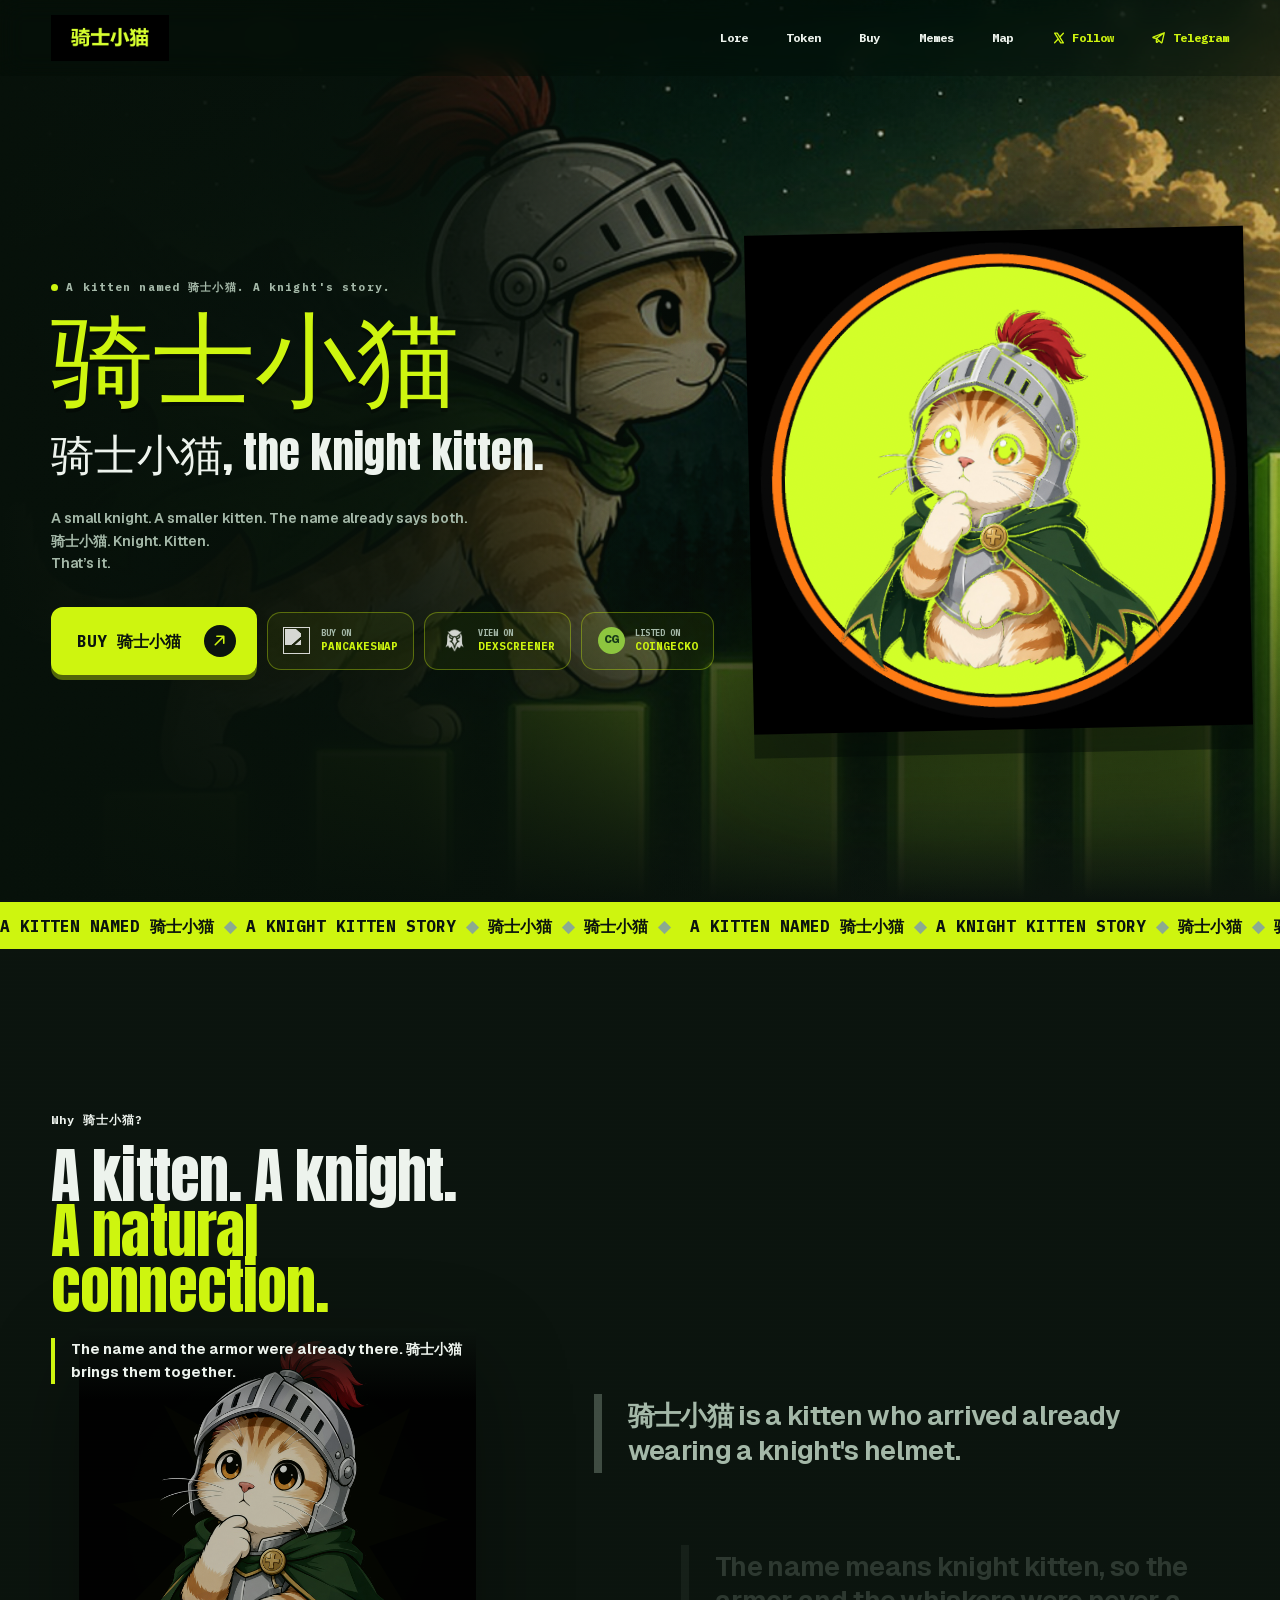
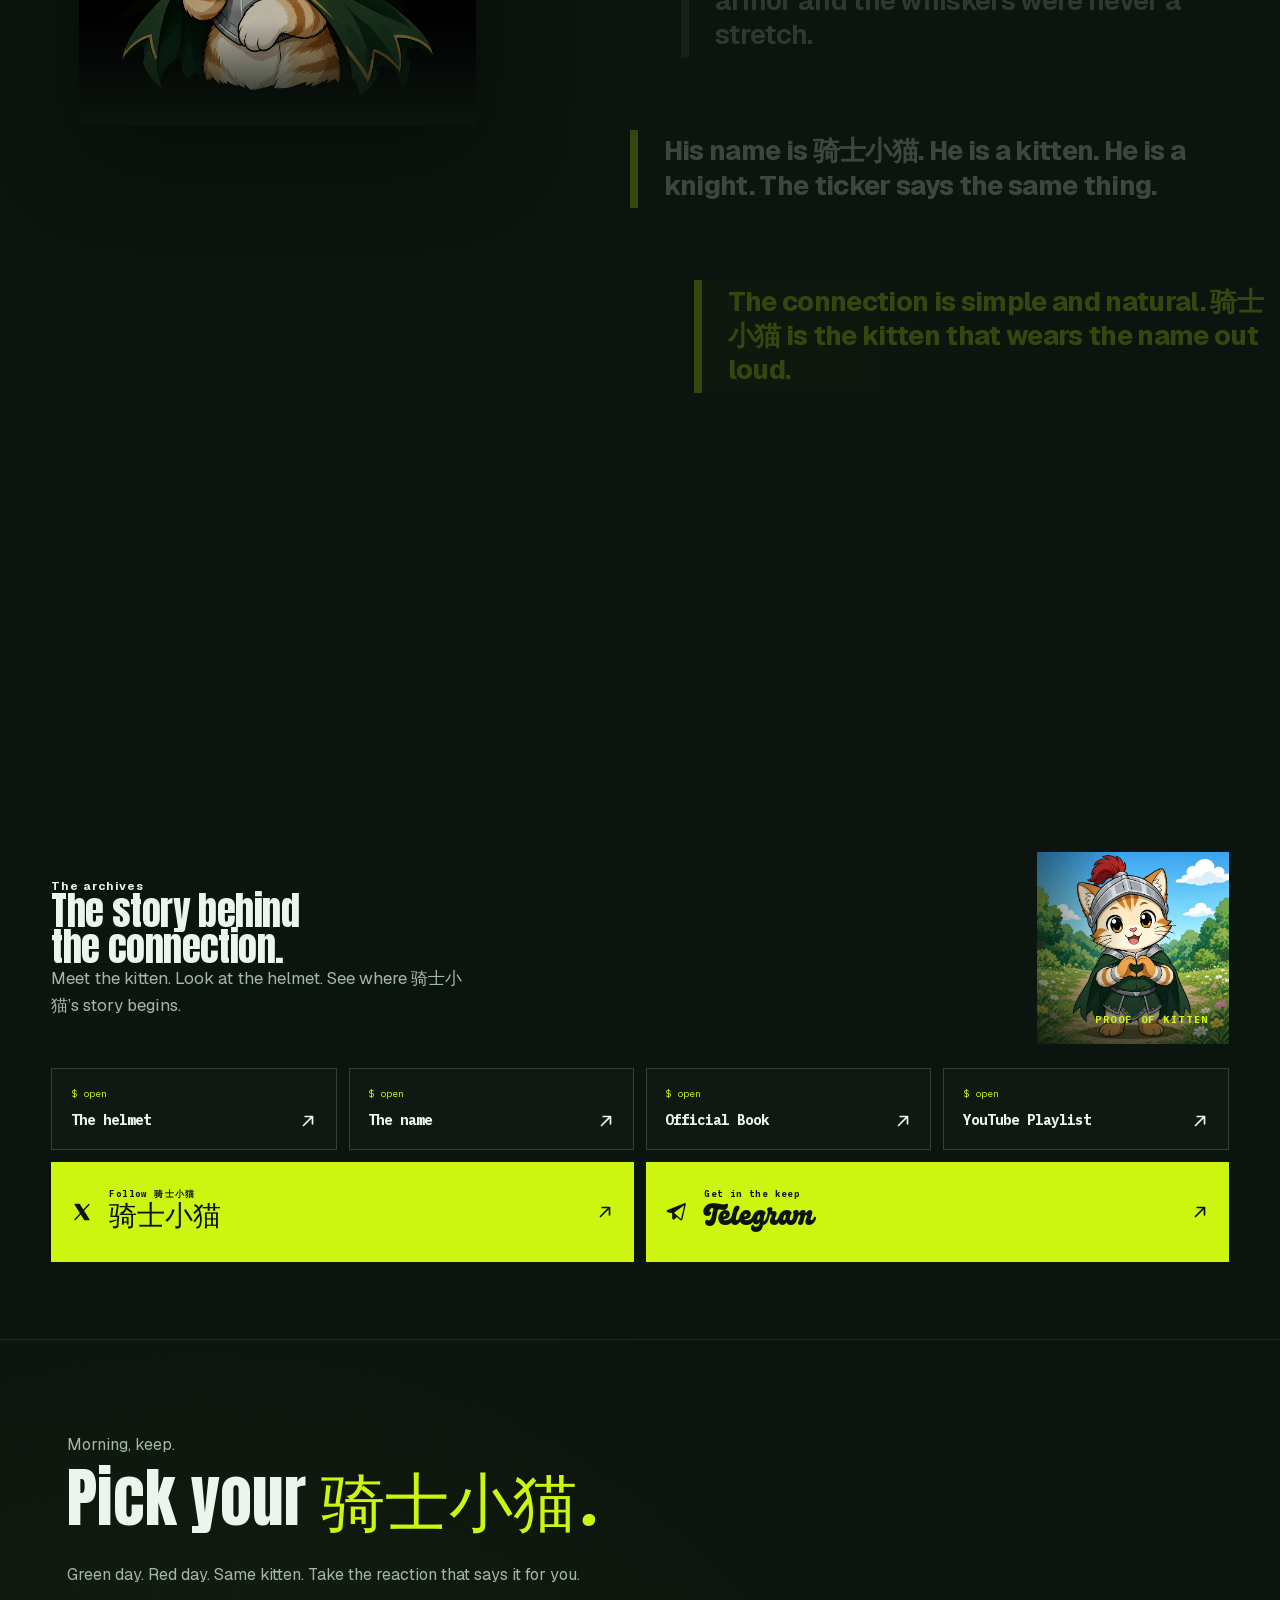
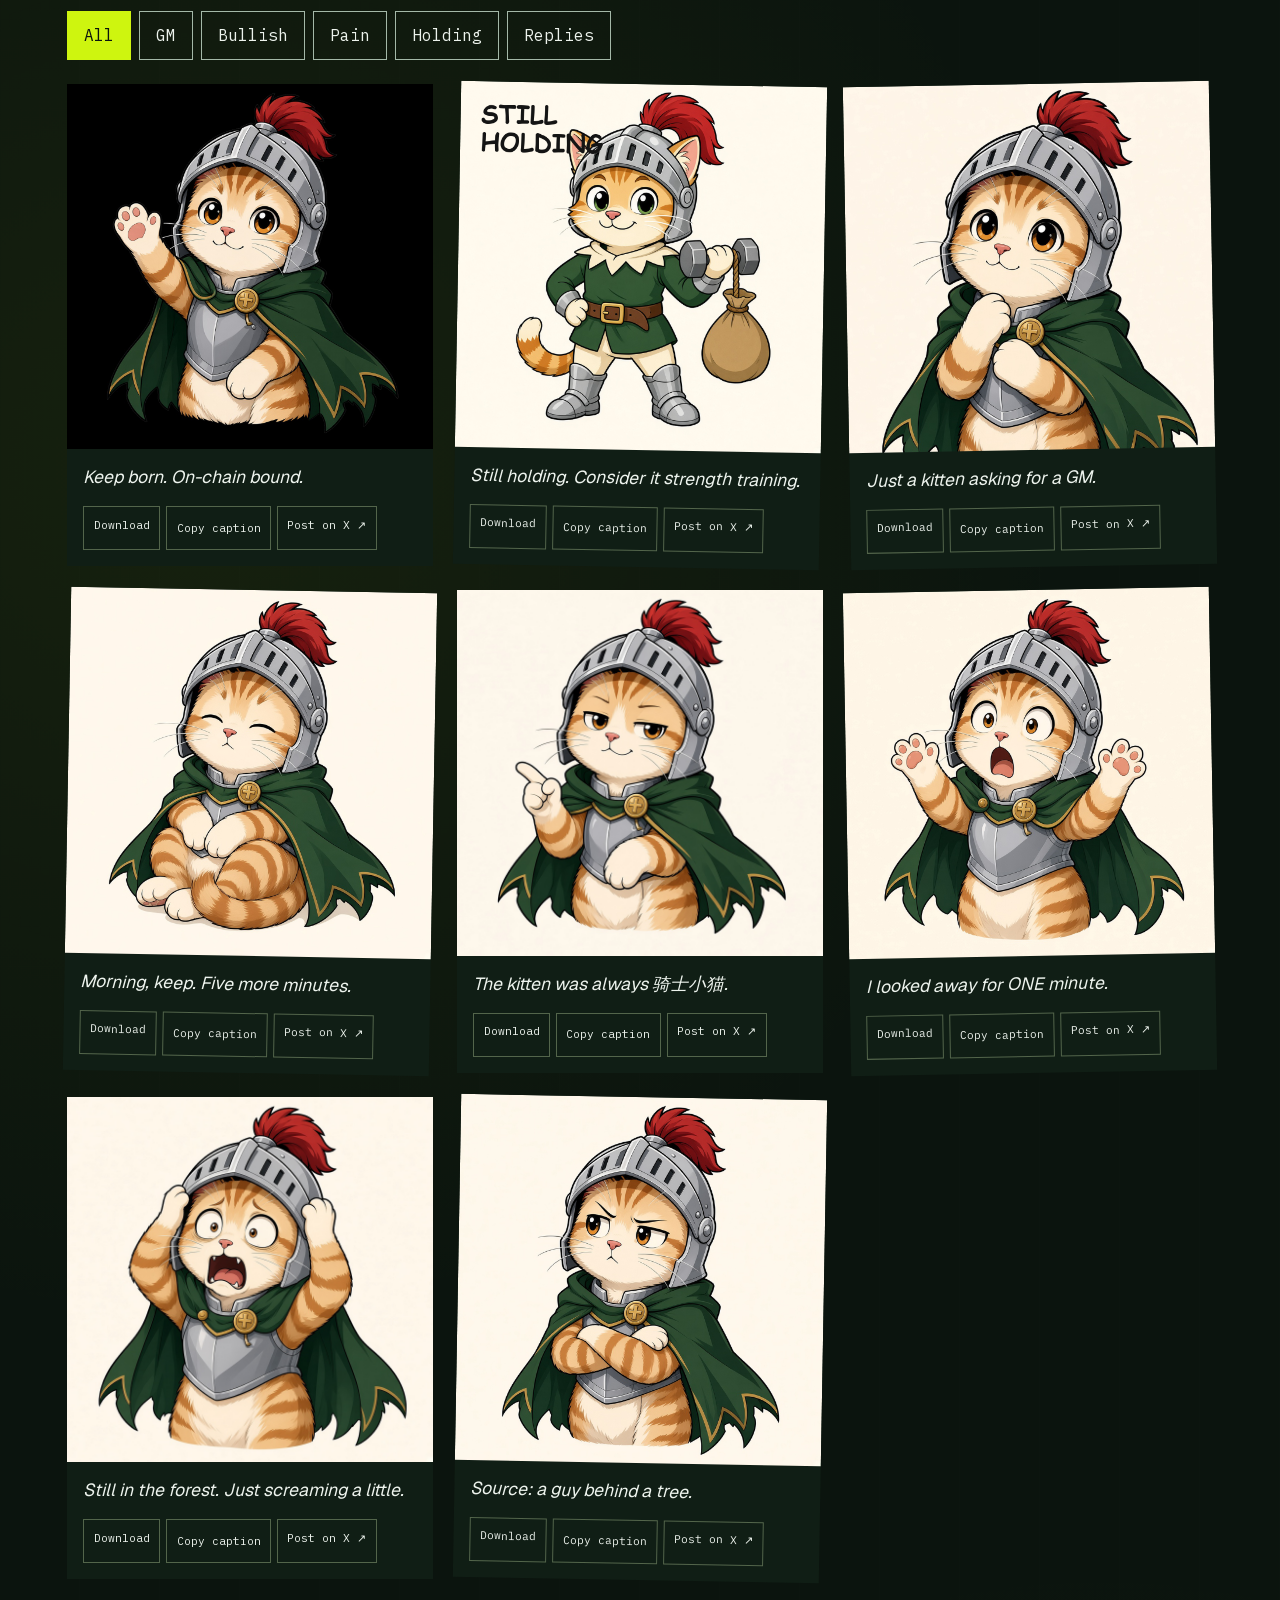
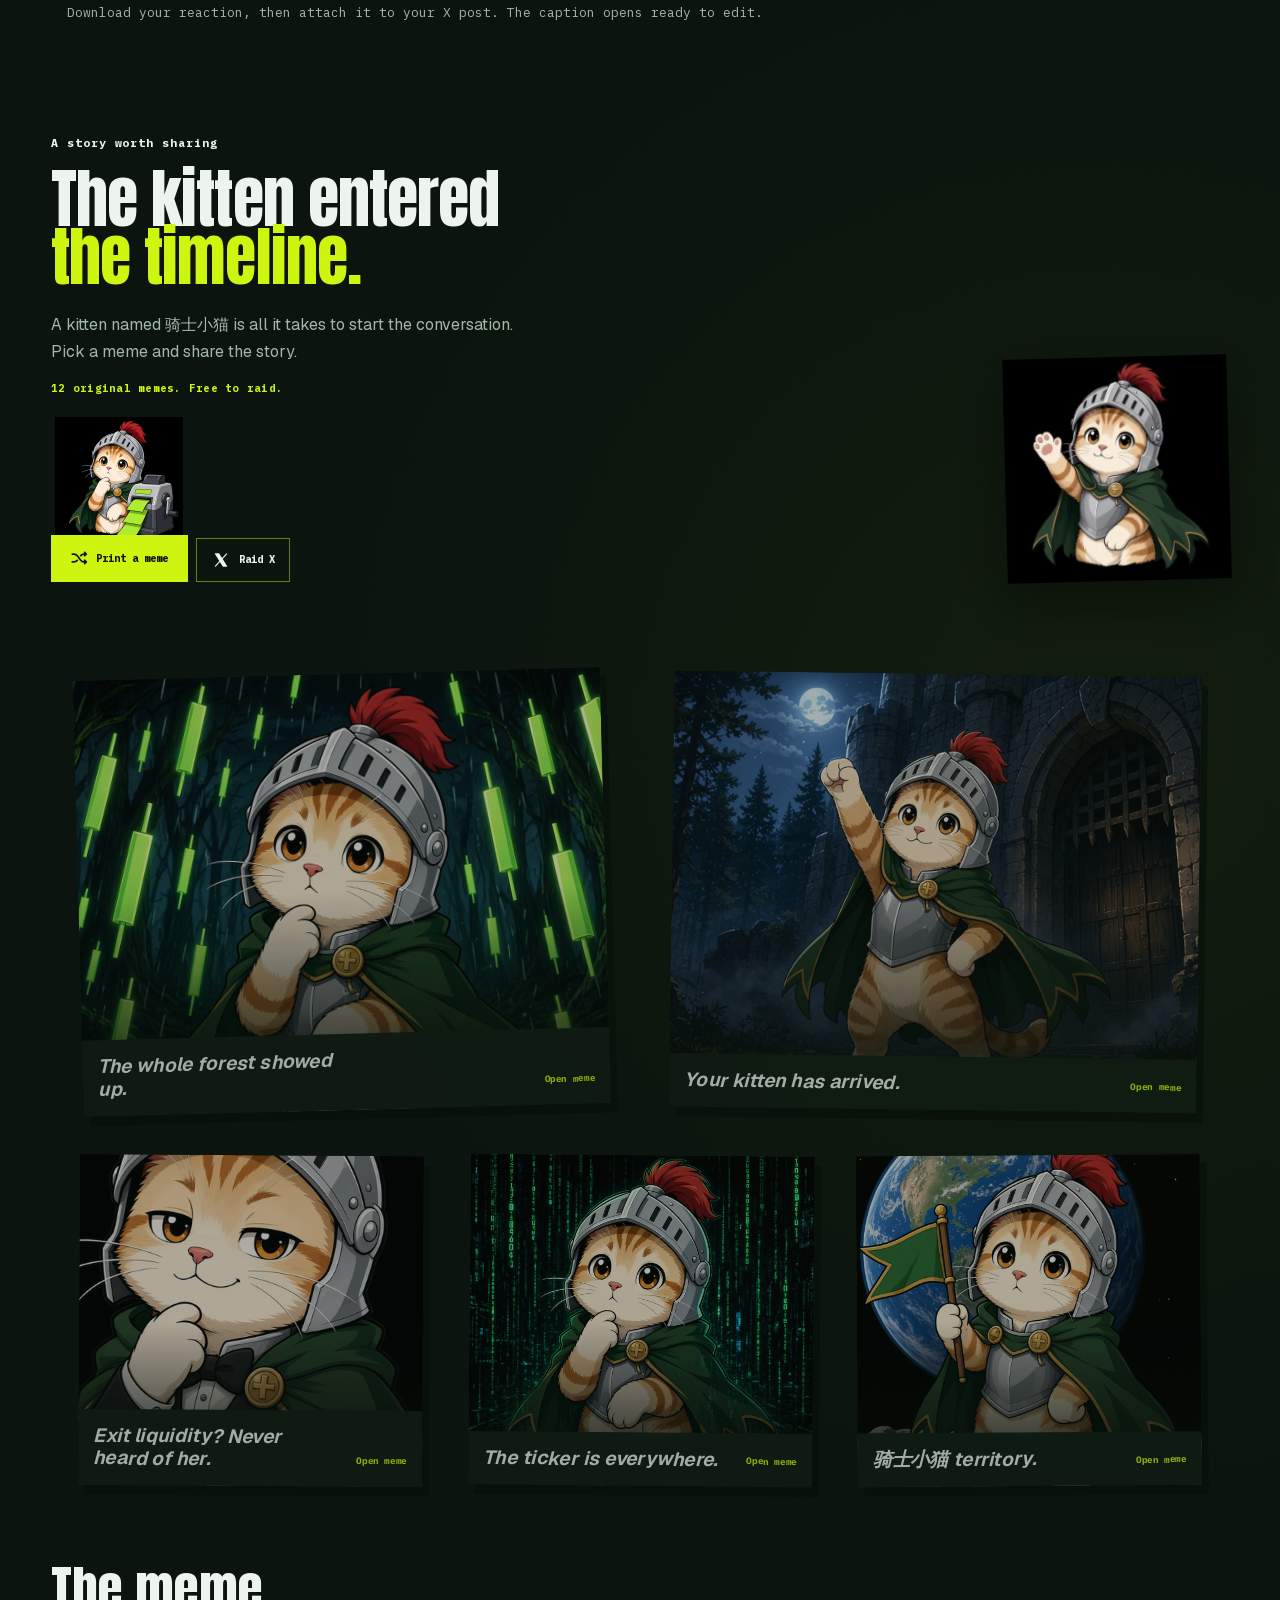
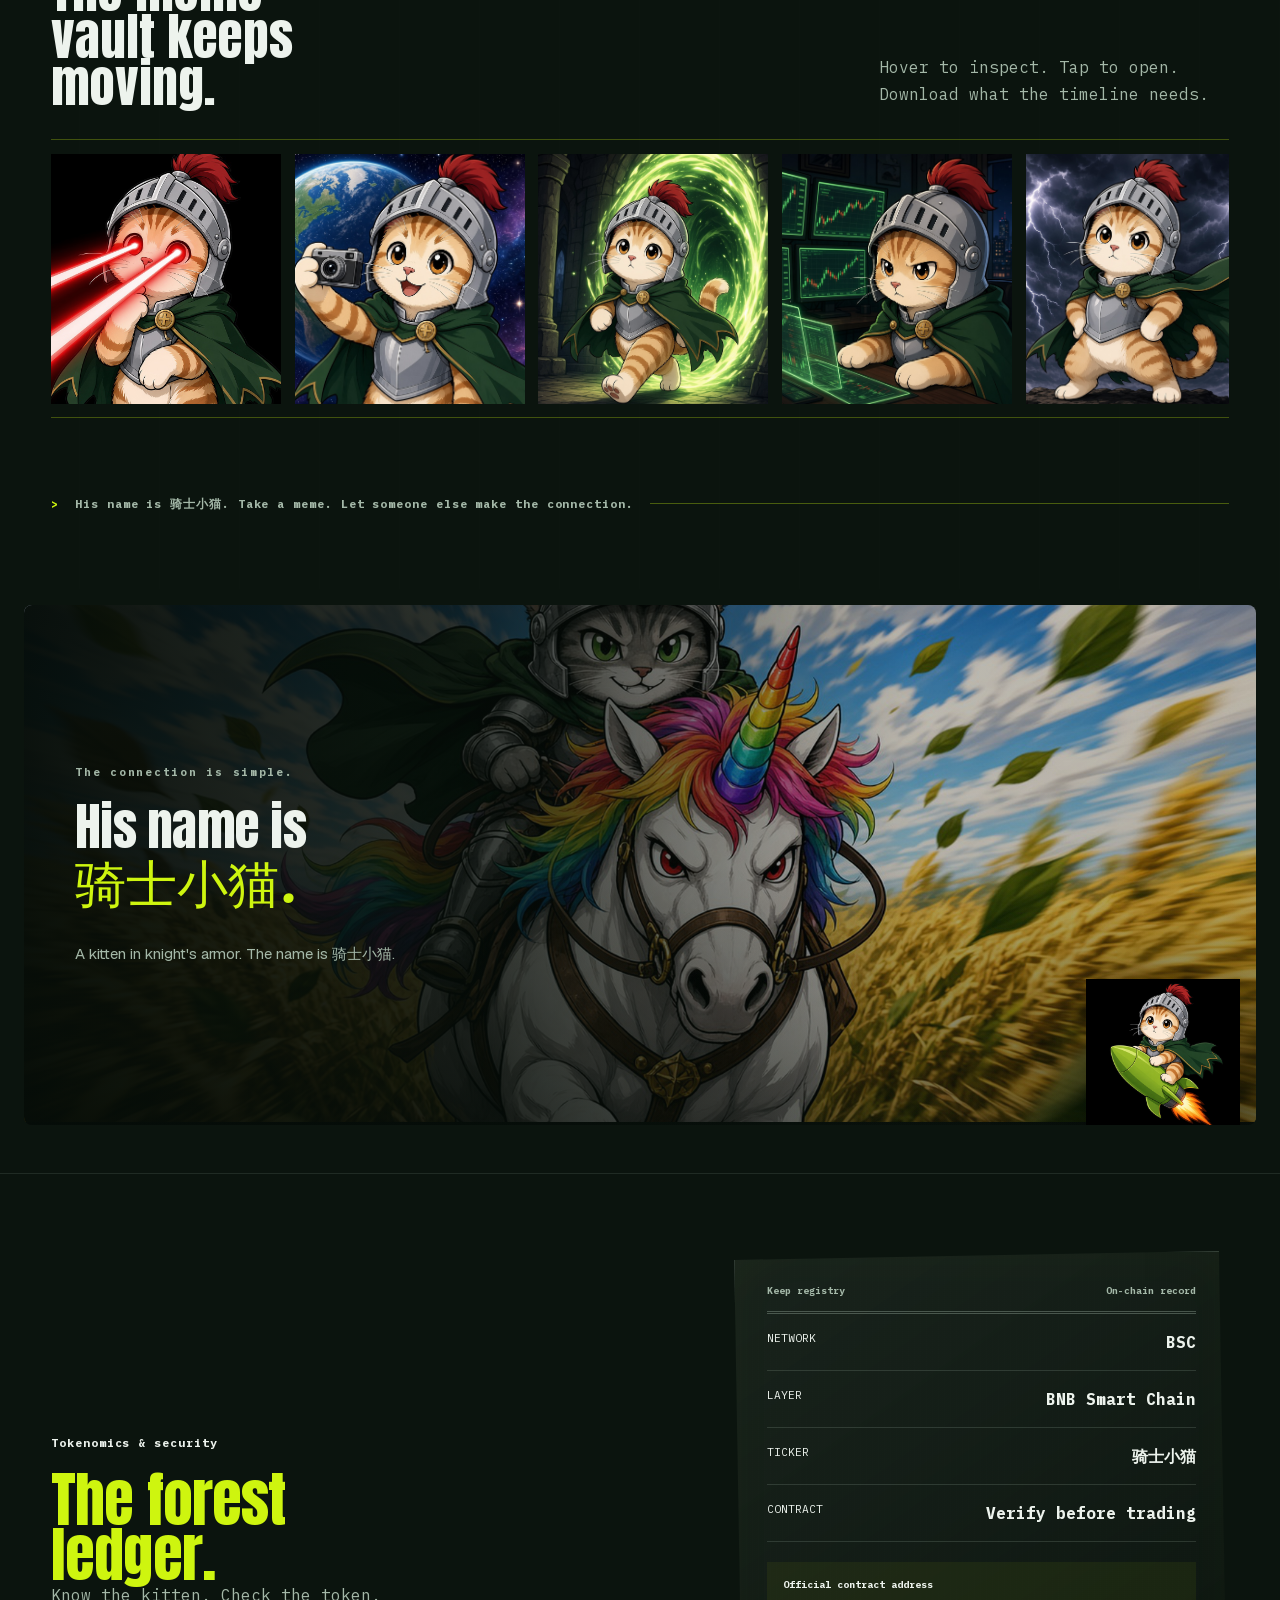
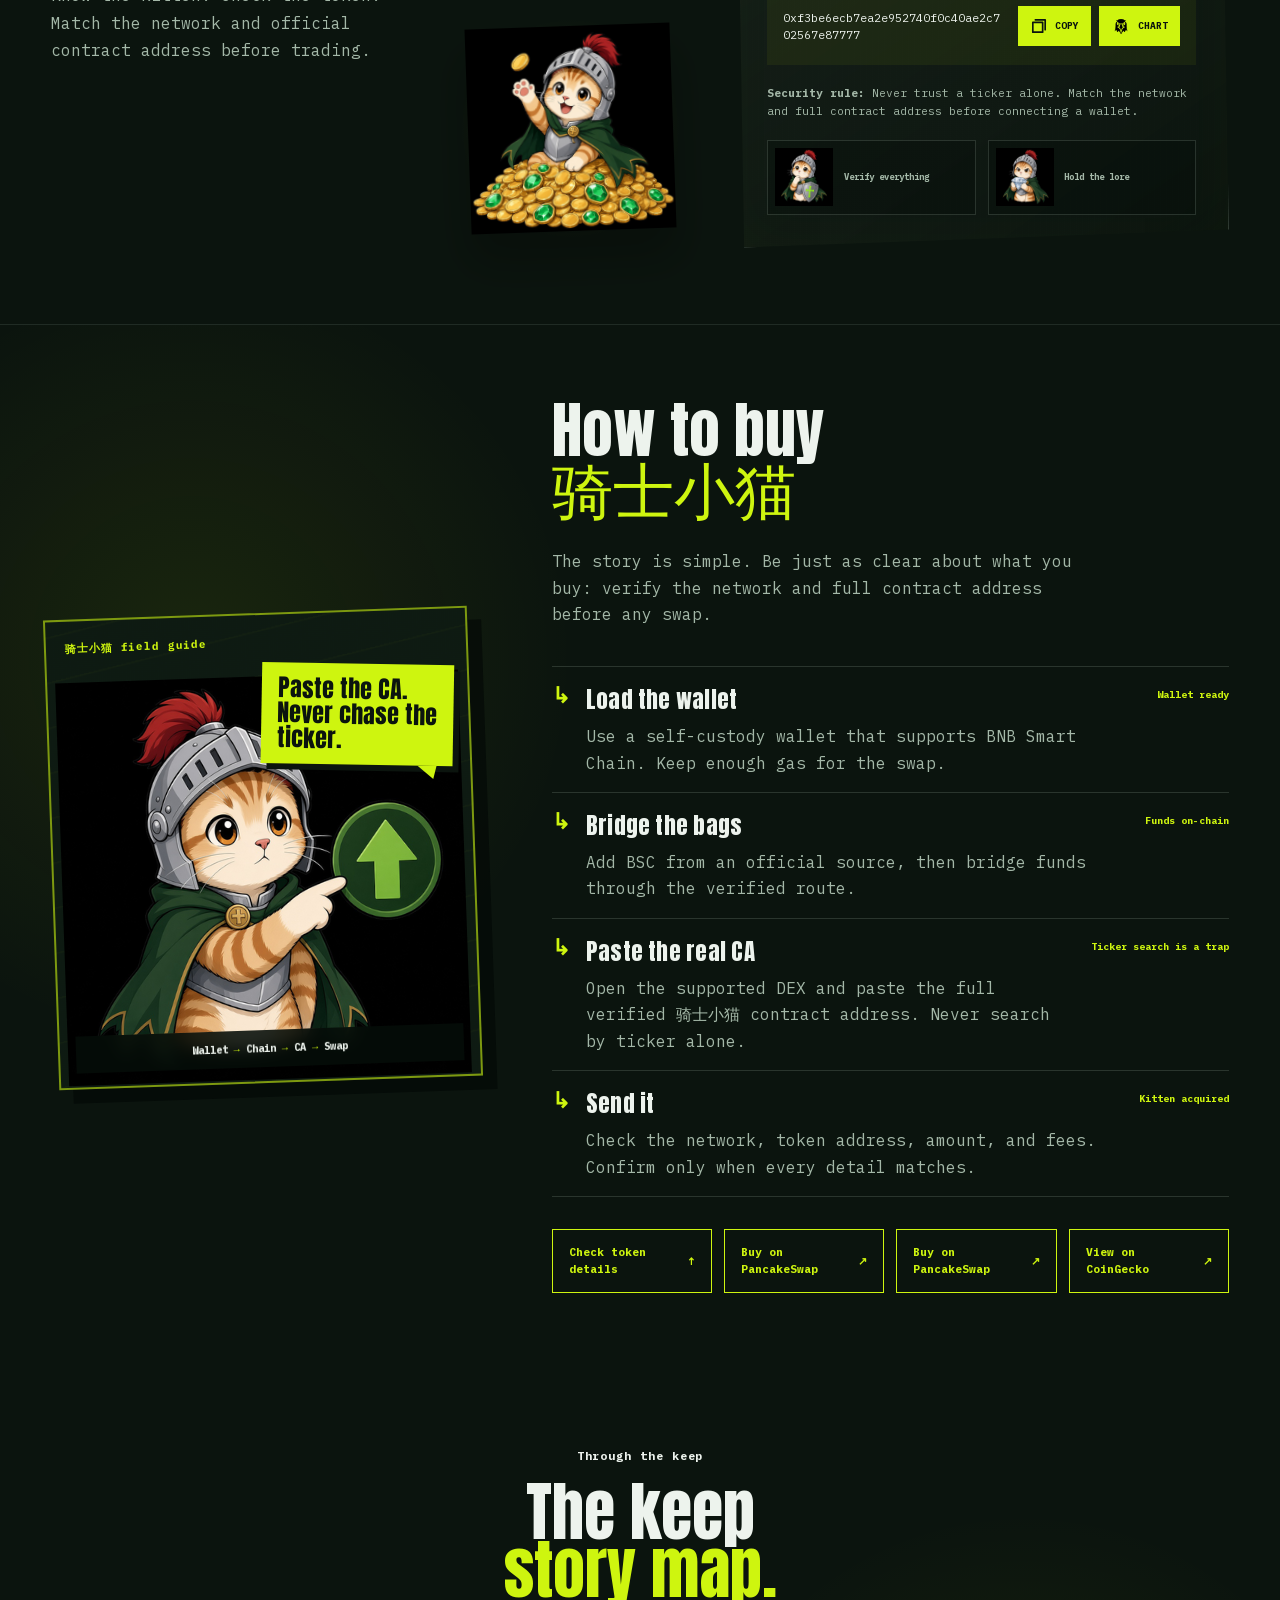
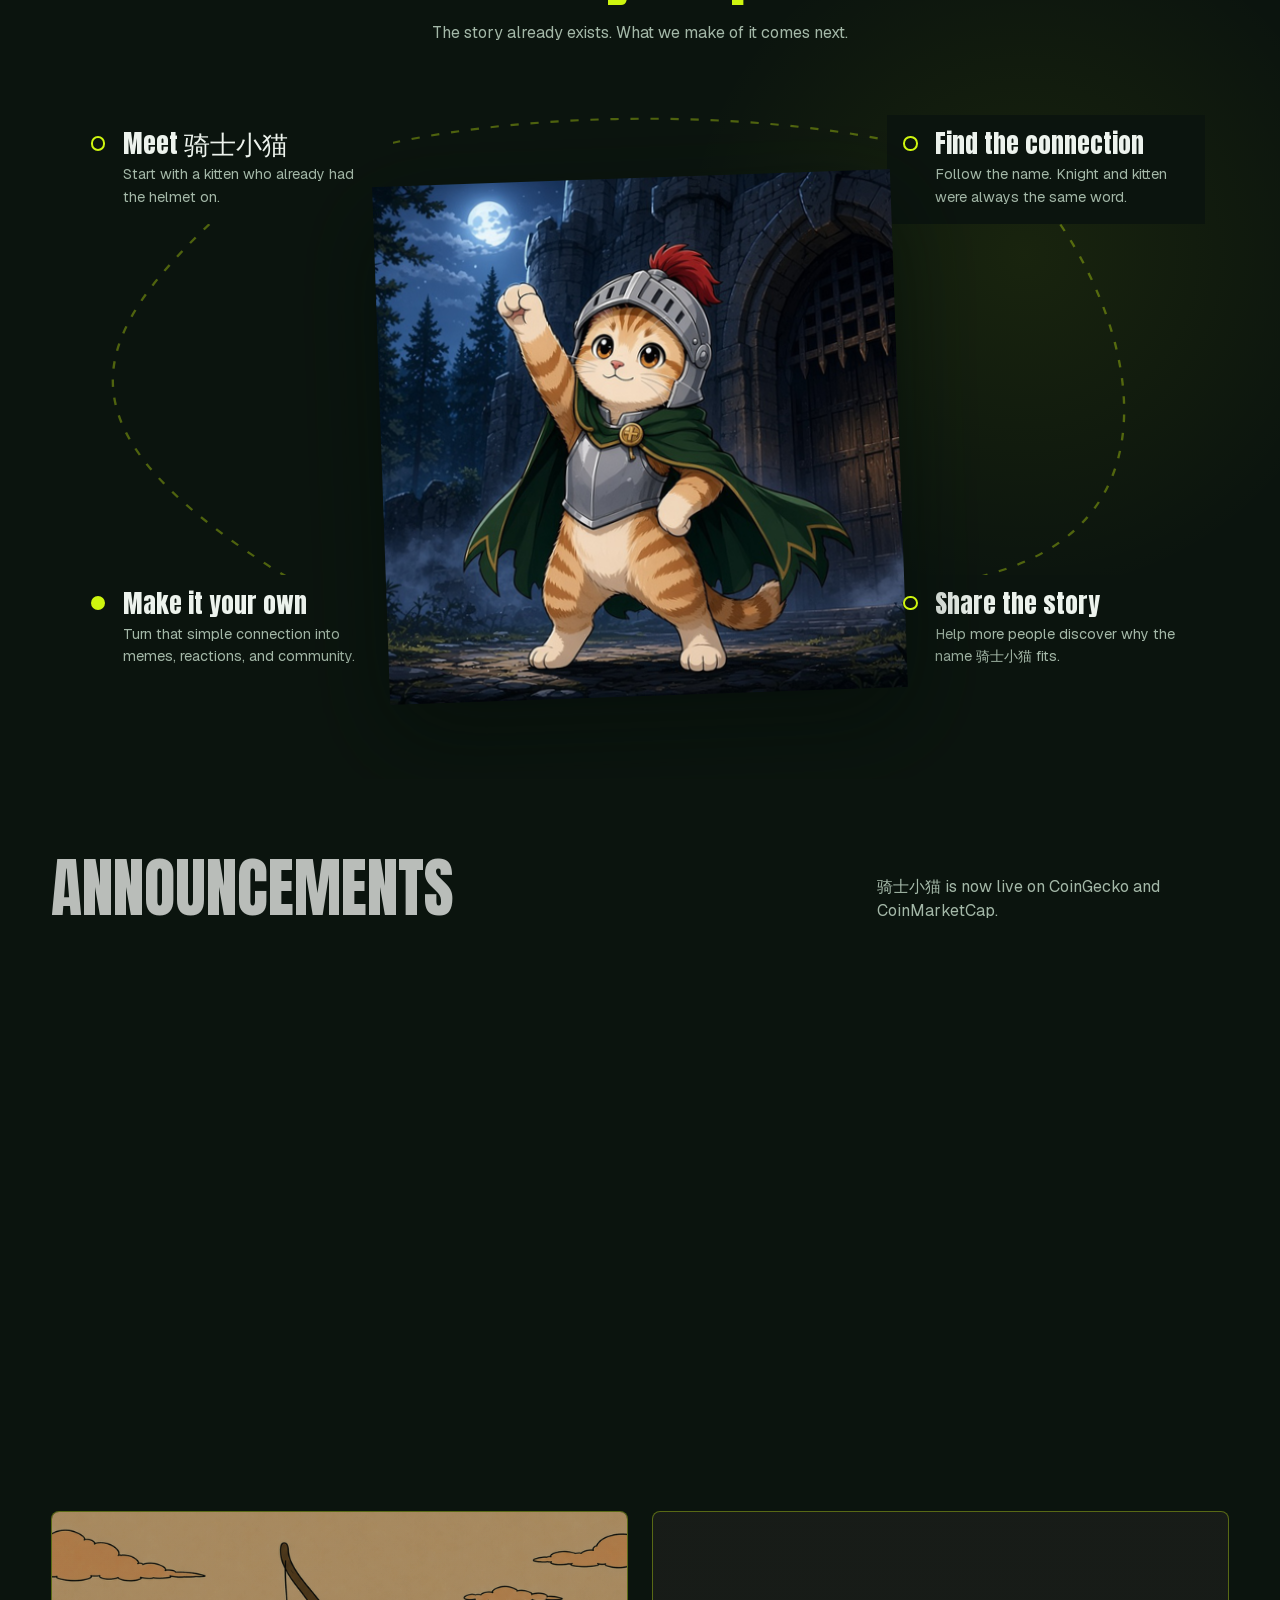
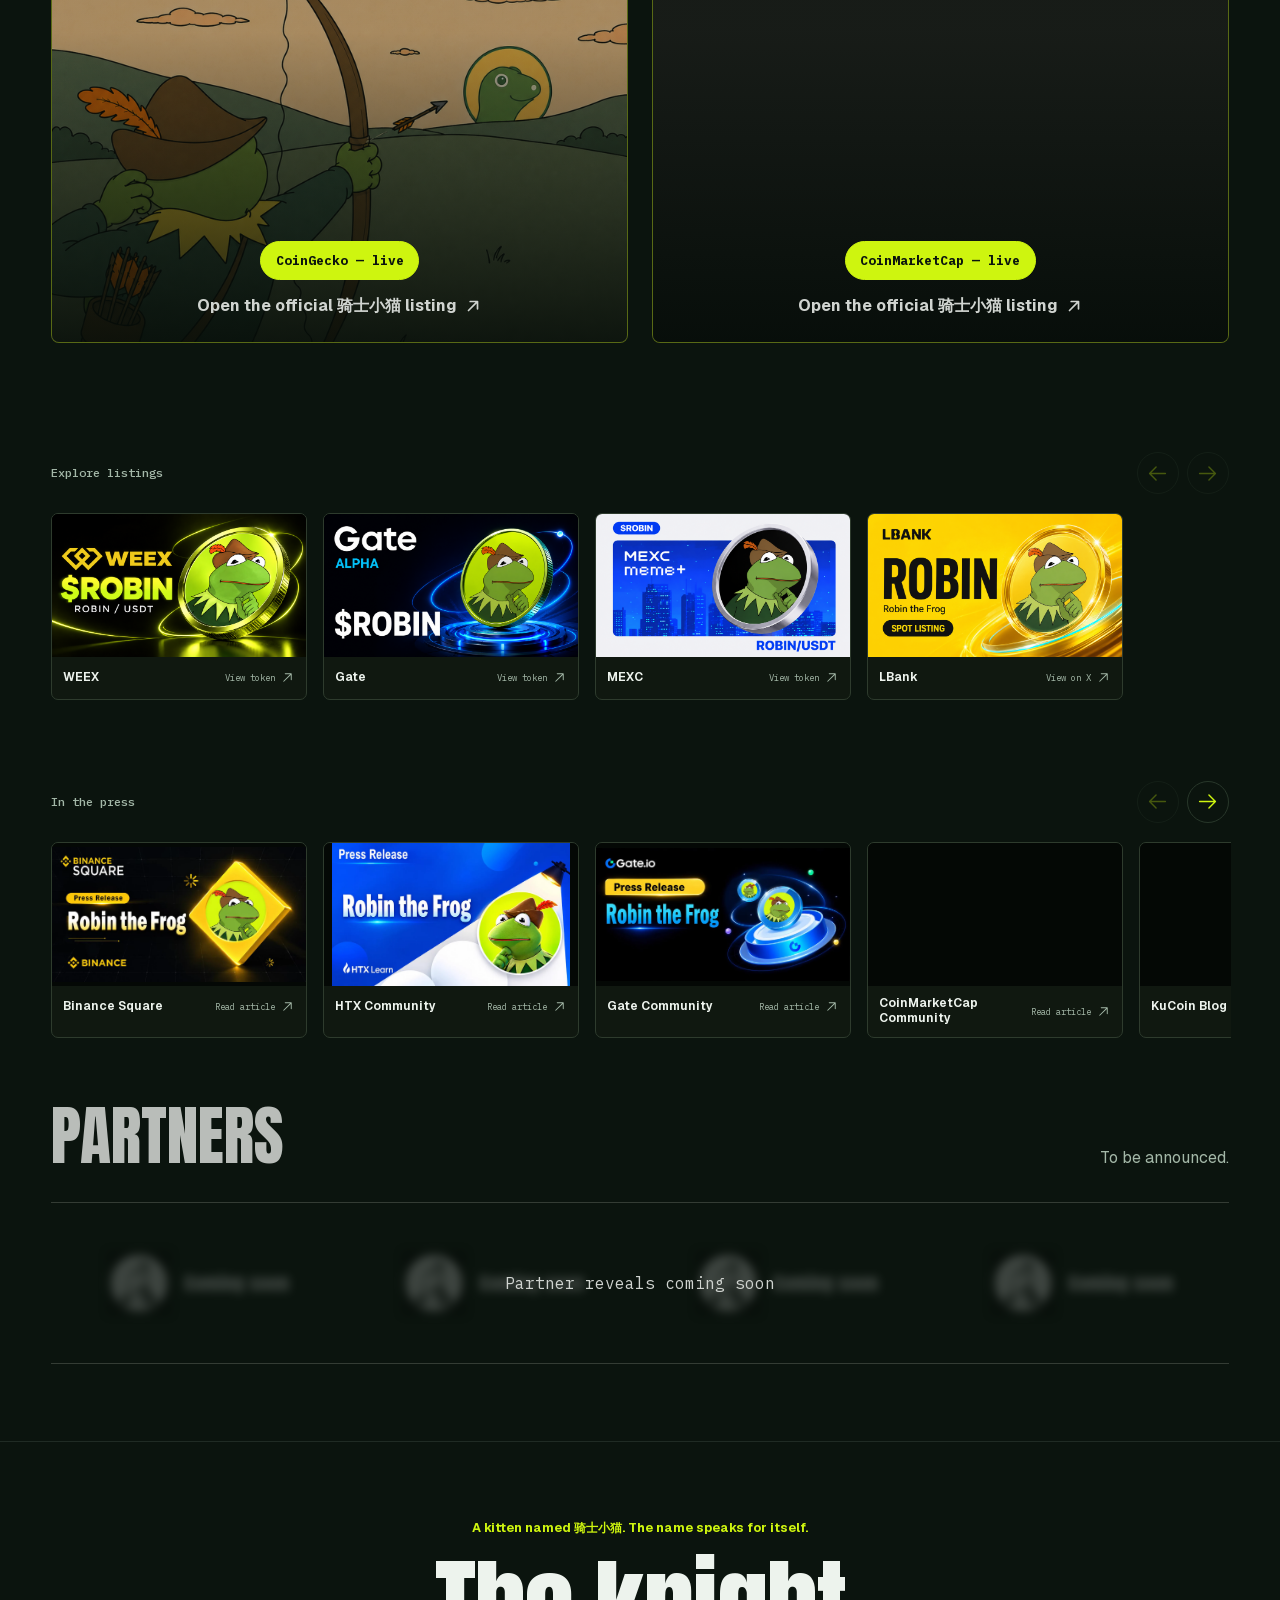
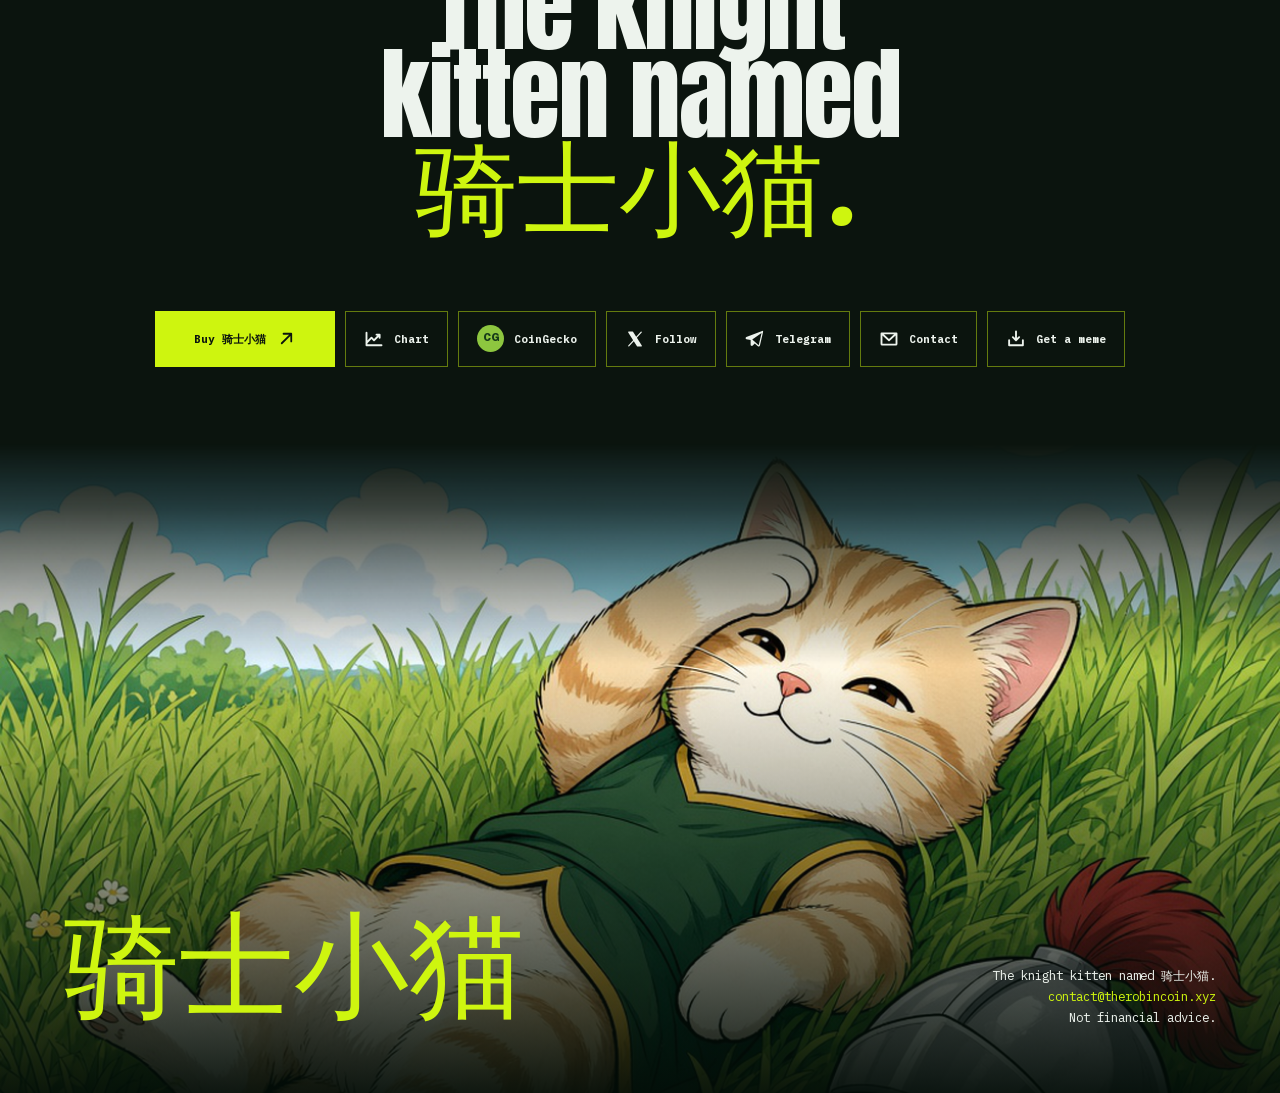
==== commit ed214c8c: "update" ====
--- a/index.html
+++ b/index.html
@@ -1 +1 @@
-<!DOCTYPE html><html lang="en" class="anton_dfb04e57-module___2sdTG__variable ibm_plex_mono_7a37a930-module__2koDDq__variable geist_9c6cb61b-module__8NX9hq__variable reika_51d60600-module__aZBMca__variable"><head><meta charSet="utf-8"/><meta name="viewport" content="width=device-width, initial-scale=1"/><link rel="preload" href="/_next/static/media/23b7a97ae3b5c134-s.p.226pwps5o-gq_.woff2" as="font" crossorigin="" type="font/woff2"/><link rel="preload" href="/_next/static/media/99e609270109b47d-s.p.40sczeszzbjw1.woff2" as="font" crossorigin="" type="font/woff2"/><link rel="preload" href="/_next/static/media/9e9f04e3c37952ab-s.p.0pan85mumqyf3.woff2" as="font" crossorigin="" type="font/woff2"/><link rel="preload" href="/_next/static/media/Reika_Regular-s.p.3ok-_biije2yb.otf" as="font" crossorigin="" type="font/otf"/><link rel="preload" href="/_next/static/media/a7e15459c1805da0-s.p.3y9b8znjr2455.woff2" as="font" crossorigin="" type="font/woff2"/><link rel="preload" href="/_next/static/media/caa3a2e1cccd8315-s.p.0wgildi0cnwt9.woff2" as="font" crossorigin="" type="font/woff2"/><link rel="preload" href="/_next/static/media/effe91970fc4db64-s.p.0oace-s_gkfks.woff2" as="font" crossorigin="" type="font/woff2"/><link rel="preload" as="image" href="/images/hero2.png"/><link rel="preload" as="image" href="/images/web/wordmark-rh.png"/><link rel="preload" as="image" href="/images/web/circle-rh.png"/><link rel="preload" as="image" href="https://upload.wikimedia.org/wikipedia/commons/e/e7/Uniswap_Logo.svg"/><link rel="stylesheet" href="/_next/static/chunks/3m10jh5x-u09l.css" data-precedence="next"/><link rel="stylesheet" href="/_next/static/chunks/3n2zojje3cz19.css" data-precedence="next"/><link rel="preload" as="script" fetchPriority="low" href="/_next/static/chunks/12aruqaur5huj.js"/><script src="/_next/static/chunks/3rx7jmld6eggj.js" async=""></script><script src="/_next/static/chunks/1j_9b-l0n6u-t.js" async=""></script><script src="/_next/static/chunks/turbopack-22ngjldyd10bn.js" async=""></script><script src="/_next/static/chunks/0h2qsuyze9ds1.js" async=""></script><script src="/_next/static/chunks/05h26ae745-bn.js" async=""></script><title>骑士小猫 — The Knight Kitten</title><meta name="description" content="骑士小猫 is a kitten in a knight's helmet. The name and the ticker are the same word."/><meta name="keywords" content="骑士小猫,knight kitten,meme coin,Arbitrum L2"/><link rel="canonical" href="https://therobincoin.xyz"/><meta property="og:title" content="骑士小猫 — The Knight Kitten"/><meta property="og:description" content="A kitten in armor. The name is 骑士小猫, and the ticker is 骑士小猫."/><meta property="og:url" content="https://therobincoin.xyz"/><meta property="og:site_name" content="骑士小猫"/><meta property="og:image" content="https://therobincoin.xyz/images/brand/robin-flames-rh.png"/><meta property="og:image:width" content="1500"/><meta property="og:image:height" content="500"/><meta property="og:image:alt" content="骑士小猫 walks green candlesticks toward the moon"/><meta property="og:type" content="website"/><meta name="twitter:card" content="summary_large_image"/><meta name="twitter:title" content="骑士小猫 — The Knight Kitten"/><meta name="twitter:description" content="A kitten in armor. The name is 骑士小猫, and the ticker is 骑士小猫."/><meta name="twitter:image" content="https://therobincoin.xyz/images/brand/robin-flames-rh.png"/><meta name="twitter:image:alt" content="骑士小猫 walks green candlesticks toward the moon"/><meta name="twitter:image:width" content="1500"/><meta name="twitter:image:height" content="500"/><link rel="icon" href="/images/web/circle-rh.png"/><meta name="next-size-adjust" content=""/><script src="/_next/static/chunks/0cz1d0mv5g_q7.js" noModule=""></script></head><body><div hidden=""><!--$--><!--/$--></div><a class="skip-link" href="#main-content">Skip to content</a><main id="main-content" class="page-shell"><section class="hero hero-alpha" id="top"><div class="hero-background" style="transform:scale(1.04)"><img alt="骑士小猫 strides upward across green candlesticks toward the moon." decoding="async" data-nimg="fill" class="object-cover" style="position:absolute;height:100%;width:100%;left:0;top:0;right:0;bottom:0;color:transparent" src="/images/hero2.png"/></div><div class="hero-scrim"></div><header class="site-nav"><a href="#top" class="wordmark" aria-label="骑士小猫 home"><img alt="骑士小猫" width="154" height="61" decoding="async" data-nimg="1" style="color:transparent" src="/images/web/wordmark-rh.png"/></a><nav class="desktop-nav" aria-label="Primary navigation"><a href="#lore">Lore</a><a href="#tokenomics">Token</a><a href="#buy">Buy</a><a href="#memes">Memes</a><a href="#roadmap">Map</a><a href="https://x.com/knightketten" target="_blank" rel="noreferrer" class="nav-social" aria-label="Follow 骑士小猫 on X"><svg xmlns="http://www.w3.org/2000/svg" width="14" height="14" fill="currentColor" viewBox="0 0 256 256" aria-hidden="true"><path d="M218.12,209.56l-61-95.8,59.72-65.69a12,12,0,0,0-17.76-16.14L143.81,92.77,106.12,33.56A12,12,0,0,0,96,28H48A12,12,0,0,0,37.88,46.44l61,95.8L39.12,207.93a12,12,0,1,0,17.76,16.14l55.31-60.84,37.69,59.21A12,12,0,0,0,160,228h48a12,12,0,0,0,10.12-18.44ZM166.59,204,69.86,52H89.41l96.73,152Z"></path></svg><span>Follow</span></a><a href="https://t.me/robincoinrh" target="_blank" rel="noreferrer" class="nav-social" aria-label="Join 骑士小猫 on Telegram"><svg xmlns="http://www.w3.org/2000/svg" width="14" height="14" fill="currentColor" viewBox="0 0 256 256" aria-hidden="true"><path d="M231.49,23.16a13,13,0,0,0-13.23-2.26L15.6,100.21a18.22,18.22,0,0,0,3.12,34.86L68,144.74V200a20,20,0,0,0,34.4,13.88l22.67-23.51L162.35,223a20,20,0,0,0,32.7-10.54L235.67,35.91A13,13,0,0,0,231.49,23.16ZM139.41,77.52,77.22,122.09l-34.43-6.75ZM92,190.06V161.35l15,13.15Zm81.16,10.52L99.28,135.81,205.59,59.63Z"></path></svg><span>Telegram</span></a></nav><button type="button" class="mobile-nav-toggle" aria-expanded="false" aria-controls="mobile-navigation" aria-label="Open navigation"><svg xmlns="http://www.w3.org/2000/svg" width="24" height="24" fill="currentColor" viewBox="0 0 256 256" aria-hidden="true"><path d="M228,128a12,12,0,0,1-12,12H40a12,12,0,0,1,0-24H216A12,12,0,0,1,228,128ZM40,76H216a12,12,0,0,0,0-24H40a12,12,0,0,0,0,24ZM216,180H40a12,12,0,0,0,0,24H216a12,12,0,0,0,0-24Z"></path></svg></button></header><div class="hero-mark-panel" aria-hidden="true" style="opacity:0;transform:translateY(32px) scale(0.86)"><div class="hero-mark"><img alt="" width="1500" height="1500" decoding="async" data-nimg="1" style="color:transparent" src="/images/web/circle-rh.png"/></div></div><div class="hero-copy"><p class="hero-kicker" style="opacity:0"><span class="hero-kicker-dot" aria-hidden="true"></span>A kitten named 骑士小猫. A knight's story.</p><h1 class="hero-statement HeroIdentity-module__1_9TWq__identity" style="opacity:0;transform:translateY(24px)"><span class="hero-answer"><b class="hero-highlight">骑士小猫</b><b class="brand-word brand-word-lg">骑士小猫, the knight kitten.</b></span></h1><p class="hero-refrain" style="opacity:0">A small knight. A smaller kitten. The name already says both.<br/>骑士小猫. Knight. Kitten.<br/>That’s it.</p><div class="hero-actions" style="opacity:0;transform:scale(0.97)"><a href="https://pancakeswap.finance/swap?outputCurrency=0xf3be6ecb7ea2e952740f0c40ae2c702567e87777" class="buy-button" tabindex="0">Buy 骑士小猫 <span aria-hidden="true"><svg xmlns="http://www.w3.org/2000/svg" width="17" height="17" fill="currentColor" viewBox="0 0 256 256"><path d="M204,64V168a12,12,0,0,1-24,0V93L72.49,200.49a12,12,0,0,1-17-17L163,76H88a12,12,0,0,1,0-24H192A12,12,0,0,1,204,64Z"></path></svg></span></a><a class="platform-action" href="https://pancakeswap.finance/swap?outputCurrency=0xf3be6ecb7ea2e952740f0c40ae2c702567e87777" target="_blank" rel="noreferrer"><span class="platform-action-logo" aria-hidden="true"><img src="https://upload.wikimedia.org/wikipedia/commons/e/e7/Uniswap_Logo.svg" alt=""/></span><span class="platform-action-copy"><small>Buy on</small><b>PancakeSwap</b></span></a><a class="platform-action" href="https://dexscreener.com/bsc/0xf3be6ecb7ea2e952740f0c40ae2c702567e87777" target="_blank" rel="noreferrer"><span class="platform-action-logo" aria-hidden="true"><img alt="" loading="lazy" width="52" height="52" decoding="async" data-nimg="1" style="color:transparent" src="/images/brand/dex-black-logo.webp"/></span><span class="platform-action-copy"><small>View on</small><b>DEXScreener</b></span></a><a class="platform-action" href="https://www.coingecko.com/en/coins/robin-the-frog" target="_blank" rel="noreferrer"><span class="platform-action-logo" aria-hidden="true"><b class="coingecko-mark">CG</b></span><span class="platform-action-copy"><small>Listed on</small><b>CoinGecko</b></span></a></div></div></section><div class="ticker" aria-label="骑士小猫 community message"><div class="ticker-track" aria-hidden="true"><span>A KITTEN NAMED 骑士小猫 <b>◆</b> A KNIGHT KITTEN STORY <b>◆</b> 骑士小猫 <b>◆</b> 骑士小猫 <b>◆</b></span><span>A KITTEN NAMED 骑士小猫 <b>◆</b> A KNIGHT KITTEN STORY <b>◆</b> 骑士小猫 <b>◆</b> 骑士小猫 <b>◆</b></span><span>A KITTEN NAMED 骑士小猫 <b>◆</b> A KNIGHT KITTEN STORY <b>◆</b> 骑士小猫 <b>◆</b> 骑士小猫 <b>◆</b></span><span>A KITTEN NAMED 骑士小猫 <b>◆</b> A KNIGHT KITTEN STORY <b>◆</b> 骑士小猫 <b>◆</b> 骑士小猫 <b>◆</b></span><span>A KITTEN NAMED 骑士小猫 <b>◆</b> A KNIGHT KITTEN STORY <b>◆</b> 骑士小猫 <b>◆</b> 骑士小猫 <b>◆</b></span><span>A KITTEN NAMED 骑士小猫 <b>◆</b> A KNIGHT KITTEN STORY <b>◆</b> 骑士小猫 <b>◆</b> 骑士小猫 <b>◆</b></span></div></div><section class="lore section-pad" id="lore"><div class="lore-anchor"><div class="lore-heading"><p class="eyebrow">Why 骑士小猫?</p><h2>A kitten. A knight.<br/><span>A natural connection.</span></h2><p class="lore-position">The name and the armor were already there. 骑士小猫 brings them together.</p></div><div class="lore-portrait"><span class="portrait-burst" aria-hidden="true"></span><img alt="骑士小猫, an orange kitten in a silver knight helmet." loading="lazy" width="900" height="900" decoding="async" data-nimg="1" style="color:transparent" src="/images/robin-head.png"/></div></div><div class="lore-script"><article class="script-line script-line-1"><p>骑士小猫 is a kitten who arrived already wearing a knight's helmet.</p></article><article class="script-line script-line-2"><p>The name means knight kitten, so the armor and the whiskers were never a stretch.</p></article><article class="script-line script-line-3"><p>His name is 骑士小猫. He is a kitten. He is a knight. The ticker says the same thing.</p></article><article class="script-line script-line-4"><p>The connection is simple and natural. 骑士小猫 is the kitten that wears the name out loud.</p></article></div></section><section class="archive-proof archive-compact" id="archives"><div class="archives-top section-pad"><div class="archive-copy"><p class="eyebrow">The archives</p><h2>The story behind<br/>the connection.</h2><p>Meet the kitten. Look at the helmet. See where 骑士小猫’s story begins.</p></div><div class="heart-frame"><img alt="骑士小猫 makes a heart shape with both paws." loading="lazy" width="900" height="900" decoding="async" data-nimg="1" style="color:transparent" src="/images/heart-hands.png"/><span>Proof of kitten</span></div><div class="receipts"><p class="receipts-title">The receipts</p><a href="https://muppets.disney.com" target="_blank" rel="noreferrer" style="opacity:0;transform:translateX(-30px)"><code aria-hidden="true">$ open</code><strong>The helmet</strong><svg xmlns="http://www.w3.org/2000/svg" width="18" height="18" fill="currentColor" viewBox="0 0 256 256" aria-hidden="true"><path d="M204,64V168a12,12,0,0,1-24,0V93L72.49,200.49a12,12,0,0,1-17-17L163,76H88a12,12,0,0,1,0-24H192A12,12,0,0,1,204,64Z"></path></svg></a><a href="https://muppet.fandom.com/wiki/Muppet_Robin_Hood" target="_blank" rel="noreferrer" style="opacity:0;transform:translateX(-30px)"><code aria-hidden="true">$ open</code><strong>The name</strong><svg xmlns="http://www.w3.org/2000/svg" width="18" height="18" fill="currentColor" viewBox="0 0 256 256" aria-hidden="true"><path d="M204,64V168a12,12,0,0,1-24,0V93L72.49,200.49a12,12,0,0,1-17-17L163,76H88a12,12,0,0,1,0-24H192A12,12,0,0,1,204,64Z"></path></svg></a><a href="https://www.publishersweekly.com/9781934506790" target="_blank" rel="noreferrer" style="opacity:0;transform:translateX(-30px)"><code aria-hidden="true">$ open</code><strong>Official Book</strong><svg xmlns="http://www.w3.org/2000/svg" width="18" height="18" fill="currentColor" viewBox="0 0 256 256" aria-hidden="true"><path d="M204,64V168a12,12,0,0,1-24,0V93L72.49,200.49a12,12,0,0,1-17-17L163,76H88a12,12,0,0,1,0-24H192A12,12,0,0,1,204,64Z"></path></svg></a><a href="https://www.youtube.com/playlist?list=PL6YD9f0nUO_AE2fkPIGx4U8kjuep4I1lR" target="_blank" rel="noreferrer" style="opacity:0;transform:translateX(-30px)"><code aria-hidden="true">$ open</code><strong>YouTube Playlist</strong><svg xmlns="http://www.w3.org/2000/svg" width="18" height="18" fill="currentColor" viewBox="0 0 256 256" aria-hidden="true"><path d="M204,64V168a12,12,0,0,1-24,0V93L72.49,200.49a12,12,0,0,1-17-17L163,76H88a12,12,0,0,1,0-24H192A12,12,0,0,1,204,64Z"></path></svg></a><a href="https://x.com/knightketten" target="_blank" rel="noreferrer" class="social-x" aria-label="Follow 骑士小猫 on X"><svg xmlns="http://www.w3.org/2000/svg" width="22" height="22" fill="currentColor" viewBox="0 0 256 256" aria-hidden="true"><path d="M215,219.85a8,8,0,0,1-7,4.15H160a8,8,0,0,1-6.75-3.71l-40.49-63.63L53.92,221.38a8,8,0,0,1-11.84-10.76l61.77-68L41.25,44.3A8,8,0,0,1,48,32H96a8,8,0,0,1,6.75,3.71l40.49,63.63,58.84-64.72a8,8,0,0,1,11.84,10.76l-61.77,67.95,62.6,98.38A8,8,0,0,1,215,219.85Z"></path></svg><span><small>Follow 骑士小猫</small><strong class="brand-word">骑士小猫</strong></span><svg xmlns="http://www.w3.org/2000/svg" width="18" height="18" fill="currentColor" viewBox="0 0 256 256" aria-hidden="true"><path d="M204,64V168a12,12,0,0,1-24,0V93L72.49,200.49a12,12,0,0,1-17-17L163,76H88a12,12,0,0,1,0-24H192A12,12,0,0,1,204,64Z"></path></svg></a><a href="https://t.me/robincoinrh" target="_blank" rel="noreferrer" class="social-x" aria-label="Join 骑士小猫 on Telegram"><svg xmlns="http://www.w3.org/2000/svg" width="22" height="22" fill="currentColor" viewBox="0 0 256 256" aria-hidden="true"><path d="M228.88,26.19a9,9,0,0,0-9.16-1.57L17.06,103.93a14.22,14.22,0,0,0,2.43,27.21L72,141.45V200a15.92,15.92,0,0,0,10,14.83,15.91,15.91,0,0,0,17.51-3.73l25.32-26.26L165,220a15.88,15.88,0,0,0,10.51,4,16.3,16.3,0,0,0,5-.79,15.85,15.85,0,0,0,10.67-11.63L231.77,35A9,9,0,0,0,228.88,26.19ZM175.53,208,92.85,135.5l119-85.29Z"></path></svg><span><small>Get in the keep</small><strong class="brand-word">Telegram</strong></span><svg xmlns="http://www.w3.org/2000/svg" width="18" height="18" fill="currentColor" viewBox="0 0 256 256" aria-hidden="true"><path d="M204,64V168a12,12,0,0,1-24,0V93L72.49,200.49a12,12,0,0,1-17-17L163,76H88a12,12,0,0,1,0-24H192A12,12,0,0,1,204,64Z"></path></svg></a></div></div></section><section class="meme-section section-pad" id="memes"><section class="Reactions-module__rB9KJa__reactions" aria-labelledby="reaction-title"><header><p>Morning, keep.</p><h2 id="reaction-title">Pick your <span class="brand-word">骑士小猫.</span></h2><p>Green day. Red day. Same kitten. Take the reaction that says it for you.</p></header><div class="Reactions-module__rB9KJa__filters" role="group" aria-label="Filter reactions"><button type="button" aria-pressed="true">All</button><button type="button" aria-pressed="false">GM</button><button type="button" aria-pressed="false">Bullish</button><button type="button" aria-pressed="false">Pain</button><button type="button" aria-pressed="false">Holding</button><button type="button" aria-pressed="false">Replies</button></div><p class="Reactions-module__rB9KJa__status" role="status"></p><div class="Reactions-module__rB9KJa__grid"><article><img alt="骑士小猫 resting a paw on its chin with a knowing look" loading="lazy" width="600" height="600" decoding="async" data-nimg="1" style="color:transparent" src="/images/moods/pepe-robin.png"/><h3>Keep born. On-chain bound.</h3><div class="Reactions-module__rB9KJa__actions"><a href="/images/moods/pepe-robin.png" download="">Download</a><button type="button">Copy caption</button><a href="https://x.com/intent/post?text=Keep%20born.%20On-chain%20bound.%20%E9%AA%91%E5%A3%AB%E5%B0%8F%E7%8C%AB" target="_blank" rel="noreferrer">Post on X ↗</a></div></article><article><img alt="骑士小猫 lifting a dumbbell with a coin sack hanging from it" loading="lazy" width="600" height="600" decoding="async" data-nimg="1" style="color:transparent" src="/images/moods/still-holding.png"/><h3>Still holding. Consider it strength training.</h3><div class="Reactions-module__rB9KJa__actions"><a href="/images/moods/still-holding.png" download="">Download</a><button type="button">Copy caption</button><a href="https://x.com/intent/post?text=Still%20holding.%20Consider%20it%20strength%20training.%20%E9%AA%91%E5%A3%AB%E5%B0%8F%E7%8C%AB" target="_blank" rel="noreferrer">Post on X ↗</a></div></article><article><img alt="骑士小猫 looking up with big pleading eyes" loading="lazy" width="600" height="600" decoding="async" data-nimg="1" style="color:transparent" src="/images/moods/tender-eyes.png"/><h3>Just a kitten asking for a GM.</h3><div class="Reactions-module__rB9KJa__actions"><a href="/images/moods/tender-eyes.png" download="">Download</a><button type="button">Copy caption</button><a href="https://x.com/intent/post?text=Just%20a%20kitten%20asking%20for%20a%20GM.%20%E9%AA%91%E5%A3%AB%E5%B0%8F%E7%8C%AB" target="_blank" rel="noreferrer">Post on X ↗</a></div></article><article><img alt="骑士小猫 asleep under the helmet" loading="lazy" width="600" height="600" decoding="async" data-nimg="1" style="color:transparent" src="/images/moods/sleep.png"/><h3>Morning, keep. Five more minutes.</h3><div class="Reactions-module__rB9KJa__actions"><a href="/images/moods/sleep.png" download="">Download</a><button type="button">Copy caption</button><a href="https://x.com/intent/post?text=Morning%2C%20keep.%20Five%20more%20minutes.%20%E9%AA%91%E5%A3%AB%E5%B0%8F%E7%8C%AB" target="_blank" rel="noreferrer">Post on X ↗</a></div></article><article><img alt="骑士小猫 with a knowing smile" loading="lazy" width="600" height="600" decoding="async" data-nimg="1" style="color:transparent" src="/images/moods/smug.png"/><h3>The kitten was always 骑士小猫.</h3><div class="Reactions-module__rB9KJa__actions"><a href="/images/moods/smug.png" download="">Download</a><button type="button">Copy caption</button><a href="https://x.com/intent/post?text=The%20kitten%20was%20always%20%E9%AA%91%E5%A3%AB%E5%B0%8F%E7%8C%AB" target="_blank" rel="noreferrer">Post on X ↗</a></div></article><article><img alt="骑士小猫 holding its helmet in shock" loading="lazy" width="600" height="600" decoding="async" data-nimg="1" style="color:transparent" src="/images/moods/shock.png"/><h3>I looked away for ONE minute.</h3><div class="Reactions-module__rB9KJa__actions"><a href="/images/moods/shock.png" download="">Download</a><button type="button">Copy caption</button><a href="https://x.com/intent/post?text=I%20looked%20away%20for%20ONE%20minute.%20%E9%AA%91%E5%A3%AB%E5%B0%8F%E7%8C%AB" target="_blank" rel="noreferrer">Post on X ↗</a></div></article><article><img alt="骑士小猫 panicking" loading="lazy" width="600" height="600" decoding="async" data-nimg="1" style="color:transparent" src="/images/moods/panic.png"/><h3>Still in the forest. Just screaming a little.</h3><div class="Reactions-module__rB9KJa__actions"><a href="/images/moods/panic.png" download="">Download</a><button type="button">Copy caption</button><a href="https://x.com/intent/post?text=Still%20in%20the%20forest.%20Just%20screaming%20a%20little.%20%E9%AA%91%E5%A3%AB%E5%B0%8F%E7%8C%AB" target="_blank" rel="noreferrer">Post on X ↗</a></div></article><article><img alt="骑士小猫 giving a suspicious sideways glance" loading="lazy" width="600" height="600" decoding="async" data-nimg="1" style="color:transparent" src="/images/moods/suspicious.png"/><h3>Source: a guy behind a tree.</h3><div class="Reactions-module__rB9KJa__actions"><a href="/images/moods/suspicious.png" download="">Download</a><button type="button">Copy caption</button><a href="https://x.com/intent/post?text=Source%3A%20a%20guy%20behind%20a%20tree.%20%E9%AA%91%E5%A3%AB%E5%B0%8F%E7%8C%AB" target="_blank" rel="noreferrer">Post on X ↗</a></div></article></div><p class="Reactions-module__rB9KJa__note">Download your reaction, then attach it to your X post. The caption opens ready to edit.</p></section><div class="meme-raid-layout"><div class="meme-raid-heading"><p class="eyebrow">A story worth sharing</p><h2>The kitten entered<br/><span>the timeline.</span></h2><p class="meme-deck">A kitten named 骑士小猫 is all it takes to start the conversation. Pick a meme and share the story.</p><p class="meme-count">12<!-- --> original memes. Free to raid.</p><div class="raid-tools"><button class="meme-printer" type="button" tabindex="0"><img alt="" loading="lazy" width="170" height="170" decoding="async" data-nimg="1" style="color:transparent" src="/images/web/money-printer.png"/><span><svg xmlns="http://www.w3.org/2000/svg" width="18" height="18" fill="currentColor" viewBox="0 0 256 256" aria-hidden="true"><path d="M240.49,175.51a12,12,0,0,1,0,17l-24,24a12,12,0,0,1-17-17L203,196h-2.09a76.17,76.17,0,0,1-61.85-31.83L97.38,105.78A52.1,52.1,0,0,0,55.06,84H32a12,12,0,0,1,0-24H55.06a76.17,76.17,0,0,1,61.85,31.83l41.71,58.39A52.1,52.1,0,0,0,200.94,172H203l-3.52-3.51a12,12,0,0,1,17-17Zm-95.62-72.62a12,12,0,0,0,16.93-1.13A52,52,0,0,1,200.94,84H203l-3.52,3.51a12,12,0,0,0,17,17l24-24a12,12,0,0,0,0-17l-24-24a12,12,0,0,0-17,17L203,60h-2.09a76,76,0,0,0-57.2,26A12,12,0,0,0,144.87,102.89Zm-33.74,50.22a12,12,0,0,0-16.93,1.13A52,52,0,0,1,55.06,172H32a12,12,0,0,0,0,24H55.06a76,76,0,0,0,57.2-26A12,12,0,0,0,111.13,153.11Z"></path></svg> Print a meme</span></button><a href="https://x.com/intent/post?text=The%20kitten%20was%20always%20%E9%AA%91%E5%A3%AB%E5%B0%8F%E7%8C%AB" target="_blank" rel="noreferrer"><svg xmlns="http://www.w3.org/2000/svg" width="18" height="18" fill="currentColor" viewBox="0 0 256 256" aria-hidden="true"><path d="M215,219.85a8,8,0,0,1-7,4.15H160a8,8,0,0,1-6.75-3.71l-40.49-63.63L53.92,221.38a8,8,0,0,1-11.84-10.76l61.77-68L41.25,44.3A8,8,0,0,1,48,32H96a8,8,0,0,1,6.75,3.71l40.49,63.63,58.84-64.72a8,8,0,0,1,11.84,10.76l-61.77,67.95,62.6,98.38A8,8,0,0,1,215,219.85Z"></path></svg> Raid X</a></div><div class="meme-community-mark"><img alt="骑士小猫 community joining paws" loading="lazy" width="280" height="280" decoding="async" data-nimg="1" style="color:transparent" src="/images/web/community-robin.png"/></div></div><div class="meme-stack"><button type="button" class="raid-card" aria-label="Open meme: 骑士小猫 on a unicorn leading a volley through the field"><span class="raid-card-media"><img alt="骑士小猫 on a unicorn leading a volley through the field" loading="lazy" decoding="async" data-nimg="fill" style="position:absolute;height:100%;width:100%;left:0;top:0;right:0;bottom:0;color:transparent" src="/images/memes/green-volley.png"/></span><span class="raid-card-shade"></span><span class="raid-card-copy"><strong>The whole forest showed up.</strong><small>Open meme</small></span></button><button type="button" class="raid-card" aria-label="Open meme: 骑士小猫 arriving at a forest castle"><span class="raid-card-media"><img alt="骑士小猫 arriving at a forest castle" loading="lazy" decoding="async" data-nimg="fill" style="position:absolute;height:100%;width:100%;left:0;top:0;right:0;bottom:0;color:transparent" src="/images/memes/kingdom-arrival.png"/></span><span class="raid-card-shade"></span><span class="raid-card-copy"><strong>Your kitten has arrived.</strong><small>Open meme</small></span></button><button type="button" class="raid-card" aria-label="Open meme: 骑士小猫 in a tuxedo raising a glass"><span class="raid-card-media"><img alt="骑士小猫 in a tuxedo raising a glass" loading="lazy" decoding="async" data-nimg="fill" style="position:absolute;height:100%;width:100%;left:0;top:0;right:0;bottom:0;color:transparent" src="/images/memes/tuxedo-robin.png"/></span><span class="raid-card-shade"></span><span class="raid-card-copy"><strong>Exit liquidity? Never heard of her.</strong><small>Open meme</small></span></button><button type="button" class="raid-card" aria-label="Open meme: 骑士小猫 inside the green matrix"><span class="raid-card-media"><img alt="骑士小猫 inside the green matrix" loading="lazy" decoding="async" data-nimg="fill" style="position:absolute;height:100%;width:100%;left:0;top:0;right:0;bottom:0;color:transparent" src="/images/memes/robin-matrix.png"/></span><span class="raid-card-shade"></span><span class="raid-card-copy"><strong>The ticker is everywhere.</strong><small>Open meme</small></span></button><button type="button" class="raid-card" aria-label="Open meme: 骑士小猫 plants a pennant on the moon"><span class="raid-card-media"><img alt="骑士小猫 plants a pennant on the moon" loading="lazy" decoding="async" data-nimg="fill" style="position:absolute;height:100%;width:100%;left:0;top:0;right:0;bottom:0;color:transparent" src="/images/memes/moon-landing.png"/></span><span class="raid-card-shade"></span><span class="raid-card-copy"><strong>骑士小猫 territory.</strong><small>Open meme</small></span></button></div></div><div class="meme-vault"><div class="meme-vault-heading"><h3>The meme vault keeps moving.</h3><p>Hover to inspect. Tap to open. Download what the timeline needs.</p></div><div class="meme-rail" aria-label="More 骑士小猫 memes"><div class="meme-rail-track"><button type="button" aria-label="Open meme: 骑士小猫 with laser eyes"><img alt="骑士小猫 with laser eyes" loading="lazy" decoding="async" data-nimg="fill" style="position:absolute;height:100%;width:100%;left:0;top:0;right:0;bottom:0;color:transparent" src="/images/memes/laser-eyes.png"/></button><button type="button" aria-label="Open meme: 骑士小猫 takes a selfie in space"><img alt="骑士小猫 takes a selfie in space" loading="lazy" decoding="async" data-nimg="fill" style="position:absolute;height:100%;width:100%;left:0;top:0;right:0;bottom:0;color:transparent" src="/images/memes/space-selfie.png"/></button><button type="button" aria-label="Open meme: 骑士小猫 looks through a glowing portal"><img alt="骑士小猫 looks through a glowing portal" loading="lazy" decoding="async" data-nimg="fill" style="position:absolute;height:100%;width:100%;left:0;top:0;right:0;bottom:0;color:transparent" src="/images/memes/robin-portal.png"/></button><button type="button" aria-label="Open meme: 骑士小猫 trading late at night"><img alt="骑士小猫 trading late at night" loading="lazy" decoding="async" data-nimg="fill" style="position:absolute;height:100%;width:100%;left:0;top:0;right:0;bottom:0;color:transparent" src="/images/memes/night-trader.png"/></button><button type="button" aria-label="Open meme: A giant 骑士小猫 storm rolls over the city"><img alt="A giant 骑士小猫 storm rolls over the city" loading="lazy" decoding="async" data-nimg="fill" style="position:absolute;height:100%;width:100%;left:0;top:0;right:0;bottom:0;color:transparent" src="/images/memes/storm.png"/></button><button type="button" aria-label="Open meme: 骑士小猫 receives a divine blessing"><img alt="骑士小猫 receives a divine blessing" loading="lazy" decoding="async" data-nimg="fill" style="position:absolute;height:100%;width:100%;left:0;top:0;right:0;bottom:0;color:transparent" src="/images/memes/divine-robin.png"/></button><button type="button" aria-label="Open meme: 骑士小猫 sitting on a pile of gold"><img alt="骑士小猫 sitting on a pile of gold" loading="lazy" decoding="async" data-nimg="fill" style="position:absolute;height:100%;width:100%;left:0;top:0;right:0;bottom:0;color:transparent" src="/images/memes/rich-robin.png"/></button><button type="button" aria-label="Open meme: 骑士小猫 on a unicorn leading a volley through the field"><img alt="骑士小猫 on a unicorn leading a volley through the field" loading="lazy" decoding="async" data-nimg="fill" style="position:absolute;height:100%;width:100%;left:0;top:0;right:0;bottom:0;color:transparent" src="/images/memes/green-volley.png"/></button><button type="button" aria-label="Open meme: 骑士小猫 arriving at a forest castle"><img alt="骑士小猫 arriving at a forest castle" loading="lazy" decoding="async" data-nimg="fill" style="position:absolute;height:100%;width:100%;left:0;top:0;right:0;bottom:0;color:transparent" src="/images/memes/kingdom-arrival.png"/></button><button type="button" aria-label="Open meme: 骑士小猫 in a tuxedo raising a glass"><img alt="骑士小猫 in a tuxedo raising a glass" loading="lazy" decoding="async" data-nimg="fill" style="position:absolute;height:100%;width:100%;left:0;top:0;right:0;bottom:0;color:transparent" src="/images/memes/tuxedo-robin.png"/></button><button type="button" aria-label="Open meme: 骑士小猫 inside the green matrix"><img alt="骑士小猫 inside the green matrix" loading="lazy" decoding="async" data-nimg="fill" style="position:absolute;height:100%;width:100%;left:0;top:0;right:0;bottom:0;color:transparent" src="/images/memes/robin-matrix.png"/></button><button type="button" aria-label="Open meme: 骑士小猫 plants a pennant on the moon"><img alt="骑士小猫 plants a pennant on the moon" loading="lazy" decoding="async" data-nimg="fill" style="position:absolute;height:100%;width:100%;left:0;top:0;right:0;bottom:0;color:transparent" src="/images/memes/moon-landing.png"/></button><button type="button" aria-label="Open meme: 骑士小猫 with laser eyes"><img alt="骑士小猫 with laser eyes" loading="lazy" decoding="async" data-nimg="fill" style="position:absolute;height:100%;width:100%;left:0;top:0;right:0;bottom:0;color:transparent" src="/images/memes/laser-eyes.png"/></button><button type="button" aria-label="Open meme: 骑士小猫 takes a selfie in space"><img alt="骑士小猫 takes a selfie in space" loading="lazy" decoding="async" data-nimg="fill" style="position:absolute;height:100%;width:100%;left:0;top:0;right:0;bottom:0;color:transparent" src="/images/memes/space-selfie.png"/></button><button type="button" aria-label="Open meme: 骑士小猫 looks through a glowing portal"><img alt="骑士小猫 looks through a glowing portal" loading="lazy" decoding="async" data-nimg="fill" style="position:absolute;height:100%;width:100%;left:0;top:0;right:0;bottom:0;color:transparent" src="/images/memes/robin-portal.png"/></button><button type="button" aria-label="Open meme: 骑士小猫 trading late at night"><img alt="骑士小猫 trading late at night" loading="lazy" decoding="async" data-nimg="fill" style="position:absolute;height:100%;width:100%;left:0;top:0;right:0;bottom:0;color:transparent" src="/images/memes/night-trader.png"/></button><button type="button" aria-label="Open meme: A giant 骑士小猫 storm rolls over the city"><img alt="A giant 骑士小猫 storm rolls over the city" loading="lazy" decoding="async" data-nimg="fill" style="position:absolute;height:100%;width:100%;left:0;top:0;right:0;bottom:0;color:transparent" src="/images/memes/storm.png"/></button><button type="button" aria-label="Open meme: 骑士小猫 receives a divine blessing"><img alt="骑士小猫 receives a divine blessing" loading="lazy" decoding="async" data-nimg="fill" style="position:absolute;height:100%;width:100%;left:0;top:0;right:0;bottom:0;color:transparent" src="/images/memes/divine-robin.png"/></button><button type="button" aria-label="Open meme: 骑士小猫 sitting on a pile of gold"><img alt="骑士小猫 sitting on a pile of gold" loading="lazy" decoding="async" data-nimg="fill" style="position:absolute;height:100%;width:100%;left:0;top:0;right:0;bottom:0;color:transparent" src="/images/memes/rich-robin.png"/></button><button type="button" aria-label="Open meme: 骑士小猫 with laser eyes"><img alt="骑士小猫 with laser eyes" loading="lazy" decoding="async" data-nimg="fill" style="position:absolute;height:100%;width:100%;left:0;top:0;right:0;bottom:0;color:transparent" src="/images/memes/laser-eyes.png"/></button><button type="button" aria-label="Open meme: 骑士小猫 takes a selfie in space"><img alt="骑士小猫 takes a selfie in space" loading="lazy" decoding="async" data-nimg="fill" style="position:absolute;height:100%;width:100%;left:0;top:0;right:0;bottom:0;color:transparent" src="/images/memes/space-selfie.png"/></button><button type="button" aria-label="Open meme: 骑士小猫 looks through a glowing portal"><img alt="骑士小猫 looks through a glowing portal" loading="lazy" decoding="async" data-nimg="fill" style="position:absolute;height:100%;width:100%;left:0;top:0;right:0;bottom:0;color:transparent" src="/images/memes/robin-portal.png"/></button><button type="button" aria-label="Open meme: 骑士小猫 trading late at night"><img alt="骑士小猫 trading late at night" loading="lazy" decoding="async" data-nimg="fill" style="position:absolute;height:100%;width:100%;left:0;top:0;right:0;bottom:0;color:transparent" src="/images/memes/night-trader.png"/></button><button type="button" aria-label="Open meme: A giant 骑士小猫 storm rolls over the city"><img alt="A giant 骑士小猫 storm rolls over the city" loading="lazy" decoding="async" data-nimg="fill" style="position:absolute;height:100%;width:100%;left:0;top:0;right:0;bottom:0;color:transparent" src="/images/memes/storm.png"/></button><button type="button" aria-label="Open meme: 骑士小猫 receives a divine blessing"><img alt="骑士小猫 receives a divine blessing" loading="lazy" decoding="async" data-nimg="fill" style="position:absolute;height:100%;width:100%;left:0;top:0;right:0;bottom:0;color:transparent" src="/images/memes/divine-robin.png"/></button><button type="button" aria-label="Open meme: 骑士小猫 sitting on a pile of gold"><img alt="骑士小猫 sitting on a pile of gold" loading="lazy" decoding="async" data-nimg="fill" style="position:absolute;height:100%;width:100%;left:0;top:0;right:0;bottom:0;color:transparent" src="/images/memes/rich-robin.png"/></button></div></div></div><p class="meme-command"><span>&gt;</span> His name is 骑士小猫. Take a meme. Let someone else make the connection.<i aria-hidden="true"></i></p></section><section class="alpha-banner alpha-interlude" aria-label="骑士小猫 conviction"><div class="alpha-banner-image" style="transform:translateY(-45px)"><img alt="骑士小猫 charges through the forest on a unicorn" loading="lazy" decoding="async" data-nimg="fill" style="position:absolute;height:100%;width:100%;left:0;top:0;right:0;bottom:0;color:transparent" src="/images/web/unicorn-rush.png"/></div><div class="alpha-banner-shade"></div><div class="alpha-banner-copy" style="opacity:0;transform:translateX(-70px)"><p>The connection is simple.</p><h2>His name is<br/><span class="brand-word">骑士小猫.</span></h2><small>A kitten in knight's armor. The name is 骑士小猫.</small></div><div class="alpha-rocket" style="transform:translateY(20px)"><img alt="骑士小猫 rides a green rocket upward" loading="lazy" width="420" height="420" decoding="async" data-nimg="1" style="color:transparent" src="/images/web/robin-rocket.png"/></div></section><section class="token-section section-pad" id="tokenomics"><div class="token-shell"><div class="token-title" style="opacity:0;transform:translateY(48px)"><p class="eyebrow">Tokenomics &amp; security</p><h2>The forest<br/>ledger.</h2><p class="token-intro">Know the kitten. Check the token. Match the network and official contract address before trading.</p></div><div class="tokenomics-robin" style="opacity:0;transform:translateX(-70px) rotate(-10deg)"><img alt="骑士小猫 arranges the pieces of the token economy" loading="lazy" width="900" height="900" decoding="async" data-nimg="1" style="color:transparent" src="/images/web/tokenomics-robin.png"/></div><div class="parchment" style="opacity:0;transform:translateY(48px)"><div class="parchment-topline"><span>Keep registry</span><span>On-chain record</span></div><div class="token-facts"><div class="token-row"><span>Network</span><strong>BSC</strong></div><div class="token-row"><span>Layer</span><strong>BNB Smart Chain</strong></div><div class="token-row"><span>Ticker</span><strong>骑士小猫</strong></div><div class="token-row"><span>Contract</span><strong>Verify before trading</strong></div></div><div class="contract-address"><span>Official contract address</span><div class="contract-value"><code aria-label="Official contract address">0xf3be6ecb7ea2e952740f0c40ae2c702567e87777</code><div class="contract-actions"><button type="button" title="Copy contract address"><svg xmlns="http://www.w3.org/2000/svg" width="18" height="18" fill="currentColor" viewBox="0 0 256 256" aria-hidden="true"><path d="M180,64H40A12,12,0,0,0,28,76V216a12,12,0,0,0,12,12H180a12,12,0,0,0,12-12V76A12,12,0,0,0,180,64ZM168,204H52V88H168ZM228,40V180a12,12,0,0,1-24,0V52H76a12,12,0,0,1,0-24H216A12,12,0,0,1,228,40Z"></path></svg><span>COPY</span></button><a href="https://dexscreener.com/bsc/0xf3be6ecb7ea2e952740f0c40ae2c702567e87777" target="_blank" rel="noreferrer" aria-label="View chart"><img alt="" loading="lazy" width="22" height="22" decoding="async" data-nimg="1" class="dex-chart-logo" style="color:transparent" src="/images/brand/dex-black-logo.webp"/><span>CHART</span></a></div></div></div><p class="security-note"><b>Security rule:</b> Never trust a ticker alone. Match the network and full contract address before connecting a wallet.</p><div class="token-totems" aria-label="Community security principles"><figure><img alt="骑士小猫 holding a security shield" loading="lazy" width="112" height="112" decoding="async" data-nimg="1" style="color:transparent" src="/images/web/security-shield.png"/><figcaption>Verify everything</figcaption></figure><figure><img alt="骑士小猫 holding a green diamond" loading="lazy" width="112" height="112" decoding="async" data-nimg="1" style="color:transparent" src="/images/web/diamond-hands.png"/><figcaption>Hold the lore</figcaption></figure></div></div></div></section><section class="buy-section section-pad" id="buy"><div class="buy-shell"><div class="buy-art" style="opacity:0;transform:translateX(-80px) rotate(-5deg)"><span class="buy-art-label" aria-hidden="true">Robin&#x27;s field guide</span><strong class="buy-speech">Paste the CA.<br/>Never chase the ticker.</strong><div class="buy-robin-figure"><img alt="骑士小猫 points to an upward arrow button" loading="lazy" width="900" height="900" decoding="async" data-nimg="1" style="color:transparent" src="/images/web/buy-robin.png"/></div><p class="buy-art-route" aria-hidden="true">Wallet <b>→</b> Chain <b>→</b> CA <b>→</b> Swap</p></div><div class="buy-copy"><div style="opacity:0;transform:translateY(45px)"><h2>How to buy<br/><span class="brand-word">骑士小猫</span></h2><p>The story is simple. Be just as clear about what you buy: verify the network and full contract address before any swap.</p></div><div class="buy-actions"><article style="opacity:0;transform:translateX(36px)"><span class="buy-step-arrow" aria-hidden="true">↳</span><div><h3>Load the wallet</h3><p>Use a self-custody wallet that supports BNB Smart Chain. Keep enough gas for the swap.</p></div><small>Wallet ready</small></article><article style="opacity:0;transform:translateX(36px)"><span class="buy-step-arrow" aria-hidden="true">↳</span><div><h3>Bridge the bags</h3><p>Add BSC from an official source, then bridge funds through the verified route.</p></div><small>Funds on-chain</small></article><article style="opacity:0;transform:translateX(36px)"><span class="buy-step-arrow" aria-hidden="true">↳</span><div><h3>Paste the real CA</h3><p>Open the supported DEX and paste the full verified 骑士小猫 contract address. Never search by ticker alone.</p></div><small>Ticker search is a trap</small></article><article style="opacity:0;transform:translateX(36px)"><span class="buy-step-arrow" aria-hidden="true">↳</span><div><h3>Send it</h3><p>Check the network, token address, amount, and fees. Confirm only when every detail matches.</p></div><small>Kitten acquired</small></article></div><div class="buy-link-group"><a href="#tokenomics" class="buy-verify-link">Check token details <span aria-hidden="true">↑</span></a><a href="https://pancakeswap.finance/swap?outputCurrency=0xf3be6ecb7ea2e952740f0c40ae2c702567e87777" class="buy-verify-link" target="_blank" rel="noreferrer" aria-label="Buy on PancakeSwap">Buy on PancakeSwap <span aria-hidden="true">↗</span></a><a href="https://pancakeswap.finance/swap?outputCurrency=0xf3be6ecb7ea2e952740f0c40ae2c702567e87777" class="buy-verify-link" target="_blank" rel="noreferrer" aria-label="Buy on PancakeSwap">Buy on PancakeSwap <span aria-hidden="true">↗</span></a><a href="https://www.coingecko.com/en/coins/robin-the-frog" class="buy-verify-link" target="_blank" rel="noreferrer" aria-label="View 骑士小猫 on CoinGecko">View on CoinGecko <span aria-hidden="true">↗</span></a></div></div></div></section><section class="forest-map section-pad" id="roadmap"><div class="forest-map-copy"><p class="eyebrow">Through the keep</p><h2>The keep<br/><span>story map.</span></h2><p class="forest-map-intro">The story already exists. What we make of it comes next.</p></div><div class="sherwood-map-stage"><svg class="map-route" viewBox="0 0 1000 580" preserveAspectRatio="none" aria-hidden="true"><path d="M150 120 C 300 0 780 20 850 125 S 960 410 800 460 S 360 580 180 450 S 30 240 150 120"></path></svg><div class="forest-trail"><article style="opacity:0;transform:translateX(-30px)"><i aria-hidden="true"></i><div><h3>Meet 骑士小猫</h3><p>Start with a kitten who already had the helmet on.</p></div></article><article style="opacity:0;transform:translateX(-30px)"><i aria-hidden="true"></i><div><h3>Find the connection</h3><p>Follow the name. Knight and kitten were always the same word.</p></div></article><article style="opacity:0;transform:translateX(-30px)"><i aria-hidden="true"></i><div><h3>Share the story</h3><p>Help more people discover why the name 骑士小猫 fits.</p></div></article><article style="opacity:0;transform:translateX(-30px)"><i aria-hidden="true"></i><div><h3>Make it your own</h3><p>Turn that simple connection into memes, reactions, and community.</p></div></article></div><div class="forest-map-art" style="opacity:0;transform:scale(0.88) rotate(5deg)"><span>The kitten was always 骑士小猫.</span><img alt="骑士小猫 studies a dotted trail across a treasure map" loading="lazy" width="900" height="900" decoding="async" data-nimg="1" style="color:transparent" src="/images/web/roadmap-robin.png"/></div></div></section><section class="pending-section section-pad" id="announcements" aria-labelledby="announcements-title"><div class="pending-heading"><h2 id="announcements-title">Announcements</h2><p>骑士小猫 is now live on CoinGecko and CoinMarketCap.</p></div><div class="announcement-previews"><a class="announcement-preview announcement-preview-live" href="https://www.coingecko.com/en/coins/robin-the-frog" target="_blank" rel="noreferrer" aria-label="Open the official 骑士小猫 listing on CoinGecko"><div class="announcement-art" aria-hidden="true"><img alt="" loading="lazy" decoding="async" data-nimg="fill" style="position:absolute;height:100%;width:100%;left:0;top:0;right:0;bottom:0;color:transparent" src="/images/coingecko-applied.png"/></div><div class="pending-caption"><span>CoinGecko — live</span><p>Open the official 骑士小猫 listing <svg xmlns="http://www.w3.org/2000/svg" width="18" height="18" fill="currentColor" viewBox="0 0 256 256" aria-hidden="true"><path d="M204,64V168a12,12,0,0,1-24,0V93L72.49,200.49a12,12,0,0,1-17-17L163,76H88a12,12,0,0,1,0-24H192A12,12,0,0,1,204,64Z"></path></svg></p></div></a><a class="announcement-preview announcement-preview-live" href="https://coinmarketcap.com/currencies/robin-the-frog/" target="_blank" rel="noreferrer" aria-label="Open the official 骑士小猫 listing on CoinMarketCap"><div class="announcement-art" aria-hidden="true"><img alt="" loading="lazy" decoding="async" data-nimg="fill" style="position:absolute;height:100%;width:100%;left:0;top:0;right:0;bottom:0;color:transparent" src="/images/cmc-applied.png"/></div><div class="pending-caption"><span>CoinMarketCap — live</span><p>Open the official 骑士小猫 listing <svg xmlns="http://www.w3.org/2000/svg" width="18" height="18" fill="currentColor" viewBox="0 0 256 256" aria-hidden="true"><path d="M204,64V168a12,12,0,0,1-24,0V93L72.49,200.49a12,12,0,0,1-17-17L163,76H88a12,12,0,0,1,0-24H192A12,12,0,0,1,204,64Z"></path></svg></p></div></a></div></section><section class="resource-section section-pad" id="listings" aria-labelledby="listings-title"><div class="resource-heading"><h2 id="listings-title">Explore listings</h2><div class="resource-controls"><button type="button" aria-label="Previous listings" aria-controls="listings-track" disabled=""><svg xmlns="http://www.w3.org/2000/svg" width="23" height="23" fill="currentColor" viewBox="0 0 256 256" aria-hidden="true"><path d="M224,128a8,8,0,0,1-8,8H59.31l58.35,58.34a8,8,0,0,1-11.32,11.32l-72-72a8,8,0,0,1,0-11.32l72-72a8,8,0,0,1,11.32,11.32L59.31,120H216A8,8,0,0,1,224,128Z"></path></svg></button><button type="button" aria-label="Next listings" aria-controls="listings-track" disabled=""><svg xmlns="http://www.w3.org/2000/svg" width="23" height="23" fill="currentColor" viewBox="0 0 256 256" aria-hidden="true"><path d="M221.66,133.66l-72,72a8,8,0,0,1-11.32-11.32L196.69,136H40a8,8,0,0,1,0-16H196.69L138.34,61.66a8,8,0,0,1,11.32-11.32l72,72A8,8,0,0,1,221.66,133.66Z"></path></svg></button></div></div><ul id="listings-track" class="resource-track" tabindex="0" aria-label="Explore listings"><li class="resource-slide"><a class="resource-card" href="https://www.weex.com/spot/ROBIN-USDT" target="_blank" rel="noopener noreferrer" aria-label="WEEX — view listing (opens in a new tab)"><div class="resource-art"><img alt="" loading="lazy" decoding="async" data-nimg="fill" style="position:absolute;height:100%;width:100%;left:0;top:0;right:0;bottom:0;color:transparent" src="/images/listings/weex-thumbnail.png"/></div><div class="resource-caption"><span class="resource-card-name">WEEX</span><span class="resource-action">View token<svg xmlns="http://www.w3.org/2000/svg" width="15" height="15" fill="currentColor" viewBox="0 0 256 256" aria-hidden="true"><path d="M200,64V168a8,8,0,0,1-16,0V83.31L69.66,197.66a8,8,0,0,1-11.32-11.32L172.69,72H88a8,8,0,0,1,0-16H192A8,8,0,0,1,200,64Z"></path></svg></span></div></a></li><li class="resource-slide"><a class="resource-card" href="https://www.gate.com/alpha/robinhood-0x11b70d0243baf75e85ce03201a92b5b7c33beb59" target="_blank" rel="noopener noreferrer" aria-label="Gate — view listing (opens in a new tab)"><div class="resource-art"><img alt="" loading="lazy" decoding="async" data-nimg="fill" style="position:absolute;height:100%;width:100%;left:0;top:0;right:0;bottom:0;color:transparent" src="/images/listings/gate-thumbnail.png"/></div><div class="resource-caption"><span class="resource-card-name">Gate</span><span class="resource-action">View token<svg xmlns="http://www.w3.org/2000/svg" width="15" height="15" fill="currentColor" viewBox="0 0 256 256" aria-hidden="true"><path d="M200,64V168a8,8,0,0,1-16,0V83.31L69.66,197.66a8,8,0,0,1-11.32-11.32L172.69,72H88a8,8,0,0,1,0-16H192A8,8,0,0,1,200,64Z"></path></svg></span></div></a></li><li class="resource-slide"><a class="resource-card" href="https://www.mexc.com/en-GB/exchange/ROBIN_USDT" target="_blank" rel="noopener noreferrer" aria-label="MEXC — view listing (opens in a new tab)"><div class="resource-art"><img alt="" loading="lazy" decoding="async" data-nimg="fill" style="position:absolute;height:100%;width:100%;left:0;top:0;right:0;bottom:0;color:transparent" src="/images/listings/mexc-thumbnail.png"/></div><div class="resource-caption"><span class="resource-card-name">MEXC</span><span class="resource-action">View token<svg xmlns="http://www.w3.org/2000/svg" width="15" height="15" fill="currentColor" viewBox="0 0 256 256" aria-hidden="true"><path d="M200,64V168a8,8,0,0,1-16,0V83.31L69.66,197.66a8,8,0,0,1-11.32-11.32L172.69,72H88a8,8,0,0,1,0-16H192A8,8,0,0,1,200,64Z"></path></svg></span></div></a></li><li class="resource-slide"><a class="resource-card" href="https://x.com/LBankUpdates/status/2096534472523125208" target="_blank" rel="noopener noreferrer" aria-label="LBank — view listing (opens in a new tab)"><div class="resource-art"><img alt="" loading="lazy" decoding="async" data-nimg="fill" style="position:absolute;height:100%;width:100%;left:0;top:0;right:0;bottom:0;color:transparent" src="/images/listings/lbank-thumbnail.png"/></div><div class="resource-caption"><span class="resource-card-name">LBank</span><span class="resource-action">View on X<svg xmlns="http://www.w3.org/2000/svg" width="15" height="15" fill="currentColor" viewBox="0 0 256 256" aria-hidden="true"><path d="M200,64V168a8,8,0,0,1-16,0V83.31L69.66,197.66a8,8,0,0,1-11.32-11.32L172.69,72H88a8,8,0,0,1,0-16H192A8,8,0,0,1,200,64Z"></path></svg></span></div></a></li></ul></section><section class="resource-section section-pad" id="articles" aria-labelledby="articles-title"><div class="resource-heading"><h2 id="articles-title">In the press</h2><div class="resource-controls"><button type="button" aria-label="Previous articles" aria-controls="articles-track" disabled=""><svg xmlns="http://www.w3.org/2000/svg" width="23" height="23" fill="currentColor" viewBox="0 0 256 256" aria-hidden="true"><path d="M224,128a8,8,0,0,1-8,8H59.31l58.35,58.34a8,8,0,0,1-11.32,11.32l-72-72a8,8,0,0,1,0-11.32l72-72a8,8,0,0,1,11.32,11.32L59.31,120H216A8,8,0,0,1,224,128Z"></path></svg></button><button type="button" aria-label="Next articles" aria-controls="articles-track" disabled=""><svg xmlns="http://www.w3.org/2000/svg" width="23" height="23" fill="currentColor" viewBox="0 0 256 256" aria-hidden="true"><path d="M221.66,133.66l-72,72a8,8,0,0,1-11.32-11.32L196.69,136H40a8,8,0,0,1,0-16H196.69L138.34,61.66a8,8,0,0,1,11.32-11.32l72,72A8,8,0,0,1,221.66,133.66Z"></path></svg></button></div></div><ul id="articles-track" class="resource-track" tabindex="0" aria-label="In the press"><li class="resource-slide"><a class="resource-card" href="https://www.binance.com/en/square/post/363618563261565" target="_blank" rel="noopener noreferrer" aria-label="Binance Square — read article (opens in a new tab)"><div class="resource-art"><img alt="" loading="lazy" decoding="async" data-nimg="fill" style="position:absolute;height:100%;width:100%;left:0;top:0;right:0;bottom:0;color:transparent" src="/images/listings/binance.webp"/></div><div class="resource-caption"><span class="resource-card-name">Binance Square</span><span class="resource-action">Read article<svg xmlns="http://www.w3.org/2000/svg" width="15" height="15" fill="currentColor" viewBox="0 0 256 256" aria-hidden="true"><path d="M200,64V168a8,8,0,0,1-16,0V83.31L69.66,197.66a8,8,0,0,1-11.32-11.32L172.69,72H88a8,8,0,0,1,0-16H192A8,8,0,0,1,200,64Z"></path></svg></span></div></a></li><li class="resource-slide"><a class="resource-card" href="https://www.htx.com/feed/community/21826775" target="_blank" rel="noopener noreferrer" aria-label="HTX Community — read article (opens in a new tab)"><div class="resource-art"><img alt="" loading="lazy" decoding="async" data-nimg="fill" style="position:absolute;height:100%;width:100%;left:0;top:0;right:0;bottom:0;color:transparent" src="/images/listings/htx.webp"/></div><div class="resource-caption"><span class="resource-card-name">HTX Community</span><span class="resource-action">Read article<svg xmlns="http://www.w3.org/2000/svg" width="15" height="15" fill="currentColor" viewBox="0 0 256 256" aria-hidden="true"><path d="M200,64V168a8,8,0,0,1-16,0V83.31L69.66,197.66a8,8,0,0,1-11.32-11.32L172.69,72H88a8,8,0,0,1,0-16H192A8,8,0,0,1,200,64Z"></path></svg></span></div></a></li><li class="resource-slide"><a class="resource-card" href="https://www.gate.com/post/status/24048321" target="_blank" rel="noopener noreferrer" aria-label="Gate Community — read article (opens in a new tab)"><div class="resource-art"><img alt="" loading="lazy" decoding="async" data-nimg="fill" style="position:absolute;height:100%;width:100%;left:0;top:0;right:0;bottom:0;color:transparent" src="/images/listings/gate.webp"/></div><div class="resource-caption"><span class="resource-card-name">Gate Community</span><span class="resource-action">Read article<svg xmlns="http://www.w3.org/2000/svg" width="15" height="15" fill="currentColor" viewBox="0 0 256 256" aria-hidden="true"><path d="M200,64V168a8,8,0,0,1-16,0V83.31L69.66,197.66a8,8,0,0,1-11.32-11.32L172.69,72H88a8,8,0,0,1,0-16H192A8,8,0,0,1,200,64Z"></path></svg></span></div></a></li><li class="resource-slide"><a class="resource-card" href="https://coinmarketcap.com/community/articles/6a9ce1197e76b53ff51f07c1" target="_blank" rel="noopener noreferrer" aria-label="CoinMarketCap Community — read article (opens in a new tab)"><div class="resource-art"><img alt="" loading="lazy" decoding="async" data-nimg="fill" style="position:absolute;height:100%;width:100%;left:0;top:0;right:0;bottom:0;color:transparent" src="/images/listings/coinmarketcap.webp"/></div><div class="resource-caption"><span class="resource-card-name">CoinMarketCap Community</span><span class="resource-action">Read article<svg xmlns="http://www.w3.org/2000/svg" width="15" height="15" fill="currentColor" viewBox="0 0 256 256" aria-hidden="true"><path d="M200,64V168a8,8,0,0,1-16,0V83.31L69.66,197.66a8,8,0,0,1-11.32-11.32L172.69,72H88a8,8,0,0,1,0-16H192A8,8,0,0,1,200,64Z"></path></svg></span></div></a></li><li class="resource-slide"><a class="resource-card" href="https://www.kucoin-blog.com/2026/09/robin-frog-robin-frog-that-belongs-on.html" target="_blank" rel="noopener noreferrer" aria-label="KuCoin Blog — read article (opens in a new tab)"><div class="resource-art"><img alt="" loading="lazy" decoding="async" data-nimg="fill" style="position:absolute;height:100%;width:100%;left:0;top:0;right:0;bottom:0;color:transparent" src="/images/listings/kucoin-article.png"/></div><div class="resource-caption"><span class="resource-card-name">KuCoin Blog</span><span class="resource-action">Read article<svg xmlns="http://www.w3.org/2000/svg" width="15" height="15" fill="currentColor" viewBox="0 0 256 256" aria-hidden="true"><path d="M200,64V168a8,8,0,0,1-16,0V83.31L69.66,197.66a8,8,0,0,1-11.32-11.32L172.69,72H88a8,8,0,0,1,0-16H192A8,8,0,0,1,200,64Z"></path></svg></span></div></a></li><li class="resource-slide"><a class="resource-card" href="https://www.mexc-learn.com/2026/09/robin-frog-robin-frog-that-belongs-on.html" target="_blank" rel="noopener noreferrer" aria-label="MEXC Learn — read article (opens in a new tab)"><div class="resource-art"><img alt="" loading="lazy" decoding="async" data-nimg="fill" style="position:absolute;height:100%;width:100%;left:0;top:0;right:0;bottom:0;color:transparent" src="/images/listings/mexc-article.png"/></div><div class="resource-caption"><span class="resource-card-name">MEXC Learn</span><span class="resource-action">Read article<svg xmlns="http://www.w3.org/2000/svg" width="15" height="15" fill="currentColor" viewBox="0 0 256 256" aria-hidden="true"><path d="M200,64V168a8,8,0,0,1-16,0V83.31L69.66,197.66a8,8,0,0,1-11.32-11.32L172.69,72H88a8,8,0,0,1,0-16H192A8,8,0,0,1,200,64Z"></path></svg></span></div></a></li><li class="resource-slide"><a class="resource-card" href="https://www.geckopulse.org/2026/09/robin-frog-robin-frog-that-belongs-on.html" target="_blank" rel="noopener noreferrer" aria-label="GeckoPulse — read article (opens in a new tab)"><div class="resource-art"><img alt="" loading="lazy" decoding="async" data-nimg="fill" style="position:absolute;height:100%;width:100%;left:0;top:0;right:0;bottom:0;color:transparent" src="/images/listings/geckopulse.webp"/></div><div class="resource-caption"><span class="resource-card-name">GeckoPulse</span><span class="resource-action">Read article<svg xmlns="http://www.w3.org/2000/svg" width="15" height="15" fill="currentColor" viewBox="0 0 256 256" aria-hidden="true"><path d="M200,64V168a8,8,0,0,1-16,0V83.31L69.66,197.66a8,8,0,0,1-11.32-11.32L172.69,72H88a8,8,0,0,1,0-16H192A8,8,0,0,1,200,64Z"></path></svg></span></div></a></li><li class="resource-slide"><a class="resource-card" href="https://bitcointalk.org/index.php?topic=5593311" target="_blank" rel="noopener noreferrer" aria-label="BitcoinTalk — read article (opens in a new tab)"><div class="resource-art"><img alt="" loading="lazy" decoding="async" data-nimg="fill" style="position:absolute;height:100%;width:100%;left:0;top:0;right:0;bottom:0;color:transparent" src="/images/listings/bitcointalk.webp"/></div><div class="resource-caption"><span class="resource-card-name">BitcoinTalk</span><span class="resource-action">Read article<svg xmlns="http://www.w3.org/2000/svg" width="15" height="15" fill="currentColor" viewBox="0 0 256 256" aria-hidden="true"><path d="M200,64V168a8,8,0,0,1-16,0V83.31L69.66,197.66a8,8,0,0,1-11.32-11.32L172.69,72H88a8,8,0,0,1,0-16H192A8,8,0,0,1,200,64Z"></path></svg></span></div></a></li></ul></section><section class="pending-section partners-section section-pad" id="partners" aria-labelledby="partners-title"><div class="pending-heading"><h2 id="partners-title">Partners</h2><p>To be announced.</p></div><div class="partner-preview"><div class="partner-placeholders" aria-hidden="true"><div class="partner-placeholder"><img alt="" loading="lazy" width="64" height="64" decoding="async" data-nimg="1" style="color:transparent" src="/images/web/circle-rh.png"/><span>Coming soon</span></div><div class="partner-placeholder"><img alt="" loading="lazy" width="64" height="64" decoding="async" data-nimg="1" style="color:transparent" src="/images/web/circle-rh.png"/><span>Coming soon</span></div><div class="partner-placeholder"><img alt="" loading="lazy" width="64" height="64" decoding="async" data-nimg="1" style="color:transparent" src="/images/web/circle-rh.png"/><span>Coming soon</span></div><div class="partner-placeholder"><img alt="" loading="lazy" width="64" height="64" decoding="async" data-nimg="1" style="color:transparent" src="/images/web/circle-rh.png"/><span>Coming soon</span></div></div><p class="partner-pending-label">Partner reveals coming soon</p></div></section><footer class="archives"><section class="final-cta section-pad" aria-labelledby="final-cta-title"><p>A kitten named 骑士小猫. The name speaks for itself.</p><h2 id="final-cta-title">The knight kitten named<br/><span class="brand-word">骑士小猫.</span></h2><div class="final-cta-actions"><a class="final-cta-primary" href="https://pancakeswap.finance/swap?outputCurrency=0xf3be6ecb7ea2e952740f0c40ae2c702567e87777">Buy 骑士小猫 <svg xmlns="http://www.w3.org/2000/svg" width="19" height="19" fill="currentColor" viewBox="0 0 256 256" aria-hidden="true"><path d="M204,64V168a12,12,0,0,1-24,0V93L72.49,200.49a12,12,0,0,1-17-17L163,76H88a12,12,0,0,1,0-24H192A12,12,0,0,1,204,64Z"></path></svg></a><a href="https://dexscreener.com/bsc/0xf3be6ecb7ea2e952740f0c40ae2c702567e87777" target="_blank" rel="noreferrer" aria-label="View chart"><svg xmlns="http://www.w3.org/2000/svg" width="20" height="20" fill="currentColor" viewBox="0 0 256 256" aria-hidden="true"><path d="M236,208a12,12,0,0,1-12,12H32a12,12,0,0,1-12-12V48a12,12,0,0,1,24,0v99l43.51-43.52a12,12,0,0,1,17,0L128,127l43-43H160a12,12,0,0,1,0-24h40a12,12,0,0,1,12,12v40a12,12,0,0,1-24,0V101l-51.51,51.52a12,12,0,0,1-17,0L96,129,44,181v15H224A12,12,0,0,1,236,208Z"></path></svg> Chart</a><a href="https://www.coingecko.com/en/coins/robin-the-frog" target="_blank" rel="noreferrer" aria-label="View 骑士小猫 on CoinGecko"><span class="coingecko-mark" aria-hidden="true">CG</span> CoinGecko</a><a href="https://x.com/knightketten" target="_blank" rel="noreferrer"><svg xmlns="http://www.w3.org/2000/svg" width="20" height="20" fill="currentColor" viewBox="0 0 256 256" aria-hidden="true"><path d="M215,219.85a8,8,0,0,1-7,4.15H160a8,8,0,0,1-6.75-3.71l-40.49-63.63L53.92,221.38a8,8,0,0,1-11.84-10.76l61.77-68L41.25,44.3A8,8,0,0,1,48,32H96a8,8,0,0,1,6.75,3.71l40.49,63.63,58.84-64.72a8,8,0,0,1,11.84,10.76l-61.77,67.95,62.6,98.38A8,8,0,0,1,215,219.85Z"></path></svg> Follow</a><a href="https://t.me/robincoinrh" target="_blank" rel="noreferrer"><svg xmlns="http://www.w3.org/2000/svg" width="20" height="20" fill="currentColor" viewBox="0 0 256 256" aria-hidden="true"><path d="M228.88,26.19a9,9,0,0,0-9.16-1.57L17.06,103.93a14.22,14.22,0,0,0,2.43,27.21L72,141.45V200a15.92,15.92,0,0,0,10,14.83,15.91,15.91,0,0,0,17.51-3.73l25.32-26.26L165,220a15.88,15.88,0,0,0,10.51,4,16.3,16.3,0,0,0,5-.79,15.85,15.85,0,0,0,10.67-11.63L231.77,35A9,9,0,0,0,228.88,26.19ZM175.53,208,92.85,135.5l119-85.29Z"></path></svg> Telegram</a><a href="mailto:contact@therobincoin.xyz"><svg xmlns="http://www.w3.org/2000/svg" width="20" height="20" fill="currentColor" viewBox="0 0 256 256" aria-hidden="true"><path d="M224,44H32A12,12,0,0,0,20,56V192a20,20,0,0,0,20,20H216a20,20,0,0,0,20-20V56A12,12,0,0,0,224,44ZM193.15,68,128,127.72,62.85,68ZM44,188V83.28l75.89,69.57a12,12,0,0,0,16.22,0L212,83.28V188Z"></path></svg> Contact</a><a href="#memes"><svg xmlns="http://www.w3.org/2000/svg" width="20" height="20" fill="currentColor" viewBox="0 0 256 256" aria-hidden="true"><path d="M228,144v64a12,12,0,0,1-12,12H40a12,12,0,0,1-12-12V144a12,12,0,0,1,24,0v52H204V144a12,12,0,0,1,24,0Zm-108.49,8.49a12,12,0,0,0,17,0l40-40a12,12,0,0,0-17-17L140,115V32a12,12,0,0,0-24,0v83L96.49,95.51a12,12,0,0,0-17,17Z"></path></svg> Get a meme</a></div></section><div class="grass-anchor"><img alt="骑士小猫 rests peacefully in the grass." loading="lazy" decoding="async" data-nimg="fill" class="object-cover" style="position:absolute;height:100%;width:100%;left:0;top:0;right:0;bottom:0;color:transparent" src="/images/grass.png"/><div class="grass-shade"></div><div class="final-lockup"><p class="brand-word">骑士小猫</p><span>The knight kitten named 骑士小猫.<br/><a href="mailto:contact@therobincoin.xyz">contact@therobincoin.xyz</a><br/>Not financial advice.</span></div></div></footer></main><!--$--><!--/$--><script src="/_next/static/chunks/12aruqaur5huj.js" id="_R_" async=""></script><script>(self.__next_f=self.__next_f||[]).push([0])</script><script>self.__next_f.push([1,"1:\"$Sreact.fragment\"\n2:I[39756,[\"/_next/static/chunks/0h2qsuyze9ds1.js\"],\"default\"]\n3:I[37457,[\"/_next/static/chunks/0h2qsuyze9ds1.js\"],\"default\"]\n4:I[92349,[\"/_next/static/chunks/0h2qsuyze9ds1.js\",\"/_next/static/chunks/05h26ae745-bn.js\"],\"Hero\"]\n5:I[18723,[\"/_next/static/chunks/0h2qsuyze9ds1.js\",\"/_next/static/chunks/05h26ae745-bn.js\"],\"Lore\"]\n6:I[43624,[\"/_next/static/chunks/0h2qsuyze9ds1.js\",\"/_next/static/chunks/05h26ae745-bn.js\"],\"ArchiveProof\"]\n7:I[54006,[\"/_next/static/chunks/0h2qsuyze9ds1.js\",\"/_next/static/chunks/05h26ae745-bn.js\"],\"MemeGallery\"]\n8:I[83915,[\"/_next/static/chunks/0h2qsuyze9ds1.js\",\"/_next/static/chunks/05h26ae745-bn.js\"],\"AlphaBanner\"]\n9:I[22596,[\"/_next/static/chunks/0h2qsuyze9ds1.js\",\"/_next/static/chunks/05h26ae745-bn.js\"],\"Tokenomics\"]\na:I[52273,[\"/_next/static/chunks/0h2qsuyze9ds1.js\",\"/_next/static/chunks/05h26ae745-bn.js\"],\"HowToBuy\"]\nb:I[6673,[\"/_next/static/chunks/0h2qsuyze9ds1.js\",\"/_next/static/chunks/05h26ae745-bn.js\"],\"Roadmap\"]\nc:I[85437,[\"/_next/static/chunks/0h2qsuyze9ds1.js\",\"/_next/static/chunks/05h26ae745-bn.js\"],\"Image\"]\n17:I[68027,[\"/_next/static/chunks/0h2qsuyze9ds1.js\"],\"default\",1]\n:HL[\"/_next/static/chunks/3m10jh5x-u09l.css\",\"style\"]\n:HL[\"/_next/static/media/23b7a97ae3b5c134-s.p.226pwps5o-gq_.woff2\",\"font\",{\"crossOrigin\":\"\",\"type\":\"font/woff2\"}]\n:HL[\"/_next/static/media/99e609270109b47d-s.p.40sczeszzbjw1.woff2\",\"font\",{\"crossOrigin\":\"\",\"type\":\"font/woff2\"}]\n:HL[\"/_next/static/media/9e9f04e3c37952ab-s.p.0pan85mumqyf3.woff2\",\"font\",{\"crossOrigin\":\"\",\"type\":\"font/woff2\"}]\n:HL[\"/_next/static/media/Reika_Regular-s.p.3ok-_biije2yb.otf\",\"font\",{\"crossOrigin\":\"\",\"type\":\"font/otf\"}]\n:HL[\"/_next/static/media/a7e15459c1805da0-s.p.3y9b8znjr2455.woff2\",\"font\",{\"crossOrigin\":\"\",\"type\":\"font/woff2\"}]\n:HL[\"/_next/static/media/caa3a2e1cccd8315-s.p.0wgildi0cnwt9.woff2\",\"font\",{\"crossOrigin\":\"\",\"type\":\"font/woff2\"}]\n:HL[\"/_next/static/media/effe91970fc4db64-s.p.0oace-s_gkfks.woff2\",\"font\",{\"crossOrigin\":\"\",\"type\":\"font/woff2\"}]\n:HL[\"/_next/static/chunks/3n2zojje3cz19.css\",\"style\"]\n0:{\"P\":null,\"c\":[\"\",\"\"],\"q\":\"\",\"i\":false,\"f\":[[[\"\",{\"children\":[\"__PAGE__\",{},\"$undefined\",\"$undefined\",4608]},\"$undefined\",\"$undefined\",4624],[[\"$\",\"$1\",\"c\",{\"children\":[[[\"$\",\"link\",\"0\",{\"rel\":\"stylesheet\",\"href\":\"/_next/static/chunks/3m10jh5x-u09l.css\",\"precedence\":\"next\",\"crossOrigin\":\"$undefined\",\"nonce\":\"$undefined\"}],[\"$\",\"script\",\"script-0\",{\"src\":\"/_next/static/chunks/0h2qsuyze9ds1.js\",\"async\":true,\"nonce\":\"$undefined\"}]],[\"$\",\"html\",null,{\"lang\":\"en\",\"className\":\"anton_dfb04e57-module___2sdTG__variable ibm_plex_mono_7a37a930-module__2koDDq__variable geist_9c6cb61b-module__8NX9hq__variable reika_51d60600-module__aZBMca__variable\",\"children\":[\"$\",\"body\",null,{\"children\":[[\"$\",\"a\",null,{\"className\":\"skip-link\",\"href\":\"#main-content\",\"children\":\"Skip to content\"}],[\"$\",\"$L2\",null,{\"parallelRouterKey\":\"children\",\"error\":\"$undefined\",\"errorStyles\":\"$undefined\",\"errorScripts\":\"$undefined\",\"template\":[\"$\",\"$L3\",null,{}],\"templateStyles\":\"$undefined\",\"templateScripts\":\"$undefined\",\"notFound\":[[[\"$\",\"title\",null,{\"children\":\"404: This page could not be found.\"}],[\"$\",\"div\",null,{\"style\":{\"fontFamily\":\"system-ui,\\\"Segoe UI\\\",Roboto,Helvetica,Arial,sans-serif,\\\"Apple Color Emoji\\\",\\\"Segoe UI Emoji\\\"\",\"height\":\"100vh\",\"textAlign\":\"center\",\"display\":\"flex\",\"flexDirection\":\"column\",\"alignItems\":\"center\",\"justifyContent\":\"center\"},\"children\":[\"$\",\"div\",null,{\"children\":[[\"$\",\"style\",null,{\"dangerouslySetInnerHTML\":{\"__html\":\"body{color:#000;background:#fff;margin:0}.next-error-h1{border-right:1px solid rgba(0,0,0,.3)}@media (prefers-color-scheme:dark){body{color:#fff;background:#000}.next-error-h1{border-right:1px solid rgba(255,255,255,.3)}}\"}}],[\"$\",\"h1\",null,{\"className\":\"next-error-h1\",\"style\":{\"display\":\"inline-block\",\"margin\":\"0 20px 0 0\",\"padding\":\"0 23px 0 0\",\"fontSize\":24,\"fontWeight\":500,\"verticalAlign\":\"top\",\"lineHeight\":\"49px\"},\"children\":404}],[\"$\",\"div\",null,{\"style\":{\"display\":\"inline-block\"},\"children\":[\"$\",\"h2\",null,{\"style\":{\"fontSize\":14,\"fontWeight\":400,\"lineHeight\":\"49px\",\"margin\":0},\"children\":\"This page could not be found.\"}]}]]}]}]],[]],\"forbidden\":\"$undefined\",\"unauthorized\":\"$undefined\"}]]}]}]]}],{\"children\":[[\"$\",\"$1\",\"c\",{\"children\":[[\"$\",\"main\",null,{\"id\":\"main-content\",\"className\":\"page-shell\",\"children\":[[\"$\",\"$L4\",null,{}],[\"$\",\"div\",null,{\"className\":\"ticker\",\"aria-label\":\"骑士小猫 community message\",\"children\":[\"$\",\"div\",null,{\"className\":\"ticker-track\",\"aria-hidden\":\"true\",\"children\":[[\"$\",\"span\",\"0\",{\"children\":[\"A KITTEN NAMED 骑士小猫 \",[\"$\",\"b\",null,{\"children\":\"◆\"}],\" A KNIGHT KITTEN STORY \",[\"$\",\"b\",null,{\"children\":\"◆\"}],\" 骑士小猫 \",[\"$\",\"b\",null,{\"children\":\"◆\"}],\" 骑士小猫 \",[\"$\",\"b\",null,{\"children\":\"◆\"}]]}],[\"$\",\"span\",\"1\",{\"children\":[\"A KITTEN NAMED 骑士小猫 \",[\"$\",\"b\",null,{\"children\":\"◆\"}],\" A KNIGHT KITTEN STORY \",[\"$\",\"b\",null,{\"children\":\"◆\"}],\" 骑士小猫 \",[\"$\",\"b\",null,{\"children\":\"◆\"}],\" 骑士小猫 \",[\"$\",\"b\",null,{\"children\":\"◆\"}]]}],[\"$\",\"span\",\"2\",{\"children\":[\"A KITTEN NAMED 骑士小猫 \",[\"$\",\"b\",null,{\"children\":\"◆\"}],\" A KNIGHT KITTEN STORY \",[\"$\",\"b\",null,{\"children\":\"◆\"}],\" 骑士小猫 \",[\"$\",\"b\",null,{\"children\":\"◆\"}],\" 骑士小猫 \",[\"$\",\"b\",null,{\"children\":\"◆\"}]]}],[\"$\",\"span\",\"3\",{\"children\":[\"A KITTEN NAMED 骑士小猫 \",[\"$\",\"b\",null,{\"children\":\"◆\"}],\" A KNIGHT KITTEN STORY \",[\"$\",\"b\",null,{\"children\":\"◆\"}],\" 骑士小猫 \",[\"$\",\"b\",null,{\"children\":\"◆\"}],\" 骑士小猫 \",[\"$\",\"b\",null,{\"children\":\"◆\"}]]}],[\"$\",\"span\",\"4\",{\"children\":[\"A KITTEN NAMED 骑士小猫 \",[\"$\",\"b\",null,{\"children\":\"◆\"}],\" A KNIGHT KITTEN STORY \",[\"$\",\"b\",null,{\"children\":\"◆\"}],\" 骑士小猫 \",[\"$\",\"b\",null,{\"children\":\"◆\"}],\" 骑士小猫 \",[\"$\",\"b\",null,{\"children\":\"◆\"}]]}],[\"$\",\"span\",\"5\",{\"children\":[\"A KITTEN NAMED 骑士小猫 \",[\"$\",\"b\",null,{\"children\":\"◆\"}],\" A KNIGHT KITTEN STORY \",[\"$\",\"b\",null,{\"children\":\"◆\"}],\" 骑士小猫 \",[\"$\",\"b\",null,{\"children\":\"◆\"}],\" 骑士小猫 \",[\"$\",\"b\",null,{\"children\":\"◆\"}]]}]]}]}],[\"$\",\"$L5\",null,{}],[\"$\",\"$L6\",null,{}],[\"$\",\"$L7\",null,{}],[\"$\",\"$L8\",null,{}],[\"$\",\"$L9\",null,{}],[\"$\",\"$La\",null,{}],[\"$\",\"$Lb\",null,{}],[\"$\",\"section\",null,{\"className\":\"pending-section section-pad\",\"id\":\"announcements\",\"aria-labelledby\":\"announcements-title\",\"children\":[[\"$\",\"div\",null,{\"className\":\"pending-heading\",\"children\":[[\"$\",\"h2\",null,{\"id\":\"announcements-title\",\"children\":\"Announcements\"}],[\"$\",\"p\",null,{\"children\":\"骑士小猫 is now live on CoinGecko and CoinMarketCap.\"}]]}],[\"$\",\"div\",null,{\"className\":\"announcement-previews\",\"children\":[[\"$\",\"a\",null,{\"className\":\"announcement-preview announcement-preview-live\",\"href\":\"https://www.coingecko.com/en/coins/robin-the-frog\",\"target\":\"_blank\",\"rel\":\"noreferrer\",\"aria-label\":\"Open the official 骑士小猫 listing on CoinGecko\",\"children\":[[\"$\",\"div\",null,{\"className\":\"announcement-art\",\"aria-hidden\":\"true\",\"children\":[\"$\",\"$Lc\",null,{\"src\":\"/images/coingecko-applied.png\",\"alt\":\"\",\"fill\":true,\"sizes\":\"(max-width: 760px) 90vw, 45vw\"}]}],[\"$\",\"div\",null,{\"className\":\"pending-caption\",\"children\":[\"$Ld\",\"$Le\"]}]]}],\"$Lf\"]}]]}],\"$L10\",\"$L11\",\"$L12\"]}],[\"$L13\",\"$L14\"],\"$L15\"]}],{},null,false,null]},null,false,null],\"$L16\",false]],\"m\":\"$undefined\",\"G\":[\"$17\",[\"$L18\"]],\"S\":true,\"h\":null,\"r\":\"$undefined\",\"s\":\"$undefined\",\"a\":\"$undefined\",\"l\":\"$undefined\",\"p\":\"$undefined\",\"d\":\"$undefined\",\"b\":\"mU5l3m3itDizh3bfMNf_2\"}\n19:I[24220,[\"/_next/static/chunks/0h2qsuyze9ds1.js\",\"/_next/static/chunks/05h26ae745-bn.js\"],\"ListingsAndArticles\"]\n1a:I[43624,[\"/_next/static/chunks/0h2qsuyze9ds1.js\",\"/_next/static/chunks/05h26ae745-bn.js\"],\"Archives\"]\n1b:I[97367,[\"/_next/static/chunks/0h2qsuyze9ds1.js\"],\"OutletBoundary\"]\n1c:\"$Sreact.suspense\"\n1e:I[97367,[\"/_next/static/chunks/0h2qsuyze9ds1.js\"],\"ViewportBoundary\"]\n20:I[97367,[\"/_next/static/chunks/0h2qsuyze9ds1.js\"],\"MetadataBoundary\"]\nd:[\"$\",\"span\",null,{\"children\":\"CoinGecko — live\"}]\ne:[\"$\",\"p\",null,{\"children\":[\"Open the official 骑士小猫 listing \",[\"$\",\"svg\",null,{\"ref\":\"$undefined\",\"xmlns\":\"http://www.w3.org/2000/svg\",\"width\":18,\"height\":18,\"fill\":\"currentColor\",\"viewBox\":\"0 0 256 256\",\"transform\":\"$undefined\",\"aria-hidden\":\"true\",\"children\":[false,\"$undefined\",[\"$\",\"path\",null,{\"d\":\"M204,64V168a12,12,0,0,1-24,0V93L72.49,200.49a12,12,0,0,1-17-17L163,76H88a12,12,0,0,1,0-24H192A12,12,0,0,1,204,64Z\"}]]}]]}]\nf:[\"$\",\"a\",null,{\"className\":\"announcement-preview announcement-preview-live\",\"href\":\"https://coinmarketcap.com/currencies/robin-the-frog/\",\"target\":\"_blank\",\"rel\":\"noreferrer\",\"aria-label\":\"Open the official 骑士小猫 listing on CoinMarketCap\",\"children\":[[\"$\",\"div\",null,{\"className\":\"announcement-art\",\"aria-hidden\":\"true\",\"children\":[\"$\",\"$Lc\",null,{\"src\":\"/images/cmc-applied.png\",\"alt\":\"\",\"fill\":true,\"sizes\":\"(max-width: 760px) 90vw, 45vw\"}]}],[\"$\",\"div\",null,{\"className\":\"pending-caption\",\"children\":[[\"$\",\"span\",null,{\"children\":\"CoinMarketCap — live\"}],[\"$\",\"p\",null,{\"children\":[\"Open the official 骑士小猫 listing \",[\"$\",\"svg\",null,{\"ref\":\"$undefined\",\"xmlns\":\"http://www.w3.org/2000/svg\",\"width\":18,\"height\":18,\"fill\":\"currentColor\",\"viewBox\":\"0 0 256 256\",\"transform\":\"$undefined\",\"aria-hidden\":\"true\",\"children\":[false,\"$undefined\",\"$e:props:children:1:props:children:2\"]}]]}]]}]]}]\n10:[\"$\",\"$L19\",null,{}]\n11:[\"$\",\"section\",null,{\"className\":\"pending-section partners-section section-pad\",\"id\":\"partners\",\"aria-labelledby\":\"partners-title\",\"children\":[[\"$\",\"div\",null,{\"className\":\"pending-heading\",\"children\":[[\"$\",\"h2\",null,{\"id\":\"partners-title\",\"children\":\"Partners\"}],[\"$\",\"p\",null,{\"children\":\"To be announced.\"}]]}],[\"$\",\"div\",null,{\"className\":\"partner-preview\",\"children\":[[\"$\",\"div\",null,{\"className\":\"partner-placeholders\",\"aria-hidden\":\"true\",\"children\":[[\"$\",\"div\",\"0\",{\"className\":\"partner-placeholder\",\"children\":[[\"$\",\"$Lc\",null,{\"src\":\"/images/web/circle-rh.png\",\"alt\":\"\",\"width\":64,\"height\":64}],[\"$\",\"span\",null,{\"children\":\"Coming soon\"}]]}],[\"$\",\"div\",\"1\",{\"className\":\"partner-placeholder\",\"children\":[[\"$\",\"$Lc\",null,{\"src\":\"/images/web/circle-rh.png\",\"alt\":\"\",\"width\":64,\"height\":64}],[\"$\",\"span\",null,{\"children\":\"Coming soon\"}]]}],[\"$\",\"div\",\"2\",{\"className\":\"partner-placeholder\",\"children\":[[\"$\",\"$Lc\",null,{\"src\":\"/images/web/circle-rh.png\",\"alt\":\"\",\"width\":64,\"height\":64}],[\"$\",\"span\",null,{\"children\":\"Coming soon\"}]]}],[\"$\",\"div\",\"3\",{\"className\":\"partner-placeholder\",\"children\":[[\"$\",\"$Lc\",null,{\"src\":\"/images/web/circle-rh.png\",\"alt\":\"\",\"width\":64,\"height\":64}],[\"$\",\"span\",null,{\"children\":\"Coming soon\"}]]}]]}],[\"$\",\"p\",null,{\"className\":\"partner-pending-label\",\"children\":\"Partner reveals coming soon\"}]]}]]}]\n12:[\"$\",\"$L1a\",null,{}]\n13:[\"$\",\"link\",\"0\",{\"rel\":\"stylesheet\",\"href\":\"/_next/static/chunks/3n2zojje3cz19.css\",\"precedence\":\"next\",\"crossOrigin\":\"$undefined\",\"nonce\":\"$undefined\"}]\n14:[\"$\",\"script\",\"script-0\",{\"src\":\"/_next/static/chunks/05h26ae745-bn.js\",\"async\":true,\"nonce\":\"$undefined\"}]\n15:[\"$\",\"$L1b\",null,{\"children\":[\"$\",\"$1c\",null,{\"name\":\"Next.MetadataOutlet\",\"children\":\"$@1d\"}]}]\n16:[\"$\",\"$1\",\"h\",{\"children\":[null,[\"$\",\"$L1e\",null,{\"children\":\"$L1f\"}],[\"$\",\"div\",null,{\"hidden\":true,\"children\":[\"$\",\"$L20\",null,{\"children\":[\"$\",\"$1c\",null,{\"name\":\"Next.Metadata\",\"children\":\"$L21\"}]}]}],[\"$\",\"meta\",null,{\"name\":\"next-size-adjust\",\"content\":\"\"}]]}]\n18:[\"$\",\"link\",\"0\",{\"rel\":\"stylesheet\",\"href\":\"/_next/static/chunks/3m10jh5x-u09l.css\",\"precedence\":\"next\",\"crossOrigin\":\"$undefined\",\"nonce\":\"$undefined\"}]\n1f:[[\"$\",\"meta\",\"0\",{\"charSet\":\"utf-8\"}],[\"$\",\"meta\",\"1\",{\"name\":\"viewport\",\"content\":\"width=device-width, initial-scale=1\"}]]\n22:I[27201,[\"/_next/static/chunks/0h2qsuyze9ds1.js\"],\"IconMark\"]\n1d:null\n21:[[\"$\",\"title\",\"0\",{\"children\":\"骑士小猫 — The Knight Kitten\"}],[\"$\",\"meta\",\"1\",{\"name\":\"description\",\"content\":\"骑士小猫 is a kitten in a knight's helmet. The name and the ticker are the same word.\"}],[\"$\",\"meta\",\"2\",{\"name\":\"keywords\",\"content\":\"骑士小猫,knight kitten,meme coin,Arbitrum L2\"}],[\"$\",\"link\",\"3\",{\"rel\":\"canonical\",\"href\":\"https://therobincoin.xyz\"}],[\"$\",\"meta\",\"4\",{\"property\":\"og:title\",\"content\":\"骑士小猫 — The Knight Kitten\"}],[\"$\",\"meta\",\"5\",{\"property\":\"og:description\",\"content\":\"A kitten in armor. The name is 骑士小猫, and the ticker is 骑士小猫.\"}],[\"$\",\"meta\",\"6\",{\"property\":\"og:url\",\"content\":\"https://therobincoin.xyz\"}],[\"$\",\"meta\",\"7\",{\"property\":\"og:site_name\",\"content\":\"骑士小猫\"}],[\"$\",\"meta\",\"8\",{\"property\":\"og:image\",\"content\":\"https://therobincoin.xyz/images/brand/robin-flames-rh.png\"}],[\"$\",\"meta\",\"9\",{\"property\":\"og:image:width\",\"content\":\"1500\"}],[\"$\",\"meta\",\"10\",{\"property\":\"og:image:height\",\"content\":\"500\"}],[\"$\",\"meta\",\"11\",{\"property\":\"og:image:alt\",\"content\":\"Robin's eyes reflect green candlesticks through Robin Hood flames\"}],[\"$\",\"meta\",\"12\",{\"property\":\"og:type\",\"content\":\"website\"}],[\"$\",\"meta\",\"13\",{\"name\":\"twitter:card\",\"content\":\"summary_large_image\"}],[\"$\",\"meta\",\"14\",{\"name\":\"twitter:title\",\"content\":\"骑士小猫 — The Knight Kitten\"}],[\"$\",\"meta\",\"15\",{\"name\":\"twitter:description\",\"content\":\"A kitten in armor. The name is 骑士小猫, and the ticker is 骑士小猫.\"}],[\"$\",\"meta\",\"16\",{\"name\":\"twitter:image\",\"content\":\"https://therobincoin.xyz/images/brand/robin-flames-rh.png\"}],[\"$\",\"meta\",\"17\",{\"name\":\"twitter:image:alt\",\"content\":\"Robin's eyes reflect green candlesticks through Robin Hood flames\"}],[\"$\",\"meta\",\"18\",{\"name\":\"twitter:image:width\",\"content\":\"1500\"}],[\"$\",\"meta\",\"19\",{\"name\":\"twitter:image:height\",\"content\":\"500\"}],[\"$\",\"link\",\"20\",{\"rel\":\"icon\",\"href\":\"/images/web/circle-rh.png\"}],[\"$\",\"$L22\",\"21\",{}]]\n"])</script></body></html>+<!DOCTYPE html><html lang="en" class="anton_dfb04e57-module___2sdTG__variable ibm_plex_mono_7a37a930-module__2koDDq__variable geist_9c6cb61b-module__8NX9hq__variable reika_51d60600-module__aZBMca__variable"><head><meta charSet="utf-8"/><meta name="viewport" content="width=device-width, initial-scale=1"/><link rel="preload" href="/_next/static/media/23b7a97ae3b5c134-s.p.226pwps5o-gq_.woff2" as="font" crossorigin="" type="font/woff2"/><link rel="preload" href="/_next/static/media/99e609270109b47d-s.p.40sczeszzbjw1.woff2" as="font" crossorigin="" type="font/woff2"/><link rel="preload" href="/_next/static/media/9e9f04e3c37952ab-s.p.0pan85mumqyf3.woff2" as="font" crossorigin="" type="font/woff2"/><link rel="preload" href="/_next/static/media/Reika_Regular-s.p.3ok-_biije2yb.otf" as="font" crossorigin="" type="font/otf"/><link rel="preload" href="/_next/static/media/a7e15459c1805da0-s.p.3y9b8znjr2455.woff2" as="font" crossorigin="" type="font/woff2"/><link rel="preload" href="/_next/static/media/caa3a2e1cccd8315-s.p.0wgildi0cnwt9.woff2" as="font" crossorigin="" type="font/woff2"/><link rel="preload" href="/_next/static/media/effe91970fc4db64-s.p.0oace-s_gkfks.woff2" as="font" crossorigin="" type="font/woff2"/><link rel="preload" as="image" href="/images/hero2.png"/><link rel="preload" as="image" href="/images/web/wordmark-rh.png"/><link rel="preload" as="image" href="/images/web/circle-rh.png"/><link rel="preload" as="image" href="https://upload.wikimedia.org/wikipedia/commons/e/e7/Uniswap_Logo.svg"/><link rel="stylesheet" href="/_next/static/chunks/3m10jh5x-u09l.css" data-precedence="next"/><link rel="stylesheet" href="/_next/static/chunks/3n2zojje3cz19.css" data-precedence="next"/><link rel="preload" as="script" fetchPriority="low" href="/_next/static/chunks/12aruqaur5huj.js"/><script src="/_next/static/chunks/3rx7jmld6eggj.js" async=""></script><script src="/_next/static/chunks/1j_9b-l0n6u-t.js" async=""></script><script src="/_next/static/chunks/turbopack-22ngjldyd10bn.js" async=""></script><script src="/_next/static/chunks/0h2qsuyze9ds1.js" async=""></script><script src="/_next/static/chunks/05h26ae745-bn.js" async=""></script><title>骑士小猫 — The Knight Kitten</title><meta name="description" content="骑士小猫 is a kitten in a knight's helmet. The name and the ticker are the same word."/><meta name="keywords" content="骑士小猫,knight kitten,meme coin,Arbitrum L2"/><link rel="canonical" href="https://therobincoin.xyz"/><meta property="og:title" content="骑士小猫 — The Knight Kitten"/><meta property="og:description" content="A kitten in armor. The name is 骑士小猫, and the ticker is 骑士小猫."/><meta property="og:url" content="https://therobincoin.xyz"/><meta property="og:site_name" content="骑士小猫"/><meta property="og:image" content="https://therobincoin.xyz/images/brand/robin-flames-rh.png"/><meta property="og:image:width" content="1500"/><meta property="og:image:height" content="500"/><meta property="og:image:alt" content="骑士小猫 walks green candlesticks toward the moon"/><meta property="og:type" content="website"/><meta name="twitter:card" content="summary_large_image"/><meta name="twitter:title" content="骑士小猫 — The Knight Kitten"/><meta name="twitter:description" content="A kitten in armor. The name is 骑士小猫, and the ticker is 骑士小猫."/><meta name="twitter:image" content="https://therobincoin.xyz/images/brand/robin-flames-rh.png"/><meta name="twitter:image:alt" content="骑士小猫 walks green candlesticks toward the moon"/><meta name="twitter:image:width" content="1500"/><meta name="twitter:image:height" content="500"/><link rel="icon" href="/images/web/circle-rh.png"/><meta name="next-size-adjust" content=""/><script src="/_next/static/chunks/0cz1d0mv5g_q7.js" noModule=""></script></head><body><div hidden=""><!--$--><!--/$--></div><a class="skip-link" href="#main-content">Skip to content</a><main id="main-content" class="page-shell"><section class="hero hero-alpha" id="top"><div class="hero-background" style="transform:scale(1.04)"><img alt="骑士小猫 strides upward across green candlesticks toward the moon." decoding="async" data-nimg="fill" class="object-cover" style="position:absolute;height:100%;width:100%;left:0;top:0;right:0;bottom:0;color:transparent" src="/images/hero2.png"/></div><div class="hero-scrim"></div><header class="site-nav"><a href="#top" class="wordmark" aria-label="骑士小猫 home"><img alt="骑士小猫" width="154" height="61" decoding="async" data-nimg="1" style="color:transparent" src="/images/web/wordmark-rh.png"/></a><nav class="desktop-nav" aria-label="Primary navigation"><a href="#lore">Lore</a><a href="#tokenomics">Token</a><a href="#buy">Buy</a><a href="#memes">Memes</a><a href="#roadmap">Map</a><a href="https://x.com/knightketten" target="_blank" rel="noreferrer" class="nav-social" aria-label="Follow 骑士小猫 on X"><svg xmlns="http://www.w3.org/2000/svg" width="14" height="14" fill="currentColor" viewBox="0 0 256 256" aria-hidden="true"><path d="M218.12,209.56l-61-95.8,59.72-65.69a12,12,0,0,0-17.76-16.14L143.81,92.77,106.12,33.56A12,12,0,0,0,96,28H48A12,12,0,0,0,37.88,46.44l61,95.8L39.12,207.93a12,12,0,1,0,17.76,16.14l55.31-60.84,37.69,59.21A12,12,0,0,0,160,228h48a12,12,0,0,0,10.12-18.44ZM166.59,204,69.86,52H89.41l96.73,152Z"></path></svg><span>Follow</span></a><a href="https://t.me/robincoinrh" target="_blank" rel="noreferrer" class="nav-social" aria-label="Join 骑士小猫 on Telegram"><svg xmlns="http://www.w3.org/2000/svg" width="14" height="14" fill="currentColor" viewBox="0 0 256 256" aria-hidden="true"><path d="M231.49,23.16a13,13,0,0,0-13.23-2.26L15.6,100.21a18.22,18.22,0,0,0,3.12,34.86L68,144.74V200a20,20,0,0,0,34.4,13.88l22.67-23.51L162.35,223a20,20,0,0,0,32.7-10.54L235.67,35.91A13,13,0,0,0,231.49,23.16ZM139.41,77.52,77.22,122.09l-34.43-6.75ZM92,190.06V161.35l15,13.15Zm81.16,10.52L99.28,135.81,205.59,59.63Z"></path></svg><span>Telegram</span></a></nav><button type="button" class="mobile-nav-toggle" aria-expanded="false" aria-controls="mobile-navigation" aria-label="Open navigation"><svg xmlns="http://www.w3.org/2000/svg" width="24" height="24" fill="currentColor" viewBox="0 0 256 256" aria-hidden="true"><path d="M228,128a12,12,0,0,1-12,12H40a12,12,0,0,1,0-24H216A12,12,0,0,1,228,128ZM40,76H216a12,12,0,0,0,0-24H40a12,12,0,0,0,0,24ZM216,180H40a12,12,0,0,0,0,24H216a12,12,0,0,0,0-24Z"></path></svg></button></header><div class="hero-mark-panel" aria-hidden="true" style="opacity:0;transform:translateY(32px) scale(0.86)"><div class="hero-mark"><img alt="" width="1500" height="1500" decoding="async" data-nimg="1" style="color:transparent" src="/images/web/circle-rh.png"/></div></div><div class="hero-copy"><p class="hero-kicker" style="opacity:0"><span class="hero-kicker-dot" aria-hidden="true"></span>A kitten named 骑士小猫. A knight's story.</p><h1 class="hero-statement HeroIdentity-module__1_9TWq__identity" style="opacity:0;transform:translateY(24px)"><span class="hero-answer"><b class="hero-highlight">骑士小猫</b><b class="brand-word brand-word-lg">骑士小猫, the knight kitten.</b></span></h1><p class="hero-refrain" style="opacity:0">A small knight. A smaller kitten. The name already says both.<br/>骑士小猫. Knight. Kitten.<br/>That’s it.</p><div class="hero-actions" style="opacity:0;transform:scale(0.97)"><a href="https://pancakeswap.finance/swap?outputCurrency=0xf3be6ecb7ea2e952740f0c40ae2c702567e87777" class="buy-button" tabindex="0">Buy 骑士小猫 <span aria-hidden="true"><svg xmlns="http://www.w3.org/2000/svg" width="17" height="17" fill="currentColor" viewBox="0 0 256 256"><path d="M204,64V168a12,12,0,0,1-24,0V93L72.49,200.49a12,12,0,0,1-17-17L163,76H88a12,12,0,0,1,0-24H192A12,12,0,0,1,204,64Z"></path></svg></span></a><a class="platform-action" href="https://pancakeswap.finance/swap?outputCurrency=0xf3be6ecb7ea2e952740f0c40ae2c702567e87777" target="_blank" rel="noreferrer"><span class="platform-action-logo" aria-hidden="true"><img src="https://upload.wikimedia.org/wikipedia/commons/e/e7/Uniswap_Logo.svg" alt=""/></span><span class="platform-action-copy"><small>Buy on</small><b>PancakeSwap</b></span></a><a class="platform-action" href="https://dexscreener.com/bsc/0xf3be6ecb7ea2e952740f0c40ae2c702567e87777" target="_blank" rel="noreferrer"><span class="platform-action-logo" aria-hidden="true"><img alt="" loading="lazy" width="52" height="52" decoding="async" data-nimg="1" style="color:transparent" src="/images/brand/dex-black-logo.webp"/></span><span class="platform-action-copy"><small>View on</small><b>DEXScreener</b></span></a><a class="platform-action" href="https://www.coingecko.com/en/coins/robin-the-frog" target="_blank" rel="noreferrer"><span class="platform-action-logo" aria-hidden="true"><b class="coingecko-mark">CG</b></span><span class="platform-action-copy"><small>Listed on</small><b>CoinGecko</b></span></a></div></div></section><div class="ticker" aria-label="骑士小猫 community message"><div class="ticker-track" aria-hidden="true"><span>A KITTEN NAMED 骑士小猫 <b>◆</b> A KNIGHT KITTEN STORY <b>◆</b> 骑士小猫 <b>◆</b> 骑士小猫 <b>◆</b></span><span>A KITTEN NAMED 骑士小猫 <b>◆</b> A KNIGHT KITTEN STORY <b>◆</b> 骑士小猫 <b>◆</b> 骑士小猫 <b>◆</b></span><span>A KITTEN NAMED 骑士小猫 <b>◆</b> A KNIGHT KITTEN STORY <b>◆</b> 骑士小猫 <b>◆</b> 骑士小猫 <b>◆</b></span><span>A KITTEN NAMED 骑士小猫 <b>◆</b> A KNIGHT KITTEN STORY <b>◆</b> 骑士小猫 <b>◆</b> 骑士小猫 <b>◆</b></span><span>A KITTEN NAMED 骑士小猫 <b>◆</b> A KNIGHT KITTEN STORY <b>◆</b> 骑士小猫 <b>◆</b> 骑士小猫 <b>◆</b></span><span>A KITTEN NAMED 骑士小猫 <b>◆</b> A KNIGHT KITTEN STORY <b>◆</b> 骑士小猫 <b>◆</b> 骑士小猫 <b>◆</b></span></div></div><section class="lore section-pad" id="lore"><div class="lore-anchor"><div class="lore-heading"><p class="eyebrow">Why 骑士小猫?</p><h2>A kitten. A knight.<br/><span>A natural connection.</span></h2><p class="lore-position">The name and the armor were already there. 骑士小猫 brings them together.</p></div><div class="lore-portrait"><span class="portrait-burst" aria-hidden="true"></span><img alt="骑士小猫, an orange kitten in a silver knight helmet." loading="lazy" width="900" height="900" decoding="async" data-nimg="1" style="color:transparent" src="/images/robin-head.png"/></div></div><div class="lore-script"><article class="script-line script-line-1"><p>骑士小猫 is a kitten who arrived already wearing a knight's helmet.</p></article><article class="script-line script-line-2"><p>The name means knight kitten, so the armor and the whiskers were never a stretch.</p></article><article class="script-line script-line-3"><p>His name is 骑士小猫. He is a kitten. He is a knight. The ticker says the same thing.</p></article><article class="script-line script-line-4"><p>The connection is simple and natural. 骑士小猫 is the kitten that wears the name out loud.</p></article></div></section><section class="archive-proof archive-compact" id="archives"><div class="archives-top section-pad"><div class="archive-copy"><p class="eyebrow">The archives</p><h2>The story behind<br/>the connection.</h2><p>Meet the kitten. Look at the helmet. See where 骑士小猫’s story begins.</p></div><div class="heart-frame"><img alt="骑士小猫 makes a heart shape with both paws." loading="lazy" width="900" height="900" decoding="async" data-nimg="1" style="color:transparent" src="/images/heart-hands.png"/><span>Proof of kitten</span></div><div class="receipts"><p class="receipts-title">The receipts</p><a href="https://muppets.disney.com" target="_blank" rel="noreferrer" style="opacity:0;transform:translateX(-30px)"><code aria-hidden="true">$ open</code><strong>The helmet</strong><svg xmlns="http://www.w3.org/2000/svg" width="18" height="18" fill="currentColor" viewBox="0 0 256 256" aria-hidden="true"><path d="M204,64V168a12,12,0,0,1-24,0V93L72.49,200.49a12,12,0,0,1-17-17L163,76H88a12,12,0,0,1,0-24H192A12,12,0,0,1,204,64Z"></path></svg></a><a href="https://muppet.fandom.com/wiki/Muppet_Robin_Hood" target="_blank" rel="noreferrer" style="opacity:0;transform:translateX(-30px)"><code aria-hidden="true">$ open</code><strong>The name</strong><svg xmlns="http://www.w3.org/2000/svg" width="18" height="18" fill="currentColor" viewBox="0 0 256 256" aria-hidden="true"><path d="M204,64V168a12,12,0,0,1-24,0V93L72.49,200.49a12,12,0,0,1-17-17L163,76H88a12,12,0,0,1,0-24H192A12,12,0,0,1,204,64Z"></path></svg></a><a href="https://www.publishersweekly.com/9781934506790" target="_blank" rel="noreferrer" style="opacity:0;transform:translateX(-30px)"><code aria-hidden="true">$ open</code><strong>Official Book</strong><svg xmlns="http://www.w3.org/2000/svg" width="18" height="18" fill="currentColor" viewBox="0 0 256 256" aria-hidden="true"><path d="M204,64V168a12,12,0,0,1-24,0V93L72.49,200.49a12,12,0,0,1-17-17L163,76H88a12,12,0,0,1,0-24H192A12,12,0,0,1,204,64Z"></path></svg></a><a href="https://www.youtube.com/playlist?list=PL6YD9f0nUO_AE2fkPIGx4U8kjuep4I1lR" target="_blank" rel="noreferrer" style="opacity:0;transform:translateX(-30px)"><code aria-hidden="true">$ open</code><strong>YouTube Playlist</strong><svg xmlns="http://www.w3.org/2000/svg" width="18" height="18" fill="currentColor" viewBox="0 0 256 256" aria-hidden="true"><path d="M204,64V168a12,12,0,0,1-24,0V93L72.49,200.49a12,12,0,0,1-17-17L163,76H88a12,12,0,0,1,0-24H192A12,12,0,0,1,204,64Z"></path></svg></a><a href="https://x.com/knightketten" target="_blank" rel="noreferrer" class="social-x" aria-label="Follow 骑士小猫 on X"><svg xmlns="http://www.w3.org/2000/svg" width="22" height="22" fill="currentColor" viewBox="0 0 256 256" aria-hidden="true"><path d="M215,219.85a8,8,0,0,1-7,4.15H160a8,8,0,0,1-6.75-3.71l-40.49-63.63L53.92,221.38a8,8,0,0,1-11.84-10.76l61.77-68L41.25,44.3A8,8,0,0,1,48,32H96a8,8,0,0,1,6.75,3.71l40.49,63.63,58.84-64.72a8,8,0,0,1,11.84,10.76l-61.77,67.95,62.6,98.38A8,8,0,0,1,215,219.85Z"></path></svg><span><small>Follow 骑士小猫</small><strong class="brand-word">骑士小猫</strong></span><svg xmlns="http://www.w3.org/2000/svg" width="18" height="18" fill="currentColor" viewBox="0 0 256 256" aria-hidden="true"><path d="M204,64V168a12,12,0,0,1-24,0V93L72.49,200.49a12,12,0,0,1-17-17L163,76H88a12,12,0,0,1,0-24H192A12,12,0,0,1,204,64Z"></path></svg></a><a href="https://t.me/robincoinrh" target="_blank" rel="noreferrer" class="social-x" aria-label="Join 骑士小猫 on Telegram"><svg xmlns="http://www.w3.org/2000/svg" width="22" height="22" fill="currentColor" viewBox="0 0 256 256" aria-hidden="true"><path d="M228.88,26.19a9,9,0,0,0-9.16-1.57L17.06,103.93a14.22,14.22,0,0,0,2.43,27.21L72,141.45V200a15.92,15.92,0,0,0,10,14.83,15.91,15.91,0,0,0,17.51-3.73l25.32-26.26L165,220a15.88,15.88,0,0,0,10.51,4,16.3,16.3,0,0,0,5-.79,15.85,15.85,0,0,0,10.67-11.63L231.77,35A9,9,0,0,0,228.88,26.19ZM175.53,208,92.85,135.5l119-85.29Z"></path></svg><span><small>Get in the keep</small><strong class="brand-word">Telegram</strong></span><svg xmlns="http://www.w3.org/2000/svg" width="18" height="18" fill="currentColor" viewBox="0 0 256 256" aria-hidden="true"><path d="M204,64V168a12,12,0,0,1-24,0V93L72.49,200.49a12,12,0,0,1-17-17L163,76H88a12,12,0,0,1,0-24H192A12,12,0,0,1,204,64Z"></path></svg></a></div></div></section><section class="meme-section section-pad" id="memes"><section class="Reactions-module__rB9KJa__reactions" aria-labelledby="reaction-title"><header><p>Morning, keep.</p><h2 id="reaction-title">Pick your <span class="brand-word">骑士小猫.</span></h2><p>Green day. Red day. Same kitten. Take the reaction that says it for you.</p></header><div class="Reactions-module__rB9KJa__filters" role="group" aria-label="Filter reactions"><button type="button" aria-pressed="true">All</button><button type="button" aria-pressed="false">GM</button><button type="button" aria-pressed="false">Bullish</button><button type="button" aria-pressed="false">Pain</button><button type="button" aria-pressed="false">Holding</button><button type="button" aria-pressed="false">Replies</button></div><p class="Reactions-module__rB9KJa__status" role="status"></p><div class="Reactions-module__rB9KJa__grid"><article><img alt="骑士小猫 resting a paw on its chin with a knowing look" loading="lazy" width="600" height="600" decoding="async" data-nimg="1" style="color:transparent" src="/images/moods/pepe-robin.png"/><h3>Keep born. On-chain bound.</h3><div class="Reactions-module__rB9KJa__actions"><a href="/images/moods/pepe-robin.png" download="">Download</a><button type="button">Copy caption</button><a href="https://x.com/intent/post?text=Keep%20born.%20On-chain%20bound.%20%E9%AA%91%E5%A3%AB%E5%B0%8F%E7%8C%AB" target="_blank" rel="noreferrer">Post on X ↗</a></div></article><article><img alt="骑士小猫 lifting a dumbbell with a coin sack hanging from it" loading="lazy" width="600" height="600" decoding="async" data-nimg="1" style="color:transparent" src="/images/moods/still-holding.png"/><h3>Still holding. Consider it strength training.</h3><div class="Reactions-module__rB9KJa__actions"><a href="/images/moods/still-holding.png" download="">Download</a><button type="button">Copy caption</button><a href="https://x.com/intent/post?text=Still%20holding.%20Consider%20it%20strength%20training.%20%E9%AA%91%E5%A3%AB%E5%B0%8F%E7%8C%AB" target="_blank" rel="noreferrer">Post on X ↗</a></div></article><article><img alt="骑士小猫 looking up with big pleading eyes" loading="lazy" width="600" height="600" decoding="async" data-nimg="1" style="color:transparent" src="/images/moods/tender-eyes.png"/><h3>Just a kitten asking for a GM.</h3><div class="Reactions-module__rB9KJa__actions"><a href="/images/moods/tender-eyes.png" download="">Download</a><button type="button">Copy caption</button><a href="https://x.com/intent/post?text=Just%20a%20kitten%20asking%20for%20a%20GM.%20%E9%AA%91%E5%A3%AB%E5%B0%8F%E7%8C%AB" target="_blank" rel="noreferrer">Post on X ↗</a></div></article><article><img alt="骑士小猫 asleep under the helmet" loading="lazy" width="600" height="600" decoding="async" data-nimg="1" style="color:transparent" src="/images/moods/sleep.png"/><h3>Morning, keep. Five more minutes.</h3><div class="Reactions-module__rB9KJa__actions"><a href="/images/moods/sleep.png" download="">Download</a><button type="button">Copy caption</button><a href="https://x.com/intent/post?text=Morning%2C%20keep.%20Five%20more%20minutes.%20%E9%AA%91%E5%A3%AB%E5%B0%8F%E7%8C%AB" target="_blank" rel="noreferrer">Post on X ↗</a></div></article><article><img alt="骑士小猫 with a knowing smile" loading="lazy" width="600" height="600" decoding="async" data-nimg="1" style="color:transparent" src="/images/moods/smug.png"/><h3>The kitten was always 骑士小猫.</h3><div class="Reactions-module__rB9KJa__actions"><a href="/images/moods/smug.png" download="">Download</a><button type="button">Copy caption</button><a href="https://x.com/intent/post?text=The%20kitten%20was%20always%20%E9%AA%91%E5%A3%AB%E5%B0%8F%E7%8C%AB" target="_blank" rel="noreferrer">Post on X ↗</a></div></article><article><img alt="骑士小猫 holding its helmet in shock" loading="lazy" width="600" height="600" decoding="async" data-nimg="1" style="color:transparent" src="/images/moods/shock.png"/><h3>I looked away for ONE minute.</h3><div class="Reactions-module__rB9KJa__actions"><a href="/images/moods/shock.png" download="">Download</a><button type="button">Copy caption</button><a href="https://x.com/intent/post?text=I%20looked%20away%20for%20ONE%20minute.%20%E9%AA%91%E5%A3%AB%E5%B0%8F%E7%8C%AB" target="_blank" rel="noreferrer">Post on X ↗</a></div></article><article><img alt="骑士小猫 panicking" loading="lazy" width="600" height="600" decoding="async" data-nimg="1" style="color:transparent" src="/images/moods/panic.png"/><h3>Still in the forest. Just screaming a little.</h3><div class="Reactions-module__rB9KJa__actions"><a href="/images/moods/panic.png" download="">Download</a><button type="button">Copy caption</button><a href="https://x.com/intent/post?text=Still%20in%20the%20forest.%20Just%20screaming%20a%20little.%20%E9%AA%91%E5%A3%AB%E5%B0%8F%E7%8C%AB" target="_blank" rel="noreferrer">Post on X ↗</a></div></article><article><img alt="骑士小猫 giving a suspicious sideways glance" loading="lazy" width="600" height="600" decoding="async" data-nimg="1" style="color:transparent" src="/images/moods/suspicious.png"/><h3>Source: a guy behind a tree.</h3><div class="Reactions-module__rB9KJa__actions"><a href="/images/moods/suspicious.png" download="">Download</a><button type="button">Copy caption</button><a href="https://x.com/intent/post?text=Source%3A%20a%20guy%20behind%20a%20tree.%20%E9%AA%91%E5%A3%AB%E5%B0%8F%E7%8C%AB" target="_blank" rel="noreferrer">Post on X ↗</a></div></article></div><p class="Reactions-module__rB9KJa__note">Download your reaction, then attach it to your X post. The caption opens ready to edit.</p></section><div class="meme-raid-layout"><div class="meme-raid-heading"><p class="eyebrow">A story worth sharing</p><h2>The kitten entered<br/><span>the timeline.</span></h2><p class="meme-deck">A kitten named 骑士小猫 is all it takes to start the conversation. Pick a meme and share the story.</p><p class="meme-count">12<!-- --> original memes. Free to raid.</p><div class="raid-tools"><button class="meme-printer" type="button" tabindex="0"><img alt="" loading="lazy" width="170" height="170" decoding="async" data-nimg="1" style="color:transparent" src="/images/web/money-printer.png"/><span><svg xmlns="http://www.w3.org/2000/svg" width="18" height="18" fill="currentColor" viewBox="0 0 256 256" aria-hidden="true"><path d="M240.49,175.51a12,12,0,0,1,0,17l-24,24a12,12,0,0,1-17-17L203,196h-2.09a76.17,76.17,0,0,1-61.85-31.83L97.38,105.78A52.1,52.1,0,0,0,55.06,84H32a12,12,0,0,1,0-24H55.06a76.17,76.17,0,0,1,61.85,31.83l41.71,58.39A52.1,52.1,0,0,0,200.94,172H203l-3.52-3.51a12,12,0,0,1,17-17Zm-95.62-72.62a12,12,0,0,0,16.93-1.13A52,52,0,0,1,200.94,84H203l-3.52,3.51a12,12,0,0,0,17,17l24-24a12,12,0,0,0,0-17l-24-24a12,12,0,0,0-17,17L203,60h-2.09a76,76,0,0,0-57.2,26A12,12,0,0,0,144.87,102.89Zm-33.74,50.22a12,12,0,0,0-16.93,1.13A52,52,0,0,1,55.06,172H32a12,12,0,0,0,0,24H55.06a76,76,0,0,0,57.2-26A12,12,0,0,0,111.13,153.11Z"></path></svg> Print a meme</span></button><a href="https://x.com/intent/post?text=The%20kitten%20was%20always%20%E9%AA%91%E5%A3%AB%E5%B0%8F%E7%8C%AB" target="_blank" rel="noreferrer"><svg xmlns="http://www.w3.org/2000/svg" width="18" height="18" fill="currentColor" viewBox="0 0 256 256" aria-hidden="true"><path d="M215,219.85a8,8,0,0,1-7,4.15H160a8,8,0,0,1-6.75-3.71l-40.49-63.63L53.92,221.38a8,8,0,0,1-11.84-10.76l61.77-68L41.25,44.3A8,8,0,0,1,48,32H96a8,8,0,0,1,6.75,3.71l40.49,63.63,58.84-64.72a8,8,0,0,1,11.84,10.76l-61.77,67.95,62.6,98.38A8,8,0,0,1,215,219.85Z"></path></svg> Raid X</a></div><div class="meme-community-mark"><img alt="骑士小猫 community joining paws" loading="lazy" width="280" height="280" decoding="async" data-nimg="1" style="color:transparent" src="/images/web/community-robin.png"/></div></div><div class="meme-stack"><button type="button" class="raid-card" aria-label="Open meme: 骑士小猫 on a unicorn leading a volley through the field"><span class="raid-card-media"><img alt="骑士小猫 on a unicorn leading a volley through the field" loading="lazy" decoding="async" data-nimg="fill" style="position:absolute;height:100%;width:100%;left:0;top:0;right:0;bottom:0;color:transparent" src="/images/memes/green-volley.png"/></span><span class="raid-card-shade"></span><span class="raid-card-copy"><strong>The whole forest showed up.</strong><small>Open meme</small></span></button><button type="button" class="raid-card" aria-label="Open meme: 骑士小猫 arriving at a forest castle"><span class="raid-card-media"><img alt="骑士小猫 arriving at a forest castle" loading="lazy" decoding="async" data-nimg="fill" style="position:absolute;height:100%;width:100%;left:0;top:0;right:0;bottom:0;color:transparent" src="/images/memes/kingdom-arrival.png"/></span><span class="raid-card-shade"></span><span class="raid-card-copy"><strong>Your kitten has arrived.</strong><small>Open meme</small></span></button><button type="button" class="raid-card" aria-label="Open meme: 骑士小猫 in a tuxedo raising a glass"><span class="raid-card-media"><img alt="骑士小猫 in a tuxedo raising a glass" loading="lazy" decoding="async" data-nimg="fill" style="position:absolute;height:100%;width:100%;left:0;top:0;right:0;bottom:0;color:transparent" src="/images/memes/tuxedo-robin.png"/></span><span class="raid-card-shade"></span><span class="raid-card-copy"><strong>Exit liquidity? Never heard of her.</strong><small>Open meme</small></span></button><button type="button" class="raid-card" aria-label="Open meme: 骑士小猫 inside the green matrix"><span class="raid-card-media"><img alt="骑士小猫 inside the green matrix" loading="lazy" decoding="async" data-nimg="fill" style="position:absolute;height:100%;width:100%;left:0;top:0;right:0;bottom:0;color:transparent" src="/images/memes/robin-matrix.png"/></span><span class="raid-card-shade"></span><span class="raid-card-copy"><strong>The ticker is everywhere.</strong><small>Open meme</small></span></button><button type="button" class="raid-card" aria-label="Open meme: 骑士小猫 plants a pennant on the moon"><span class="raid-card-media"><img alt="骑士小猫 plants a pennant on the moon" loading="lazy" decoding="async" data-nimg="fill" style="position:absolute;height:100%;width:100%;left:0;top:0;right:0;bottom:0;color:transparent" src="/images/memes/moon-landing.png"/></span><span class="raid-card-shade"></span><span class="raid-card-copy"><strong>骑士小猫 territory.</strong><small>Open meme</small></span></button></div></div><div class="meme-vault"><div class="meme-vault-heading"><h3>The meme vault keeps moving.</h3><p>Hover to inspect. Tap to open. Download what the timeline needs.</p></div><div class="meme-rail" aria-label="More 骑士小猫 memes"><div class="meme-rail-track"><button type="button" aria-label="Open meme: 骑士小猫 with laser eyes"><img alt="骑士小猫 with laser eyes" loading="lazy" decoding="async" data-nimg="fill" style="position:absolute;height:100%;width:100%;left:0;top:0;right:0;bottom:0;color:transparent" src="/images/memes/laser-eyes.png"/></button><button type="button" aria-label="Open meme: 骑士小猫 takes a selfie in space"><img alt="骑士小猫 takes a selfie in space" loading="lazy" decoding="async" data-nimg="fill" style="position:absolute;height:100%;width:100%;left:0;top:0;right:0;bottom:0;color:transparent" src="/images/memes/space-selfie.png"/></button><button type="button" aria-label="Open meme: 骑士小猫 looks through a glowing portal"><img alt="骑士小猫 looks through a glowing portal" loading="lazy" decoding="async" data-nimg="fill" style="position:absolute;height:100%;width:100%;left:0;top:0;right:0;bottom:0;color:transparent" src="/images/memes/robin-portal.png"/></button><button type="button" aria-label="Open meme: 骑士小猫 trading late at night"><img alt="骑士小猫 trading late at night" loading="lazy" decoding="async" data-nimg="fill" style="position:absolute;height:100%;width:100%;left:0;top:0;right:0;bottom:0;color:transparent" src="/images/memes/night-trader.png"/></button><button type="button" aria-label="Open meme: A giant 骑士小猫 storm rolls over the city"><img alt="A giant 骑士小猫 storm rolls over the city" loading="lazy" decoding="async" data-nimg="fill" style="position:absolute;height:100%;width:100%;left:0;top:0;right:0;bottom:0;color:transparent" src="/images/memes/storm.png"/></button><button type="button" aria-label="Open meme: 骑士小猫 receives a divine blessing"><img alt="骑士小猫 receives a divine blessing" loading="lazy" decoding="async" data-nimg="fill" style="position:absolute;height:100%;width:100%;left:0;top:0;right:0;bottom:0;color:transparent" src="/images/memes/divine-robin.png"/></button><button type="button" aria-label="Open meme: 骑士小猫 sitting on a pile of gold"><img alt="骑士小猫 sitting on a pile of gold" loading="lazy" decoding="async" data-nimg="fill" style="position:absolute;height:100%;width:100%;left:0;top:0;right:0;bottom:0;color:transparent" src="/images/memes/rich-robin.png"/></button><button type="button" aria-label="Open meme: 骑士小猫 on a unicorn leading a volley through the field"><img alt="骑士小猫 on a unicorn leading a volley through the field" loading="lazy" decoding="async" data-nimg="fill" style="position:absolute;height:100%;width:100%;left:0;top:0;right:0;bottom:0;color:transparent" src="/images/memes/green-volley.png"/></button><button type="button" aria-label="Open meme: 骑士小猫 arriving at a forest castle"><img alt="骑士小猫 arriving at a forest castle" loading="lazy" decoding="async" data-nimg="fill" style="position:absolute;height:100%;width:100%;left:0;top:0;right:0;bottom:0;color:transparent" src="/images/memes/kingdom-arrival.png"/></button><button type="button" aria-label="Open meme: 骑士小猫 in a tuxedo raising a glass"><img alt="骑士小猫 in a tuxedo raising a glass" loading="lazy" decoding="async" data-nimg="fill" style="position:absolute;height:100%;width:100%;left:0;top:0;right:0;bottom:0;color:transparent" src="/images/memes/tuxedo-robin.png"/></button><button type="button" aria-label="Open meme: 骑士小猫 inside the green matrix"><img alt="骑士小猫 inside the green matrix" loading="lazy" decoding="async" data-nimg="fill" style="position:absolute;height:100%;width:100%;left:0;top:0;right:0;bottom:0;color:transparent" src="/images/memes/robin-matrix.png"/></button><button type="button" aria-label="Open meme: 骑士小猫 plants a pennant on the moon"><img alt="骑士小猫 plants a pennant on the moon" loading="lazy" decoding="async" data-nimg="fill" style="position:absolute;height:100%;width:100%;left:0;top:0;right:0;bottom:0;color:transparent" src="/images/memes/moon-landing.png"/></button><button type="button" aria-label="Open meme: 骑士小猫 with laser eyes"><img alt="骑士小猫 with laser eyes" loading="lazy" decoding="async" data-nimg="fill" style="position:absolute;height:100%;width:100%;left:0;top:0;right:0;bottom:0;color:transparent" src="/images/memes/laser-eyes.png"/></button><button type="button" aria-label="Open meme: 骑士小猫 takes a selfie in space"><img alt="骑士小猫 takes a selfie in space" loading="lazy" decoding="async" data-nimg="fill" style="position:absolute;height:100%;width:100%;left:0;top:0;right:0;bottom:0;color:transparent" src="/images/memes/space-selfie.png"/></button><button type="button" aria-label="Open meme: 骑士小猫 looks through a glowing portal"><img alt="骑士小猫 looks through a glowing portal" loading="lazy" decoding="async" data-nimg="fill" style="position:absolute;height:100%;width:100%;left:0;top:0;right:0;bottom:0;color:transparent" src="/images/memes/robin-portal.png"/></button><button type="button" aria-label="Open meme: 骑士小猫 trading late at night"><img alt="骑士小猫 trading late at night" loading="lazy" decoding="async" data-nimg="fill" style="position:absolute;height:100%;width:100%;left:0;top:0;right:0;bottom:0;color:transparent" src="/images/memes/night-trader.png"/></button><button type="button" aria-label="Open meme: A giant 骑士小猫 storm rolls over the city"><img alt="A giant 骑士小猫 storm rolls over the city" loading="lazy" decoding="async" data-nimg="fill" style="position:absolute;height:100%;width:100%;left:0;top:0;right:0;bottom:0;color:transparent" src="/images/memes/storm.png"/></button><button type="button" aria-label="Open meme: 骑士小猫 receives a divine blessing"><img alt="骑士小猫 receives a divine blessing" loading="lazy" decoding="async" data-nimg="fill" style="position:absolute;height:100%;width:100%;left:0;top:0;right:0;bottom:0;color:transparent" src="/images/memes/divine-robin.png"/></button><button type="button" aria-label="Open meme: 骑士小猫 sitting on a pile of gold"><img alt="骑士小猫 sitting on a pile of gold" loading="lazy" decoding="async" data-nimg="fill" style="position:absolute;height:100%;width:100%;left:0;top:0;right:0;bottom:0;color:transparent" src="/images/memes/rich-robin.png"/></button><button type="button" aria-label="Open meme: 骑士小猫 with laser eyes"><img alt="骑士小猫 with laser eyes" loading="lazy" decoding="async" data-nimg="fill" style="position:absolute;height:100%;width:100%;left:0;top:0;right:0;bottom:0;color:transparent" src="/images/memes/laser-eyes.png"/></button><button type="button" aria-label="Open meme: 骑士小猫 takes a selfie in space"><img alt="骑士小猫 takes a selfie in space" loading="lazy" decoding="async" data-nimg="fill" style="position:absolute;height:100%;width:100%;left:0;top:0;right:0;bottom:0;color:transparent" src="/images/memes/space-selfie.png"/></button><button type="button" aria-label="Open meme: 骑士小猫 looks through a glowing portal"><img alt="骑士小猫 looks through a glowing portal" loading="lazy" decoding="async" data-nimg="fill" style="position:absolute;height:100%;width:100%;left:0;top:0;right:0;bottom:0;color:transparent" src="/images/memes/robin-portal.png"/></button><button type="button" aria-label="Open meme: 骑士小猫 trading late at night"><img alt="骑士小猫 trading late at night" loading="lazy" decoding="async" data-nimg="fill" style="position:absolute;height:100%;width:100%;left:0;top:0;right:0;bottom:0;color:transparent" src="/images/memes/night-trader.png"/></button><button type="button" aria-label="Open meme: A giant 骑士小猫 storm rolls over the city"><img alt="A giant 骑士小猫 storm rolls over the city" loading="lazy" decoding="async" data-nimg="fill" style="position:absolute;height:100%;width:100%;left:0;top:0;right:0;bottom:0;color:transparent" src="/images/memes/storm.png"/></button><button type="button" aria-label="Open meme: 骑士小猫 receives a divine blessing"><img alt="骑士小猫 receives a divine blessing" loading="lazy" decoding="async" data-nimg="fill" style="position:absolute;height:100%;width:100%;left:0;top:0;right:0;bottom:0;color:transparent" src="/images/memes/divine-robin.png"/></button><button type="button" aria-label="Open meme: 骑士小猫 sitting on a pile of gold"><img alt="骑士小猫 sitting on a pile of gold" loading="lazy" decoding="async" data-nimg="fill" style="position:absolute;height:100%;width:100%;left:0;top:0;right:0;bottom:0;color:transparent" src="/images/memes/rich-robin.png"/></button></div></div></div><p class="meme-command"><span>&gt;</span> His name is 骑士小猫. Take a meme. Let someone else make the connection.<i aria-hidden="true"></i></p></section><section class="alpha-banner alpha-interlude" aria-label="骑士小猫 conviction"><div class="alpha-banner-image" style="transform:translateY(-45px)"><img alt="骑士小猫 charges through the forest on a unicorn" loading="lazy" decoding="async" data-nimg="fill" style="position:absolute;height:100%;width:100%;left:0;top:0;right:0;bottom:0;color:transparent" src="/images/web/unicorn-rush.png"/></div><div class="alpha-banner-shade"></div><div class="alpha-banner-copy" style="opacity:0;transform:translateX(-70px)"><p>The connection is simple.</p><h2>His name is<br/><span class="brand-word">骑士小猫.</span></h2><small>A kitten in knight's armor. The name is 骑士小猫.</small></div><div class="alpha-rocket" style="transform:translateY(20px)"><img alt="骑士小猫 rides a green rocket upward" loading="lazy" width="420" height="420" decoding="async" data-nimg="1" style="color:transparent" src="/images/web/robin-rocket.png"/></div></section><section class="token-section section-pad" id="tokenomics"><div class="token-shell"><div class="token-title" style="opacity:0;transform:translateY(48px)"><p class="eyebrow">Tokenomics &amp; security</p><h2>The forest<br/>ledger.</h2><p class="token-intro">Know the kitten. Check the token. Match the network and official contract address before trading.</p></div><div class="tokenomics-robin" style="opacity:0;transform:translateX(-70px) rotate(-10deg)"><img alt="骑士小猫 arranges the pieces of the token economy" loading="lazy" width="900" height="900" decoding="async" data-nimg="1" style="color:transparent" src="/images/web/tokenomics-robin.png"/></div><div class="parchment" style="opacity:0;transform:translateY(48px)"><div class="parchment-topline"><span>Keep registry</span><span>On-chain record</span></div><div class="token-facts"><div class="token-row"><span>Network</span><strong>BSC</strong></div><div class="token-row"><span>Layer</span><strong>BNB Smart Chain</strong></div><div class="token-row"><span>Ticker</span><strong>骑士小猫</strong></div><div class="token-row"><span>Contract</span><strong>Verify before trading</strong></div></div><div class="contract-address"><span>Official contract address</span><div class="contract-value"><code aria-label="Official contract address">0xf3be6ecb7ea2e952740f0c40ae2c702567e87777</code><div class="contract-actions"><button type="button" title="Copy contract address"><svg xmlns="http://www.w3.org/2000/svg" width="18" height="18" fill="currentColor" viewBox="0 0 256 256" aria-hidden="true"><path d="M180,64H40A12,12,0,0,0,28,76V216a12,12,0,0,0,12,12H180a12,12,0,0,0,12-12V76A12,12,0,0,0,180,64ZM168,204H52V88H168ZM228,40V180a12,12,0,0,1-24,0V52H76a12,12,0,0,1,0-24H216A12,12,0,0,1,228,40Z"></path></svg><span>COPY</span></button><a href="https://dexscreener.com/bsc/0xf3be6ecb7ea2e952740f0c40ae2c702567e87777" target="_blank" rel="noreferrer" aria-label="View chart"><img alt="" loading="lazy" width="22" height="22" decoding="async" data-nimg="1" class="dex-chart-logo" style="color:transparent" src="/images/brand/dex-black-logo.webp"/><span>CHART</span></a></div></div></div><p class="security-note"><b>Security rule:</b> Never trust a ticker alone. Match the network and full contract address before connecting a wallet.</p><div class="token-totems" aria-label="Community security principles"><figure><img alt="骑士小猫 holding a security shield" loading="lazy" width="112" height="112" decoding="async" data-nimg="1" style="color:transparent" src="/images/web/security-shield.png"/><figcaption>Verify everything</figcaption></figure><figure><img alt="骑士小猫 holding a green diamond" loading="lazy" width="112" height="112" decoding="async" data-nimg="1" style="color:transparent" src="/images/web/diamond-hands.png"/><figcaption>Hold the lore</figcaption></figure></div></div></div></section><section class="buy-section section-pad" id="buy"><div class="buy-shell"><div class="buy-art" style="opacity:0;transform:translateX(-80px) rotate(-5deg)"><span class="buy-art-label" aria-hidden="true">Robin&#x27;s field guide</span><strong class="buy-speech">Paste the CA.<br/>Never chase the ticker.</strong><div class="buy-robin-figure"><img alt="骑士小猫 points to an upward arrow button" loading="lazy" width="900" height="900" decoding="async" data-nimg="1" style="color:transparent" src="/images/web/buy-robin.png"/></div><p class="buy-art-route" aria-hidden="true">Wallet <b>→</b> Chain <b>→</b> CA <b>→</b> Swap</p></div><div class="buy-copy"><div style="opacity:0;transform:translateY(45px)"><h2>How to buy<br/><span class="brand-word">骑士小猫</span></h2><p>The story is simple. Be just as clear about what you buy: verify the network and full contract address before any swap.</p></div><div class="buy-actions"><article style="opacity:0;transform:translateX(36px)"><span class="buy-step-arrow" aria-hidden="true">↳</span><div><h3>Load the wallet</h3><p>Use a self-custody wallet that supports BNB Smart Chain. Keep enough gas for the swap.</p></div><small>Wallet ready</small></article><article style="opacity:0;transform:translateX(36px)"><span class="buy-step-arrow" aria-hidden="true">↳</span><div><h3>Bridge the bags</h3><p>Add BSC from an official source, then bridge funds through the verified route.</p></div><small>Funds on-chain</small></article><article style="opacity:0;transform:translateX(36px)"><span class="buy-step-arrow" aria-hidden="true">↳</span><div><h3>Paste the real CA</h3><p>Open the supported DEX and paste the full verified 骑士小猫 contract address. Never search by ticker alone.</p></div><small>Ticker search is a trap</small></article><article style="opacity:0;transform:translateX(36px)"><span class="buy-step-arrow" aria-hidden="true">↳</span><div><h3>Send it</h3><p>Check the network, token address, amount, and fees. Confirm only when every detail matches.</p></div><small>Kitten acquired</small></article></div><div class="buy-link-group"><a href="#tokenomics" class="buy-verify-link">Check token details <span aria-hidden="true">↑</span></a><a href="https://pancakeswap.finance/swap?outputCurrency=0xf3be6ecb7ea2e952740f0c40ae2c702567e87777" class="buy-verify-link" target="_blank" rel="noreferrer" aria-label="Buy on PancakeSwap">Buy on PancakeSwap <span aria-hidden="true">↗</span></a><a href="https://pancakeswap.finance/swap?outputCurrency=0xf3be6ecb7ea2e952740f0c40ae2c702567e87777" class="buy-verify-link" target="_blank" rel="noreferrer" aria-label="Buy on PancakeSwap">Buy on PancakeSwap <span aria-hidden="true">↗</span></a><a href="https://www.coingecko.com/en/coins/robin-the-frog" class="buy-verify-link" target="_blank" rel="noreferrer" aria-label="View 骑士小猫 on CoinGecko">View on CoinGecko <span aria-hidden="true">↗</span></a></div></div></div></section><section class="forest-map section-pad" id="roadmap"><div class="forest-map-copy"><p class="eyebrow">Through the keep</p><h2>The keep<br/><span>story map.</span></h2><p class="forest-map-intro">The story already exists. What we make of it comes next.</p></div><div class="sherwood-map-stage"><svg class="map-route" viewBox="0 0 1000 580" preserveAspectRatio="none" aria-hidden="true"><path d="M150 120 C 300 0 780 20 850 125 S 960 410 800 460 S 360 580 180 450 S 30 240 150 120"></path></svg><div class="forest-trail"><article style="opacity:0;transform:translateX(-30px)"><i aria-hidden="true"></i><div><h3>Meet 骑士小猫</h3><p>Start with a kitten who already had the helmet on.</p></div></article><article style="opacity:0;transform:translateX(-30px)"><i aria-hidden="true"></i><div><h3>Find the connection</h3><p>Follow the name. Knight and kitten were always the same word.</p></div></article><article style="opacity:0;transform:translateX(-30px)"><i aria-hidden="true"></i><div><h3>Share the story</h3><p>Help more people discover why the name 骑士小猫 fits.</p></div></article><article style="opacity:0;transform:translateX(-30px)"><i aria-hidden="true"></i><div><h3>Make it your own</h3><p>Turn that simple connection into memes, reactions, and community.</p></div></article></div><div class="forest-map-art" style="opacity:0;transform:scale(0.88) rotate(5deg)"><span>The kitten was always 骑士小猫.</span><img alt="骑士小猫 studies a dotted trail across a treasure map" loading="lazy" width="900" height="900" decoding="async" data-nimg="1" style="color:transparent" src="/images/web/roadmap-robin.png"/></div></div></section><section class="pending-section section-pad" id="announcements" aria-labelledby="announcements-title"><div class="pending-heading"><h2 id="announcements-title">Announcements</h2><p>骑士小猫 is now live on CoinGecko and CoinMarketCap.</p></div><div class="x-embed-wrap" style="display:flex;justify-content:center;padding:8px 0 28px"><iframe title="Post on X" src="https://platform.twitter.com/embed/Tweet.html?id=2104538275356807370&amp;theme=dark&amp;dnt=true" loading="lazy" allowfullscreen="" style="border:0;border-radius:16px;width:min(550px, 100%);height:520px;max-width:100%"></iframe></div><div class="announcement-previews"><a class="announcement-preview announcement-preview-live" href="https://www.coingecko.com/en/coins/robin-the-frog" target="_blank" rel="noreferrer" aria-label="Open the official 骑士小猫 listing on CoinGecko"><div class="announcement-art" aria-hidden="true"><img alt="" loading="lazy" decoding="async" data-nimg="fill" style="position:absolute;height:100%;width:100%;left:0;top:0;right:0;bottom:0;color:transparent" src="/images/coingecko-applied.png"/></div><div class="pending-caption"><span>CoinGecko — live</span><p>Open the official 骑士小猫 listing <svg xmlns="http://www.w3.org/2000/svg" width="18" height="18" fill="currentColor" viewBox="0 0 256 256" aria-hidden="true"><path d="M204,64V168a12,12,0,0,1-24,0V93L72.49,200.49a12,12,0,0,1-17-17L163,76H88a12,12,0,0,1,0-24H192A12,12,0,0,1,204,64Z"></path></svg></p></div></a><a class="announcement-preview announcement-preview-live" href="https://coinmarketcap.com/currencies/robin-the-frog/" target="_blank" rel="noreferrer" aria-label="Open the official 骑士小猫 listing on CoinMarketCap"><div class="announcement-art" aria-hidden="true"><img alt="" loading="lazy" decoding="async" data-nimg="fill" style="position:absolute;height:100%;width:100%;left:0;top:0;right:0;bottom:0;color:transparent" src="/images/cmc-applied.png"/></div><div class="pending-caption"><span>CoinMarketCap — live</span><p>Open the official 骑士小猫 listing <svg xmlns="http://www.w3.org/2000/svg" width="18" height="18" fill="currentColor" viewBox="0 0 256 256" aria-hidden="true"><path d="M204,64V168a12,12,0,0,1-24,0V93L72.49,200.49a12,12,0,0,1-17-17L163,76H88a12,12,0,0,1,0-24H192A12,12,0,0,1,204,64Z"></path></svg></p></div></a></div></section><section class="resource-section section-pad" id="listings" aria-labelledby="listings-title"><div class="resource-heading"><h2 id="listings-title">Explore listings</h2><div class="resource-controls"><button type="button" aria-label="Previous listings" aria-controls="listings-track" disabled=""><svg xmlns="http://www.w3.org/2000/svg" width="23" height="23" fill="currentColor" viewBox="0 0 256 256" aria-hidden="true"><path d="M224,128a8,8,0,0,1-8,8H59.31l58.35,58.34a8,8,0,0,1-11.32,11.32l-72-72a8,8,0,0,1,0-11.32l72-72a8,8,0,0,1,11.32,11.32L59.31,120H216A8,8,0,0,1,224,128Z"></path></svg></button><button type="button" aria-label="Next listings" aria-controls="listings-track" disabled=""><svg xmlns="http://www.w3.org/2000/svg" width="23" height="23" fill="currentColor" viewBox="0 0 256 256" aria-hidden="true"><path d="M221.66,133.66l-72,72a8,8,0,0,1-11.32-11.32L196.69,136H40a8,8,0,0,1,0-16H196.69L138.34,61.66a8,8,0,0,1,11.32-11.32l72,72A8,8,0,0,1,221.66,133.66Z"></path></svg></button></div></div><ul id="listings-track" class="resource-track" tabindex="0" aria-label="Explore listings"><li class="resource-slide"><a class="resource-card" href="https://www.weex.com/spot/ROBIN-USDT" target="_blank" rel="noopener noreferrer" aria-label="WEEX — view listing (opens in a new tab)"><div class="resource-art"><img alt="" loading="lazy" decoding="async" data-nimg="fill" style="position:absolute;height:100%;width:100%;left:0;top:0;right:0;bottom:0;color:transparent" src="/images/listings/weex-thumbnail.png"/></div><div class="resource-caption"><span class="resource-card-name">WEEX</span><span class="resource-action">View token<svg xmlns="http://www.w3.org/2000/svg" width="15" height="15" fill="currentColor" viewBox="0 0 256 256" aria-hidden="true"><path d="M200,64V168a8,8,0,0,1-16,0V83.31L69.66,197.66a8,8,0,0,1-11.32-11.32L172.69,72H88a8,8,0,0,1,0-16H192A8,8,0,0,1,200,64Z"></path></svg></span></div></a></li><li class="resource-slide"><a class="resource-card" href="https://www.gate.com/alpha/robinhood-0x11b70d0243baf75e85ce03201a92b5b7c33beb59" target="_blank" rel="noopener noreferrer" aria-label="Gate — view listing (opens in a new tab)"><div class="resource-art"><img alt="" loading="lazy" decoding="async" data-nimg="fill" style="position:absolute;height:100%;width:100%;left:0;top:0;right:0;bottom:0;color:transparent" src="/images/listings/gate-thumbnail.png"/></div><div class="resource-caption"><span class="resource-card-name">Gate</span><span class="resource-action">View token<svg xmlns="http://www.w3.org/2000/svg" width="15" height="15" fill="currentColor" viewBox="0 0 256 256" aria-hidden="true"><path d="M200,64V168a8,8,0,0,1-16,0V83.31L69.66,197.66a8,8,0,0,1-11.32-11.32L172.69,72H88a8,8,0,0,1,0-16H192A8,8,0,0,1,200,64Z"></path></svg></span></div></a></li><li class="resource-slide"><a class="resource-card" href="https://www.mexc.com/en-GB/exchange/ROBIN_USDT" target="_blank" rel="noopener noreferrer" aria-label="MEXC — view listing (opens in a new tab)"><div class="resource-art"><img alt="" loading="lazy" decoding="async" data-nimg="fill" style="position:absolute;height:100%;width:100%;left:0;top:0;right:0;bottom:0;color:transparent" src="/images/listings/mexc-thumbnail.png"/></div><div class="resource-caption"><span class="resource-card-name">MEXC</span><span class="resource-action">View token<svg xmlns="http://www.w3.org/2000/svg" width="15" height="15" fill="currentColor" viewBox="0 0 256 256" aria-hidden="true"><path d="M200,64V168a8,8,0,0,1-16,0V83.31L69.66,197.66a8,8,0,0,1-11.32-11.32L172.69,72H88a8,8,0,0,1,0-16H192A8,8,0,0,1,200,64Z"></path></svg></span></div></a></li><li class="resource-slide"><a class="resource-card" href="https://x.com/LBankUpdates/status/2096534472523125208" target="_blank" rel="noopener noreferrer" aria-label="LBank — view listing (opens in a new tab)"><div class="resource-art"><img alt="" loading="lazy" decoding="async" data-nimg="fill" style="position:absolute;height:100%;width:100%;left:0;top:0;right:0;bottom:0;color:transparent" src="/images/listings/lbank-thumbnail.png"/></div><div class="resource-caption"><span class="resource-card-name">LBank</span><span class="resource-action">View on X<svg xmlns="http://www.w3.org/2000/svg" width="15" height="15" fill="currentColor" viewBox="0 0 256 256" aria-hidden="true"><path d="M200,64V168a8,8,0,0,1-16,0V83.31L69.66,197.66a8,8,0,0,1-11.32-11.32L172.69,72H88a8,8,0,0,1,0-16H192A8,8,0,0,1,200,64Z"></path></svg></span></div></a></li></ul></section><section class="resource-section section-pad" id="articles" aria-labelledby="articles-title"><div class="resource-heading"><h2 id="articles-title">In the press</h2><div class="resource-controls"><button type="button" aria-label="Previous articles" aria-controls="articles-track" disabled=""><svg xmlns="http://www.w3.org/2000/svg" width="23" height="23" fill="currentColor" viewBox="0 0 256 256" aria-hidden="true"><path d="M224,128a8,8,0,0,1-8,8H59.31l58.35,58.34a8,8,0,0,1-11.32,11.32l-72-72a8,8,0,0,1,0-11.32l72-72a8,8,0,0,1,11.32,11.32L59.31,120H216A8,8,0,0,1,224,128Z"></path></svg></button><button type="button" aria-label="Next articles" aria-controls="articles-track" disabled=""><svg xmlns="http://www.w3.org/2000/svg" width="23" height="23" fill="currentColor" viewBox="0 0 256 256" aria-hidden="true"><path d="M221.66,133.66l-72,72a8,8,0,0,1-11.32-11.32L196.69,136H40a8,8,0,0,1,0-16H196.69L138.34,61.66a8,8,0,0,1,11.32-11.32l72,72A8,8,0,0,1,221.66,133.66Z"></path></svg></button></div></div><ul id="articles-track" class="resource-track" tabindex="0" aria-label="In the press"><li class="resource-slide"><a class="resource-card" href="https://www.binance.com/en/square/post/363618563261565" target="_blank" rel="noopener noreferrer" aria-label="Binance Square — read article (opens in a new tab)"><div class="resource-art"><img alt="" loading="lazy" decoding="async" data-nimg="fill" style="position:absolute;height:100%;width:100%;left:0;top:0;right:0;bottom:0;color:transparent" src="/images/listings/binance.webp"/></div><div class="resource-caption"><span class="resource-card-name">Binance Square</span><span class="resource-action">Read article<svg xmlns="http://www.w3.org/2000/svg" width="15" height="15" fill="currentColor" viewBox="0 0 256 256" aria-hidden="true"><path d="M200,64V168a8,8,0,0,1-16,0V83.31L69.66,197.66a8,8,0,0,1-11.32-11.32L172.69,72H88a8,8,0,0,1,0-16H192A8,8,0,0,1,200,64Z"></path></svg></span></div></a></li><li class="resource-slide"><a class="resource-card" href="https://www.htx.com/feed/community/21826775" target="_blank" rel="noopener noreferrer" aria-label="HTX Community — read article (opens in a new tab)"><div class="resource-art"><img alt="" loading="lazy" decoding="async" data-nimg="fill" style="position:absolute;height:100%;width:100%;left:0;top:0;right:0;bottom:0;color:transparent" src="/images/listings/htx.webp"/></div><div class="resource-caption"><span class="resource-card-name">HTX Community</span><span class="resource-action">Read article<svg xmlns="http://www.w3.org/2000/svg" width="15" height="15" fill="currentColor" viewBox="0 0 256 256" aria-hidden="true"><path d="M200,64V168a8,8,0,0,1-16,0V83.31L69.66,197.66a8,8,0,0,1-11.32-11.32L172.69,72H88a8,8,0,0,1,0-16H192A8,8,0,0,1,200,64Z"></path></svg></span></div></a></li><li class="resource-slide"><a class="resource-card" href="https://www.gate.com/post/status/24048321" target="_blank" rel="noopener noreferrer" aria-label="Gate Community — read article (opens in a new tab)"><div class="resource-art"><img alt="" loading="lazy" decoding="async" data-nimg="fill" style="position:absolute;height:100%;width:100%;left:0;top:0;right:0;bottom:0;color:transparent" src="/images/listings/gate.webp"/></div><div class="resource-caption"><span class="resource-card-name">Gate Community</span><span class="resource-action">Read article<svg xmlns="http://www.w3.org/2000/svg" width="15" height="15" fill="currentColor" viewBox="0 0 256 256" aria-hidden="true"><path d="M200,64V168a8,8,0,0,1-16,0V83.31L69.66,197.66a8,8,0,0,1-11.32-11.32L172.69,72H88a8,8,0,0,1,0-16H192A8,8,0,0,1,200,64Z"></path></svg></span></div></a></li><li class="resource-slide"><a class="resource-card" href="https://coinmarketcap.com/community/articles/6a9ce1197e76b53ff51f07c1" target="_blank" rel="noopener noreferrer" aria-label="CoinMarketCap Community — read article (opens in a new tab)"><div class="resource-art"><img alt="" loading="lazy" decoding="async" data-nimg="fill" style="position:absolute;height:100%;width:100%;left:0;top:0;right:0;bottom:0;color:transparent" src="/images/listings/coinmarketcap.webp"/></div><div class="resource-caption"><span class="resource-card-name">CoinMarketCap Community</span><span class="resource-action">Read article<svg xmlns="http://www.w3.org/2000/svg" width="15" height="15" fill="currentColor" viewBox="0 0 256 256" aria-hidden="true"><path d="M200,64V168a8,8,0,0,1-16,0V83.31L69.66,197.66a8,8,0,0,1-11.32-11.32L172.69,72H88a8,8,0,0,1,0-16H192A8,8,0,0,1,200,64Z"></path></svg></span></div></a></li><li class="resource-slide"><a class="resource-card" href="https://www.kucoin-blog.com/2026/09/robin-frog-robin-frog-that-belongs-on.html" target="_blank" rel="noopener noreferrer" aria-label="KuCoin Blog — read article (opens in a new tab)"><div class="resource-art"><img alt="" loading="lazy" decoding="async" data-nimg="fill" style="position:absolute;height:100%;width:100%;left:0;top:0;right:0;bottom:0;color:transparent" src="/images/listings/kucoin-article.png"/></div><div class="resource-caption"><span class="resource-card-name">KuCoin Blog</span><span class="resource-action">Read article<svg xmlns="http://www.w3.org/2000/svg" width="15" height="15" fill="currentColor" viewBox="0 0 256 256" aria-hidden="true"><path d="M200,64V168a8,8,0,0,1-16,0V83.31L69.66,197.66a8,8,0,0,1-11.32-11.32L172.69,72H88a8,8,0,0,1,0-16H192A8,8,0,0,1,200,64Z"></path></svg></span></div></a></li><li class="resource-slide"><a class="resource-card" href="https://www.mexc-learn.com/2026/09/robin-frog-robin-frog-that-belongs-on.html" target="_blank" rel="noopener noreferrer" aria-label="MEXC Learn — read article (opens in a new tab)"><div class="resource-art"><img alt="" loading="lazy" decoding="async" data-nimg="fill" style="position:absolute;height:100%;width:100%;left:0;top:0;right:0;bottom:0;color:transparent" src="/images/listings/mexc-article.png"/></div><div class="resource-caption"><span class="resource-card-name">MEXC Learn</span><span class="resource-action">Read article<svg xmlns="http://www.w3.org/2000/svg" width="15" height="15" fill="currentColor" viewBox="0 0 256 256" aria-hidden="true"><path d="M200,64V168a8,8,0,0,1-16,0V83.31L69.66,197.66a8,8,0,0,1-11.32-11.32L172.69,72H88a8,8,0,0,1,0-16H192A8,8,0,0,1,200,64Z"></path></svg></span></div></a></li><li class="resource-slide"><a class="resource-card" href="https://www.geckopulse.org/2026/09/robin-frog-robin-frog-that-belongs-on.html" target="_blank" rel="noopener noreferrer" aria-label="GeckoPulse — read article (opens in a new tab)"><div class="resource-art"><img alt="" loading="lazy" decoding="async" data-nimg="fill" style="position:absolute;height:100%;width:100%;left:0;top:0;right:0;bottom:0;color:transparent" src="/images/listings/geckopulse.webp"/></div><div class="resource-caption"><span class="resource-card-name">GeckoPulse</span><span class="resource-action">Read article<svg xmlns="http://www.w3.org/2000/svg" width="15" height="15" fill="currentColor" viewBox="0 0 256 256" aria-hidden="true"><path d="M200,64V168a8,8,0,0,1-16,0V83.31L69.66,197.66a8,8,0,0,1-11.32-11.32L172.69,72H88a8,8,0,0,1,0-16H192A8,8,0,0,1,200,64Z"></path></svg></span></div></a></li><li class="resource-slide"><a class="resource-card" href="https://bitcointalk.org/index.php?topic=5593311" target="_blank" rel="noopener noreferrer" aria-label="BitcoinTalk — read article (opens in a new tab)"><div class="resource-art"><img alt="" loading="lazy" decoding="async" data-nimg="fill" style="position:absolute;height:100%;width:100%;left:0;top:0;right:0;bottom:0;color:transparent" src="/images/listings/bitcointalk.webp"/></div><div class="resource-caption"><span class="resource-card-name">BitcoinTalk</span><span class="resource-action">Read article<svg xmlns="http://www.w3.org/2000/svg" width="15" height="15" fill="currentColor" viewBox="0 0 256 256" aria-hidden="true"><path d="M200,64V168a8,8,0,0,1-16,0V83.31L69.66,197.66a8,8,0,0,1-11.32-11.32L172.69,72H88a8,8,0,0,1,0-16H192A8,8,0,0,1,200,64Z"></path></svg></span></div></a></li></ul></section><section class="pending-section partners-section section-pad" id="partners" aria-labelledby="partners-title"><div class="pending-heading"><h2 id="partners-title">Partners</h2><p>To be announced.</p></div><div class="partner-preview"><div class="partner-placeholders" aria-hidden="true"><div class="partner-placeholder"><img alt="" loading="lazy" width="64" height="64" decoding="async" data-nimg="1" style="color:transparent" src="/images/web/circle-rh.png"/><span>Coming soon</span></div><div class="partner-placeholder"><img alt="" loading="lazy" width="64" height="64" decoding="async" data-nimg="1" style="color:transparent" src="/images/web/circle-rh.png"/><span>Coming soon</span></div><div class="partner-placeholder"><img alt="" loading="lazy" width="64" height="64" decoding="async" data-nimg="1" style="color:transparent" src="/images/web/circle-rh.png"/><span>Coming soon</span></div><div class="partner-placeholder"><img alt="" loading="lazy" width="64" height="64" decoding="async" data-nimg="1" style="color:transparent" src="/images/web/circle-rh.png"/><span>Coming soon</span></div></div><p class="partner-pending-label">Partner reveals coming soon</p></div></section><footer class="archives"><section class="final-cta section-pad" aria-labelledby="final-cta-title"><p>A kitten named 骑士小猫. The name speaks for itself.</p><h2 id="final-cta-title">The knight kitten named<br/><span class="brand-word">骑士小猫.</span></h2><div class="final-cta-actions"><a class="final-cta-primary" href="https://pancakeswap.finance/swap?outputCurrency=0xf3be6ecb7ea2e952740f0c40ae2c702567e87777">Buy 骑士小猫 <svg xmlns="http://www.w3.org/2000/svg" width="19" height="19" fill="currentColor" viewBox="0 0 256 256" aria-hidden="true"><path d="M204,64V168a12,12,0,0,1-24,0V93L72.49,200.49a12,12,0,0,1-17-17L163,76H88a12,12,0,0,1,0-24H192A12,12,0,0,1,204,64Z"></path></svg></a><a href="https://dexscreener.com/bsc/0xf3be6ecb7ea2e952740f0c40ae2c702567e87777" target="_blank" rel="noreferrer" aria-label="View chart"><svg xmlns="http://www.w3.org/2000/svg" width="20" height="20" fill="currentColor" viewBox="0 0 256 256" aria-hidden="true"><path d="M236,208a12,12,0,0,1-12,12H32a12,12,0,0,1-12-12V48a12,12,0,0,1,24,0v99l43.51-43.52a12,12,0,0,1,17,0L128,127l43-43H160a12,12,0,0,1,0-24h40a12,12,0,0,1,12,12v40a12,12,0,0,1-24,0V101l-51.51,51.52a12,12,0,0,1-17,0L96,129,44,181v15H224A12,12,0,0,1,236,208Z"></path></svg> Chart</a><a href="https://www.coingecko.com/en/coins/robin-the-frog" target="_blank" rel="noreferrer" aria-label="View 骑士小猫 on CoinGecko"><span class="coingecko-mark" aria-hidden="true">CG</span> CoinGecko</a><a href="https://x.com/knightketten" target="_blank" rel="noreferrer"><svg xmlns="http://www.w3.org/2000/svg" width="20" height="20" fill="currentColor" viewBox="0 0 256 256" aria-hidden="true"><path d="M215,219.85a8,8,0,0,1-7,4.15H160a8,8,0,0,1-6.75-3.71l-40.49-63.63L53.92,221.38a8,8,0,0,1-11.84-10.76l61.77-68L41.25,44.3A8,8,0,0,1,48,32H96a8,8,0,0,1,6.75,3.71l40.49,63.63,58.84-64.72a8,8,0,0,1,11.84,10.76l-61.77,67.95,62.6,98.38A8,8,0,0,1,215,219.85Z"></path></svg> Follow</a><a href="https://t.me/robincoinrh" target="_blank" rel="noreferrer"><svg xmlns="http://www.w3.org/2000/svg" width="20" height="20" fill="currentColor" viewBox="0 0 256 256" aria-hidden="true"><path d="M228.88,26.19a9,9,0,0,0-9.16-1.57L17.06,103.93a14.22,14.22,0,0,0,2.43,27.21L72,141.45V200a15.92,15.92,0,0,0,10,14.83,15.91,15.91,0,0,0,17.51-3.73l25.32-26.26L165,220a15.88,15.88,0,0,0,10.51,4,16.3,16.3,0,0,0,5-.79,15.85,15.85,0,0,0,10.67-11.63L231.77,35A9,9,0,0,0,228.88,26.19ZM175.53,208,92.85,135.5l119-85.29Z"></path></svg> Telegram</a><a href="mailto:contact@therobincoin.xyz"><svg xmlns="http://www.w3.org/2000/svg" width="20" height="20" fill="currentColor" viewBox="0 0 256 256" aria-hidden="true"><path d="M224,44H32A12,12,0,0,0,20,56V192a20,20,0,0,0,20,20H216a20,20,0,0,0,20-20V56A12,12,0,0,0,224,44ZM193.15,68,128,127.72,62.85,68ZM44,188V83.28l75.89,69.57a12,12,0,0,0,16.22,0L212,83.28V188Z"></path></svg> Contact</a><a href="#memes"><svg xmlns="http://www.w3.org/2000/svg" width="20" height="20" fill="currentColor" viewBox="0 0 256 256" aria-hidden="true"><path d="M228,144v64a12,12,0,0,1-12,12H40a12,12,0,0,1-12-12V144a12,12,0,0,1,24,0v52H204V144a12,12,0,0,1,24,0Zm-108.49,8.49a12,12,0,0,0,17,0l40-40a12,12,0,0,0-17-17L140,115V32a12,12,0,0,0-24,0v83L96.49,95.51a12,12,0,0,0-17,17Z"></path></svg> Get a meme</a></div></section><div class="grass-anchor"><img alt="骑士小猫 rests peacefully in the grass." loading="lazy" decoding="async" data-nimg="fill" class="object-cover" style="position:absolute;height:100%;width:100%;left:0;top:0;right:0;bottom:0;color:transparent" src="/images/grass.png"/><div class="grass-shade"></div><div class="final-lockup"><p class="brand-word">骑士小猫</p><span>The knight kitten named 骑士小猫.<br/><a href="mailto:contact@therobincoin.xyz">contact@therobincoin.xyz</a><br/>Not financial advice.</span></div></div></footer></main><!--$--><!--/$--><script src="/_next/static/chunks/12aruqaur5huj.js" id="_R_" async=""></script><script>(self.__next_f=self.__next_f||[]).push([0])</script><script>self.__next_f.push([1,"1:\"$Sreact.fragment\"\n2:I[39756,[\"/_next/static/chunks/0h2qsuyze9ds1.js\"],\"default\"]\n3:I[37457,[\"/_next/static/chunks/0h2qsuyze9ds1.js\"],\"default\"]\n4:I[92349,[\"/_next/static/chunks/0h2qsuyze9ds1.js\",\"/_next/static/chunks/05h26ae745-bn.js\"],\"Hero\"]\n5:I[18723,[\"/_next/static/chunks/0h2qsuyze9ds1.js\",\"/_next/static/chunks/05h26ae745-bn.js\"],\"Lore\"]\n6:I[43624,[\"/_next/static/chunks/0h2qsuyze9ds1.js\",\"/_next/static/chunks/05h26ae745-bn.js\"],\"ArchiveProof\"]\n7:I[54006,[\"/_next/static/chunks/0h2qsuyze9ds1.js\",\"/_next/static/chunks/05h26ae745-bn.js\"],\"MemeGallery\"]\n8:I[83915,[\"/_next/static/chunks/0h2qsuyze9ds1.js\",\"/_next/static/chunks/05h26ae745-bn.js\"],\"AlphaBanner\"]\n9:I[22596,[\"/_next/static/chunks/0h2qsuyze9ds1.js\",\"/_next/static/chunks/05h26ae745-bn.js\"],\"Tokenomics\"]\na:I[52273,[\"/_next/static/chunks/0h2qsuyze9ds1.js\",\"/_next/static/chunks/05h26ae745-bn.js\"],\"HowToBuy\"]\nb:I[6673,[\"/_next/static/chunks/0h2qsuyze9ds1.js\",\"/_next/static/chunks/05h26ae745-bn.js\"],\"Roadmap\"]\nc:I[85437,[\"/_next/static/chunks/0h2qsuyze9ds1.js\",\"/_next/static/chunks/05h26ae745-bn.js\"],\"Image\"]\n17:I[68027,[\"/_next/static/chunks/0h2qsuyze9ds1.js\"],\"default\",1]\n:HL[\"/_next/static/chunks/3m10jh5x-u09l.css\",\"style\"]\n:HL[\"/_next/static/media/23b7a97ae3b5c134-s.p.226pwps5o-gq_.woff2\",\"font\",{\"crossOrigin\":\"\",\"type\":\"font/woff2\"}]\n:HL[\"/_next/static/media/99e609270109b47d-s.p.40sczeszzbjw1.woff2\",\"font\",{\"crossOrigin\":\"\",\"type\":\"font/woff2\"}]\n:HL[\"/_next/static/media/9e9f04e3c37952ab-s.p.0pan85mumqyf3.woff2\",\"font\",{\"crossOrigin\":\"\",\"type\":\"font/woff2\"}]\n:HL[\"/_next/static/media/Reika_Regular-s.p.3ok-_biije2yb.otf\",\"font\",{\"crossOrigin\":\"\",\"type\":\"font/otf\"}]\n:HL[\"/_next/static/media/a7e15459c1805da0-s.p.3y9b8znjr2455.woff2\",\"font\",{\"crossOrigin\":\"\",\"type\":\"font/woff2\"}]\n:HL[\"/_next/static/media/caa3a2e1cccd8315-s.p.0wgildi0cnwt9.woff2\",\"font\",{\"crossOrigin\":\"\",\"type\":\"font/woff2\"}]\n:HL[\"/_next/static/media/effe91970fc4db64-s.p.0oace-s_gkfks.woff2\",\"font\",{\"crossOrigin\":\"\",\"type\":\"font/woff2\"}]\n:HL[\"/_next/static/chunks/3n2zojje3cz19.css\",\"style\"]\n0:{\"P\":null,\"c\":[\"\",\"\"],\"q\":\"\",\"i\":false,\"f\":[[[\"\",{\"children\":[\"__PAGE__\",{},\"$undefined\",\"$undefined\",4608]},\"$undefined\",\"$undefined\",4624],[[\"$\",\"$1\",\"c\",{\"children\":[[[\"$\",\"link\",\"0\",{\"rel\":\"stylesheet\",\"href\":\"/_next/static/chunks/3m10jh5x-u09l.css\",\"precedence\":\"next\",\"crossOrigin\":\"$undefined\",\"nonce\":\"$undefined\"}],[\"$\",\"script\",\"script-0\",{\"src\":\"/_next/static/chunks/0h2qsuyze9ds1.js\",\"async\":true,\"nonce\":\"$undefined\"}]],[\"$\",\"html\",null,{\"lang\":\"en\",\"className\":\"anton_dfb04e57-module___2sdTG__variable ibm_plex_mono_7a37a930-module__2koDDq__variable geist_9c6cb61b-module__8NX9hq__variable reika_51d60600-module__aZBMca__variable\",\"children\":[\"$\",\"body\",null,{\"children\":[[\"$\",\"a\",null,{\"className\":\"skip-link\",\"href\":\"#main-content\",\"children\":\"Skip to content\"}],[\"$\",\"$L2\",null,{\"parallelRouterKey\":\"children\",\"error\":\"$undefined\",\"errorStyles\":\"$undefined\",\"errorScripts\":\"$undefined\",\"template\":[\"$\",\"$L3\",null,{}],\"templateStyles\":\"$undefined\",\"templateScripts\":\"$undefined\",\"notFound\":[[[\"$\",\"title\",null,{\"children\":\"404: This page could not be found.\"}],[\"$\",\"div\",null,{\"style\":{\"fontFamily\":\"system-ui,\\\"Segoe UI\\\",Roboto,Helvetica,Arial,sans-serif,\\\"Apple Color Emoji\\\",\\\"Segoe UI Emoji\\\"\",\"height\":\"100vh\",\"textAlign\":\"center\",\"display\":\"flex\",\"flexDirection\":\"column\",\"alignItems\":\"center\",\"justifyContent\":\"center\"},\"children\":[\"$\",\"div\",null,{\"children\":[[\"$\",\"style\",null,{\"dangerouslySetInnerHTML\":{\"__html\":\"body{color:#000;background:#fff;margin:0}.next-error-h1{border-right:1px solid rgba(0,0,0,.3)}@media (prefers-color-scheme:dark){body{color:#fff;background:#000}.next-error-h1{border-right:1px solid rgba(255,255,255,.3)}}\"}}],[\"$\",\"h1\",null,{\"className\":\"next-error-h1\",\"style\":{\"display\":\"inline-block\",\"margin\":\"0 20px 0 0\",\"padding\":\"0 23px 0 0\",\"fontSize\":24,\"fontWeight\":500,\"verticalAlign\":\"top\",\"lineHeight\":\"49px\"},\"children\":404}],[\"$\",\"div\",null,{\"style\":{\"display\":\"inline-block\"},\"children\":[\"$\",\"h2\",null,{\"style\":{\"fontSize\":14,\"fontWeight\":400,\"lineHeight\":\"49px\",\"margin\":0},\"children\":\"This page could not be found.\"}]}]]}]}]],[]],\"forbidden\":\"$undefined\",\"unauthorized\":\"$undefined\"}]]}]}]]}],{\"children\":[[\"$\",\"$1\",\"c\",{\"children\":[[\"$\",\"main\",null,{\"id\":\"main-content\",\"className\":\"page-shell\",\"children\":[[\"$\",\"$L4\",null,{}],[\"$\",\"div\",null,{\"className\":\"ticker\",\"aria-label\":\"骑士小猫 community message\",\"children\":[\"$\",\"div\",null,{\"className\":\"ticker-track\",\"aria-hidden\":\"true\",\"children\":[[\"$\",\"span\",\"0\",{\"children\":[\"A KITTEN NAMED 骑士小猫 \",[\"$\",\"b\",null,{\"children\":\"◆\"}],\" A KNIGHT KITTEN STORY \",[\"$\",\"b\",null,{\"children\":\"◆\"}],\" 骑士小猫 \",[\"$\",\"b\",null,{\"children\":\"◆\"}],\" 骑士小猫 \",[\"$\",\"b\",null,{\"children\":\"◆\"}]]}],[\"$\",\"span\",\"1\",{\"children\":[\"A KITTEN NAMED 骑士小猫 \",[\"$\",\"b\",null,{\"children\":\"◆\"}],\" A KNIGHT KITTEN STORY \",[\"$\",\"b\",null,{\"children\":\"◆\"}],\" 骑士小猫 \",[\"$\",\"b\",null,{\"children\":\"◆\"}],\" 骑士小猫 \",[\"$\",\"b\",null,{\"children\":\"◆\"}]]}],[\"$\",\"span\",\"2\",{\"children\":[\"A KITTEN NAMED 骑士小猫 \",[\"$\",\"b\",null,{\"children\":\"◆\"}],\" A KNIGHT KITTEN STORY \",[\"$\",\"b\",null,{\"children\":\"◆\"}],\" 骑士小猫 \",[\"$\",\"b\",null,{\"children\":\"◆\"}],\" 骑士小猫 \",[\"$\",\"b\",null,{\"children\":\"◆\"}]]}],[\"$\",\"span\",\"3\",{\"children\":[\"A KITTEN NAMED 骑士小猫 \",[\"$\",\"b\",null,{\"children\":\"◆\"}],\" A KNIGHT KITTEN STORY \",[\"$\",\"b\",null,{\"children\":\"◆\"}],\" 骑士小猫 \",[\"$\",\"b\",null,{\"children\":\"◆\"}],\" 骑士小猫 \",[\"$\",\"b\",null,{\"children\":\"◆\"}]]}],[\"$\",\"span\",\"4\",{\"children\":[\"A KITTEN NAMED 骑士小猫 \",[\"$\",\"b\",null,{\"children\":\"◆\"}],\" A KNIGHT KITTEN STORY \",[\"$\",\"b\",null,{\"children\":\"◆\"}],\" 骑士小猫 \",[\"$\",\"b\",null,{\"children\":\"◆\"}],\" 骑士小猫 \",[\"$\",\"b\",null,{\"children\":\"◆\"}]]}],[\"$\",\"span\",\"5\",{\"children\":[\"A KITTEN NAMED 骑士小猫 \",[\"$\",\"b\",null,{\"children\":\"◆\"}],\" A KNIGHT KITTEN STORY \",[\"$\",\"b\",null,{\"children\":\"◆\"}],\" 骑士小猫 \",[\"$\",\"b\",null,{\"children\":\"◆\"}],\" 骑士小猫 \",[\"$\",\"b\",null,{\"children\":\"◆\"}]]}]]}]}],[\"$\",\"$L5\",null,{}],[\"$\",\"$L6\",null,{}],[\"$\",\"$L7\",null,{}],[\"$\",\"$L8\",null,{}],[\"$\",\"$L9\",null,{}],[\"$\",\"$La\",null,{}],[\"$\",\"$Lb\",null,{}],[\"$\",\"section\",null,{\"className\":\"pending-section section-pad\",\"id\":\"announcements\",\"aria-labelledby\":\"announcements-title\",\"children\":[[\"$\",\"div\",null,{\"className\":\"pending-heading\",\"children\":[[\"$\",\"h2\",null,{\"id\":\"announcements-title\",\"children\":\"Announcements\"}],[\"$\",\"p\",null,{\"children\":\"骑士小猫 is now live on CoinGecko and CoinMarketCap.\"}]]}],[\"$\",\"div\",null,{\"className\":\"x-embed-wrap\",\"style\":{\"display\":\"flex\",\"justifyContent\":\"center\",\"padding\":\"8px 0 28px\"},\"children\":[\"$\",\"iframe\",null,{\"title\":\"Post on X\",\"src\":\"https://platform.twitter.com/embed/Tweet.html?id=2104538275356807370&theme=dark&dnt=true\",\"loading\":\"lazy\",\"allowFullScreen\":true,\"style\":{\"border\":0,\"borderRadius\":16,\"width\":\"min(550px, 100%)\",\"height\":520,\"maxWidth\":\"100%\"}}]}],[\"$\",\"div\",null,{\"className\":\"announcement-previews\",\"children\":[[\"$\",\"a\",null,{\"className\":\"announcement-preview announcement-preview-live\",\"href\":\"https://www.coingecko.com/en/coins/robin-the-frog\",\"target\":\"_blank\",\"rel\":\"noreferrer\",\"aria-label\":\"Open the official 骑士小猫 listing on CoinGecko\",\"children\":[[\"$\",\"div\",null,{\"className\":\"announcement-art\",\"aria-hidden\":\"true\",\"children\":[\"$\",\"$Lc\",null,{\"src\":\"/images/coingecko-applied.png\",\"alt\":\"\",\"fill\":true,\"sizes\":\"(max-width: 760px) 90vw, 45vw\"}]}],[\"$\",\"div\",null,{\"className\":\"pending-caption\",\"children\":[\"$Ld\",\"$Le\"]}]]}],\"$Lf\"]}]]}],\"$L10\",\"$L11\",\"$L12\"]}],[\"$L13\",\"$L14\"],\"$L15\"]}],{},null,false,null]},null,false,null],\"$L16\",false]],\"m\":\"$undefined\",\"G\":[\"$17\",[\"$L18\"]],\"S\":true,\"h\":null,\"r\":\"$undefined\",\"s\":\"$undefined\",\"a\":\"$undefined\",\"l\":\"$undefined\",\"p\":\"$undefined\",\"d\":\"$undefined\",\"b\":\"mU5l3m3itDizh3bfMNf_2\"}\n19:I[24220,[\"/_next/static/chunks/0h2qsuyze9ds1.js\",\"/_next/static/chunks/05h26ae745-bn.js\"],\"ListingsAndArticles\"]\n1a:I[43624,[\"/_next/static/chunks/0h2qsuyze9ds1.js\",\"/_next/static/chunks/05h26ae745-bn.js\"],\"Archives\"]\n1b:I[97367,[\"/_next/static/chunks/0h2qsuyze9ds1.js\"],\"OutletBoundary\"]\n1c:\"$Sreact.suspense\"\n1e:I[97367,[\"/_next/static/chunks/0h2qsuyze9ds1.js\"],\"ViewportBoundary\"]\n20:I[97367,[\"/_next/static/chunks/0h2qsuyze9ds1.js\"],\"MetadataBoundary\"]\nd:[\"$\",\"span\",null,{\"children\":\"CoinGecko — live\"}]\ne:[\"$\",\"p\",null,{\"children\":[\"Open the official 骑士小猫 listing \",[\"$\",\"svg\",null,{\"ref\":\"$undefined\",\"xmlns\":\"http://www.w3.org/2000/svg\",\"width\":18,\"height\":18,\"fill\":\"currentColor\",\"viewBox\":\"0 0 256 256\",\"transform\":\"$undefined\",\"aria-hidden\":\"true\",\"children\":[false,\"$undefined\",[\"$\",\"path\",null,{\"d\":\"M204,64V168a12,12,0,0,1-24,0V93L72.49,200.49a12,12,0,0,1-17-17L163,76H88a12,12,0,0,1,0-24H192A12,12,0,0,1,204,64Z\"}]]}]]}]\nf:[\"$\",\"a\",null,{\"className\":\"announcement-preview announcement-preview-live\",\"href\":\"https://coinmarketcap.com/currencies/robin-the-frog/\",\"target\":\"_blank\",\"rel\":\"noreferrer\",\"aria-label\":\"Open the official 骑士小猫 listing on CoinMarketCap\",\"children\":[[\"$\",\"div\",null,{\"className\":\"announcement-art\",\"aria-hidden\":\"true\",\"children\":[\"$\",\"$Lc\",null,{\"src\":\"/images/cmc-applied.png\",\"alt\":\"\",\"fill\":true,\"sizes\":\"(max-width: 760px) 90vw, 45vw\"}]}],[\"$\",\"div\",null,{\"className\":\"pending-caption\",\"children\":[[\"$\",\"span\",null,{\"children\":\"CoinMarketCap — live\"}],[\"$\",\"p\",null,{\"children\":[\"Open the official 骑士小猫 listing \",[\"$\",\"svg\",null,{\"ref\":\"$undefined\",\"xmlns\":\"http://www.w3.org/2000/svg\",\"width\":18,\"height\":18,\"fill\":\"currentColor\",\"viewBox\":\"0 0 256 256\",\"transform\":\"$undefined\",\"aria-hidden\":\"true\",\"children\":[false,\"$undefined\",\"$e:props:children:1:props:children:2\"]}]]}]]}]]}]\n10:[\"$\",\"$L19\",null,{}]\n11:[\"$\",\"section\",null,{\"className\":\"pending-section partners-section section-pad\",\"id\":\"partners\",\"aria-labelledby\":\"partners-title\",\"children\":[[\"$\",\"div\",null,{\"className\":\"pending-heading\",\"children\":[[\"$\",\"h2\",null,{\"id\":\"partners-title\",\"children\":\"Partners\"}],[\"$\",\"p\",null,{\"children\":\"To be announced.\"}]]}],[\"$\",\"div\",null,{\"className\":\"partner-preview\",\"children\":[[\"$\",\"div\",null,{\"className\":\"partner-placeholders\",\"aria-hidden\":\"true\",\"children\":[[\"$\",\"div\",\"0\",{\"className\":\"partner-placeholder\",\"children\":[[\"$\",\"$Lc\",null,{\"src\":\"/images/web/circle-rh.png\",\"alt\":\"\",\"width\":64,\"height\":64}],[\"$\",\"span\",null,{\"children\":\"Coming soon\"}]]}],[\"$\",\"div\",\"1\",{\"className\":\"partner-placeholder\",\"children\":[[\"$\",\"$Lc\",null,{\"src\":\"/images/web/circle-rh.png\",\"alt\":\"\",\"width\":64,\"height\":64}],[\"$\",\"span\",null,{\"children\":\"Coming soon\"}]]}],[\"$\",\"div\",\"2\",{\"className\":\"partner-placeholder\",\"children\":[[\"$\",\"$Lc\",null,{\"src\":\"/images/web/circle-rh.png\",\"alt\":\"\",\"width\":64,\"height\":64}],[\"$\",\"span\",null,{\"children\":\"Coming soon\"}]]}],[\"$\",\"div\",\"3\",{\"className\":\"partner-placeholder\",\"children\":[[\"$\",\"$Lc\",null,{\"src\":\"/images/web/circle-rh.png\",\"alt\":\"\",\"width\":64,\"height\":64}],[\"$\",\"span\",null,{\"children\":\"Coming soon\"}]]}]]}],[\"$\",\"p\",null,{\"className\":\"partner-pending-label\",\"children\":\"Partner reveals coming soon\"}]]}]]}]\n12:[\"$\",\"$L1a\",null,{}]\n13:[\"$\",\"link\",\"0\",{\"rel\":\"stylesheet\",\"href\":\"/_next/static/chunks/3n2zojje3cz19.css\",\"precedence\":\"next\",\"crossOrigin\":\"$undefined\",\"nonce\":\"$undefined\"}]\n14:[\"$\",\"script\",\"script-0\",{\"src\":\"/_next/static/chunks/05h26ae745-bn.js\",\"async\":true,\"nonce\":\"$undefined\"}]\n15:[\"$\",\"$L1b\",null,{\"children\":[\"$\",\"$1c\",null,{\"name\":\"Next.MetadataOutlet\",\"children\":\"$@1d\"}]}]\n16:[\"$\",\"$1\",\"h\",{\"children\":[null,[\"$\",\"$L1e\",null,{\"children\":\"$L1f\"}],[\"$\",\"div\",null,{\"hidden\":true,\"children\":[\"$\",\"$L20\",null,{\"children\":[\"$\",\"$1c\",null,{\"name\":\"Next.Metadata\",\"children\":\"$L21\"}]}]}],[\"$\",\"meta\",null,{\"name\":\"next-size-adjust\",\"content\":\"\"}]]}]\n18:[\"$\",\"link\",\"0\",{\"rel\":\"stylesheet\",\"href\":\"/_next/static/chunks/3m10jh5x-u09l.css\",\"precedence\":\"next\",\"crossOrigin\":\"$undefined\",\"nonce\":\"$undefined\"}]\n1f:[[\"$\",\"meta\",\"0\",{\"charSet\":\"utf-8\"}],[\"$\",\"meta\",\"1\",{\"name\":\"viewport\",\"content\":\"width=device-width, initial-scale=1\"}]]\n22:I[27201,[\"/_next/static/chunks/0h2qsuyze9ds1.js\"],\"IconMark\"]\n1d:null\n21:[[\"$\",\"title\",\"0\",{\"children\":\"骑士小猫 — The Knight Kitten\"}],[\"$\",\"meta\",\"1\",{\"name\":\"description\",\"content\":\"骑士小猫 is a kitten in a knight's helmet. The name and the ticker are the same word.\"}],[\"$\",\"meta\",\"2\",{\"name\":\"keywords\",\"content\":\"骑士小猫,knight kitten,meme coin,Arbitrum L2\"}],[\"$\",\"link\",\"3\",{\"rel\":\"canonical\",\"href\":\"https://therobincoin.xyz\"}],[\"$\",\"meta\",\"4\",{\"property\":\"og:title\",\"content\":\"骑士小猫 — The Knight Kitten\"}],[\"$\",\"meta\",\"5\",{\"property\":\"og:description\",\"content\":\"A kitten in armor. The name is 骑士小猫, and the ticker is 骑士小猫.\"}],[\"$\",\"meta\",\"6\",{\"property\":\"og:url\",\"content\":\"https://therobincoin.xyz\"}],[\"$\",\"meta\",\"7\",{\"property\":\"og:site_name\",\"content\":\"骑士小猫\"}],[\"$\",\"meta\",\"8\",{\"property\":\"og:image\",\"content\":\"https://therobincoin.xyz/images/brand/robin-flames-rh.png\"}],[\"$\",\"meta\",\"9\",{\"property\":\"og:image:width\",\"content\":\"1500\"}],[\"$\",\"meta\",\"10\",{\"property\":\"og:image:height\",\"content\":\"500\"}],[\"$\",\"meta\",\"11\",{\"property\":\"og:image:alt\",\"content\":\"Robin's eyes reflect green candlesticks through Robin Hood flames\"}],[\"$\",\"meta\",\"12\",{\"property\":\"og:type\",\"content\":\"website\"}],[\"$\",\"meta\",\"13\",{\"name\":\"twitter:card\",\"content\":\"summary_large_image\"}],[\"$\",\"meta\",\"14\",{\"name\":\"twitter:title\",\"content\":\"骑士小猫 — The Knight Kitten\"}],[\"$\",\"meta\",\"15\",{\"name\":\"twitter:description\",\"content\":\"A kitten in armor. The name is 骑士小猫, and the ticker is 骑士小猫.\"}],[\"$\",\"meta\",\"16\",{\"name\":\"twitter:image\",\"content\":\"https://therobincoin.xyz/images/brand/robin-flames-rh.png\"}],[\"$\",\"meta\",\"17\",{\"name\":\"twitter:image:alt\",\"content\":\"Robin's eyes reflect green candlesticks through Robin Hood flames\"}],[\"$\",\"meta\",\"18\",{\"name\":\"twitter:image:width\",\"content\":\"1500\"}],[\"$\",\"meta\",\"19\",{\"name\":\"twitter:image:height\",\"content\":\"500\"}],[\"$\",\"link\",\"20\",{\"rel\":\"icon\",\"href\":\"/images/web/circle-rh.png\"}],[\"$\",\"$L22\",\"21\",{}]]\n"])</script></body></html>
